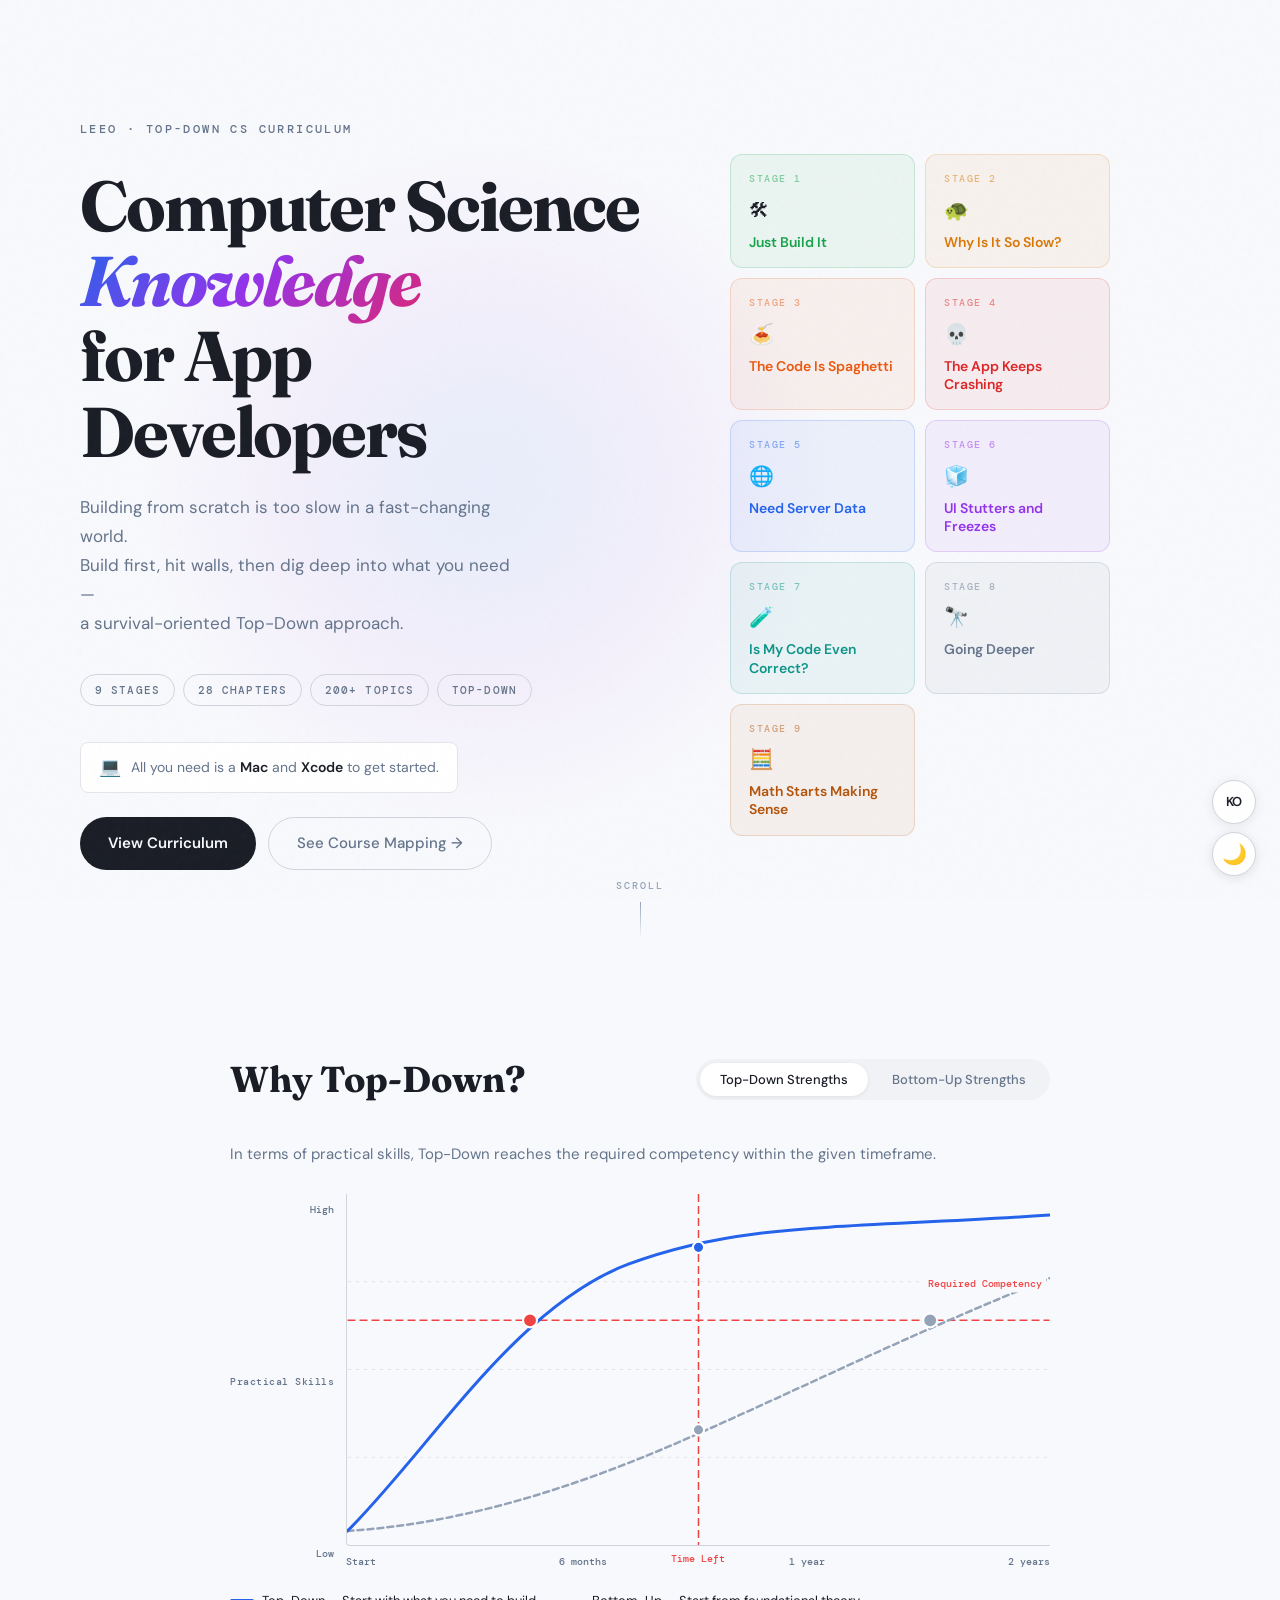
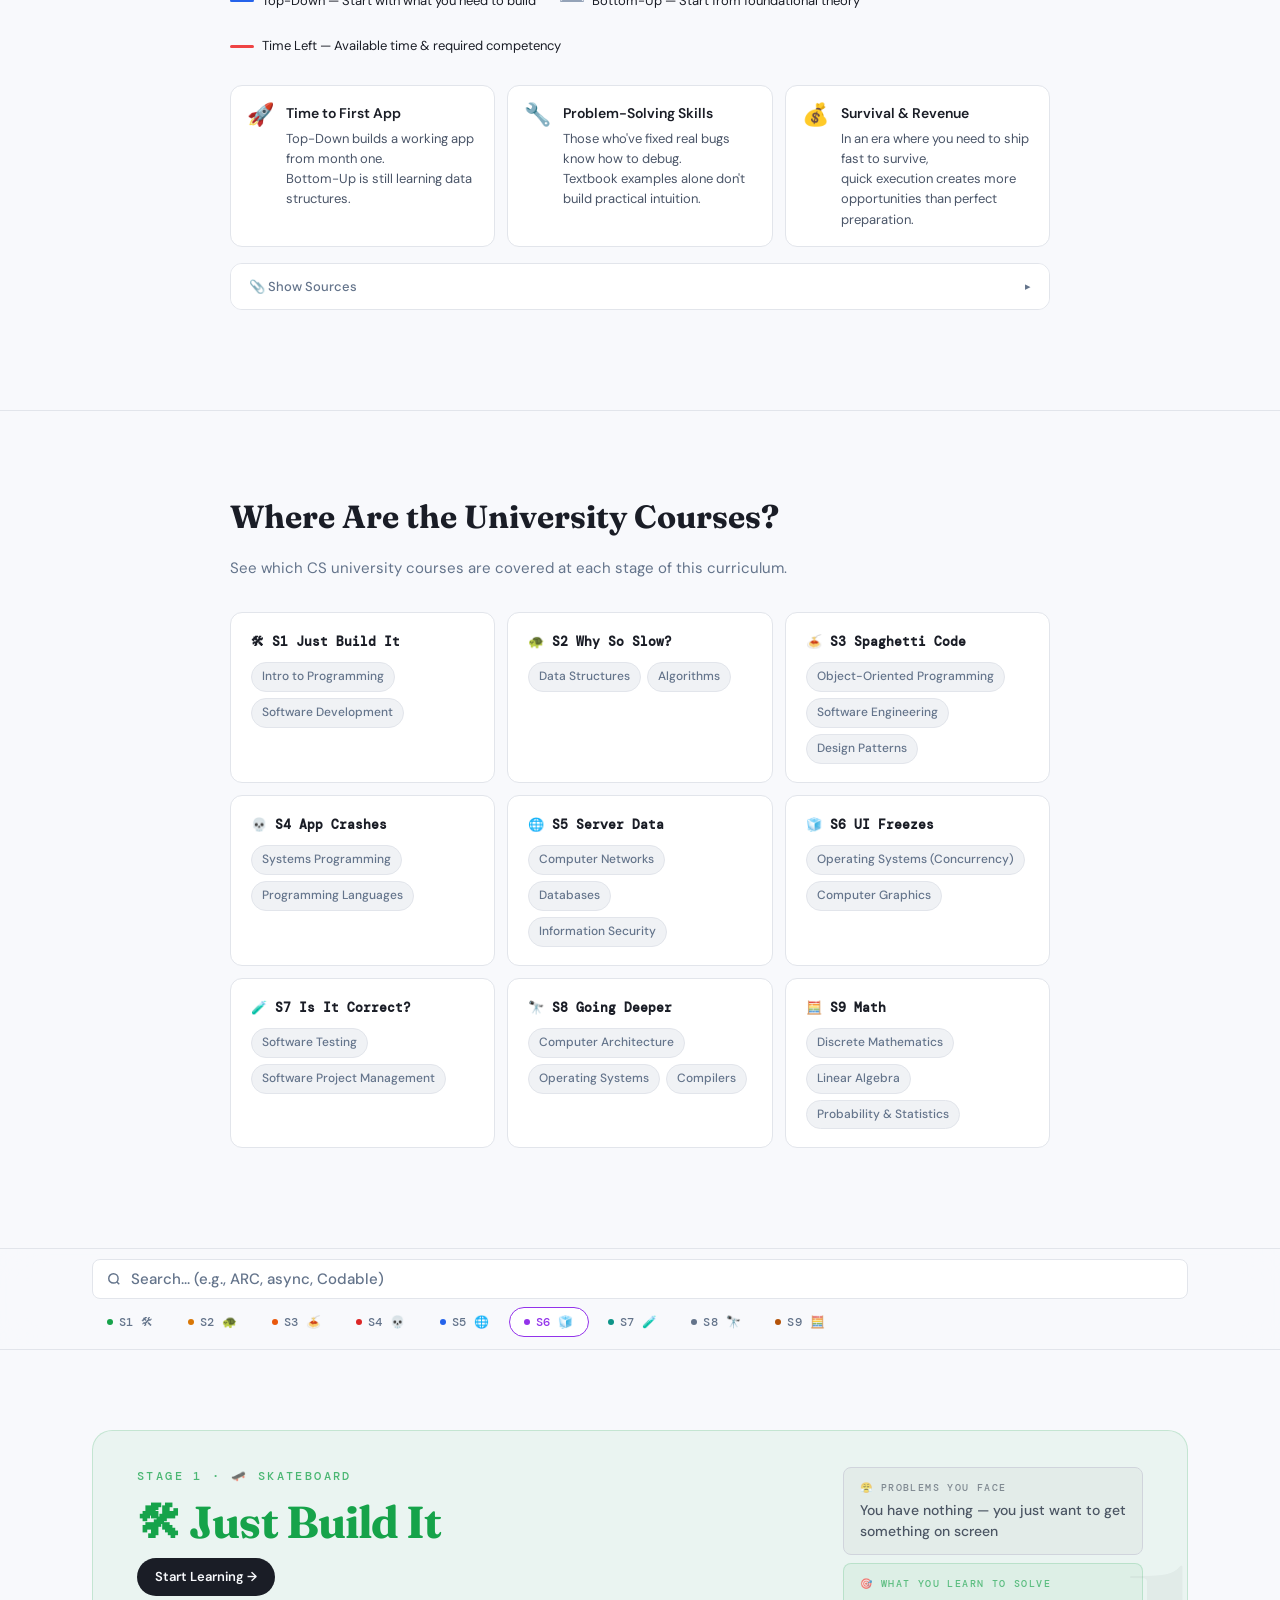
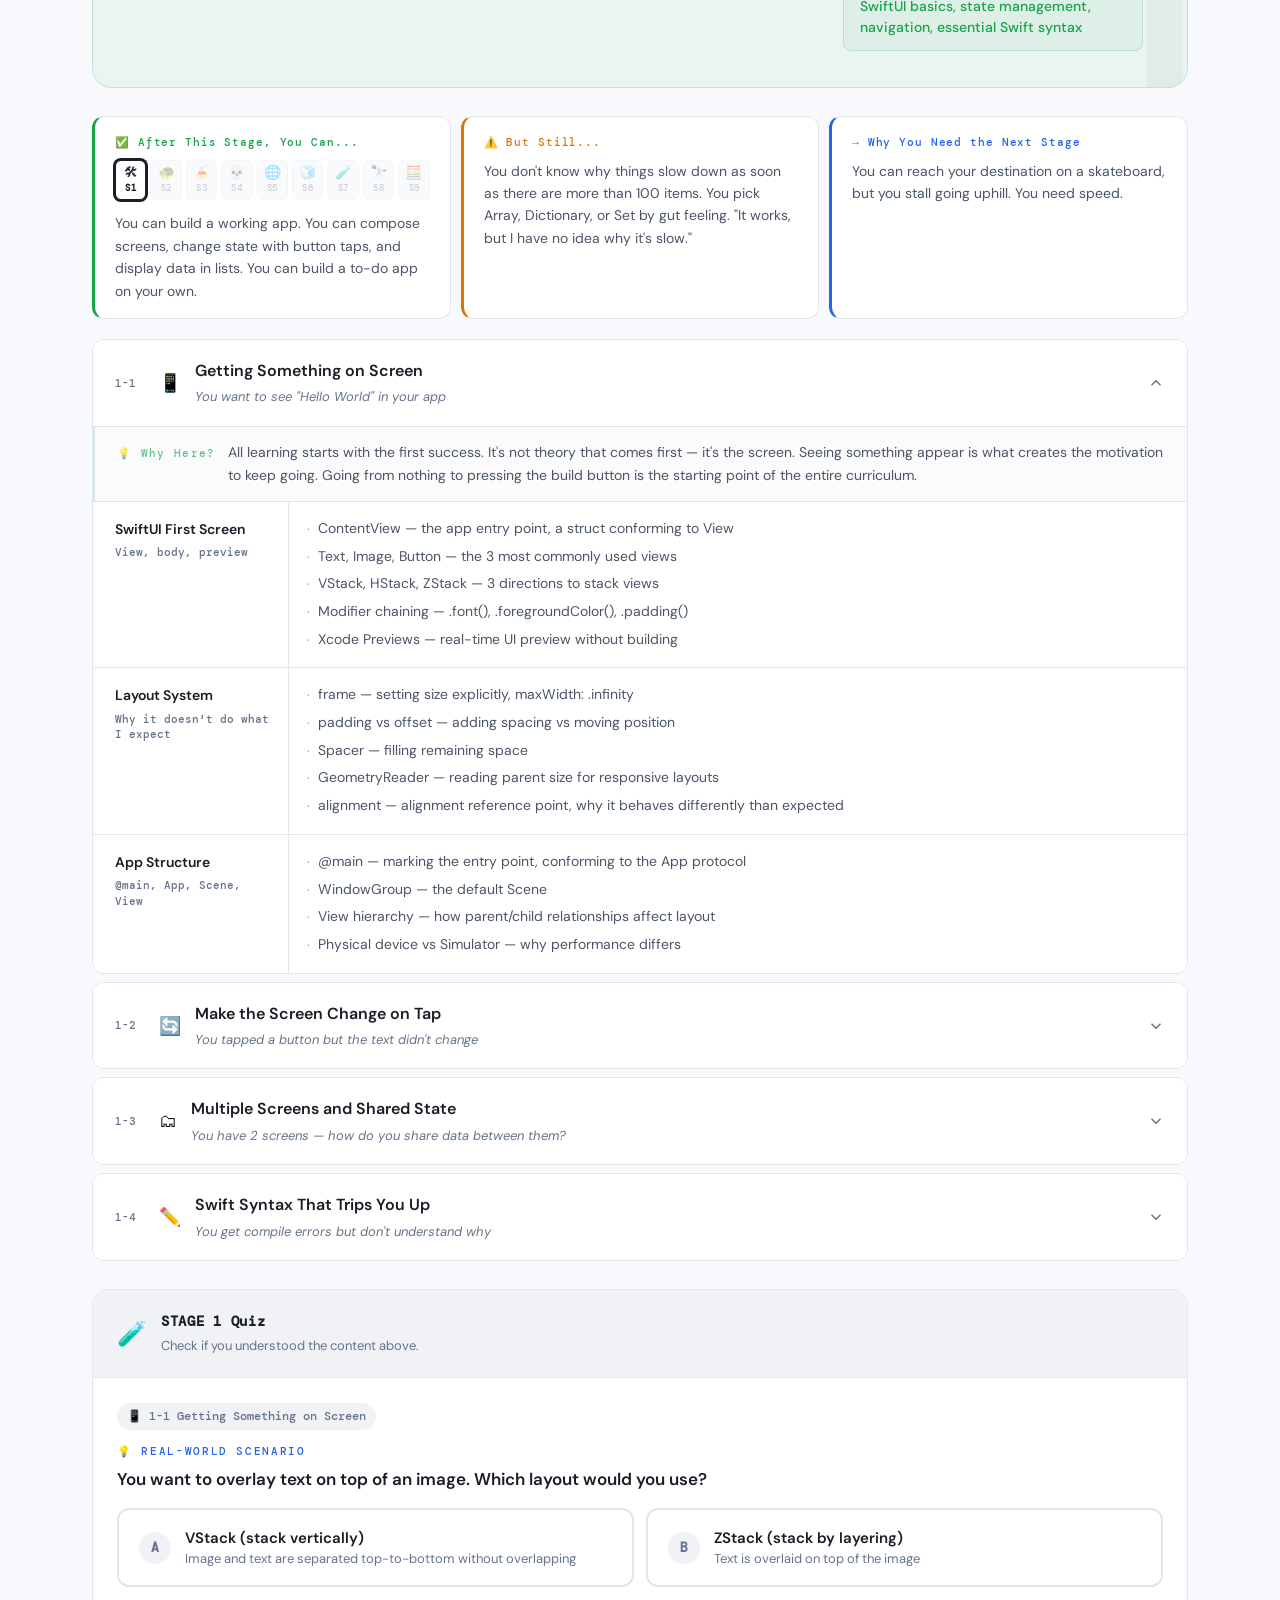
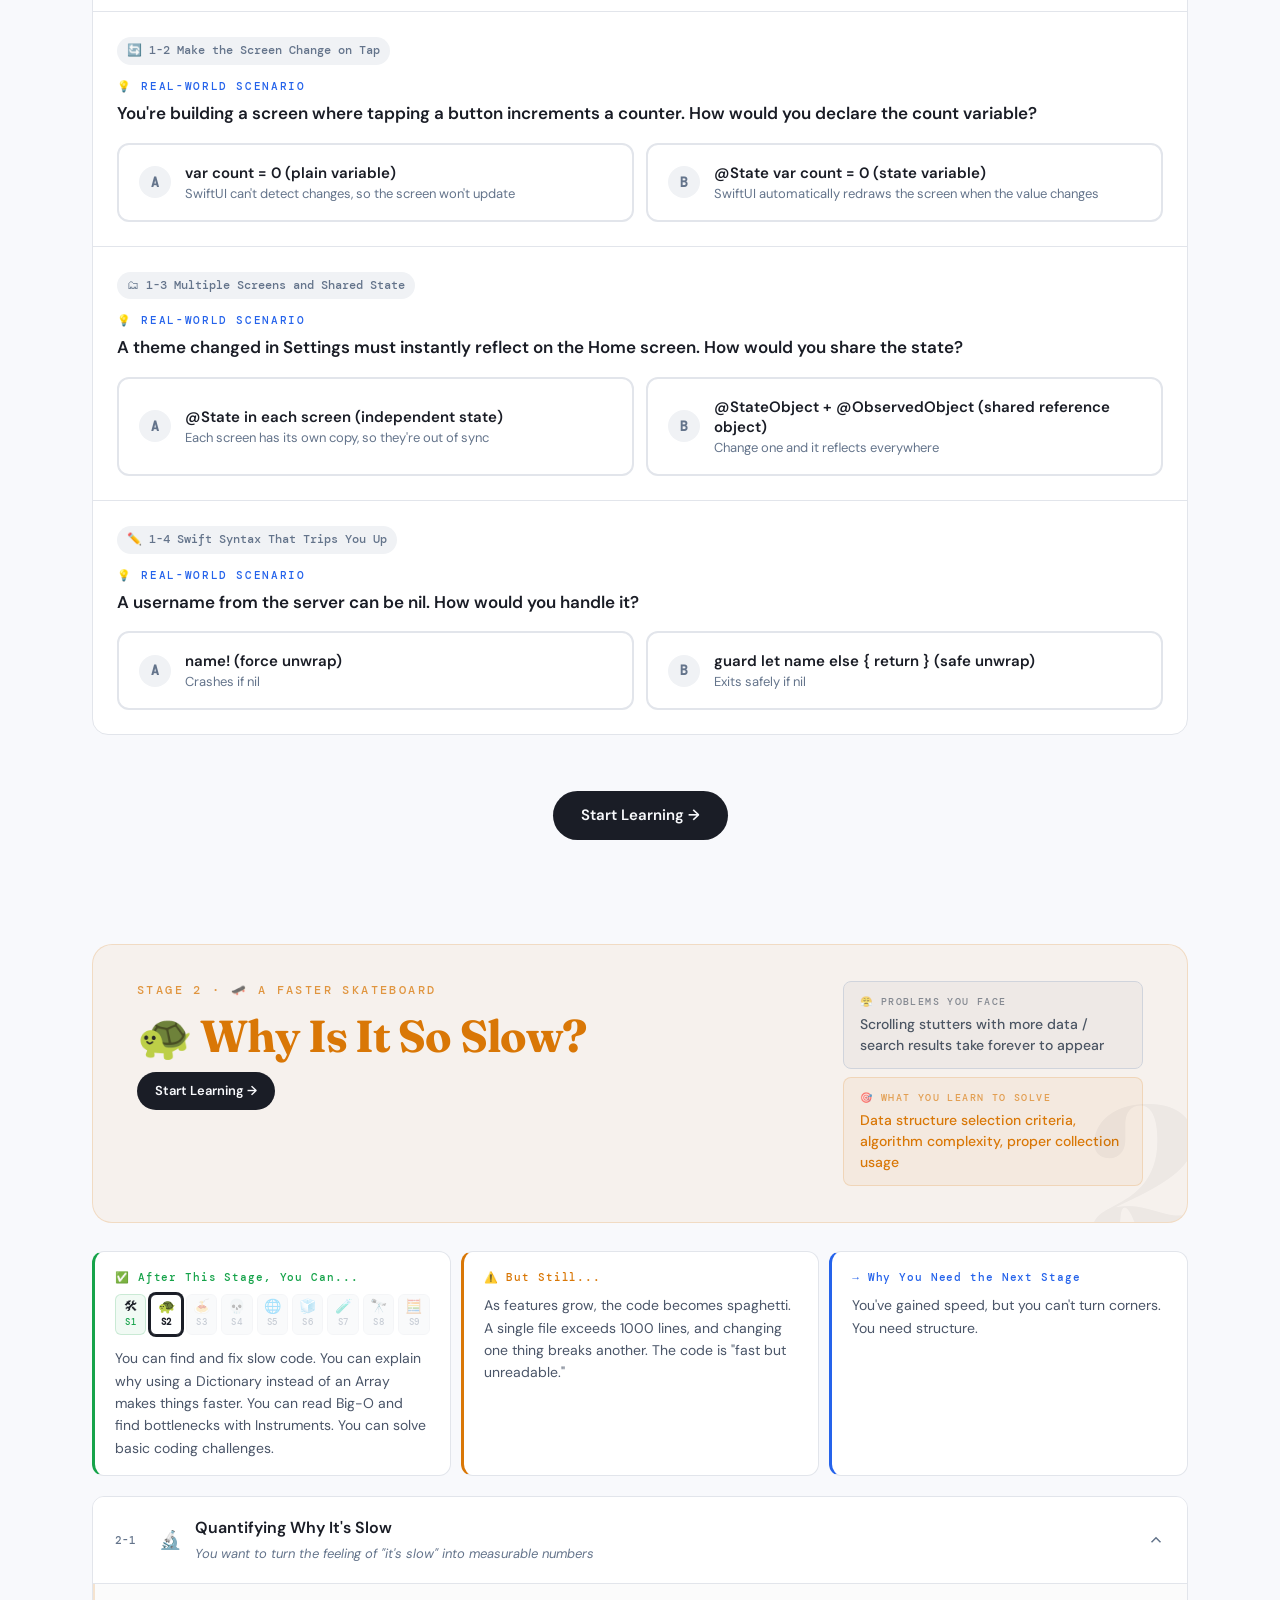
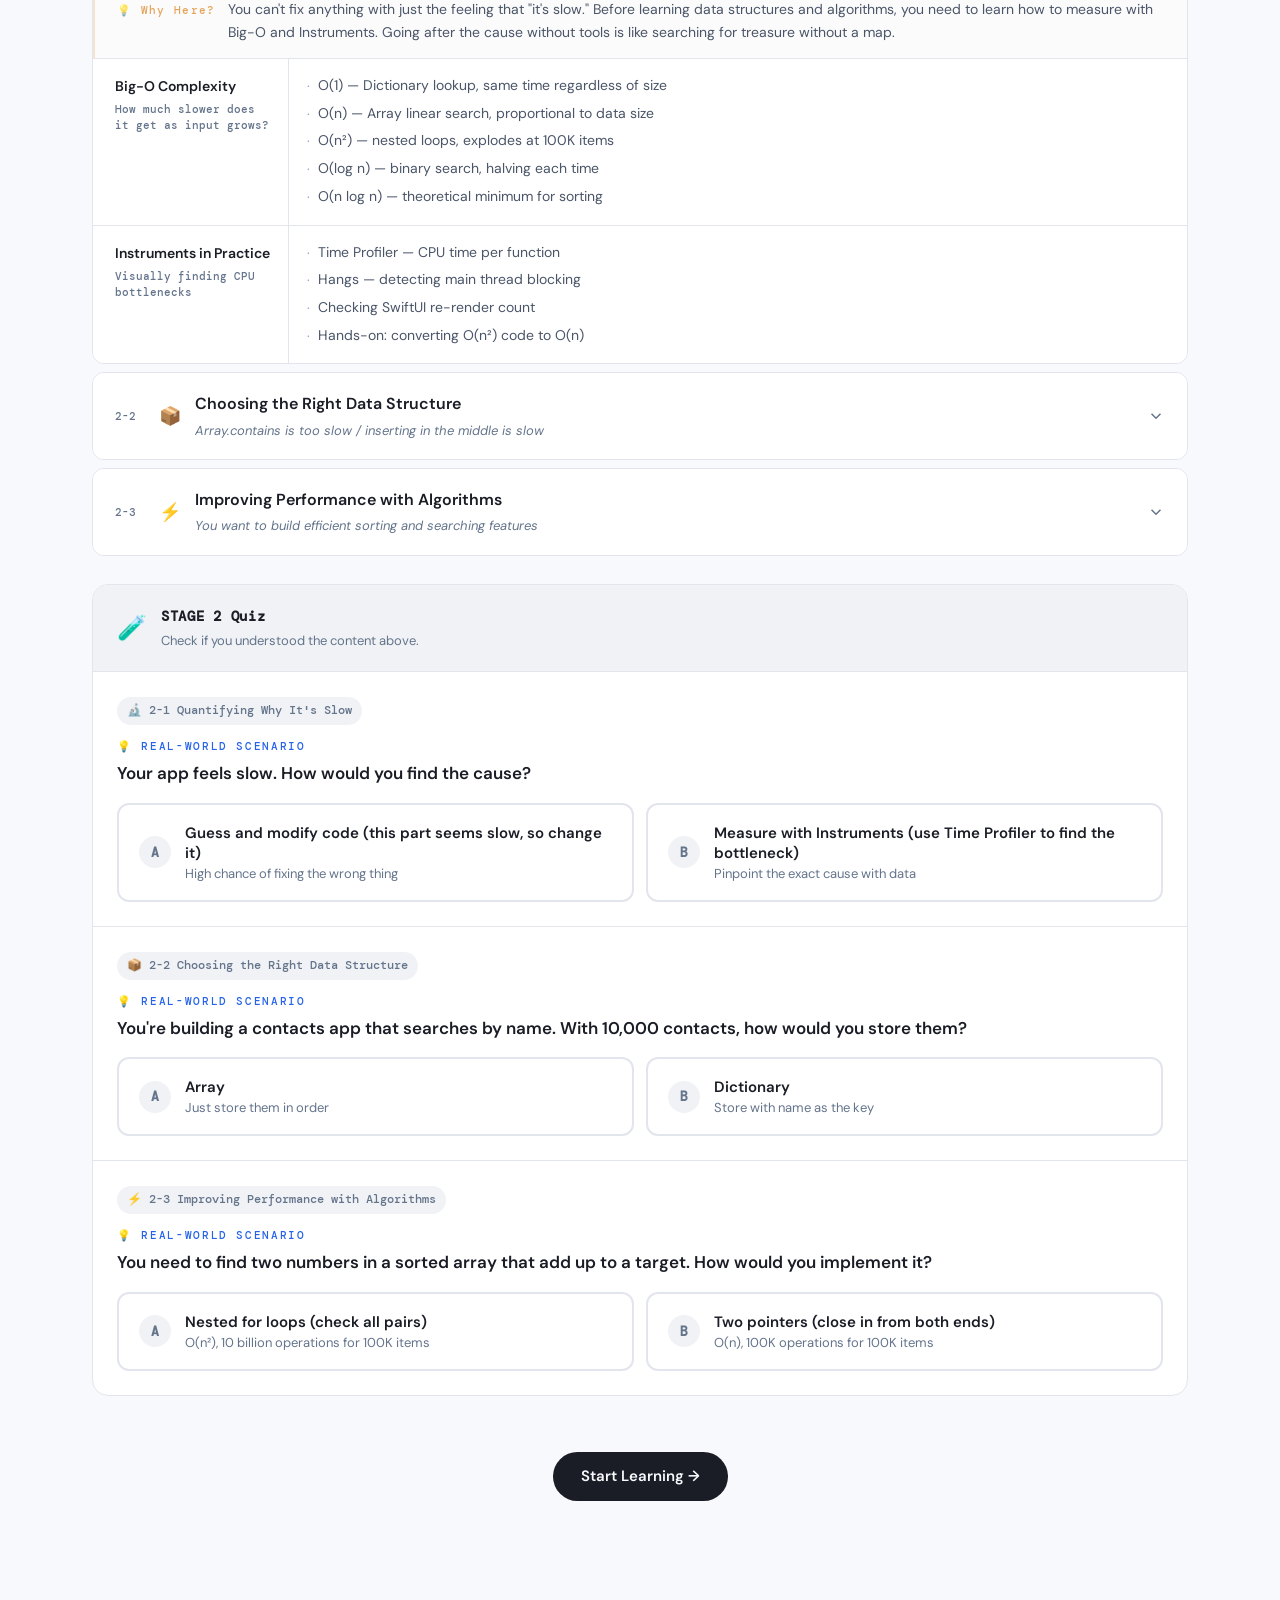
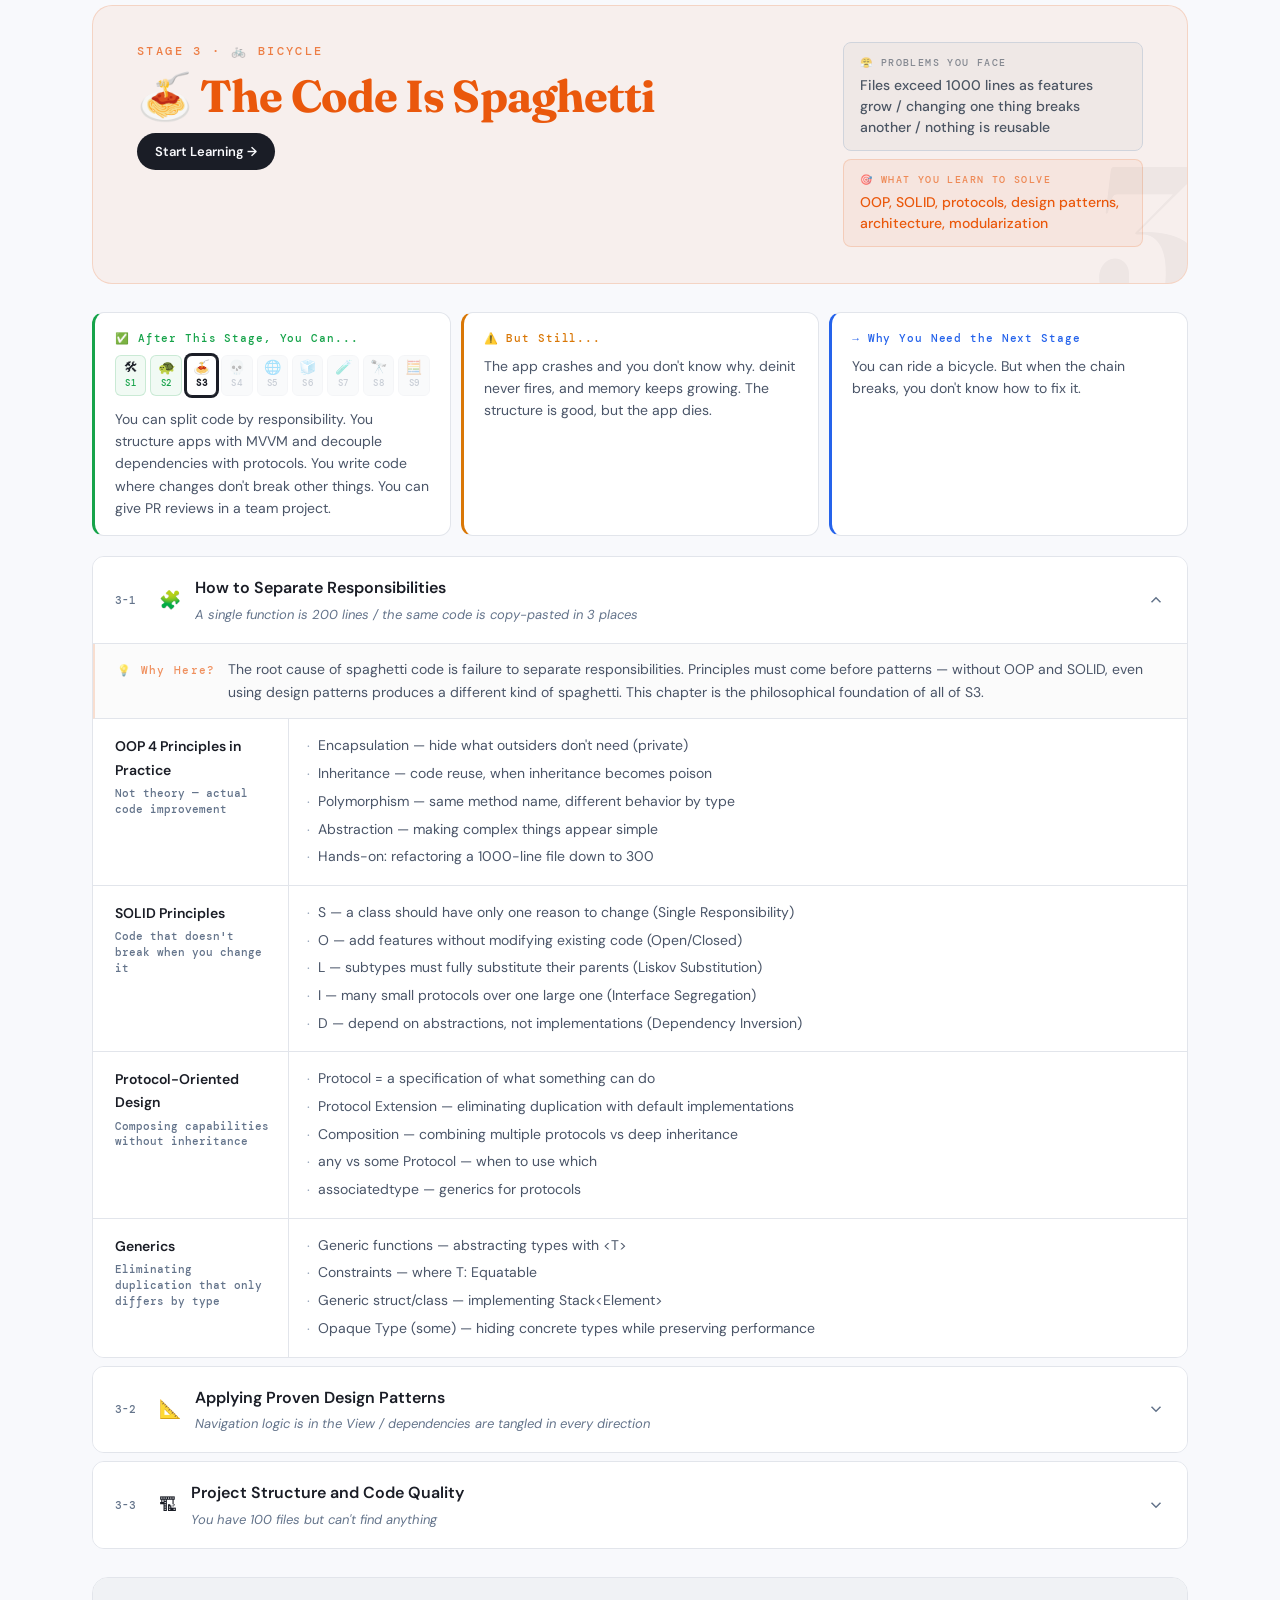
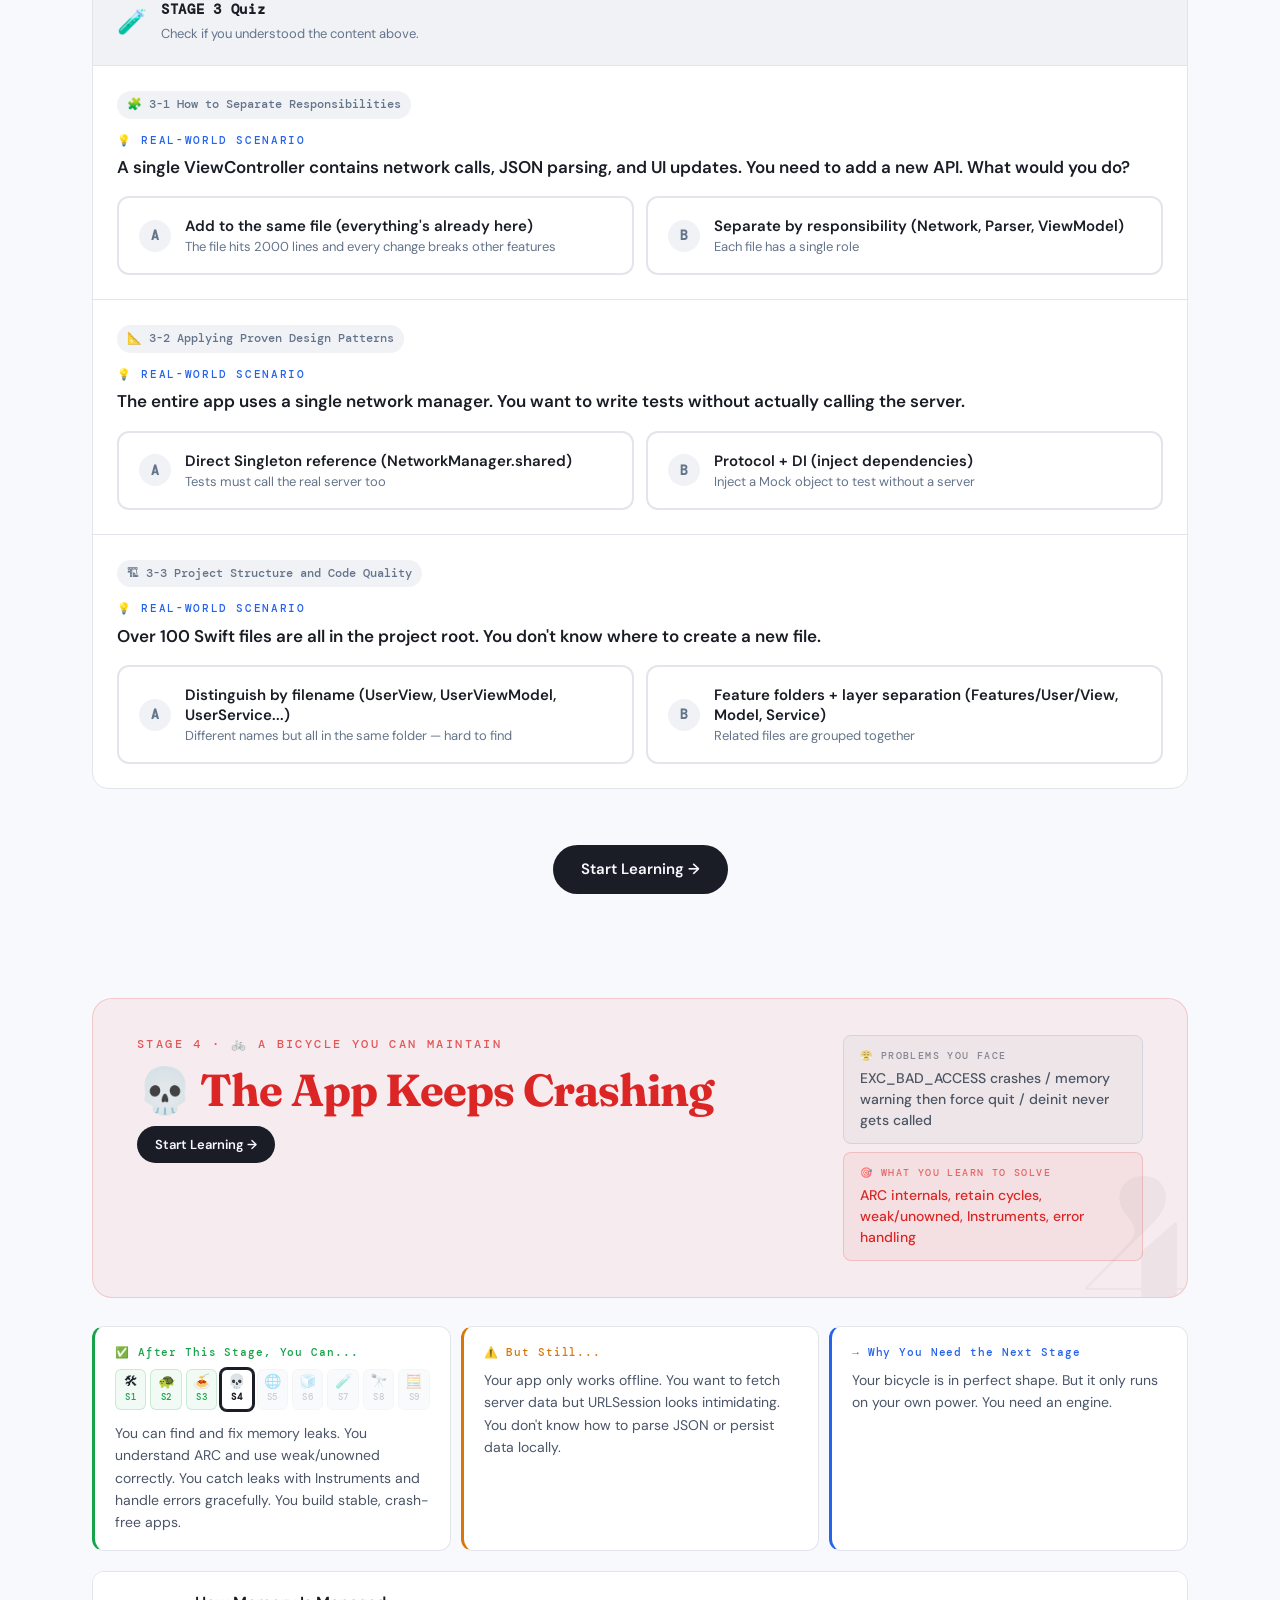
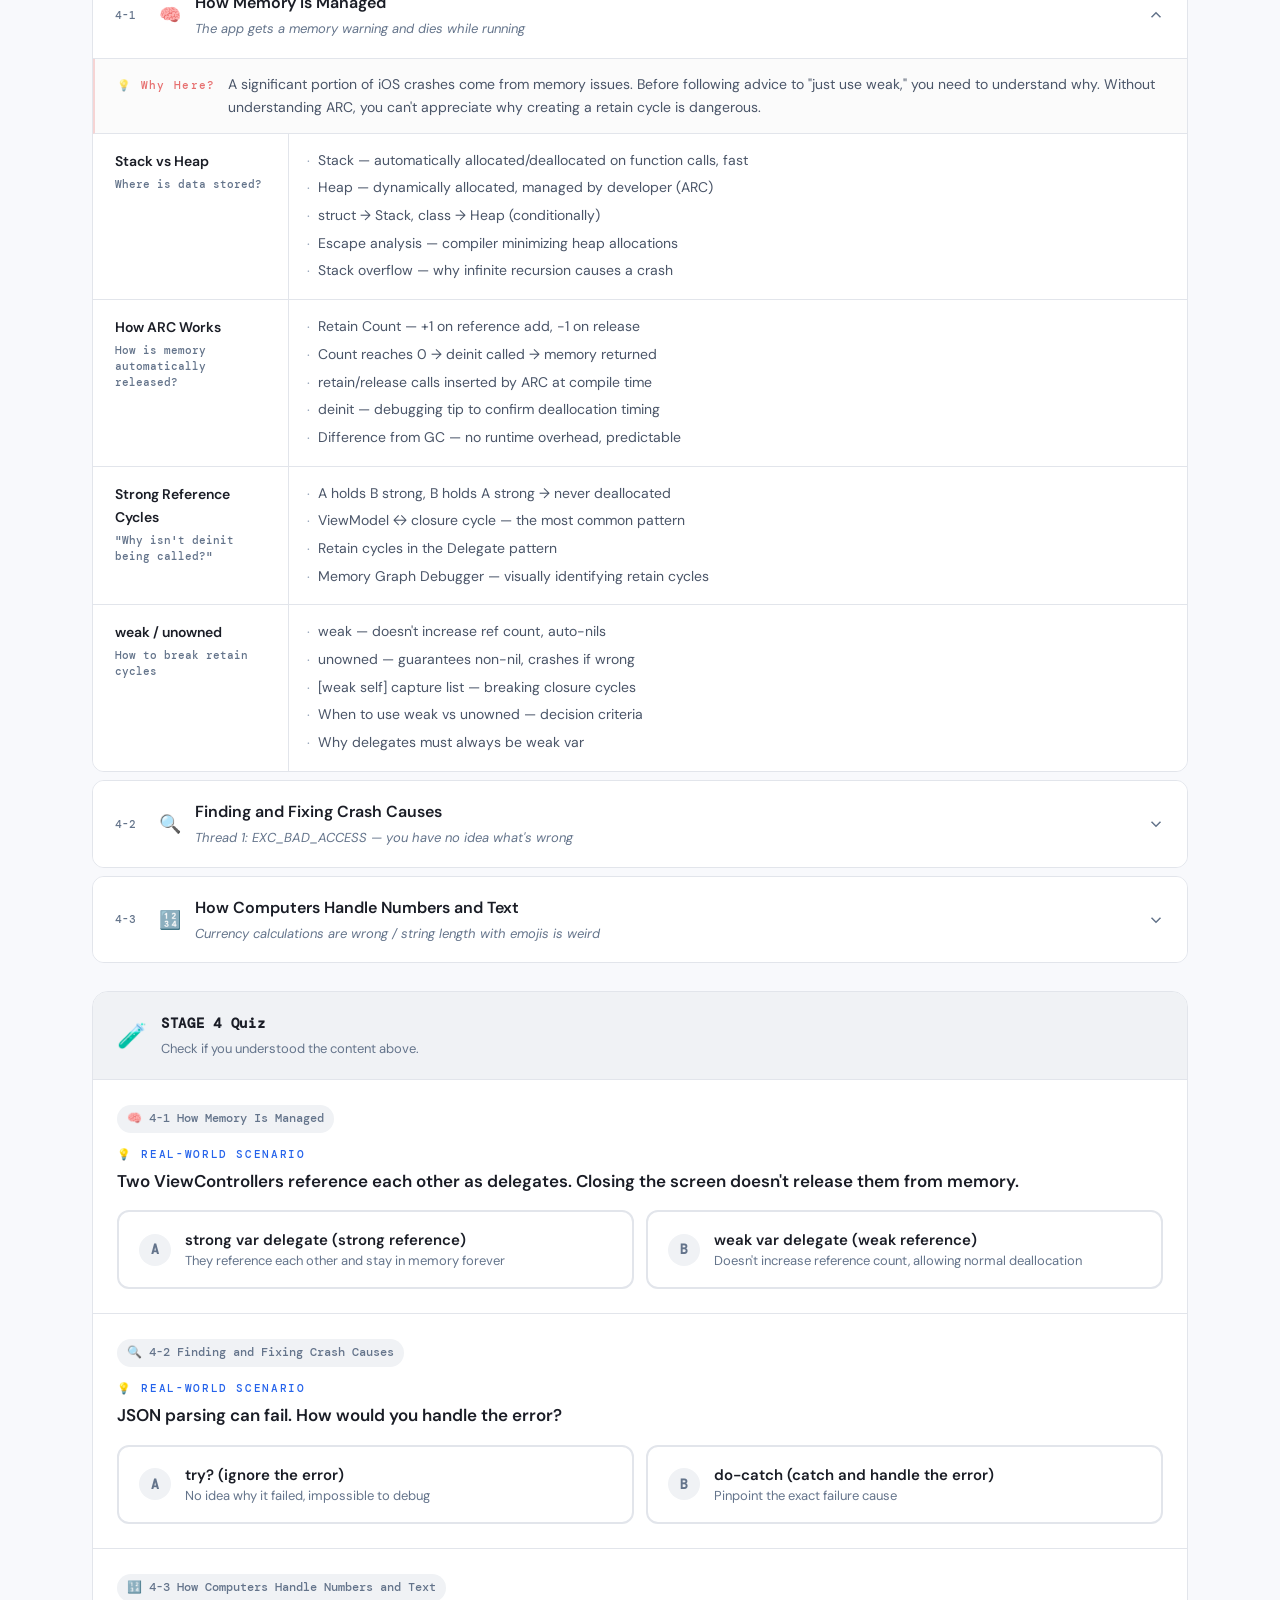
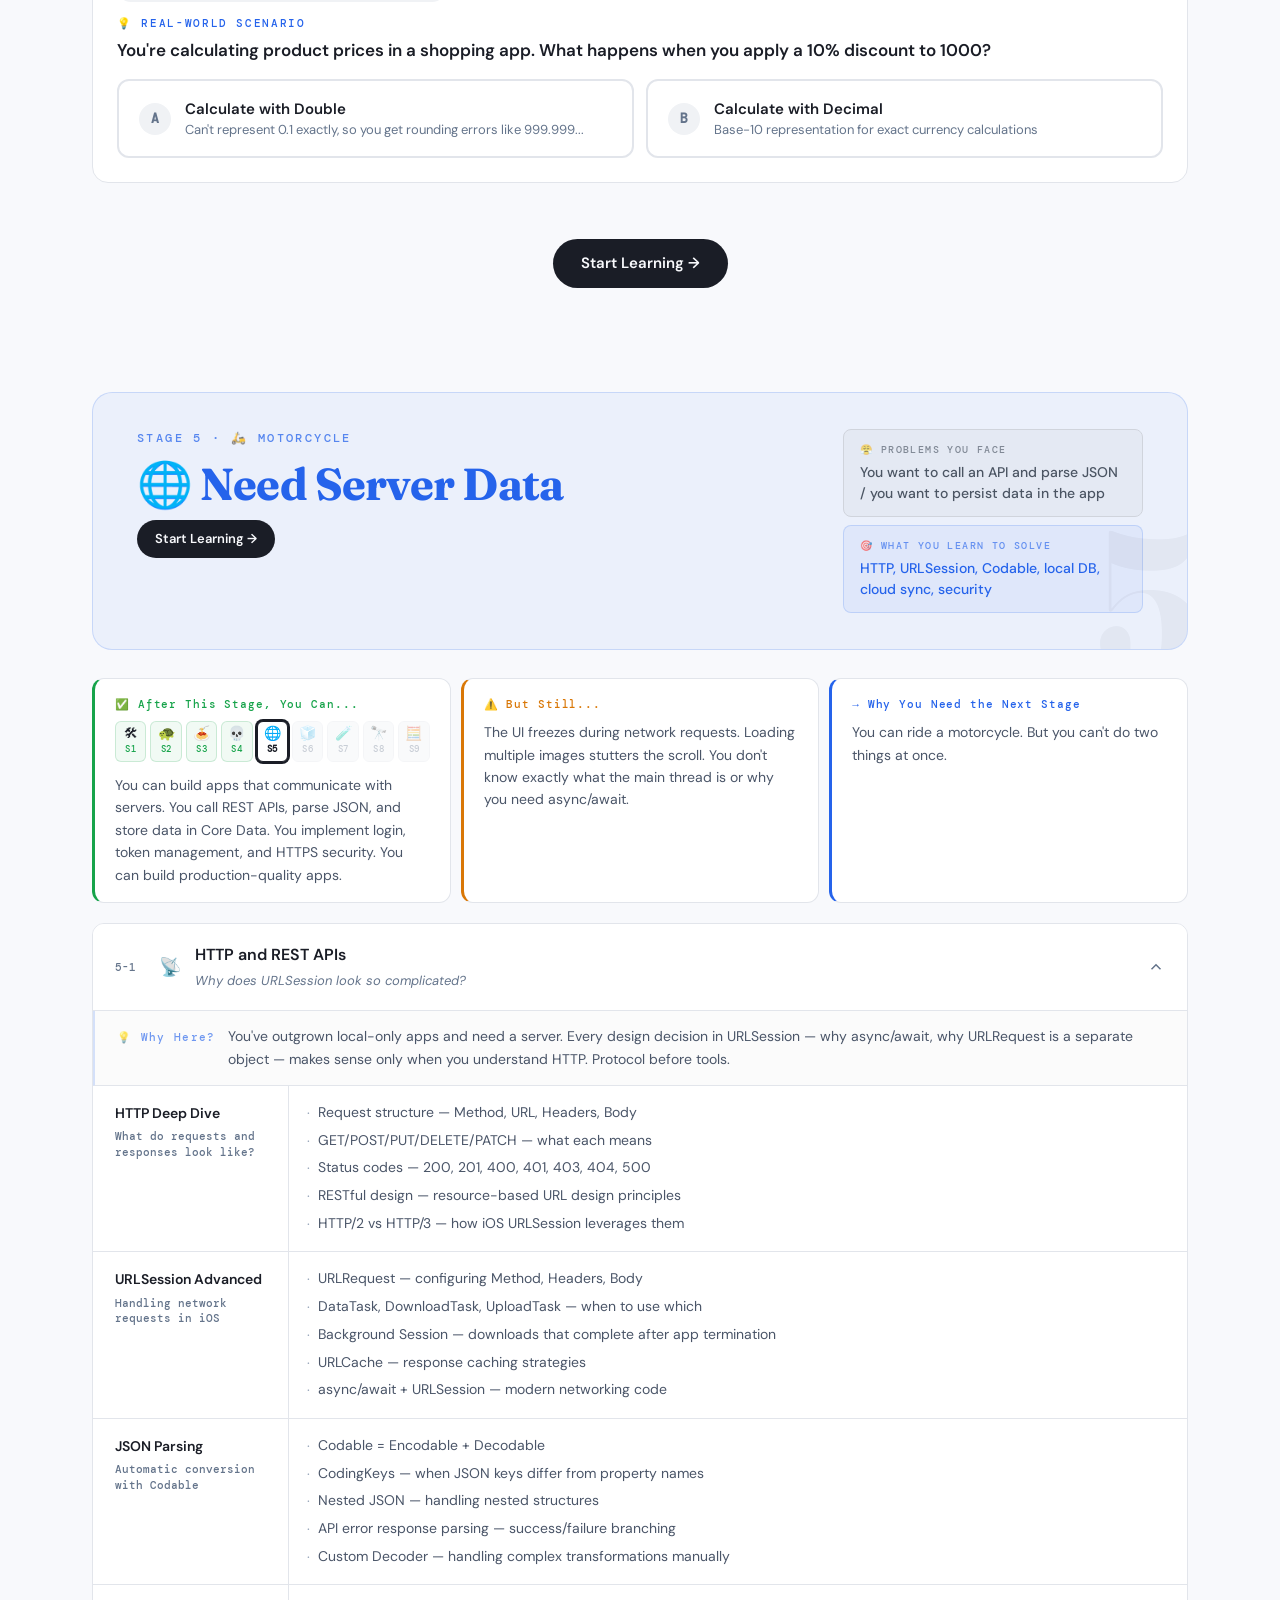
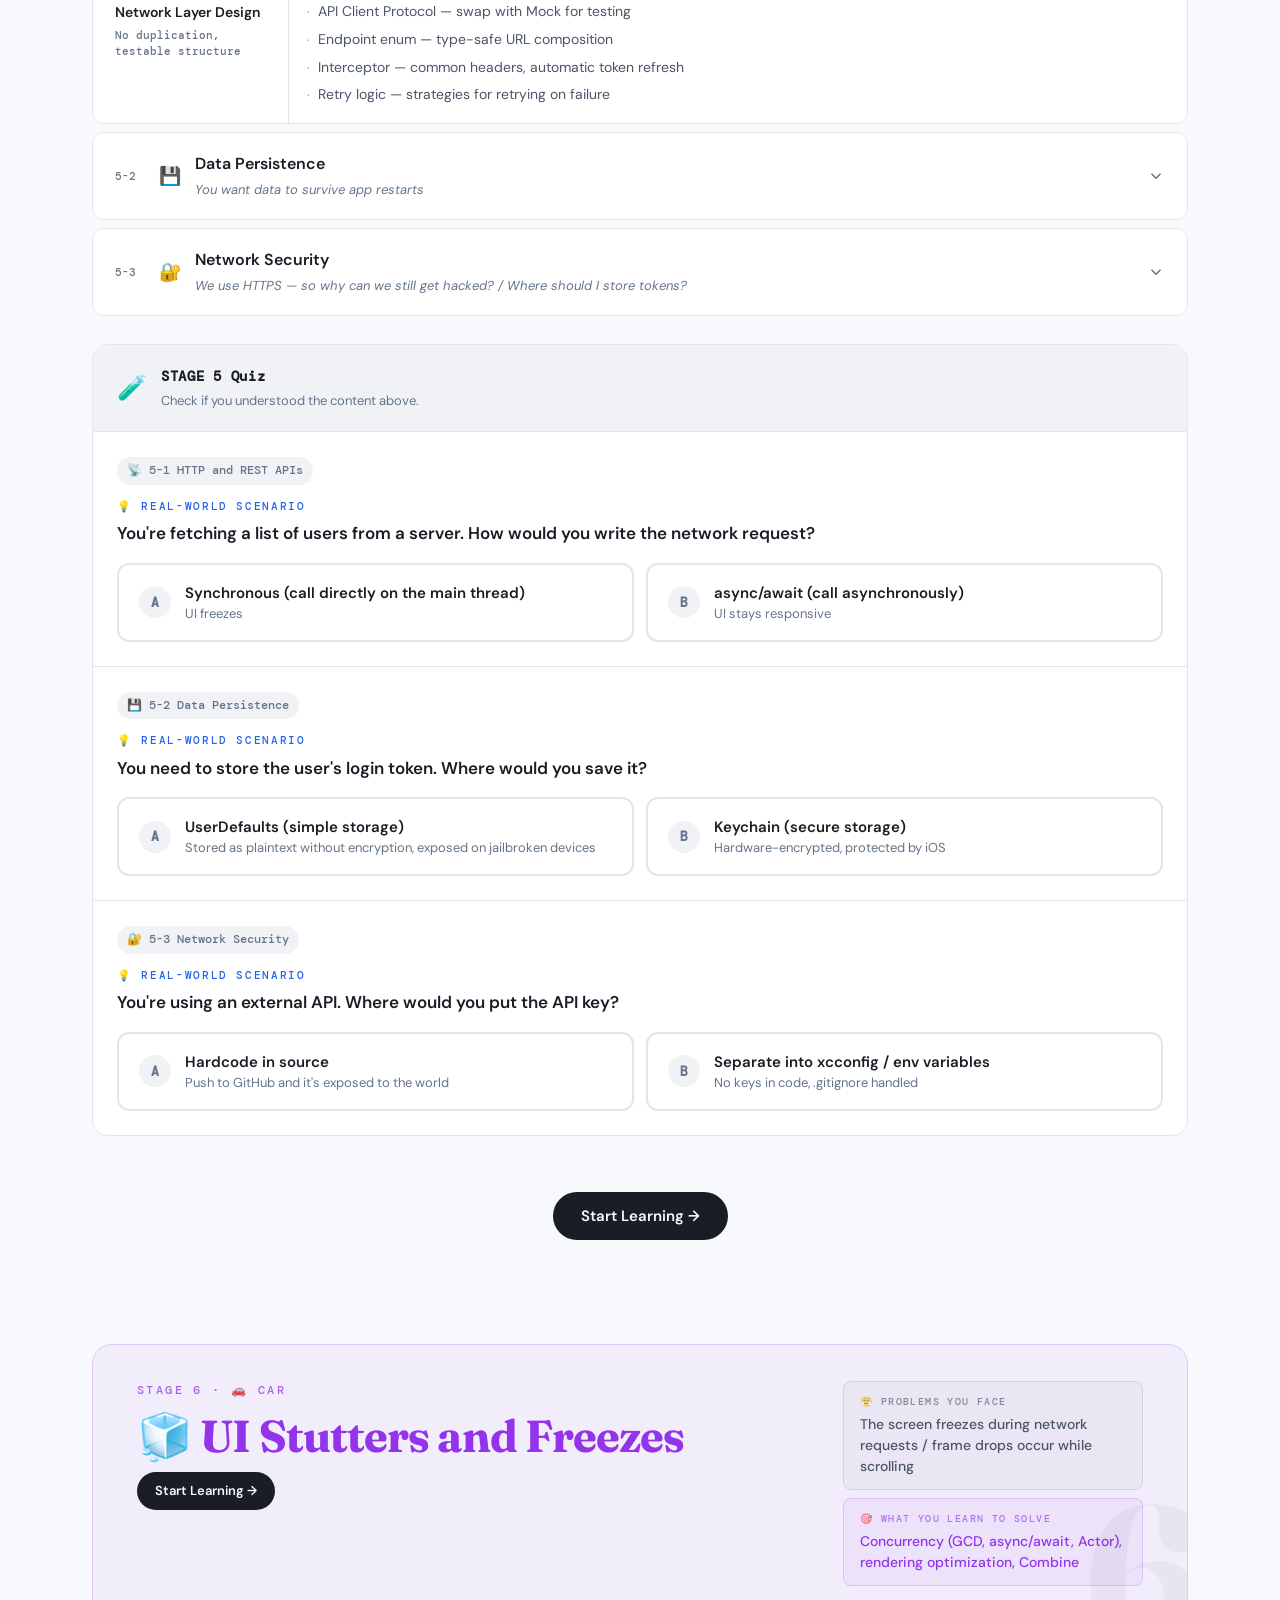
==== en/index.html @ adeea477 "feat: GA4 커스텀 이벤트 + 영어 페이지 트래킹 추가 - stage_view: 스테이지 뷰포트 진입 시 (중복 제거) - chapter_open: 챕터 열기 시 (chapt" ====
<!DOCTYPE html>
<html lang="en">
<head>
<meta charset="UTF-8">
<meta name="viewport" content="width=device-width, initial-scale=1.0">
<meta name="description" data-i18n-attr="content:metaDesc" content="A Top-Down curriculum to learn computer science by solving problems you encounter while building apps. CS roadmap for iOS developers by Leeo.">
<meta property="og:title" data-i18n-attr="content:ogTitle" content="CS Curriculum for App Developers — Leeo">
<meta property="og:description" data-i18n-attr="content:ogDesc" content="In a fast-changing world, building from scratch is too slow. Build first, hit walls, then dig deep into the knowledge you need — a Top-Down approach for survival.">
<meta property="og:type" content="website">
<meta property="og:image" content="https://m1zz.github.io/cs-curriculum-repo/assets/og-image.png">
<meta property="og:image:width" content="1568">
<meta property="og:image:height" content="686">
<title data-i18n="pageTitle">CS Curriculum for App Developers — Leeo</title>
<link rel="preconnect" href="https://fonts.googleapis.com">
<link rel="preconnect" href="https://fonts.gstatic.com" crossorigin>
<link href="https://fonts.googleapis.com/css2?family=DM+Mono:wght@400;500&family=Fraunces:ital,opsz,wght@0,9..144,300;0,9..144,700;1,9..144,300&family=DM+Sans:wght@300;400;500;600&display=swap" rel="stylesheet">
<link rel="stylesheet" href="../assets/style.css">
<!-- Google Analytics -->
<script async src="https://www.googletagmanager.com/gtag/js?id=G-51MZKRMTGL"></script>
<script>
  window.dataLayer = window.dataLayer || [];
  function gtag(){dataLayer.push(arguments);}
  gtag('js', new Date());
  gtag('config', 'G-51MZKRMTGL');
</script>
<script>
  // Prevent flash: apply saved theme before first paint
  (function() {
    var t = localStorage.getItem('theme');
    if (t) document.documentElement.setAttribute('data-theme', t);
  })();
</script>
</head>
<body>

<!-- HERO -->
<section class="hero" id="hero">
  <div class="hero-glow"></div>
  <div class="hero-content">
    <p class="hero-label" data-i18n="heroLabel">Leeo · Top-Down CS Curriculum</p>
    <h1 class="hero-title" data-i18n-html="heroTitle">Computer Science<br>for <em>App Developers</em></h1>
    <p class="hero-sub" data-i18n-html="heroSub">In a fast-changing world, building from scratch is too slow.<br>Build first, hit walls, then dig deep into the knowledge you need —<br>a Top-Down approach for survival.</p>
    <div class="hero-meta">
      <span class="meta-pill">9 STAGES</span>
      <span class="meta-pill">28 CHAPTERS</span>
      <span class="meta-pill">200+ TOPICS</span>
      <span class="meta-pill">TOP-DOWN</span>
    </div>
    <div class="hero-req">
      <span class="req-icon">💻</span>
      <span class="req-text" data-i18n-html="heroReq">All you need to start is a <strong>Mac</strong> and <strong>Xcode</strong>.</span>
    </div>
    <div class="hero-actions">
      <a href="#s1" class="btn-primary" data-i18n="btnCurriculum">View Curriculum</a>
      <a href="#cs-map" class="btn-ghost" data-i18n="btnCsMap">View CS Course Mapping →</a>
    </div>
  </div>
  <div class="hero-flow">
    <div class="flow-cards" id="heroFlow"></div>
  </div>
  <div class="hero-scroll">
    <span class="scroll-text">SCROLL</span>
    <div class="scroll-line"></div>
  </div>
</section>

<!-- GRAPH COMPARISON -->
<section class="compare" id="compare">
  <div class="compare-inner">
    <div class="compare-header">
      <h2 class="compare-title" data-i18n="graphTitle">Why Top-Down?</h2>
      <div class="compare-tabs">
        <button class="compare-tab active" data-graph="topdown" data-i18n="tabTopDown">Strengths of Top-Down</button>
        <button class="compare-tab" data-graph="bottomup" data-i18n="tabBottomUp">Strengths of Bottom-Up</button>
      </div>
    </div>

    <!-- Graph 1: Top-Down 강점 -->
    <div class="graph-panel active" id="graph-topdown">
      <p class="graph-desc" data-i18n="graphDescTD">In terms of practical applicability, Top-Down reaches the required competency within the given time.</p>
      <div class="graph-container">
        <div class="graph-y-axis">
          <span data-i18n="yHigh">High</span>
          <span class="graph-y-label" data-i18n="yLabel">Practical Applicability</span>
          <span data-i18n="yLow">Low</span>
        </div>
        <div class="graph-area">
          <div class="graph-wrap">
            <svg class="graph-svg" viewBox="0 0 500 250">
              <!-- Grid lines -->
              <line x1="0" y1="62.5" x2="500" y2="62.5" stroke="var(--border)" stroke-dasharray="4" vector-effect="non-scaling-stroke"/>
              <line x1="0" y1="125" x2="500" y2="125" stroke="var(--border)" stroke-dasharray="4" vector-effect="non-scaling-stroke"/>
              <line x1="0" y1="187.5" x2="500" y2="187.5" stroke="var(--border)" stroke-dasharray="4" vector-effect="non-scaling-stroke"/>
              <!-- Deadline lines -->
              <line x1="0" y1="90" x2="500" y2="90" stroke="#ef4444" stroke-width="1.5" stroke-dasharray="8,4" vector-effect="non-scaling-stroke"/>
              <line x1="250" y1="0" x2="250" y2="250" stroke="#ef4444" stroke-width="1.5" stroke-dasharray="8,4" vector-effect="non-scaling-stroke"/>
              <!-- Bottom-Up: slow linear rise -->
              <path d="M0,240 C80,235 160,210 240,175 S400,100 500,60" fill="none" stroke="var(--dim)" stroke-width="2.5" stroke-dasharray="6,4" vector-effect="non-scaling-stroke" class="graph-line"/>
              <!-- Top-Down: fast early rise -->
              <path d="M0,240 C60,180 120,80 200,50 S350,25 500,15" fill="none" stroke="var(--s5)" stroke-width="3" vector-effect="non-scaling-stroke" class="graph-line"/>
              <!-- Intersection: Top-Down ✕ horizontal deadline -->
              <circle cx="130" cy="90" r="5" fill="#ef4444" stroke="#fff" stroke-width="1.5"/>
              <!-- Intersection: Bottom-Up ✕ horizontal deadline -->
              <circle cx="415" cy="90" r="5" fill="var(--dim)" stroke="#fff" stroke-width="1.5"/>
              <!-- Intersection: Top-Down ✕ vertical deadline -->
              <circle cx="250" cy="38" r="4" fill="var(--s5)" stroke="#fff" stroke-width="1.5"/>
              <!-- Intersection: Bottom-Up ✕ vertical deadline -->
              <circle cx="250" cy="168" r="4" fill="var(--dim)" stroke="#fff" stroke-width="1.5"/>
            </svg>
            <span class="deadline-label deadline-h" style="top:28%;right:4px;" data-i18n="deadlineH">Required Competency Level</span>
            <span class="deadline-label deadline-v" style="left:50%;bottom:-22px;" data-i18n="deadlineV">Time Left</span>
          </div>
          <div class="graph-x-axis">
            <span data-i18n="xStart">Start</span>
            <span data-i18n="x6mo">6 months</span>
            <span data-i18n="x1yr">1 year</span>
            <span data-i18n="x2yr">2 years</span>
          </div>
        </div>
      </div>
      <div class="graph-legend">
        <div class="legend-item">
          <span class="legend-line" style="background:var(--s5)"></span>
          <span data-i18n-html="legendTD"><strong>Top-Down</strong> — Learn what you need by building apps</span>
        </div>
        <div class="legend-item">
          <span class="legend-line dashed" style="background:var(--dim)"></span>
          <span data-i18n-html="legendBU_td"><strong>Bottom-Up</strong> — Study theory fundamentals first</span>
        </div>
        <div class="legend-item">
          <span class="legend-line" style="background:#ef4444"></span>
          <span data-i18n-html="legendDeadline"><strong>Time Left</strong> — Your available time and required competency</span>
        </div>
      </div>
      <div class="graph-insights">
        <div class="insight-card">
          <span class="insight-ico">🚀</span>
          <div>
            <div class="insight-title" data-i18n="insightAppTitle">When you can build an app</div>
            <div class="insight-body" data-i18n-html="insightAppBody">Top-Down builds a working app from the first month.<br>Bottom-Up is still studying data structures.</div>
          </div>
        </div>
        <div class="insight-card">
          <span class="insight-ico">🔧</span>
          <div>
            <div class="insight-title" data-i18n="insightDebugTitle">Problem-solving ability</div>
            <div class="insight-body" data-i18n-html="insightDebugBody">Those who've fixed real bugs know debugging.<br>Textbook examples alone don't build practical intuition.</div>
          </div>
        </div>
        <div class="insight-card">
          <span class="insight-ico">💰</span>
          <div>
            <div class="insight-title" data-i18n="insightSurvivalTitle">Survival and revenue</div>
            <div class="insight-body" data-i18n-html="insightSurvivalBody">In an era where you must ship fast to survive,<br>quick execution creates opportunities over perfect preparation.</div>
          </div>
        </div>
      </div>
      <details class="graph-sources">
        <summary class="sources-toggle" data-i18n="sourcesToggle">📎 Show references</summary>
        <div class="sources-body">
          <ul>
            <li data-i18n-html="sourcePBL"><strong>PBL Meta-analysis</strong> — 66 studies, 190 effect sizes. PBL significantly higher in motivation, satisfaction, and collaboration <em>(Frontiers in Psychology, 2023)</em></li>
            <li data-i18n-html="sourceFastAI"><strong>fast.ai Case</strong> — Run state-of-the-art models from lesson 1, then peel back the principles. The most popular deep learning course <em>(Jeremy Howard)</em></li>
            <li data-i18n-html="sourcePBLDuration"><strong>Optimal PBL Duration</strong> — 9–18 weeks is the optimal period for measurable learning outcomes <em>(ScienceDirect, 2025 meta-analysis)</em></li>
          </ul>
        </div>
      </details>
    </div>

    <!-- Graph 2: Bottom-Up 강점 -->
    <div class="graph-panel" id="graph-bottomup">
      <p class="graph-desc" data-i18n="graphDescBU">But the university curriculum order clearly has its advantages too.</p>
      <div class="graph-container">
        <div class="graph-y-axis">
          <span data-i18n="yHigh">High</span>
          <span class="graph-y-label" data-i18n="yLabel">Practical Applicability</span>
          <span data-i18n="yLow">Low</span>
        </div>
        <div class="graph-area">
          <div class="graph-wrap">
            <svg class="graph-svg" viewBox="0 0 500 250">
              <!-- Grid lines -->
              <line x1="0" y1="62.5" x2="500" y2="62.5" stroke="var(--border)" stroke-dasharray="4" vector-effect="non-scaling-stroke"/>
              <line x1="0" y1="125" x2="500" y2="125" stroke="var(--border)" stroke-dasharray="4" vector-effect="non-scaling-stroke"/>
              <line x1="0" y1="187.5" x2="500" y2="187.5" stroke="var(--border)" stroke-dasharray="4" vector-effect="non-scaling-stroke"/>
              <!-- Deadline lines -->
              <line x1="0" y1="90" x2="500" y2="90" stroke="#ef4444" stroke-width="1.5" stroke-dasharray="8,4" vector-effect="non-scaling-stroke"/>
              <line x1="125" y1="0" x2="125" y2="250" stroke="#ef4444" stroke-width="1.5" stroke-dasharray="8,4" vector-effect="non-scaling-stroke"/>
              <!-- Top-Down: fast rise, plateau -->
              <path d="M0,240 C60,180 120,90 200,65 S300,55 400,50 L500,45" fill="none" stroke="var(--s5)" stroke-width="2.5" stroke-dasharray="6,4" vector-effect="non-scaling-stroke" class="graph-line"/>
              <!-- Bottom-Up: slow but deep -->
              <path d="M0,240 C100,230 180,200 250,150 S380,50 500,15" fill="none" stroke="var(--s1)" stroke-width="3" vector-effect="non-scaling-stroke" class="graph-line"/>
              <!-- Intersection: Top-Down ✕ horizontal deadline -->
              <circle cx="122" cy="90" r="5" fill="var(--s5)" stroke="#fff" stroke-width="1.5"/>
              <!-- Intersection: Bottom-Up ✕ horizontal deadline -->
              <circle cx="330" cy="90" r="5" fill="var(--s1)" stroke="#fff" stroke-width="1.5"/>
              <!-- Intersection: Top-Down ✕ vertical deadline -->
              <circle cx="125" cy="88" r="4" fill="#ef4444" stroke="#fff" stroke-width="1.5"/>
              <!-- Intersection: Bottom-Up ✕ vertical deadline -->
              <circle cx="125" cy="225" r="4" fill="var(--dim)" stroke="#fff" stroke-width="1.5"/>
            </svg>
            <span class="deadline-label deadline-h" style="top:28%;right:4px;" data-i18n="deadlineH">Required Competency Level</span>
            <span class="deadline-label deadline-v" style="left:25%;bottom:-22px;" data-i18n="deadlineV">Time Left</span>
          </div>
          <div class="graph-x-axis">
            <span data-i18n="xStart">Start</span>
            <span data-i18n="x1yr">1 year</span>
            <span data-i18n="x2yr">2 years</span>
            <span data-i18n="x4yr">4 years+</span>
          </div>
        </div>
      </div>
      <div class="graph-legend">
        <div class="legend-item">
          <span class="legend-line" style="background:var(--s1)"></span>
          <span data-i18n-html="legendBU"><strong>Bottom-Up</strong> — University curriculum order</span>
        </div>
        <div class="legend-item">
          <span class="legend-line dashed" style="background:var(--s5)"></span>
          <span data-i18n-html="legendTD_bu"><strong>Top-Down</strong> — Practice-oriented learning</span>
        </div>
        <div class="legend-item">
          <span class="legend-line" style="background:#ef4444"></span>
          <span data-i18n-html="legendDeadline"><strong>Time Left</strong> — Your available time and required competency</span>
        </div>
      </div>
      <div class="graph-insights">
        <div class="insight-card">
          <span class="insight-ico">🧱</span>
          <div>
            <div class="insight-title" data-i18n="insightFoundationTitle">Solid Foundations</div>
            <div class="insight-body" data-i18n-html="insightFoundationBody">Systematically building OS, architecture, and algorithms<br>lets you see through the essence of any technology.</div>
          </div>
        </div>
        <div class="insight-card">
          <span class="insight-ico">🔬</span>
          <div>
            <div class="insight-title" data-i18n="insightDeepTitle">Deep Understanding</div>
            <div class="insight-body" data-i18n-html="insightDeepBody">Top-Down fills in the "why" later,<br>but Bottom-Up understands principles from the start.</div>
          </div>
        </div>
        <div class="insight-card">
          <span class="insight-ico">🎯</span>
          <div>
            <div class="insight-title" data-i18n="insightHybridTitle">So this curriculum</div>
            <div class="insight-body" data-i18n-html="insightHybridBody">Starts fast with Top-Down,<br>but covers necessary fundamentals <strong>in depth</strong> at each stage.</div>
          </div>
        </div>
      </div>
      <details class="graph-sources">
        <summary class="sources-toggle" data-i18n="sourcesToggle">📎 Show references</summary>
        <div class="sources-body">
          <ul>
            <li data-i18n-html="sourceCogLoad"><strong>Cognitive Load Theory</strong> — For beginners, guided examples are more effective than free exploration. Unstructured problem-solving overloads working memory <em>(Sweller, 1988)</em></li>
            <li data-i18n-html="sourceExpertise"><strong>Expertise Reversal Effect</strong> — Teaching methods good for beginners can hinder experts. Optimal approach varies by learner level <em>(Kalyuga et al., 2007)</em></li>
            <li data-i18n-html="sourceDiscovery"><strong>Pure Discovery Learning Failure</strong> — 50 years of empirical data don't support unguided discovery learning. Top-Down needs scaffolding to work <em>(Mayer, 2004)</em></li>
            <li data-i18n-html="sourceSpiral"><strong>Spiral Curriculum</strong> — A hybrid approach of revisiting topics with increasing depth is most effective <em>(Bruner, 1960)</em></li>
          </ul>
        </div>
      </details>
    </div>

  </div>
</section>

<!-- CS COURSE MAPPING -->
<section class="cs-map" id="cs-map">
  <div class="cs-map-inner">
    <h2 class="cs-map-title" data-i18n="csMapTitle">Where are the CS courses?</h2>
    <p class="cs-map-desc" data-i18n="csMapDesc">See at a glance which stage of this curriculum covers each CS major course.</p>
    <div class="cs-map-grid">

      <a href="#s1" class="cs-map-card">
        <div class="cs-map-stage" data-i18n="csS1">🛠 S1 Just Build It</div>
        <div class="cs-map-courses">
          <span class="cs-course" data-i18n="course_progBasic">Intro to Programming</span>
          <span class="cs-course" data-i18n="course_swDev">Software Development Basics</span>
        </div>
      </a>

      <a href="#s2" class="cs-map-card">
        <div class="cs-map-stage" data-i18n="csS2">🐢 S2 Why So Slow?</div>
        <div class="cs-map-courses">
          <span class="cs-course" data-i18n="course_ds">Data Structures</span>
          <span class="cs-course" data-i18n="course_algo">Algorithms</span>
        </div>
      </a>

      <a href="#s3" class="cs-map-card">
        <div class="cs-map-stage" data-i18n="csS3">🍝 S3 Spaghetti Code</div>
        <div class="cs-map-courses">
          <span class="cs-course" data-i18n="course_oop">Object-Oriented Programming</span>
          <span class="cs-course" data-i18n="course_swEng">Software Engineering</span>
          <span class="cs-course" data-i18n="course_design">Design Patterns</span>
        </div>
      </a>

      <a href="#s4" class="cs-map-card">
        <div class="cs-map-stage" data-i18n="csS4">💀 S4 App Crashes</div>
        <div class="cs-map-courses">
          <span class="cs-course" data-i18n="course_sysProg">Systems Programming</span>
          <span class="cs-course" data-i18n="course_progLang">Programming Languages</span>
        </div>
      </a>

      <a href="#s5" class="cs-map-card">
        <div class="cs-map-stage" data-i18n="csS5">🌐 S5 Server Data</div>
        <div class="cs-map-courses">
          <span class="cs-course" data-i18n="course_network">Computer Networks</span>
          <span class="cs-course" data-i18n="course_db">Databases</span>
          <span class="cs-course" data-i18n="course_security">Information Security</span>
        </div>
      </a>

      <a href="#s6" class="cs-map-card">
        <div class="cs-map-stage" data-i18n="csS6">🧊 S6 UI Freezes</div>
        <div class="cs-map-courses">
          <span class="cs-course" data-i18n="course_osConcurrency">OS (Concurrency)</span>
          <span class="cs-course" data-i18n="course_graphics">Computer Graphics</span>
        </div>
      </a>

      <a href="#s7" class="cs-map-card">
        <div class="cs-map-stage" data-i18n="csS7">🧪 S7 Is the Code Right?</div>
        <div class="cs-map-courses">
          <span class="cs-course" data-i18n="course_testing">Software Testing</span>
          <span class="cs-course" data-i18n="course_projMgmt">Software Project Management</span>
        </div>
      </a>

      <a href="#s8" class="cs-map-card">
        <div class="cs-map-stage" data-i18n="csS8">🔭 S8 Going Deeper</div>
        <div class="cs-map-courses">
          <span class="cs-course" data-i18n="course_compArch">Computer Architecture</span>
          <span class="cs-course" data-i18n="course_os">Operating Systems</span>
          <span class="cs-course" data-i18n="course_compiler">Compilers</span>
        </div>
      </a>

      <a href="#s9" class="cs-map-card">
        <div class="cs-map-stage" data-i18n="csS9">🧮 S9 Mathematics</div>
        <div class="cs-map-courses">
          <span class="cs-course" data-i18n="course_discreteMath">Discrete Mathematics</span>
          <span class="cs-course" data-i18n="course_linearAlg">Linear Algebra</span>
          <span class="cs-course" data-i18n="course_probStat">Probability & Statistics</span>
        </div>
      </a>

    </div>
  </div>
</section>

<!-- SEARCH + NAV -->
<div class="sticky-bar" id="stickyBar">
  <div class="sticky-inner">
    <div class="search-box">
      <svg width="14" height="14" viewBox="0 0 24 24" fill="none" stroke="currentColor" stroke-width="2.5"><circle cx="11" cy="11" r="8"/><path d="M21 21l-4.35-4.35"/></svg>
      <input id="searchInput" type="text" data-i18n-attr="placeholder:searchPlaceholder" placeholder="Search... (e.g., ARC, async, Codable)" autocomplete="off" spellcheck="false">
      <span id="searchCount" class="search-count"></span>
    </div>
    <nav class="stage-nav" id="stageNav"></nav>
  </div>
</div>

<!-- MAIN CONTENT -->
<main class="main" id="main"></main>

<!-- FOOTER -->
<footer class="footer">
  <div class="footer-inner">
    <div class="footer-brand">
      <span class="footer-logo" data-i18n="footerBrand">Leeo</span>
      <span class="footer-dot">·</span>
      <span data-i18n="footerTagline">Top-Down CS Curriculum</span>
    </div>
    <div class="footer-links">
      <a href="https://www.youtube.com/@개발자리" target="_blank" rel="noopener">YouTube</a>
      <a href="https://www.inflearn.com" target="_blank" rel="noopener">Inflearn</a>
      <a href="https://m1zz.github.io/LeeoNote" target="_blank" rel="noopener">Blog</a>
    </div>
    <p class="footer-copy" data-i18n="footerCopy">© 2026 Leeo. All rights reserved.</p>
  </div>
</footer>

<!-- THEME TOGGLE -->
<a class="lang-toggle" href="../" aria-label="한국어">
  <span class="lang-label">KO</span>
</a>
<button class="theme-toggle" id="themeToggle" aria-label="Toggle theme">
  <span class="icon-moon">🌙</span>
  <span class="icon-sun">☀️</span>
</button>

<script src="../assets/data.js"></script>
<script src="../assets/data-en.js"></script>
<script src="../assets/i18n.js"></script>
<script src="../assets/app.js"></script>
</body>
</html>
---- assets/style.css ----
/* ── RESET & TOKENS ───────────────────────────────────────── */
*, *::before, *::after { box-sizing: border-box; margin: 0; padding: 0; }
html { scroll-behavior: smooth; font-size: 16px; }
a { text-decoration: none; color: inherit; }

:root {
  /* Light mode (default) */
  --bg:       #f8f9fc;
  --surface:  #ffffff;
  --surface2: #f0f2f5;
  --border:   #e2e5eb;
  --border2:  #d0d4dc;
  --text:     #1a1d26;
  --muted:    #64748b;
  --dim:      #94a3b8;

  /* Stage accent palette */
  --s1: #16a34a;  --s1bg: rgba(22,163,74,.06);   --s1bd: rgba(22,163,74,.18);
  --s2: #d97706;  --s2bg: rgba(217,119,6,.06);   --s2bd: rgba(217,119,6,.18);
  --s3: #ea580c;  --s3bg: rgba(234,88,12,.06);   --s3bd: rgba(234,88,12,.18);
  --s4: #dc2626;  --s4bg: rgba(220,38,38,.06);   --s4bd: rgba(220,38,38,.18);
  --s5: #2563eb;  --s5bg: rgba(37,99,235,.06);   --s5bd: rgba(37,99,235,.18);
  --s6: #9333ea;  --s6bg: rgba(147,51,234,.06);  --s6bd: rgba(147,51,234,.18);
  --s7: #0d9488;  --s7bg: rgba(13,148,136,.06);  --s7bd: rgba(13,148,136,.18);
  --s8: #64748b;  --s8bg: rgba(100,116,139,.06); --s8bd: rgba(100,116,139,.18);
  --s9: #b45309;  --s9bg: rgba(180,83,9,.06);   --s9bd: rgba(180,83,9,.18);

  --radius-sm: 8px;
  --radius-md: 12px;
  --radius-lg: 16px;
  --radius-xl: 20px;
}

/* Dark mode */
[data-theme="dark"] {
  --bg:       #0b0d10;
  --surface:  #12151a;
  --surface2: #181c24;
  --border:   #222632;
  --border2:  #2e3545;
  --text:     #e2e6f0;
  --muted:    #64748b;
  --dim:      #334155;

  --s1: #22c55e;  --s1bg: rgba(34,197,94,.07);   --s1bd: rgba(34,197,94,.22);
  --s2: #f59e0b;  --s2bg: rgba(245,158,11,.07);  --s2bd: rgba(245,158,11,.22);
  --s3: #f97316;  --s3bg: rgba(249,115,22,.07);  --s3bd: rgba(249,115,22,.22);
  --s4: #ef4444;  --s4bg: rgba(239,68,68,.07);   --s4bd: rgba(239,68,68,.22);
  --s5: #3b82f6;  --s5bg: rgba(59,130,246,.07);  --s5bd: rgba(59,130,246,.22);
  --s6: #a855f7;  --s6bg: rgba(168,85,247,.07);  --s6bd: rgba(168,85,247,.22);
  --s7: #14b8a6;  --s7bg: rgba(20,184,166,.07);  --s7bd: rgba(20,184,166,.22);
  --s8: #94a3b8;  --s8bg: rgba(148,163,184,.07); --s8bd: rgba(148,163,184,.22);
  --s9: #d97706;  --s9bg: rgba(217,119,6,.07);  --s9bd: rgba(217,119,6,.22);
}

body {
  background: var(--bg);
  color: var(--text);
  font-family: 'DM Sans', -apple-system, sans-serif;
  font-weight: 400;
  line-height: 1.65;
  overflow-x: hidden;
}

/* Subtle grain overlay */
body::after {
  content: '';
  position: fixed;
  inset: 0;
  background-image: url("data:image/svg+xml,%3Csvg viewBox='0 0 200 200' xmlns='http://www.w3.org/2000/svg'%3E%3Cfilter id='n'%3E%3CfeTurbulence type='fractalNoise' baseFrequency='.85' numOctaves='4' stitchTiles='stitch'/%3E%3C/filter%3E%3Crect width='100%25' height='100%25' filter='url(%23n)' opacity='.02'/%3E%3C/svg%3E");
  pointer-events: none;
  z-index: 999;
}
[data-theme="dark"] body::after {
  background-image: url("data:image/svg+xml,%3Csvg viewBox='0 0 200 200' xmlns='http://www.w3.org/2000/svg'%3E%3Cfilter id='n'%3E%3CfeTurbulence type='fractalNoise' baseFrequency='.85' numOctaves='4' stitchTiles='stitch'/%3E%3C/filter%3E%3Crect width='100%25' height='100%25' filter='url(%23n)' opacity='.035'/%3E%3C/svg%3E");
}

/* ── HERO ─────────────────────────────────────────────────── */
.hero {
  position: relative;
  min-height: 100vh;
  display: grid;
  grid-template-columns: 1fr 1fr;
  gap: 0;
  align-items: center;
  padding: 120px 80px 100px;
  overflow: hidden;
}

.hero-glow {
  position: absolute;
  width: 700px; height: 700px;
  border-radius: 50%;
  background: radial-gradient(circle, rgba(37,99,235,.08) 0%, rgba(147,51,234,.05) 40%, transparent 70%);
  top: 50%; left: 38%;
  transform: translate(-50%,-50%);
  pointer-events: none;
}
[data-theme="dark"] .hero-glow {
  background: radial-gradient(circle, rgba(59,130,246,.1) 0%, rgba(168,85,247,.06) 40%, transparent 70%);
}

.hero-content { position: relative; z-index: 2; }

.hero-label {
  font-family: 'DM Mono', monospace;
  font-size: 12px;
  font-weight: 500;
  letter-spacing: .2em;
  text-transform: uppercase;
  color: var(--muted);
  margin-bottom: 28px;
  opacity: 0;
  animation: fadeUp .5s ease .1s forwards;
}

.hero-title {
  font-family: 'Fraunces', serif;
  font-size: clamp(40px, 5.5vw, 80px);
  font-weight: 700;
  line-height: 1.07;
  letter-spacing: -.03em;
  margin-bottom: 24px;
  opacity: 0;
  animation: fadeUp .6s ease .25s forwards;
}

.hero-title em {
  font-style: italic;
  background: linear-gradient(135deg, #2563eb 0%, #9333ea 50%, #db2777 100%);
  -webkit-background-clip: text;
  -webkit-text-fill-color: transparent;
  background-clip: text;
}
[data-theme="dark"] .hero-title em {
  background: linear-gradient(135deg, #3b82f6 0%, #a855f7 50%, #ec4899 100%);
  -webkit-background-clip: text;
  background-clip: text;
}

.hero-sub {
  font-size: 17px;
  font-weight: 400;
  color: var(--muted);
  line-height: 1.7;
  max-width: 440px;
  margin-bottom: 36px;
  opacity: 0;
  animation: fadeUp .6s ease .4s forwards;
}

.hero-meta {
  display: flex;
  flex-wrap: wrap;
  gap: 8px;
  margin-bottom: 36px;
  opacity: 0;
  animation: fadeUp .6s ease .55s forwards;
}

.meta-pill {
  font-family: 'DM Mono', monospace;
  font-size: 11px;
  font-weight: 500;
  letter-spacing: .1em;
  color: var(--muted);
  padding: 6px 14px;
  border: 1px solid var(--border2);
  border-radius: 100px;
}

.hero-req {
  display: flex;
  align-items: center;
  gap: 10px;
  margin-bottom: 24px;
  padding: 10px 18px;
  background: var(--surface);
  border: 1px solid var(--border);
  border-radius: var(--radius-sm);
  width: fit-content;
  opacity: 0;
  animation: fadeUp .6s ease .62s forwards;
}

.req-icon { font-size: 18px; flex-shrink: 0; }

.req-text {
  font-size: 14px;
  font-weight: 400;
  color: var(--muted);
}
.req-text strong {
  font-weight: 600;
  color: var(--text);
}

.hero-actions {
  display: flex;
  gap: 12px;
  opacity: 0;
  animation: fadeUp .6s ease .7s forwards;
}

.btn-primary {
  display: inline-flex;
  align-items: center;
  padding: 13px 28px;
  background: var(--text);
  color: var(--bg);
  border-radius: 100px;
  font-size: 15px;
  font-weight: 600;
  text-decoration: none;
  transition: opacity .15s;
}
.btn-primary:hover { opacity: .88; }

.btn-ghost {
  display: inline-flex;
  align-items: center;
  padding: 13px 28px;
  border: 1px solid var(--border2);
  color: var(--muted);
  border-radius: 100px;
  font-size: 15px;
  font-weight: 500;
  text-decoration: none;
  transition: color .15s, border-color .15s;
}
.btn-ghost:hover { color: var(--text); border-color: var(--dim); }

/* Hero flow cards (right column) */
.hero-flow {
  position: relative;
  z-index: 2;
  display: flex;
  align-items: center;
  justify-content: center;
  opacity: 0;
  animation: fadeIn .8s ease .8s forwards;
}

.flow-cards {
  display: grid;
  grid-template-columns: 1fr 1fr;
  gap: 10px;
  width: 100%;
  max-width: 380px;
}

.flow-card {
  padding: 16px 18px;
  border-radius: var(--radius-md);
  border: 1px solid;
  cursor: pointer;
  transition: transform .2s, opacity .2s;
}
.flow-card:hover { transform: translateY(-2px); opacity: .85; }

.flow-card-num {
  font-family: 'DM Mono', monospace;
  font-size: 10px;
  font-weight: 500;
  letter-spacing: .15em;
  opacity: .5;
  margin-bottom: 6px;
}

.flow-card-ico { font-size: 20px; margin-bottom: 6px; display: block; }

.flow-card-title {
  font-size: 14px;
  font-weight: 600;
  line-height: 1.3;
}

/* Hero scroll hint */
.hero-scroll {
  position: absolute;
  bottom: 32px;
  left: 50%;
  transform: translateX(-50%);
  display: flex;
  flex-direction: column;
  align-items: center;
  gap: 8px;
  opacity: 0;
  animation: fadeIn .6s ease 1.2s forwards;
}

.scroll-text {
  font-family: 'DM Mono', monospace;
  font-size: 10px;
  font-weight: 500;
  letter-spacing: .2em;
  color: var(--dim);
}

.scroll-line {
  width: 1px;
  height: 36px;
  background: linear-gradient(to bottom, var(--dim), transparent);
  animation: scrollBob 2s ease-in-out infinite;
}

/* ── STICKY BAR SEARCH (light mode) ─────────────────────── */
.search-box { background: var(--surface); }
#searchInput { color: var(--text); }

/* ── STICKY BAR ───────────────────────────────────────────── */
.sticky-bar {
  position: sticky;
  top: 0;
  z-index: 100;
  background: rgba(248,249,252,.88);
  backdrop-filter: blur(20px) saturate(1.4);
  -webkit-backdrop-filter: blur(20px) saturate(1.4);
  border-bottom: 1px solid var(--border);
}
[data-theme="dark"] .sticky-bar { background: rgba(11,13,16,.88); }

.sticky-inner {
  max-width: 1160px;
  margin: 0 auto;
  padding: 10px 32px;
  display: flex;
  flex-direction: column;
  gap: 0;
}

/* Search */
.search-box {
  display: flex;
  align-items: center;
  gap: 10px;
  padding: 9px 14px;
  background: var(--surface);
  border: 1px solid var(--border);
  border-radius: var(--radius-sm);
  transition: border-color .2s;
  margin-bottom: 8px;
}
.search-box:focus-within { border-color: var(--border2); }
.search-box svg { color: var(--muted); flex-shrink: 0; }

#searchInput {
  flex: 1;
  background: none;
  border: none;
  outline: none;
  color: var(--text);
  font-size: 15px;
  font-weight: 500;
  font-family: 'DM Sans', sans-serif;
}
#searchInput::placeholder { color: var(--muted); }

.search-count {
  font-family: 'DM Mono', monospace;
  font-size: 12px;
  font-weight: 500;
  color: var(--muted);
  flex-shrink: 0;
  min-width: 28px;
  text-align: right;
}

/* Stage nav pills */
.stage-nav {
  display: flex;
  gap: 4px;
  overflow-x: auto;
  scrollbar-width: none;
  padding-bottom: 2px;
}
.stage-nav::-webkit-scrollbar { display: none; }

.nav-btn {
  flex: 0 0 auto;
  display: flex;
  align-items: center;
  gap: 6px;
  padding: 6px 14px;
  border: 1px solid transparent;
  border-radius: 100px;
  background: none;
  cursor: pointer;
  font-family: 'DM Mono', monospace;
  font-size: 12px;
  font-weight: 500;
  color: var(--muted);
  letter-spacing: .04em;
  white-space: nowrap;
  transition: all .15s;
}
.nav-btn:hover { color: var(--text); background: var(--surface); border-color: var(--border); }
.nav-btn.active { color: var(--text); background: var(--surface); border-color: var(--border2); }

.nav-dot {
  width: 6px; height: 6px;
  border-radius: 50%;
  flex-shrink: 0;
}

/* ── MAIN ─────────────────────────────────────────────────── */
.main {
  max-width: 1160px;
  margin: 0 auto;
  padding: 0 32px 160px;
}

/* ── STAGE ────────────────────────────────────────────────── */
.stage {
  padding-top: 80px;
  scroll-margin-top: 120px;
  opacity: 0;
  transform: translateY(20px);
  transition: opacity .55s ease, transform .55s ease;
}
.stage.visible { opacity: 1; transform: translateY(0); }

/* Stage header */
.stage-header {
  display: grid;
  grid-template-columns: 1fr auto;
  gap: 24px;
  align-items: start;
  padding: 36px 44px;
  border-radius: var(--radius-xl);
  border: 1px solid;
  margin-bottom: 28px;
  position: relative;
  overflow: hidden;
}

.stage-header::after {
  content: attr(data-n);
  position: absolute;
  right: -16px;
  bottom: -52px;
  font-family: 'Fraunces', serif;
  font-size: 200px;
  font-weight: 700;
  line-height: 1;
  opacity: .04;
  pointer-events: none;
  user-select: none;
}

.stage-tag {
  font-family: 'DM Mono', monospace;
  font-size: 12px;
  font-weight: 500;
  letter-spacing: .2em;
  text-transform: uppercase;
  margin-bottom: 10px;
  opacity: .75;
}

.stage-title {
  font-family: 'Fraunces', serif;
  font-size: clamp(28px, 3.5vw, 48px);
  font-weight: 700;
  line-height: 1.1;
  letter-spacing: -.02em;
}

/* Problem / Solve boxes */
.stage-meta {
  display: flex;
  flex-direction: column;
  gap: 8px;
  min-width: 260px;
  max-width: 300px;
}

.meta-box {
  padding: 12px 16px;
  border-radius: var(--radius-sm);
  font-size: 14px;
  font-weight: 500;
  line-height: 1.5;
}

.meta-label {
  font-family: 'DM Mono', monospace;
  font-size: 10px;
  font-weight: 500;
  letter-spacing: .14em;
  text-transform: uppercase;
  opacity: .65;
  margin-bottom: 5px;
}

/* ── STAGE LINK ──────────────────────────────────────────── */
.stage-link {
  display: inline-flex;
  align-items: center;
  margin-top: 12px;
  padding: 8px 18px;
  font-size: 13px;
  font-weight: 600;
  border-radius: 100px;
  background: var(--text);
  color: var(--bg);
  transition: opacity .15s;
}
.stage-link:hover { opacity: .85; }

/* ── GROWTH SECTION ──────────────────────────────────────── */
.growth-section {
  display: grid;
  grid-template-columns: repeat(auto-fit, minmax(260px, 1fr));
  gap: 10px;
  margin-bottom: 20px;
}

.growth-card {
  padding: 16px 20px;
  border-radius: var(--radius-md);
  border: 1px solid var(--border);
  background: var(--surface);
}

.growth-label {
  font-family: 'DM Mono', monospace;
  font-size: 11px;
  font-weight: 500;
  letter-spacing: .08em;
  margin-bottom: 8px;
}

.growth-text {
  font-size: 14px;
  font-weight: 400;
  line-height: 1.6;
  color: #4a5568;
}
[data-theme="dark"] .growth-text { color: #8b95a8; }

.status-card { border-left: 3px solid var(--s1); }
.status-card .growth-label { color: var(--s1); }

.gap-card { border-left: 3px solid var(--s2); }
.gap-card .growth-label { color: var(--s2); }

.next-card { border-left: 3px solid var(--s5); }
.next-card .growth-label { color: var(--s5); }

/* ── STAGE PROGRESS INDICATOR ──────────────────────────────── */
.stage-progress {
  display: flex;
  gap: 4px;
  margin-bottom: 12px;
}

.progress-step {
  display: flex;
  flex-direction: column;
  align-items: center;
  gap: 2px;
  padding: 4px 6px;
  border-radius: 6px;
  background: var(--surface2);
  border: 1.5px solid var(--border);
  opacity: .35;
  transition: all .2s;
  flex: 1;
  min-width: 0;
}

.progress-step.done {
  opacity: 1;
  background: var(--s1bg);
  border-color: var(--s1bd);
}

.progress-step.current {
  opacity: 1;
  border-color: var(--text);
  background: var(--surface);
  box-shadow: 0 0 0 2px var(--text);
}

.progress-ico {
  font-size: 14px;
  line-height: 1;
}

.progress-n {
  font-family: 'DM Mono', monospace;
  font-size: 9px;
  font-weight: 500;
  color: var(--muted);
  letter-spacing: .05em;
}

.progress-step.done .progress-n { color: var(--s1); }
.progress-step.current .progress-n { color: var(--text); font-weight: 700; }

/* ── STAGE QUIZ SECTION ─────────────────────────────────────── */
.stage-quiz-section {
  margin-top: 28px;
  border: 1px solid var(--border);
  border-radius: var(--radius-lg);
  overflow: hidden;
  background: var(--surface);
}

.stage-quiz-header {
  display: flex;
  align-items: center;
  gap: 14px;
  padding: 20px 24px;
  border-bottom: 1px solid var(--border);
  background: var(--surface2);
}

.stage-quiz-ico {
  font-size: 24px;
  flex-shrink: 0;
}

.stage-quiz-title {
  font-family: 'DM Mono', monospace;
  font-size: 14px;
  font-weight: 600;
  color: var(--text);
  letter-spacing: .05em;
}

.stage-quiz-desc {
  font-size: 13px;
  color: var(--muted);
  margin-top: 2px;
}

.stage-quiz-item {
  padding: 24px;
  border-bottom: 1px solid var(--border);
}
.stage-quiz-item:last-child { border-bottom: none; }

.quiz-chapter-ref {
  font-family: 'DM Mono', monospace;
  font-size: 12px;
  font-weight: 500;
  color: var(--muted);
  margin-bottom: 12px;
  padding: 4px 10px;
  background: var(--surface2);
  border-radius: 100px;
  display: inline-block;
}

.quiz-chapter-link {
  display: inline-block;
  margin-top: 10px;
  padding: 8px 16px;
  font-size: 13px;
  font-weight: 600;
  color: #ef4444;
  background: rgba(239, 68, 68, .08);
  border: 1px solid rgba(239, 68, 68, .2);
  border-radius: 100px;
  transition: all .15s;
}
.quiz-chapter-link:hover {
  background: rgba(239, 68, 68, .15);
  border-color: rgba(239, 68, 68, .35);
}
[data-theme="dark"] .quiz-chapter-link {
  color: #f87171;
  background: rgba(239, 68, 68, .12);
  border-color: rgba(239, 68, 68, .25);
}

/* ── STAGE BOTTOM LINK ─────────────────────────────────────── */
.stage-bottom-link {
  display: flex;
  justify-content: center;
  margin-top: 20px;
  padding: 24px 0;
}

.stage-bottom-link .stage-link {
  font-size: 15px;
  padding: 12px 28px;
}

/* ── CHAPTERS ─────────────────────────────────────────────── */
.chapters { display: flex; flex-direction: column; gap: 8px; }

.chapter {
  border: 1px solid var(--border);
  border-radius: var(--radius-md);
  overflow: hidden;
  transition: border-color .18s;
}
.chapter:hover { border-color: var(--border2); }

/* Chapter header */
.chapter-header {
  display: flex;
  align-items: center;
  gap: 14px;
  padding: 18px 22px;
  cursor: pointer;
  background: var(--surface);
  user-select: none;
  transition: background .15s;
}
.chapter-header:hover { background: var(--surface2); }

.ch-id {
  font-family: 'DM Mono', monospace;
  font-size: 11px;
  font-weight: 500;
  color: var(--muted);
  width: 30px;
  flex-shrink: 0;
}

.ch-ico { font-size: 18px; line-height: 1; flex-shrink: 0; }

.ch-info { flex: 1; min-width: 0; }

.ch-title {
  font-size: 16px;
  font-weight: 600;
  margin-bottom: 2px;
  white-space: nowrap;
  overflow: hidden;
  text-overflow: ellipsis;
}

.ch-trigger {
  font-size: 13px;
  font-weight: 400;
  color: var(--muted);
  font-style: italic;
  white-space: nowrap;
  overflow: hidden;
  text-overflow: ellipsis;
}

.ch-chevron {
  flex-shrink: 0;
  width: 18px; height: 18px;
  display: flex;
  align-items: center;
  justify-content: center;
  color: var(--muted);
  transition: transform .22s ease;
}
.chapter.open .ch-chevron { transform: rotate(180deg); }

/* Chapter body accordion */
.chapter-body {
  max-height: 0;
  overflow: hidden;
  transition: max-height .32s cubic-bezier(0,1,.3,1);
}
.chapter.open .chapter-body {
  max-height: 4000px;
  transition: max-height .55s ease;
}

.chapter-inner {
  background: var(--surface);
  border-top: 1px solid var(--border);
}

/* ── WHY BOX ──────────────────────────────────────────────── */
.why-box {
  display: flex;
  align-items: baseline;
  gap: 12px;
  padding: 14px 22px;
  border-bottom: 1px solid var(--border);
  background: rgba(0,0,0,.015);
}
[data-theme="dark"] .why-box { background: rgba(255,255,255,.02); }

.why-label {
  font-family: 'DM Mono', monospace;
  font-size: 11px;
  font-weight: 500;
  letter-spacing: .12em;
  white-space: nowrap;
  flex-shrink: 0;
  opacity: .65;
}

.why-text {
  font-size: 14px;
  font-weight: 400;
  line-height: 1.65;
  color: #4a5568;
}
[data-theme="dark"] .why-text { color: #8b95a8; }

.s1-theme .why-box { border-left: 2px solid var(--s1bd); }
.s2-theme .why-box { border-left: 2px solid var(--s2bd); }
.s3-theme .why-box { border-left: 2px solid var(--s3bd); }
.s4-theme .why-box { border-left: 2px solid var(--s4bd); }
.s5-theme .why-box { border-left: 2px solid var(--s5bd); }
.s6-theme .why-box { border-left: 2px solid var(--s6bd); }
.s7-theme .why-box { border-left: 2px solid var(--s7bd); }
.s8-theme .why-box { border-left: 2px solid var(--s8bd); }
.s9-theme .why-box { border-left: 2px solid var(--s9bd); }

.s1-theme .why-label { color: var(--s1); }
.s2-theme .why-label { color: var(--s2); }
.s3-theme .why-label { color: var(--s3); }
.s4-theme .why-label { color: var(--s4); }
.s5-theme .why-label { color: var(--s5); }
.s6-theme .why-label { color: var(--s6); }
.s7-theme .why-label { color: var(--s7); }
.s8-theme .why-label { color: var(--s8); }
.s9-theme .why-label { color: var(--s9); }

/* ── TOPICS TABLE ─────────────────────────────────────────── */
.topics { display: flex; flex-direction: column; }

.topic {
  display: grid;
  grid-template-columns: 196px 1fr;
  border-bottom: 1px solid var(--border);
}
.topic:last-child { border-bottom: none; }
.topic.hidden { display: none; }

.topic-left {
  padding: 16px 16px 16px 22px;
  border-right: 1px solid var(--border);
}

.topic-name {
  font-size: 14px;
  font-weight: 600;
  margin-bottom: 4px;
  color: var(--text);
}

.topic-sub {
  font-family: 'DM Mono', monospace;
  font-size: 11px;
  font-weight: 500;
  color: var(--muted);
  line-height: 1.45;
}

.topic-right { padding: 16px 20px 16px 18px; }

.detail-list {
  list-style: none;
  display: flex;
  flex-direction: column;
  gap: 5px;
}

.detail-list li {
  font-size: 14px;
  font-weight: 400;
  color: #4a5568;
  display: flex;
  gap: 8px;
  line-height: 1.55;
}
[data-theme="dark"] .detail-list li { color: #8b95a8; }

.detail-list li::before {
  content: '·';
  color: var(--dim);
  flex-shrink: 0;
  margin-top: 1px;
}

/* ── STAGE COLOR CLASSES ──────────────────────────────────── */
.s1-theme .stage-header { background: var(--s1bg); border-color: var(--s1bd); }
.s1-theme .stage-tag, .s1-theme .stage-title { color: var(--s1); }

.s2-theme .stage-header { background: var(--s2bg); border-color: var(--s2bd); }
.s2-theme .stage-tag, .s2-theme .stage-title { color: var(--s2); }

.s3-theme .stage-header { background: var(--s3bg); border-color: var(--s3bd); }
.s3-theme .stage-tag, .s3-theme .stage-title { color: var(--s3); }

.s4-theme .stage-header { background: var(--s4bg); border-color: var(--s4bd); }
.s4-theme .stage-tag, .s4-theme .stage-title { color: var(--s4); }

.s5-theme .stage-header { background: var(--s5bg); border-color: var(--s5bd); }
.s5-theme .stage-tag, .s5-theme .stage-title { color: var(--s5); }

.s6-theme .stage-header { background: var(--s6bg); border-color: var(--s6bd); }
.s6-theme .stage-tag, .s6-theme .stage-title { color: var(--s6); }

.s7-theme .stage-header { background: var(--s7bg); border-color: var(--s7bd); }
.s7-theme .stage-tag, .s7-theme .stage-title { color: var(--s7); }

.s8-theme .stage-header { background: var(--s8bg); border-color: var(--s8bd); }
.s8-theme .stage-tag, .s8-theme .stage-title { color: var(--s8); }

.s9-theme .stage-header { background: var(--s9bg); border-color: var(--s9bd); }
.s9-theme .stage-tag, .s9-theme .stage-title { color: var(--s9); }

/* Meta boxes per theme */
.s1-theme .meta-box.solve { background: var(--s1bg); border: 1px solid var(--s1bd); color: var(--s1); }
.s2-theme .meta-box.solve { background: var(--s2bg); border: 1px solid var(--s2bd); color: var(--s2); }
.s3-theme .meta-box.solve { background: var(--s3bg); border: 1px solid var(--s3bd); color: var(--s3); }
.s4-theme .meta-box.solve { background: var(--s4bg); border: 1px solid var(--s4bd); color: var(--s4); }
.s5-theme .meta-box.solve { background: var(--s5bg); border: 1px solid var(--s5bd); color: var(--s5); }
.s6-theme .meta-box.solve { background: var(--s6bg); border: 1px solid var(--s6bd); color: var(--s6); }
.s7-theme .meta-box.solve { background: var(--s7bg); border: 1px solid var(--s7bd); color: var(--s7); }
.s8-theme .meta-box.solve { background: var(--s8bg); border: 1px solid var(--s8bd); color: var(--s8); }
.s9-theme .meta-box.solve { background: var(--s9bg); border: 1px solid var(--s9bd); color: var(--s9); }

.meta-box.problem { background: rgba(0,0,0,.03); border: 1px solid var(--border2); color: #4b5563; }
[data-theme="dark"] .meta-box.problem { background: rgba(255,255,255,.04); color: #9ca3af; }

/* Nav active color per stage */
.s1-theme ~ * .nav-btn[data-id="s1"].active,
.nav-btn[data-id="s1"].active { border-color: var(--s1); color: var(--s1); }
.nav-btn[data-id="s2"].active { border-color: var(--s2); color: var(--s2); }
.nav-btn[data-id="s3"].active { border-color: var(--s3); color: var(--s3); }
.nav-btn[data-id="s4"].active { border-color: var(--s4); color: var(--s4); }
.nav-btn[data-id="s5"].active { border-color: var(--s5); color: var(--s5); }
.nav-btn[data-id="s6"].active { border-color: var(--s6); color: var(--s6); }
.nav-btn[data-id="s7"].active { border-color: var(--s7); color: var(--s7); }
.nav-btn[data-id="s8"].active { border-color: var(--s8); color: var(--s8); }

/* ── COMPARE SECTION ─────────────────────────────────────── */
.compare {
  padding: 80px 32px 100px;
  border-bottom: 1px solid var(--border);
}

.compare-inner {
  max-width: 820px;
  margin: 0 auto;
}

.compare-header {
  display: flex;
  align-items: center;
  justify-content: space-between;
  margin-bottom: 32px;
  flex-wrap: wrap;
  gap: 16px;
}

.compare-title {
  font-family: 'Fraunces', serif;
  font-size: clamp(24px, 3vw, 36px);
  font-weight: 700;
  color: var(--text);
}

.compare-tabs {
  display: flex;
  gap: 4px;
  background: var(--surface2);
  border-radius: 100px;
  padding: 4px;
}

.compare-tab {
  padding: 8px 20px;
  border: none;
  border-radius: 100px;
  background: none;
  cursor: pointer;
  font-family: 'DM Sans', sans-serif;
  font-size: 13px;
  font-weight: 500;
  color: var(--muted);
  transition: all .2s;
}
.compare-tab.active {
  background: var(--surface);
  color: var(--text);
  box-shadow: 0 1px 4px rgba(0,0,0,.08);
}
[data-theme="dark"] .compare-tab.active {
  box-shadow: 0 1px 4px rgba(0,0,0,.3);
}

/* Graph panels */
.graph-panel {
  display: none;
  animation: fadeIn .35s ease;
}
.graph-panel.active { display: block; }

.graph-desc {
  font-size: 15px;
  font-weight: 400;
  color: var(--muted);
  margin-bottom: 28px;
  line-height: 1.6;
}

/* Graph container */
.graph-container {
  display: flex;
  gap: 12px;
  margin-bottom: 20px;
}

.graph-y-axis {
  display: flex;
  flex-direction: column;
  justify-content: space-between;
  padding: 8px 0;
  font-family: 'DM Mono', monospace;
  font-size: 10px;
  font-weight: 500;
  color: var(--muted);
  min-width: 32px;
  text-align: right;
}

.graph-area {
  flex: 1;
  min-width: 0;
}

.graph-wrap {
  position: relative;
}

.graph-svg {
  width: 100%;
  height: auto;
  aspect-ratio: 500 / 250;
  border-left: 1.5px solid var(--border2);
  border-bottom: 1.5px solid var(--border2);
  border-radius: 0 0 0 4px;
  display: block;
}

.graph-line {
  stroke-linecap: round;
  stroke-linejoin: round;
}

.deadline-label {
  position: absolute;
  font-family: 'DM Mono', monospace;
  font-size: 10px;
  font-weight: 500;
  color: #ef4444;
  white-space: nowrap;
  pointer-events: none;
  background: var(--bg);
  padding: 0 4px;
}

.deadline-h {
  transform: translateY(-100%);
}

.deadline-v {
  transform: translateX(-50%);
}

.graph-x-axis {
  display: flex;
  justify-content: space-between;
  padding-top: 8px;
  font-family: 'DM Mono', monospace;
  font-size: 10px;
  font-weight: 500;
  color: var(--muted);
}

/* Legend */
.graph-legend {
  display: flex;
  gap: 24px;
  margin-bottom: 28px;
  flex-wrap: wrap;
}

.legend-item {
  display: flex;
  align-items: center;
  gap: 8px;
  font-size: 13px;
  font-weight: 400;
  color: var(--text);
}

.legend-line {
  width: 24px;
  height: 3px;
  border-radius: 2px;
  flex-shrink: 0;
}
.legend-line.dashed {
  background: none !important;
  border-top: 2.5px dashed var(--dim);
  height: 0;
}

/* Insight cards */
.graph-insights {
  display: grid;
  grid-template-columns: repeat(3, 1fr);
  gap: 12px;
}

.insight-card {
  display: flex;
  gap: 12px;
  padding: 16px;
  background: var(--surface);
  border: 1px solid var(--border);
  border-radius: var(--radius-md);
  transition: border-color .15s;
}
.insight-card:hover { border-color: var(--border2); }

.insight-ico {
  font-size: 22px;
  flex-shrink: 0;
  line-height: 1.2;
}

.insight-title {
  font-size: 14px;
  font-weight: 600;
  color: var(--text);
  margin-bottom: 4px;
}

.insight-body {
  font-size: 13px;
  font-weight: 400;
  line-height: 1.55;
  color: #4a5568;
}
[data-theme="dark"] .insight-body { color: #8b95a8; }

/* ── GRAPH Y-AXIS LABEL ──────────────────────────────────── */
.graph-y-label {
  font-family: 'DM Mono', monospace;
  font-size: 10px;
  font-weight: 500;
  color: var(--muted);
  letter-spacing: .05em;
}

/* ── GRAPH SOURCES (details/summary) ─────────────────────── */
.graph-sources {
  margin-top: 16px;
  border: 1px solid var(--border);
  border-radius: var(--radius-md);
  overflow: hidden;
}

.sources-toggle {
  display: flex;
  align-items: center;
  gap: 6px;
  padding: 12px 18px;
  font-size: 13px;
  font-weight: 500;
  color: var(--muted);
  cursor: pointer;
  background: var(--surface);
  transition: background .15s, color .15s;
  list-style: none;
}
.sources-toggle::-webkit-details-marker { display: none; }
.sources-toggle::after {
  content: '▸';
  margin-left: auto;
  font-size: 11px;
  transition: transform .2s;
}
.graph-sources[open] .sources-toggle::after { transform: rotate(90deg); }
.sources-toggle:hover { background: var(--surface2); color: var(--text); }

.sources-body {
  padding: 14px 20px 16px;
  border-top: 1px solid var(--border);
  background: var(--surface2);
}

.sources-body ul {
  list-style: none;
  display: flex;
  flex-direction: column;
  gap: 10px;
}

.sources-body li {
  font-size: 13px;
  line-height: 1.55;
  color: var(--muted);
  padding-left: 14px;
  position: relative;
}
.sources-body li::before {
  content: '·';
  position: absolute;
  left: 0;
  font-weight: 700;
  color: var(--dim);
}
.sources-body li strong {
  color: var(--text);
  font-weight: 600;
}
.sources-body li em {
  font-style: normal;
  opacity: .7;
  font-size: 12px;
}

/* ── CS COURSE MAPPING ──────────────────────────────────── */
.cs-map {
  padding: 80px 32px 100px;
  border-bottom: 1px solid var(--border);
}

.cs-map-inner {
  max-width: 820px;
  margin: 0 auto;
}

.cs-map-title {
  font-family: 'Fraunces', serif;
  font-size: clamp(22px, 3vw, 32px);
  font-weight: 700;
  color: var(--text);
  margin-bottom: 12px;
}

.cs-map-desc {
  font-size: 15px;
  color: var(--muted);
  line-height: 1.6;
  margin-bottom: 32px;
}

.cs-map-grid {
  display: grid;
  grid-template-columns: repeat(auto-fill, minmax(240px, 1fr));
  gap: 12px;
}

.cs-map-card {
  padding: 18px 20px;
  background: var(--surface);
  border: 1px solid var(--border);
  border-radius: var(--radius-md);
  transition: border-color .15s;
  cursor: default;
}
.cs-map-card:hover { border-color: var(--border2); }

.cs-map-stage {
  font-family: 'DM Mono', monospace;
  font-size: 13px;
  font-weight: 600;
  color: var(--text);
  margin-bottom: 10px;
}

.cs-map-courses {
  display: flex;
  flex-wrap: wrap;
  gap: 6px;
}

.cs-course {
  display: inline-block;
  padding: 4px 10px;
  font-size: 12px;
  font-weight: 500;
  color: var(--muted);
  background: var(--surface2);
  border-radius: 100px;
  border: 1px solid var(--border);
}

/* ── DATA STRUCTURE QUIZ ─────────────────────────────────── */
.quiz {
  padding: 80px 32px 100px;
  border-bottom: 1px solid var(--border);
}

.quiz-inner {
  max-width: 820px;
  margin: 0 auto;
}

.quiz-title {
  font-family: 'Fraunces', serif;
  font-size: clamp(22px, 3vw, 32px);
  font-weight: 700;
  color: var(--text);
  margin-bottom: 12px;
}

.quiz-desc {
  font-size: 15px;
  font-weight: 400;
  color: var(--muted);
  line-height: 1.65;
  margin-bottom: 40px;
}
.quiz-desc strong { color: var(--text); font-weight: 600; }

/* Scenario */
.quiz-scenario {
  margin-bottom: 48px;
}

.scenario-header { margin-bottom: 16px; }

.scenario-num {
  font-family: 'DM Mono', monospace;
  font-size: 11px;
  font-weight: 500;
  letter-spacing: .15em;
  color: var(--s5);
  text-transform: uppercase;
  display: block;
  margin-bottom: 6px;
}

.scenario-q {
  font-size: 17px;
  font-weight: 600;
  color: var(--text);
  line-height: 1.5;
}

/* Option buttons */
.scenario-options {
  display: grid;
  grid-template-columns: 1fr 1fr;
  gap: 12px;
  margin-bottom: 0;
}

.option-btn {
  display: flex;
  align-items: center;
  gap: 14px;
  padding: 18px 20px;
  background: var(--surface);
  border: 2px solid var(--border);
  border-radius: var(--radius-md);
  cursor: pointer;
  text-align: left;
  transition: all .18s;
  font-family: inherit;
}
.option-btn:hover { border-color: var(--border2); background: var(--surface2); }
.option-btn.selected { border-color: var(--s5); background: var(--s5bg); }

.option-label {
  width: 32px;
  height: 32px;
  border-radius: 50%;
  background: var(--surface2);
  display: flex;
  align-items: center;
  justify-content: center;
  font-family: 'DM Mono', monospace;
  font-size: 13px;
  font-weight: 600;
  color: var(--muted);
  flex-shrink: 0;
  transition: all .18s;
}
.option-btn.selected .option-label {
  background: var(--s5);
  color: #fff;
}

.option-title {
  font-size: 15px;
  font-weight: 600;
  color: var(--text);
  margin-bottom: 2px;
}

.option-desc {
  font-size: 13px;
  font-weight: 400;
  color: var(--muted);
}

/* Result panel */
.scenario-result {
  display: none;
  flex-direction: column;
  gap: 12px;
  margin-top: 16px;
  animation: fadeUp .4s ease;
}
.scenario-result.visible {
  display: flex;
}

.result-card {
  padding: 20px 24px;
  border-radius: var(--radius-md);
  border: 1px solid var(--border);
  background: var(--surface);
}
.result-card.wrong { border-left: 3px solid var(--s4); }
.result-card.right { border-left: 3px solid var(--s1); }

.result-tag {
  font-family: 'DM Mono', monospace;
  font-size: 11px;
  font-weight: 500;
  letter-spacing: .08em;
  text-transform: uppercase;
  margin-bottom: 12px;
}
.result-card.wrong .result-tag { color: var(--s4); }
.result-card.right .result-tag { color: var(--s1); }

.result-code {
  padding: 14px 16px;
  background: var(--surface2);
  border-radius: var(--radius-sm);
  margin-bottom: 14px;
  overflow-x: auto;
}
.result-code code {
  font-family: 'DM Mono', monospace;
  font-size: 13px;
  font-weight: 400;
  line-height: 1.7;
  color: var(--text);
}

.result-effect { margin-top: 4px; }

.effect-bar {
  display: flex;
  align-items: center;
  gap: 12px;
  margin-bottom: 10px;
}

.effect-label {
  font-family: 'DM Mono', monospace;
  font-size: 11px;
  font-weight: 500;
  color: var(--muted);
  min-width: 72px;
  flex-shrink: 0;
}

.bar-track {
  flex: 1;
  height: 8px;
  background: var(--surface2);
  border-radius: 100px;
  overflow: hidden;
}

.bar-fill {
  height: 100%;
  border-radius: 100px;
  transition: width .6s cubic-bezier(.4,0,.2,1);
}
.bar-fill.slow { background: var(--s4); }
.bar-fill.fast { background: var(--s1); }

.effect-value {
  font-family: 'DM Mono', monospace;
  font-size: 11px;
  font-weight: 500;
  color: var(--text);
  min-width: 120px;
  flex-shrink: 0;
  text-align: right;
}

.result-body {
  font-size: 14px;
  font-weight: 400;
  line-height: 1.6;
  color: #4a5568;
}
.result-body strong { font-weight: 600; color: var(--text); }
[data-theme="dark"] .result-body { color: #8b95a8; }

/* Conclusion */
.quiz-conclusion {
  padding: 24px 28px;
  background: var(--s5bg);
  border: 1px solid var(--s5bd);
  border-radius: var(--radius-md);
  text-align: center;
}

.quiz-conclusion p {
  font-size: 15px;
  font-weight: 400;
  line-height: 1.7;
  color: var(--text);
}
.quiz-conclusion strong { font-weight: 600; color: var(--s5); }

/* ── SEARCH HIGHLIGHT ─────────────────────────────────────── */
mark {
  background: rgba(245,158,11,.15);
  color: #92400e;
  border-radius: 2px;
  padding: 0 2px;
}
[data-theme="dark"] mark { background: rgba(245,158,11,.22); color: #fbbf24; }

/* ── COMMUNITY SECTION ────────────────────────────────────── */
.community-section {
  padding: 80px 32px 100px;
  border-top: 1px solid var(--border);
}

.community-inner {
  max-width: 820px;
  margin: 0 auto;
}

.community-eyebrow {
  font-family: 'DM Mono', monospace;
  font-size: 10px;
  font-weight: 500;
  letter-spacing: .2em;
  text-transform: uppercase;
  color: var(--muted);
  margin-bottom: 12px;
}

.community-heading {
  font-family: 'Fraunces', serif;
  font-size: clamp(24px, 3vw, 36px);
  font-weight: 700;
  letter-spacing: -.02em;
  color: var(--text);
  margin-bottom: 40px;
}

.community-grid {
  display: grid;
  grid-template-columns: 1fr 1fr;
  gap: 16px;
}

.comm-card {
  background: var(--surface);
  border: 1px solid var(--border);
  border-radius: var(--radius-lg);
  padding: 28px;
  display: flex;
  flex-direction: column;
  gap: 14px;
  transition: border-color .18s;
}
.comm-card:hover { border-color: var(--border2); }

.comm-card-top {
  display: flex;
  align-items: center;
  gap: 14px;
}

.comm-ico { font-size: 26px; line-height: 1; flex-shrink: 0; }

.comm-card-title {
  font-size: 15px;
  font-weight: 600;
  color: var(--text);
  margin-bottom: 2px;
}

.comm-card-sub {
  font-family: 'DM Mono', monospace;
  font-size: 10px;
  font-weight: 500;
  letter-spacing: .08em;
  color: var(--muted);
}

.comm-card-desc {
  font-size: 14px;
  font-weight: 400;
  color: var(--muted);
  line-height: 1.65;
}

.kakao-qr-wrap {
  display: flex;
  justify-content: center;
  padding: 4px 0;
}

.kakao-qr-img {
  width: 112px;
  height: 112px;
  border-radius: var(--radius-sm);
  object-fit: cover;
}

.comm-btn {
  display: inline-flex;
  align-items: center;
  justify-content: center;
  padding: 11px 22px;
  border-radius: 100px;
  font-size: 14px;
  font-weight: 600;
  text-decoration: none;
  transition: all .15s;
  margin-top: auto;
}

.comm-btn-primary { background: var(--text); color: var(--bg); }
.comm-btn-primary:hover { opacity: .88; }

.comm-btn-ghost { border: 1px solid var(--border2); color: var(--muted); }
.comm-btn-ghost:hover { color: var(--text); border-color: var(--dim); }

/* ── FOOTER ───────────────────────────────────────────────── */
.footer {
  border-top: 1px solid var(--border);
  padding: 48px 32px;
}

.footer-inner {
  max-width: 1160px;
  margin: 0 auto;
  display: flex;
  flex-direction: column;
  align-items: center;
  gap: 16px;
  text-align: center;
}

.footer-brand {
  display: flex;
  align-items: center;
  gap: 10px;
  font-size: 16px;
  font-weight: 500;
  color: var(--text);
}

.footer-logo {
  font-family: 'Fraunces', serif;
  font-weight: 700;
  font-size: 18px;
}

.footer-dot { color: var(--dim); }

.footer-links {
  display: flex;
  gap: 24px;
}

.footer-links a {
  font-size: 14px;
  font-weight: 500;
  color: var(--muted);
  text-decoration: none;
  transition: color .15s;
}
.footer-links a:hover { color: var(--text); }

.footer-copy {
  font-size: 13px;
  font-weight: 400;
  color: var(--dim);
}

/* ── THEME TOGGLE ────────────────────────────────────────── */
.theme-toggle {
  position: fixed;
  bottom: 24px;
  right: 24px;
  z-index: 200;
  width: 44px;
  height: 44px;
  border-radius: 50%;
  border: 1px solid var(--border2);
  background: var(--surface);
  color: var(--text);
  cursor: pointer;
  display: flex;
  align-items: center;
  justify-content: center;
  font-size: 20px;
  box-shadow: 0 2px 12px rgba(0,0,0,.1);
  transition: background .2s, border-color .2s, transform .15s;
}
.theme-toggle:hover { transform: scale(1.08); }
[data-theme="dark"] .theme-toggle { box-shadow: 0 2px 12px rgba(0,0,0,.4); }

.theme-toggle .icon-sun,
[data-theme="dark"] .theme-toggle .icon-moon { display: none; }
[data-theme="dark"] .theme-toggle .icon-sun { display: block; }
.theme-toggle .icon-moon { display: block; }

/* ── LANGUAGE TOGGLE ──────────────────────────────────────── */
.lang-toggle {
  position: fixed;
  bottom: 76px;
  right: 24px;
  z-index: 200;
  width: 44px;
  height: 44px;
  border-radius: 50%;
  border: 1px solid var(--border2);
  background: var(--surface);
  color: var(--text);
  cursor: pointer;
  display: flex;
  align-items: center;
  justify-content: center;
  box-shadow: 0 2px 12px rgba(0,0,0,.08);
  transition: transform .2s;
}
.lang-toggle:hover { transform: scale(1.08); }
.lang-label { font-size: 13px; font-weight: 600; letter-spacing: -.02em; }
[data-theme="dark"] .lang-toggle { box-shadow: 0 2px 12px rgba(0,0,0,.4); }

/* ── UTILITY ──────────────────────────────────────────────── */
.hidden { display: none !important; }
.chapter.hidden { display: none !important; }
.stage.hidden { display: none !important; }

/* ── ANIMATIONS ───────────────────────────────────────────── */
@keyframes fadeUp {
  from { opacity: 0; transform: translateY(14px); }
  to   { opacity: 1; transform: translateY(0); }
}

@keyframes fadeIn {
  from { opacity: 0; }
  to   { opacity: 1; }
}

@keyframes scrollBob {
  0%, 100% { transform: scaleY(1); opacity: .4; }
  50%       { transform: scaleY(1.3); opacity: 1; }
}

/* ── RESPONSIVE ───────────────────────────────────────────── */
@media (max-width: 1024px) {
  .hero { padding: 100px 48px 80px; }
  .flow-cards { max-width: 340px; }
}

@media (max-width: 840px) {
  .hero {
    grid-template-columns: 1fr;
    padding: 100px 32px 80px;
    text-align: center;
  }
  .hero-sub { max-width: 100%; }
  .hero-meta { justify-content: center; }
  .hero-actions { justify-content: center; }
  .hero-flow { display: none; }
  .sticky-inner { padding: 10px 20px; }
  .main { padding: 0 20px 100px; }
  .stage-header { grid-template-columns: 1fr; padding: 28px 28px; }
  .stage-meta { max-width: 100%; }
  .topic { grid-template-columns: 1fr; }
  .topic-left { border-right: none; border-bottom: 1px solid var(--border); }
  .footer { padding: 40px 20px; }
  .compare { padding: 60px 20px 80px; }
  .compare-header { flex-direction: column; align-items: flex-start; }
  .graph-insights { grid-template-columns: 1fr; }
  .graph-legend { flex-direction: column; gap: 8px; }
  .quiz { padding: 60px 20px 80px; }
  .scenario-options { grid-template-columns: 1fr; }
  .effect-bar { flex-wrap: wrap; }
  .hero-req { width: auto; }
  .community-section { padding: 60px 20px 80px; }
  .community-grid { grid-template-columns: 1fr; }
}

@media (max-width: 540px) {
  .hero-title { font-size: 36px; }
  .chapter-header { padding: 14px 16px; gap: 10px; }
  .ch-trigger { display: none; }
}
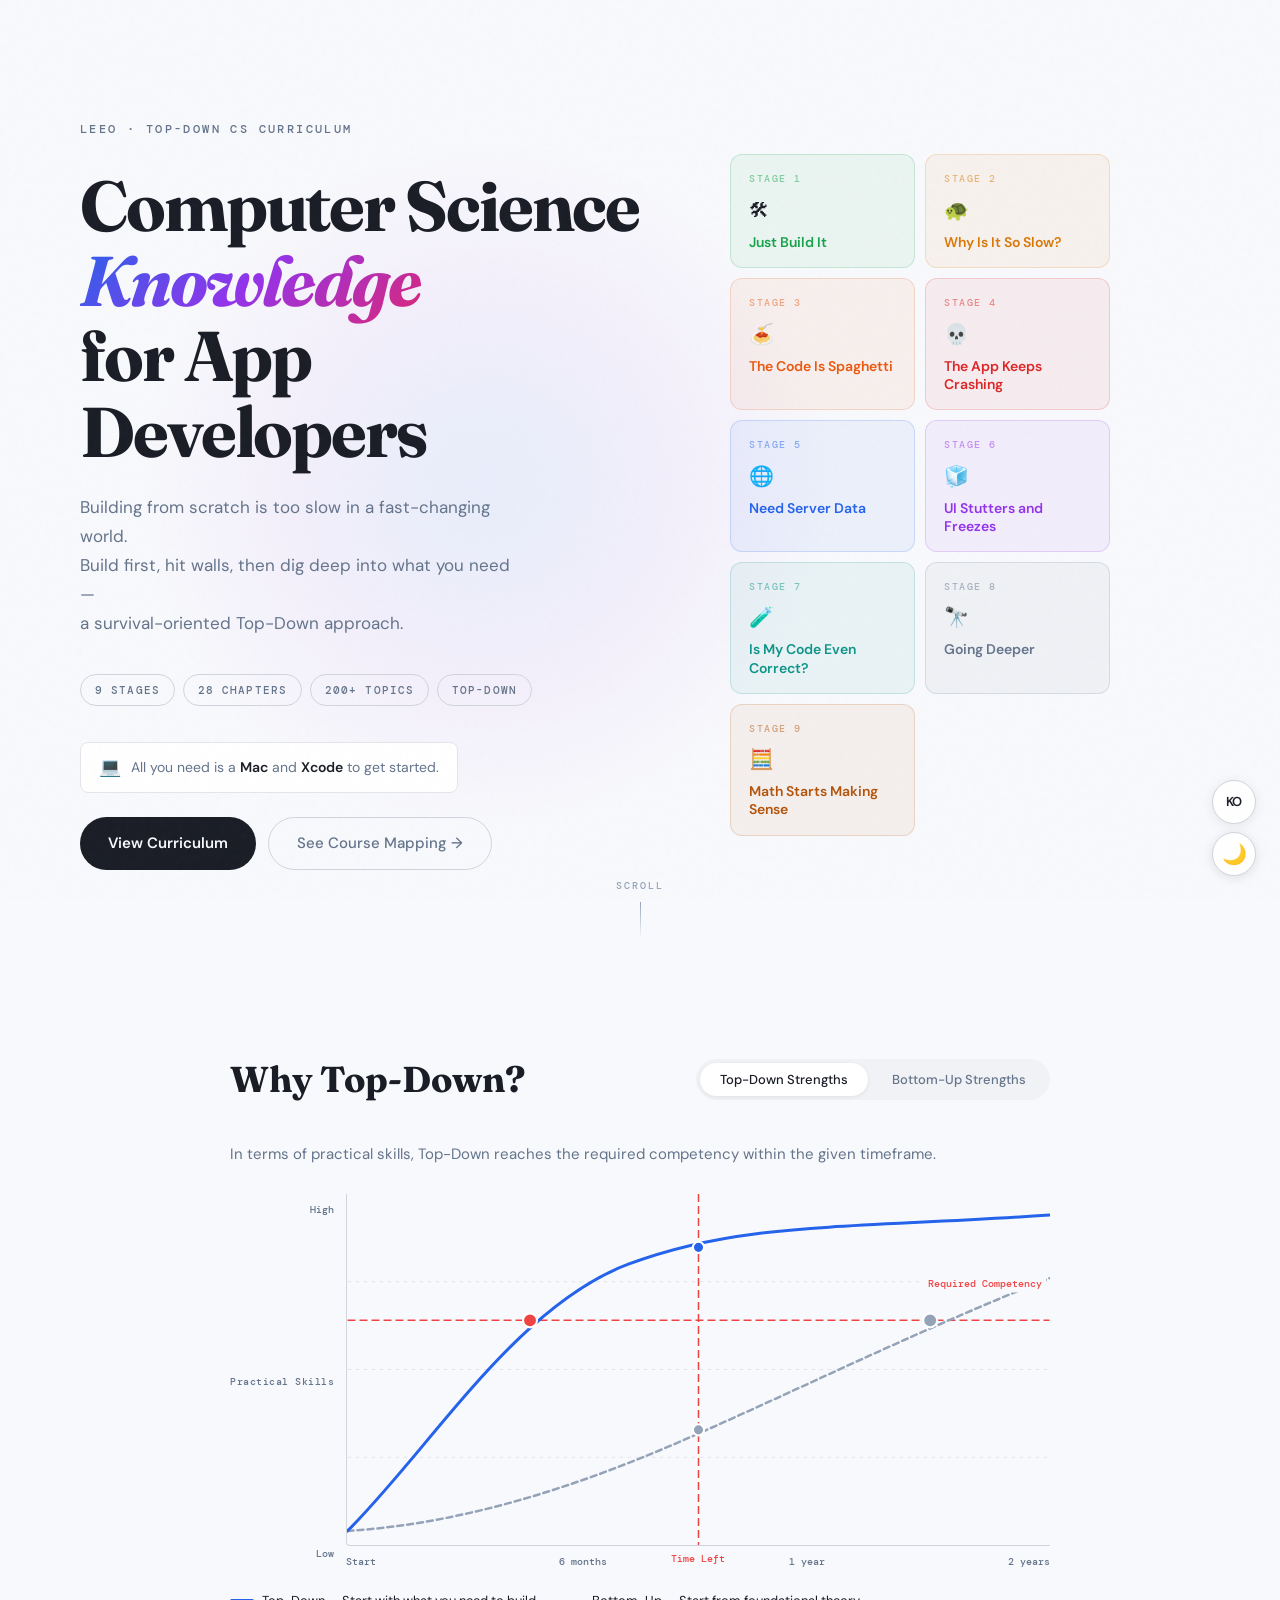
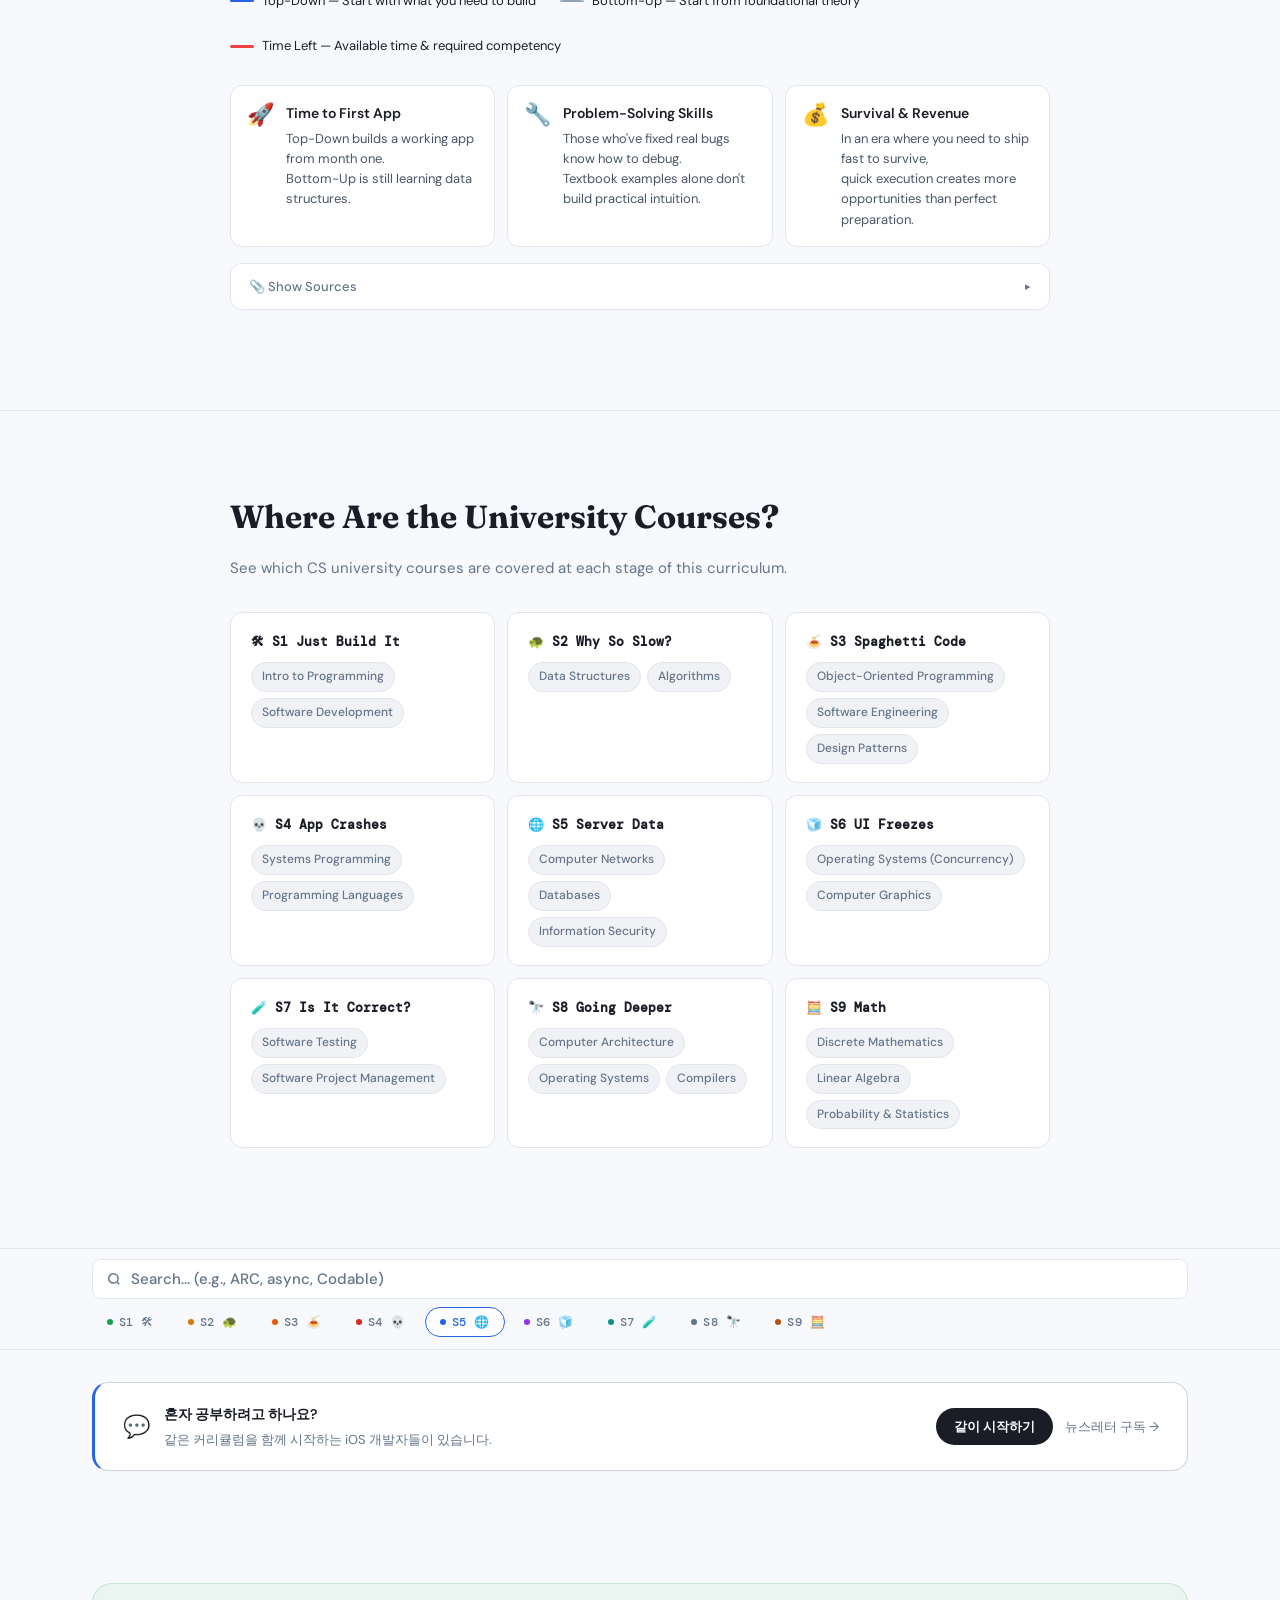
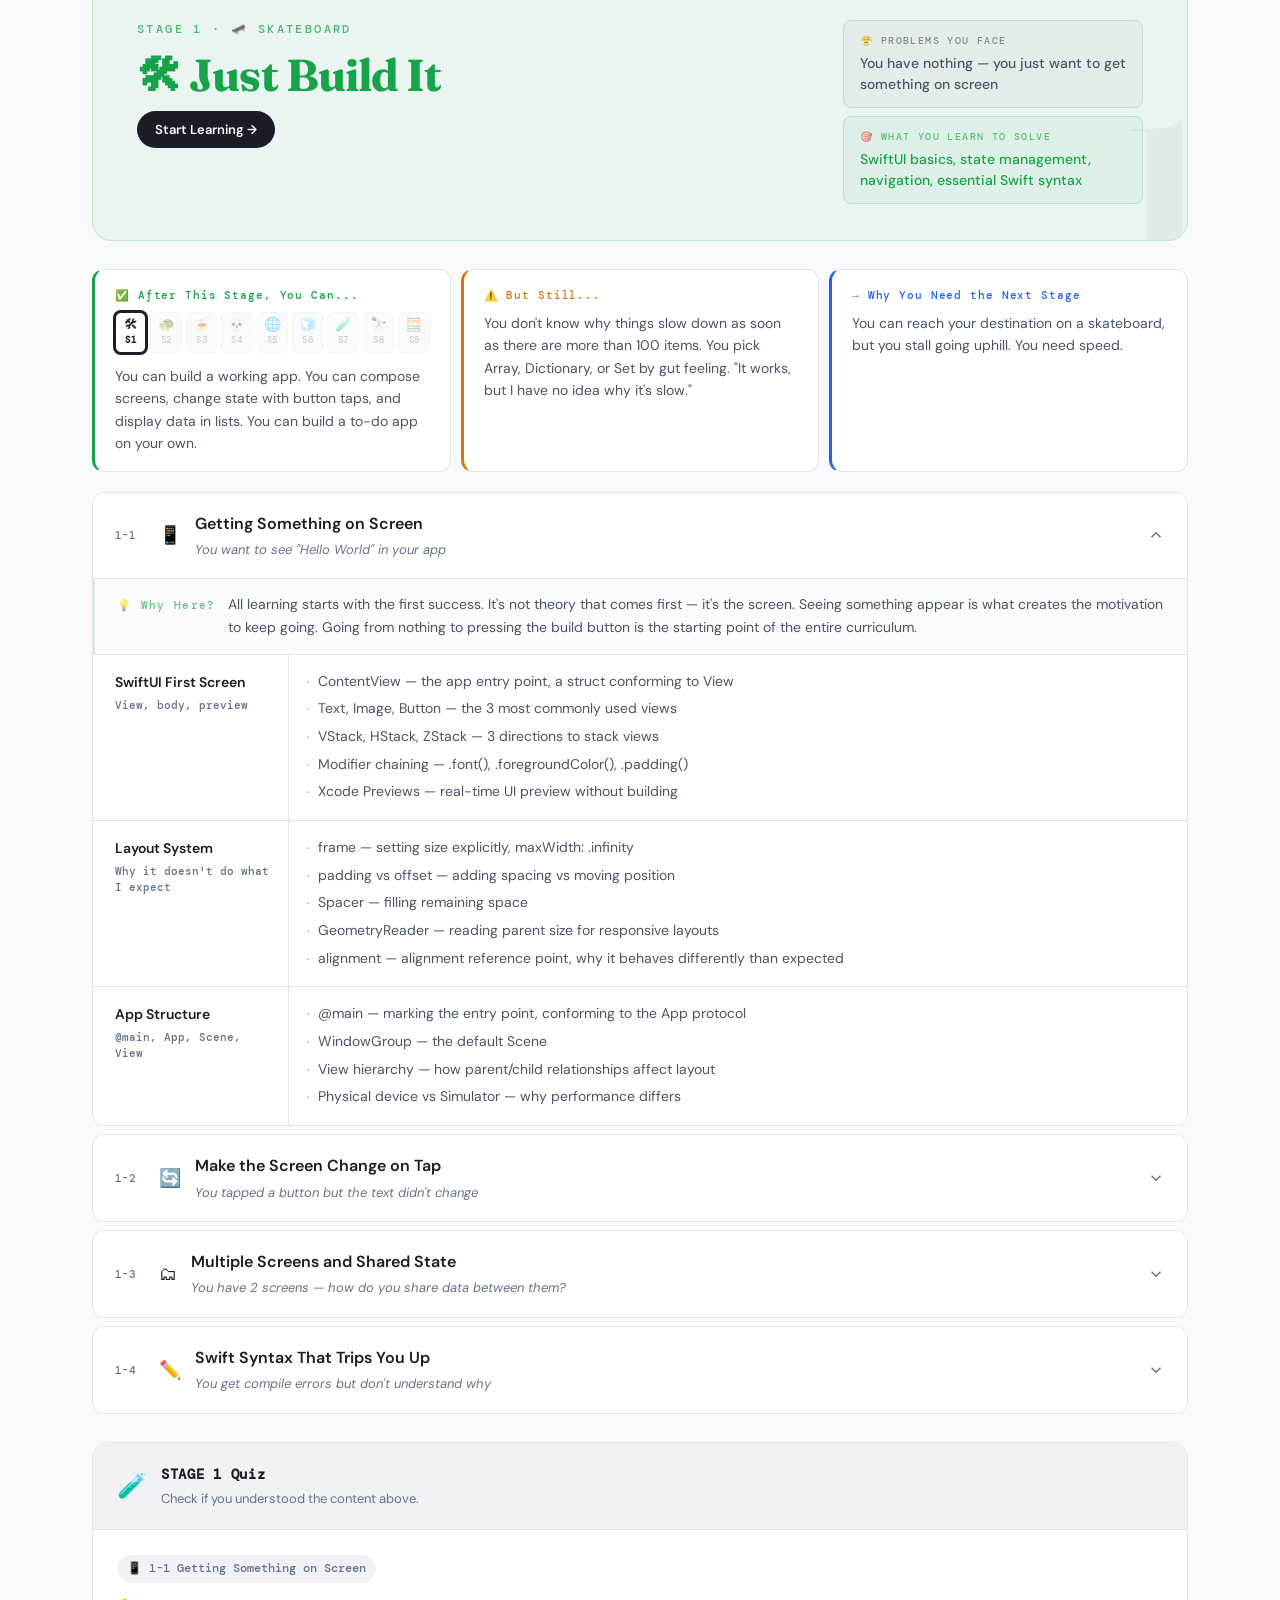
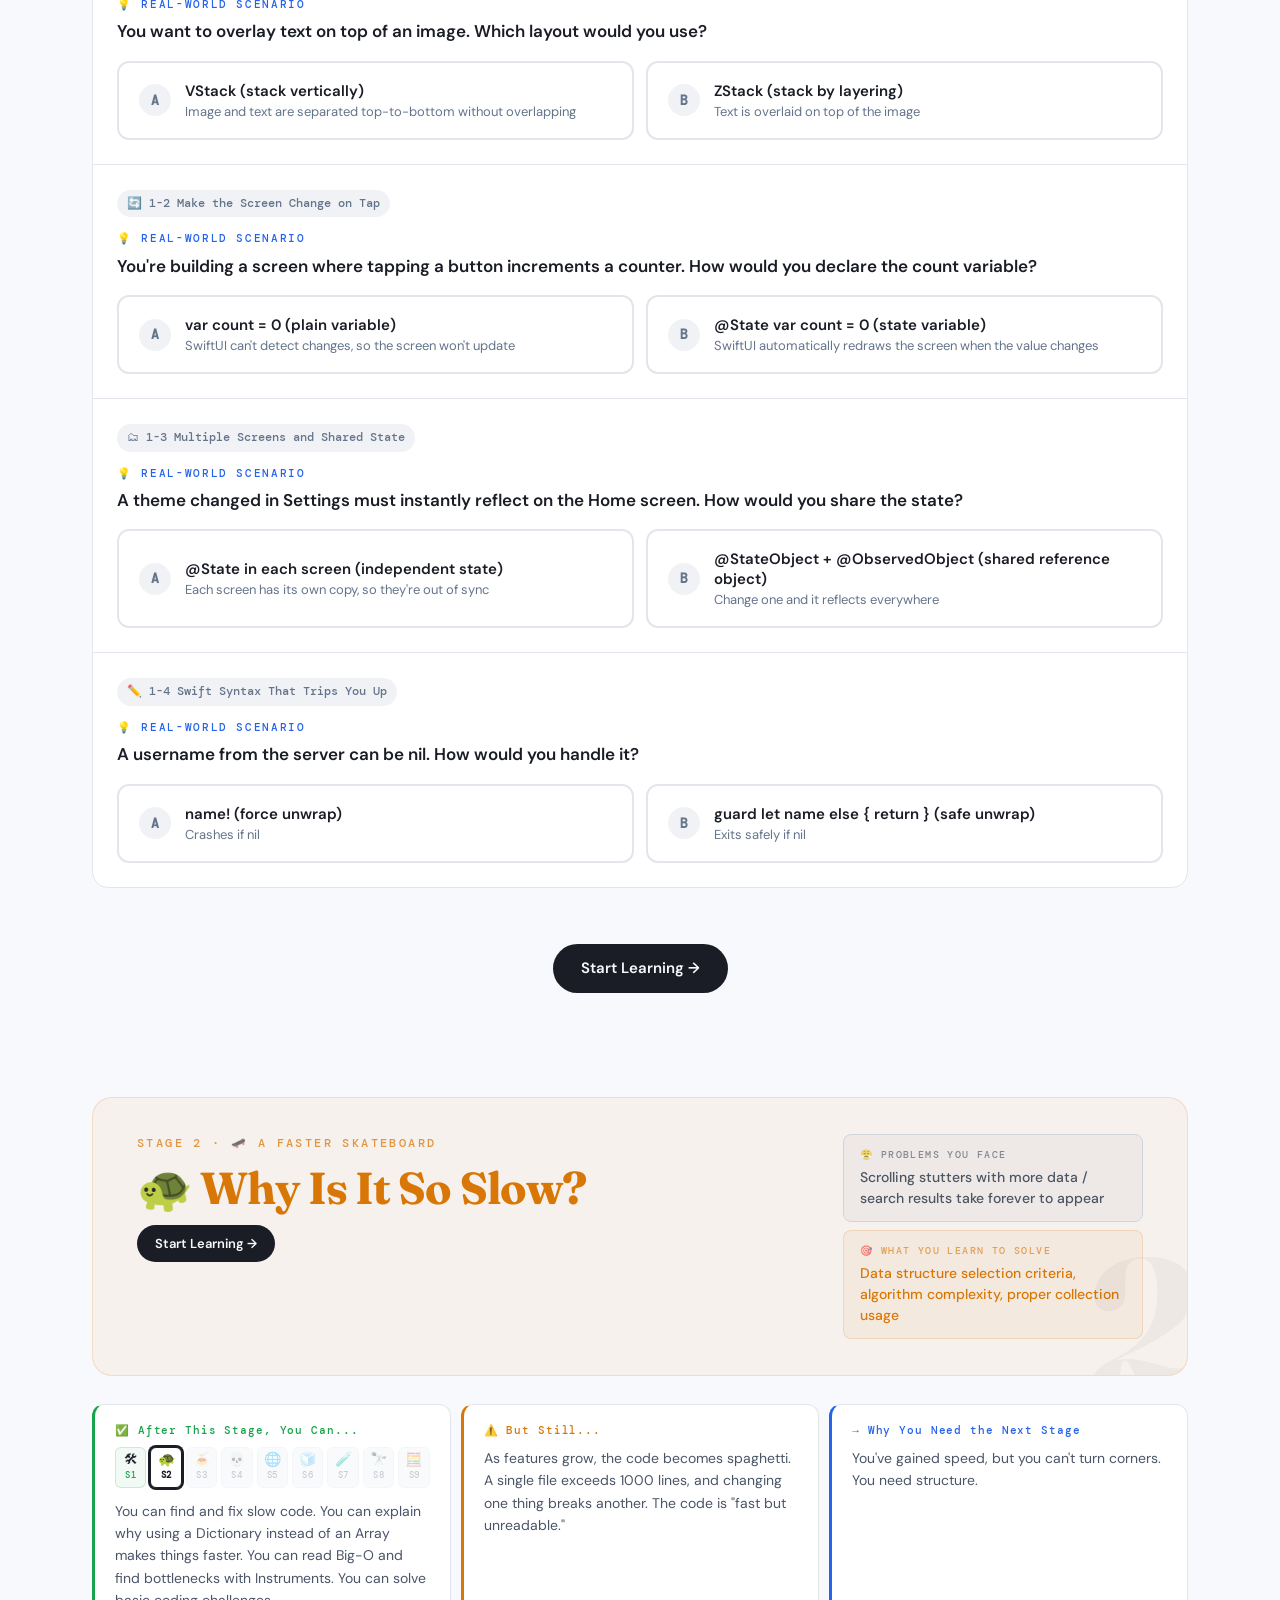
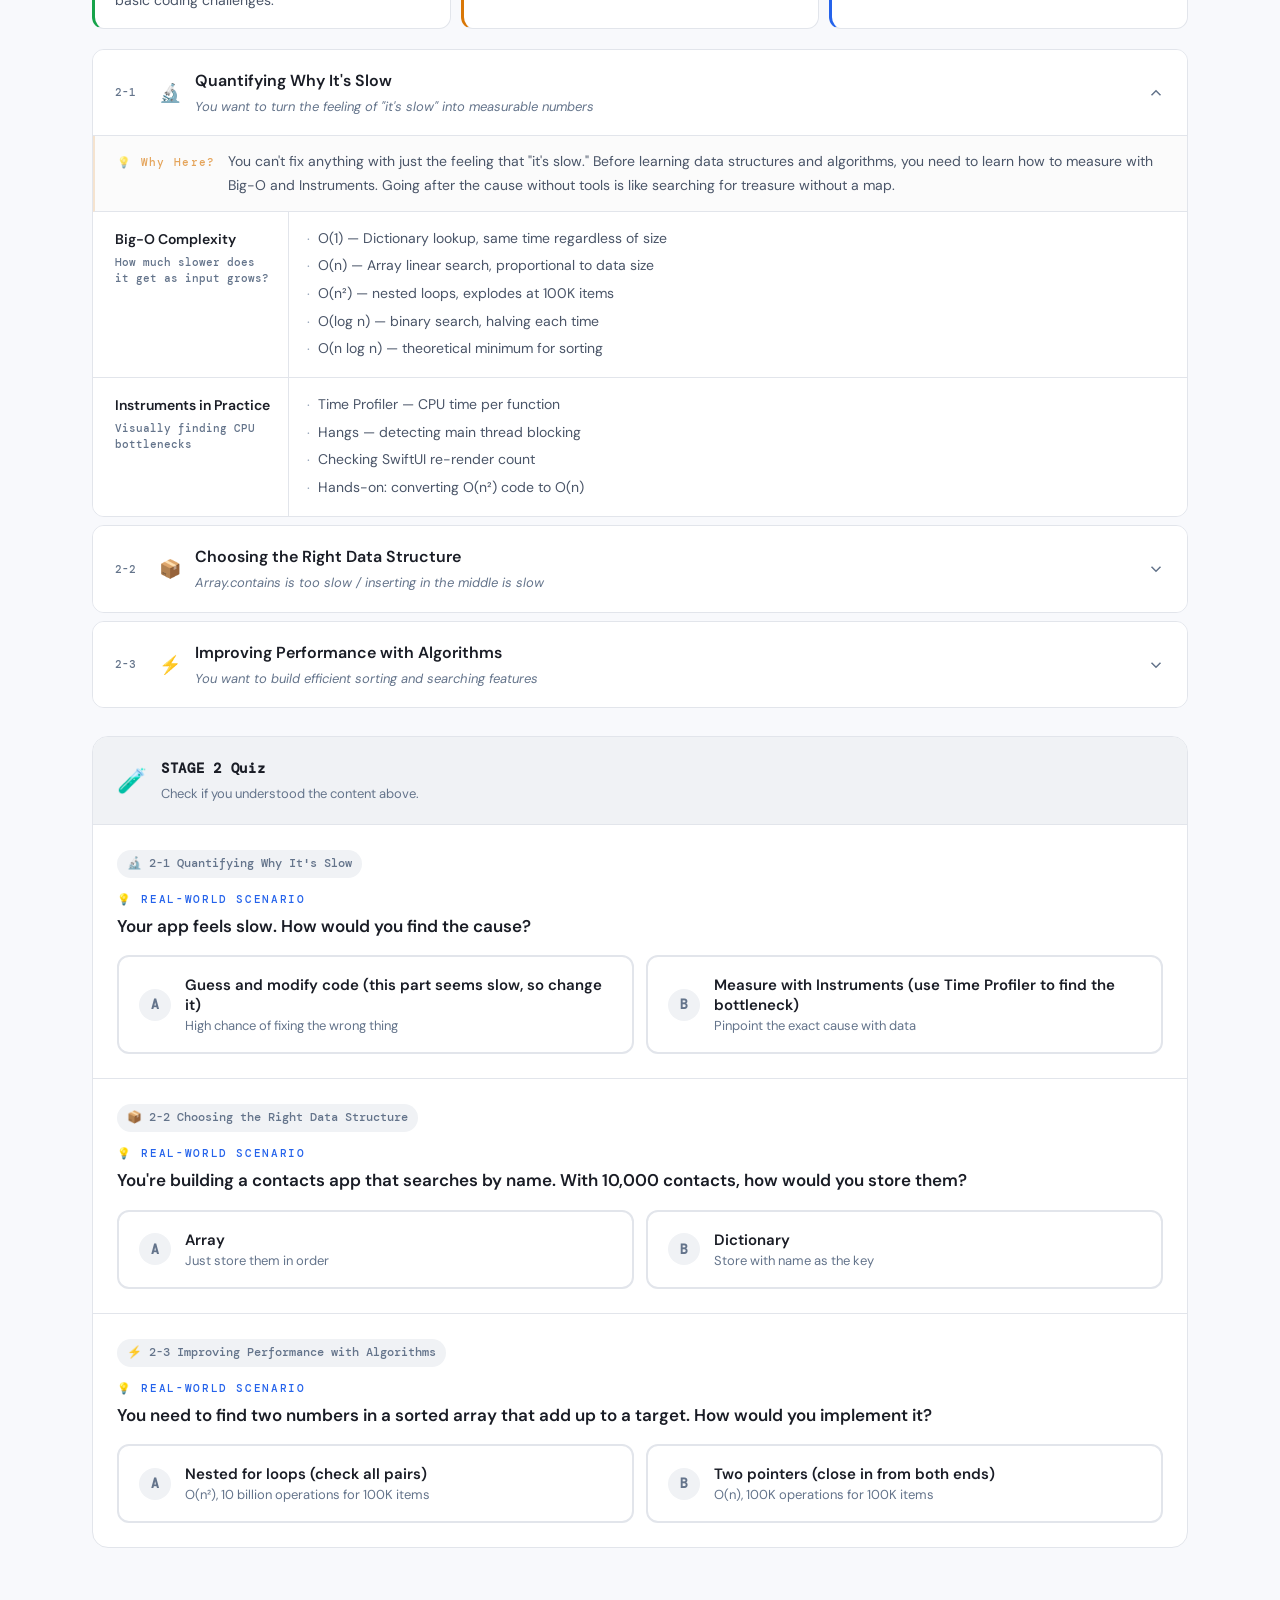
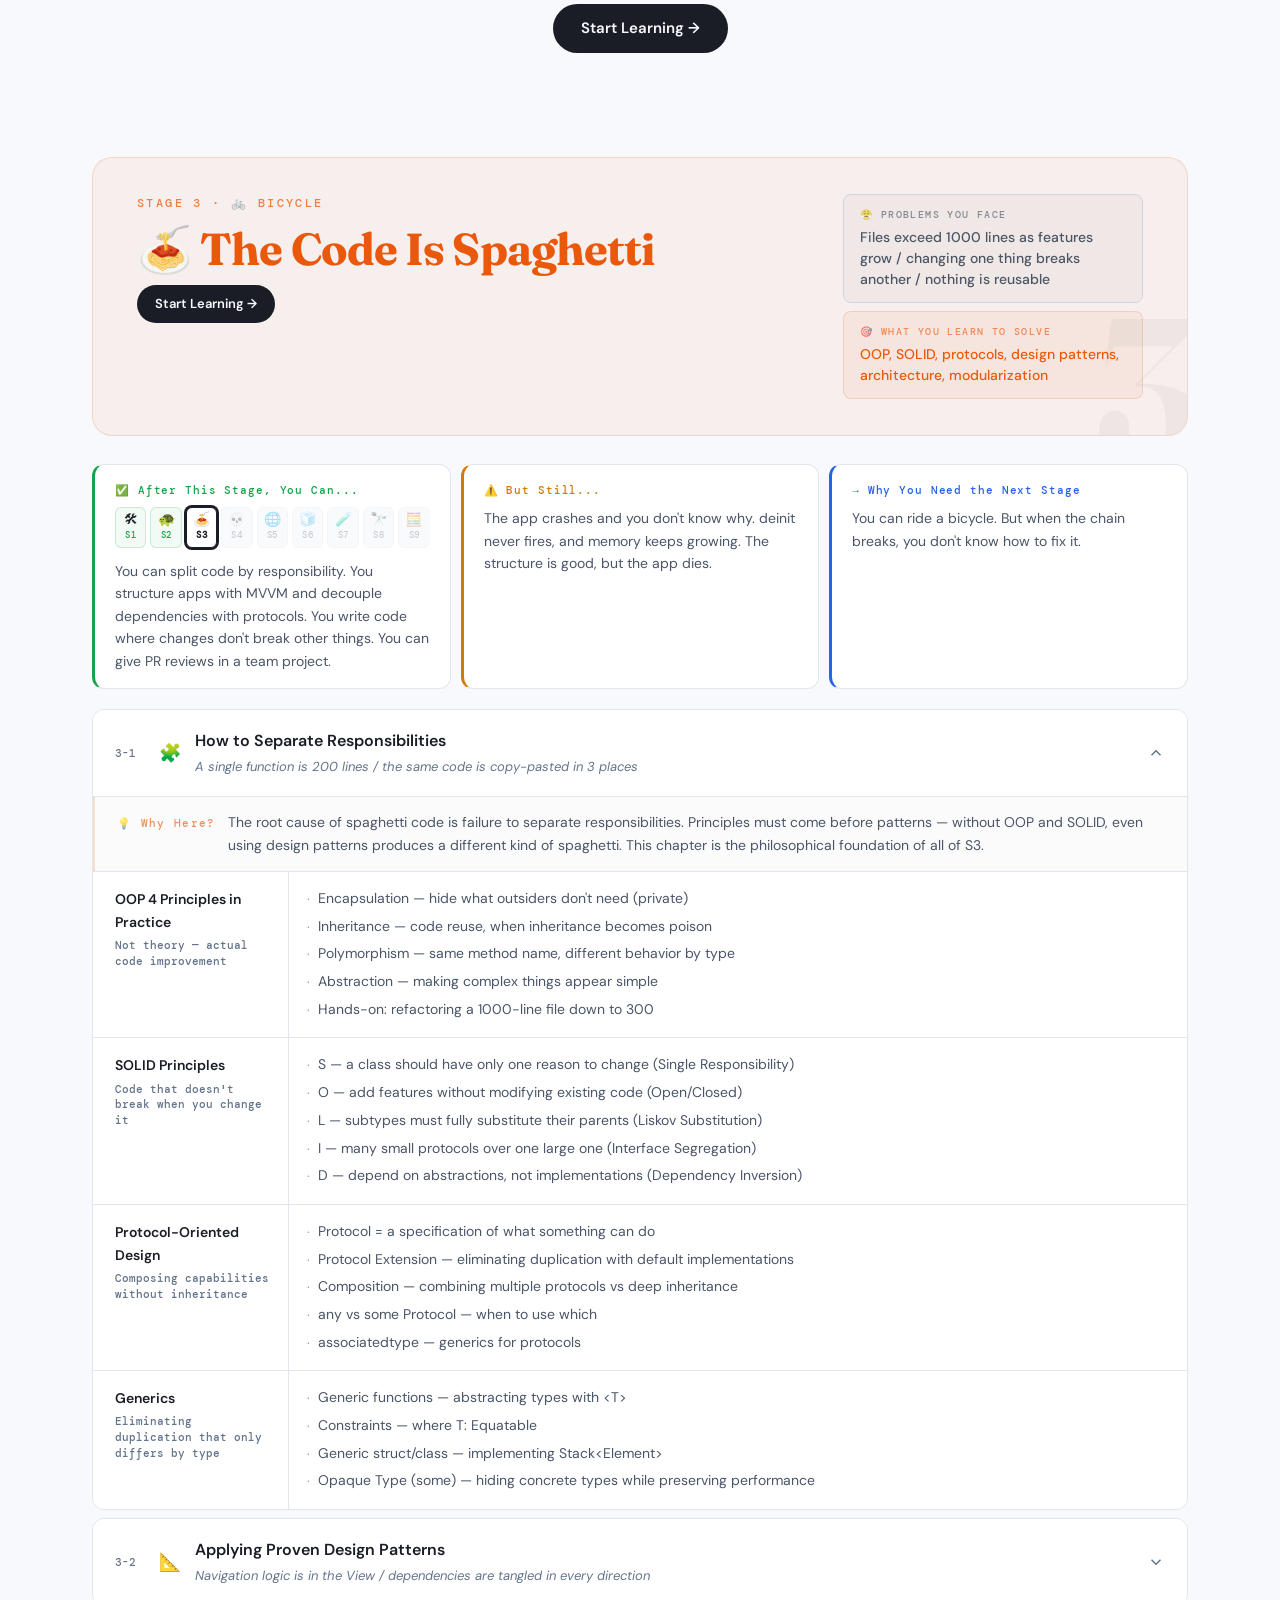
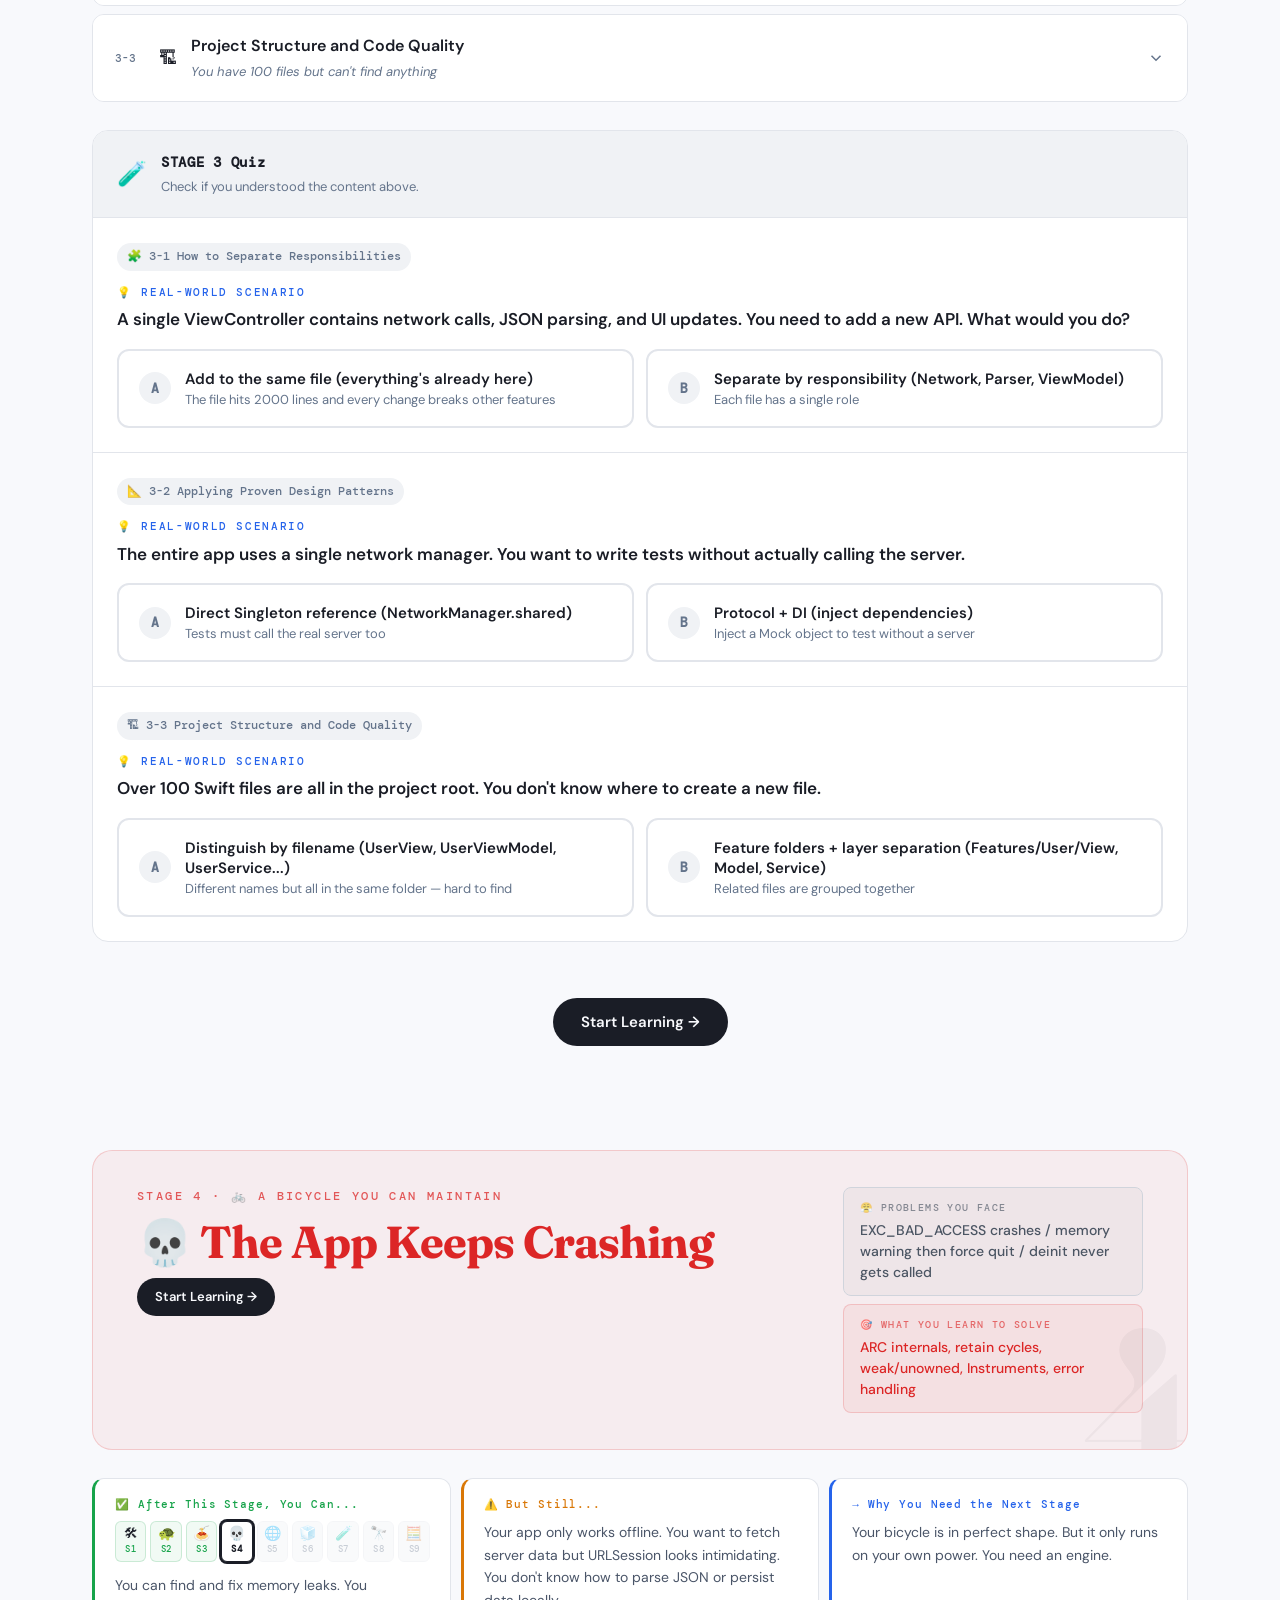
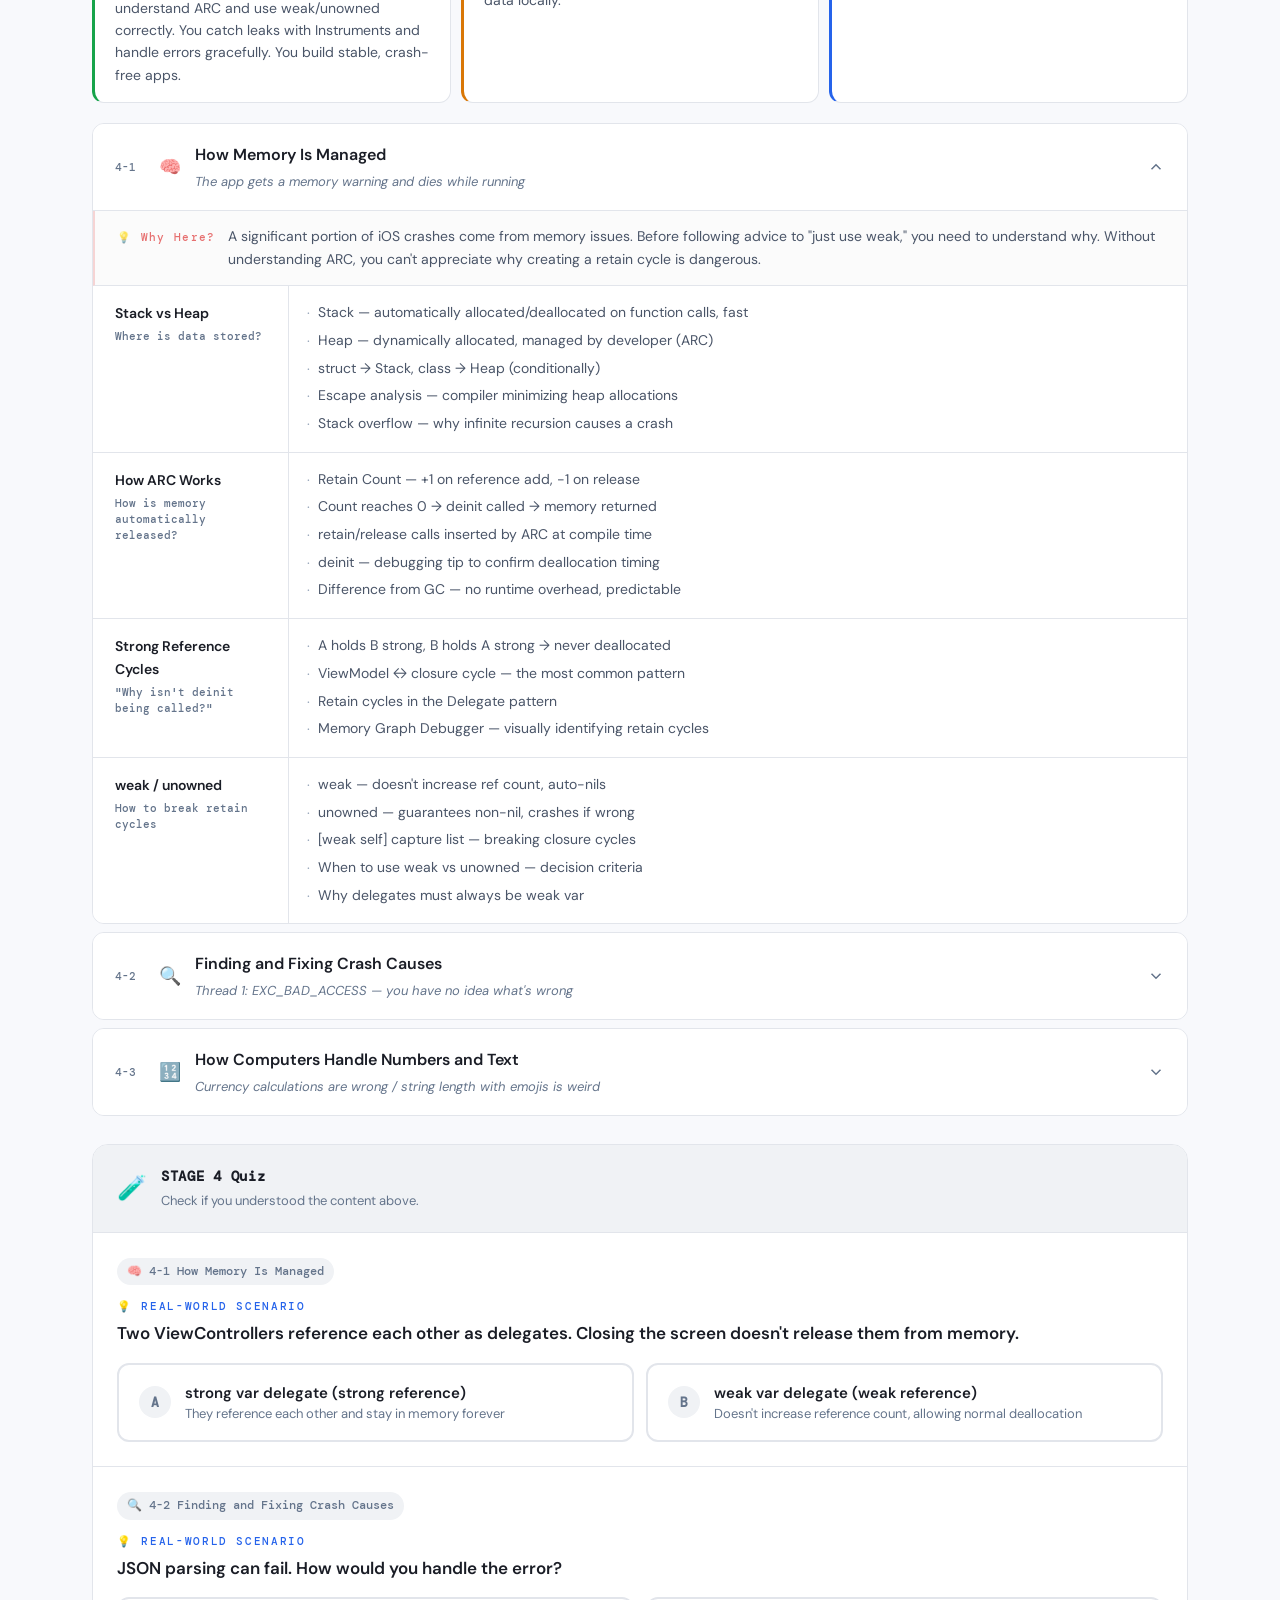
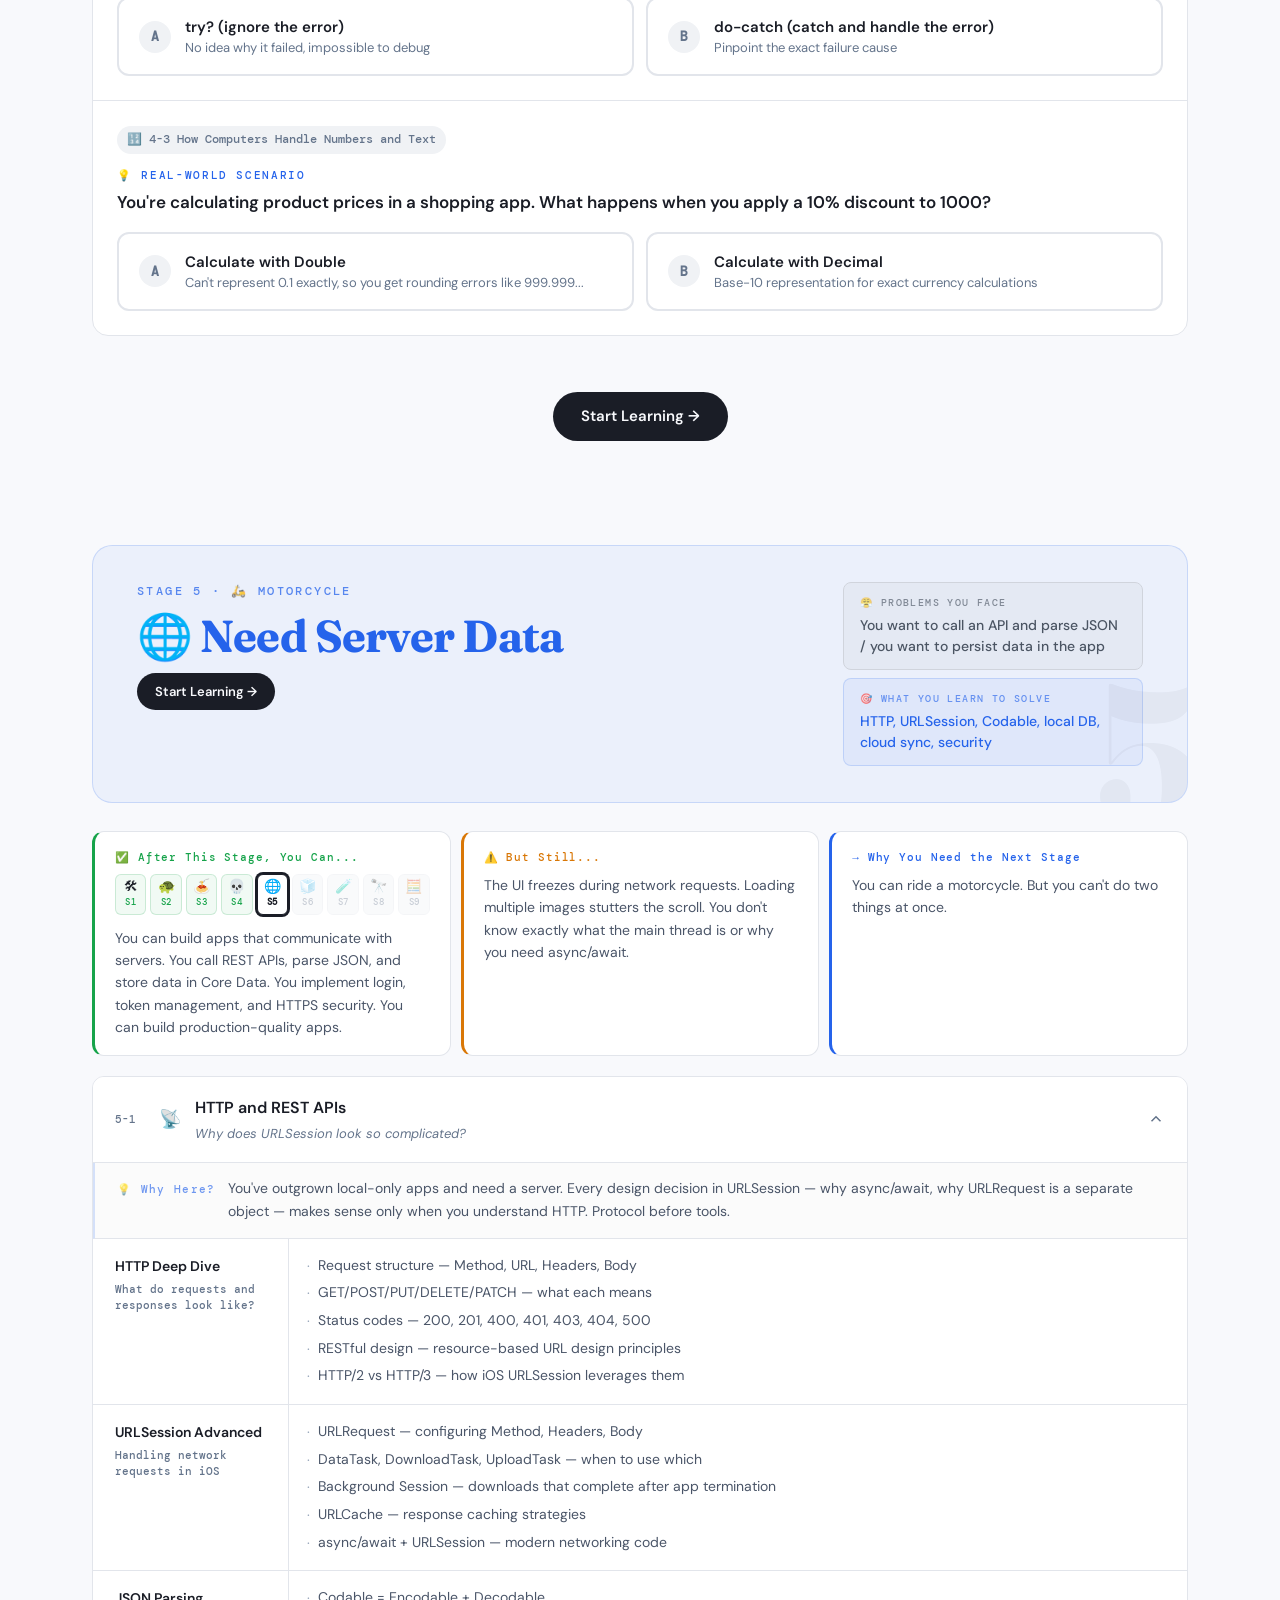
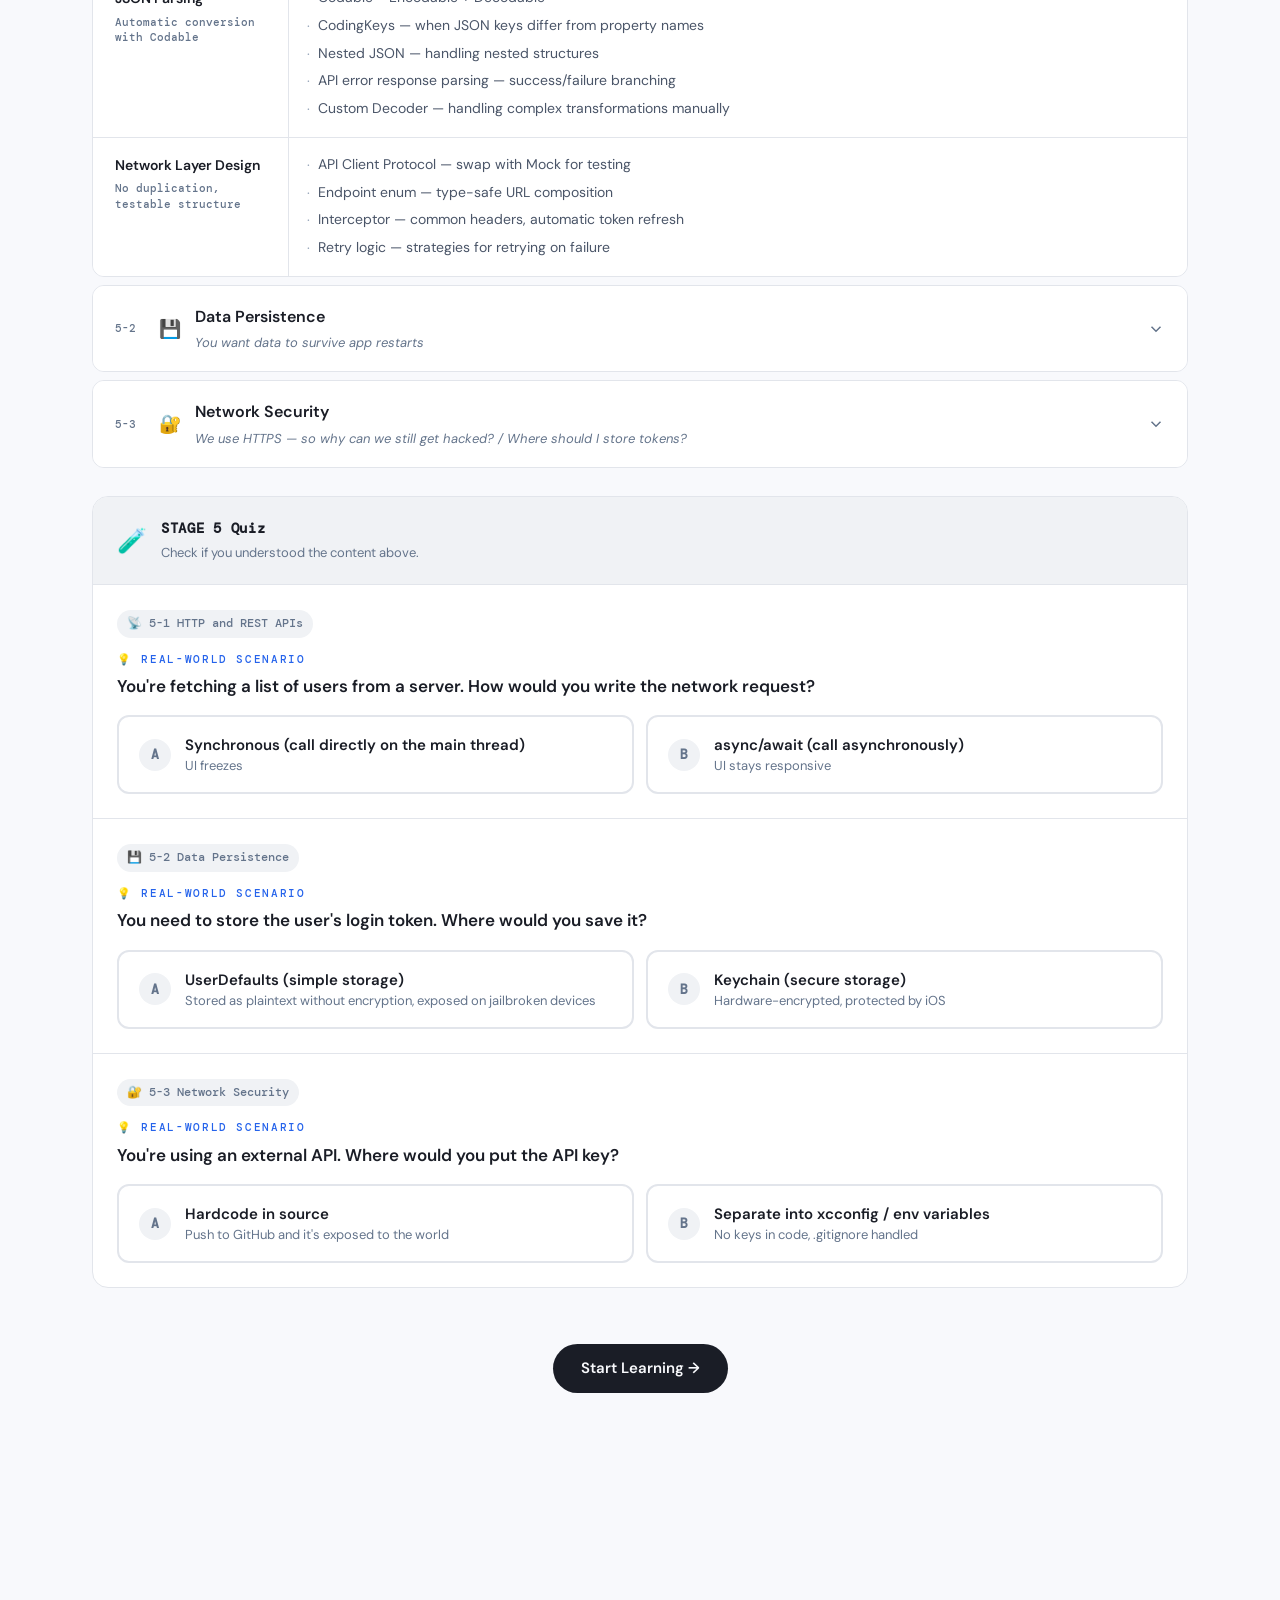
==== commit e382a3a1: "feat: GA4 ID 변경 및 전체 이벤트 추적 촘촘하게 설계 GA4 ID: G-51MZKRMTGL → G-FG0Q3EQFWM  신규 이벤트: - hero_card_click: " ====
--- a/en/index.html
+++ b/en/index.html
@@ -16,12 +16,12 @@
 <link href="https://fonts.googleapis.com/css2?family=DM+Mono:wght@400;500&family=Fraunces:ital,opsz,wght@0,9..144,300;0,9..144,700;1,9..144,300&family=DM+Sans:wght@300;400;500;600&display=swap" rel="stylesheet">
 <link rel="stylesheet" href="../assets/style.css">
 <!-- Google Analytics -->
-<script async src="https://www.googletagmanager.com/gtag/js?id=G-51MZKRMTGL"></script>
+<script async src="https://www.googletagmanager.com/gtag/js?id=G-FG0Q3EQFWM"></script>
 <script>
   window.dataLayer = window.dataLayer || [];
   function gtag(){dataLayer.push(arguments);}
   gtag('js', new Date());
-  gtag('config', 'G-51MZKRMTGL');
+  gtag('config', 'G-FG0Q3EQFWM');
 </script>
 <script>
   // Prevent flash: apply saved theme before first paint
--- a/assets/style.css
+++ b/assets/style.css
@@ -1523,6 +1523,73 @@
   padding: 0 2px;
 }
 [data-theme="dark"] mark { background: rgba(245,158,11,.22); color: #fbbf24; }
+
+/* ── MID-CONTENT COMMUNITY BANNER ────────────────────────── */
+.mid-banner {
+  margin: 32px 0;
+  padding: 0;
+}
+
+.mid-banner-inner {
+  display: flex;
+  align-items: center;
+  justify-content: space-between;
+  gap: 24px;
+  padding: 20px 28px;
+  background: var(--surface);
+  border: 1px solid var(--border2);
+  border-radius: var(--radius-lg);
+  border-left: 3px solid var(--s5);
+}
+
+.mid-banner-text {
+  display: flex;
+  align-items: center;
+  gap: 14px;
+}
+
+.mid-banner-emoji { font-size: 22px; flex-shrink: 0; }
+
+.mid-banner-title {
+  font-size: 14px;
+  font-weight: 600;
+  color: var(--text);
+  margin-bottom: 2px;
+}
+
+.mid-banner-sub {
+  font-size: 13px;
+  color: var(--muted);
+}
+
+.mid-banner-actions {
+  display: flex;
+  align-items: center;
+  gap: 12px;
+  flex-shrink: 0;
+}
+
+.mid-banner-btn {
+  padding: 8px 18px;
+  background: var(--text);
+  color: var(--bg);
+  border-radius: 100px;
+  font-size: 13px;
+  font-weight: 600;
+  text-decoration: none;
+  white-space: nowrap;
+  transition: opacity .15s;
+}
+.mid-banner-btn:hover { opacity: .85; }
+
+.mid-banner-link {
+  font-size: 13px;
+  color: var(--muted);
+  text-decoration: none;
+  white-space: nowrap;
+  transition: color .15s;
+}
+.mid-banner-link:hover { color: var(--text); }
 
 /* ── COMMUNITY SECTION ────────────────────────────────────── */
 .community-section {
@@ -1792,6 +1859,8 @@
   .hero-req { width: auto; }
   .community-section { padding: 60px 20px 80px; }
   .community-grid { grid-template-columns: 1fr; }
+  .mid-banner-inner { flex-direction: column; align-items: flex-start; gap: 16px; }
+  .mid-banner-actions { flex-direction: row; }
 }
 
 @media (max-width: 540px) {
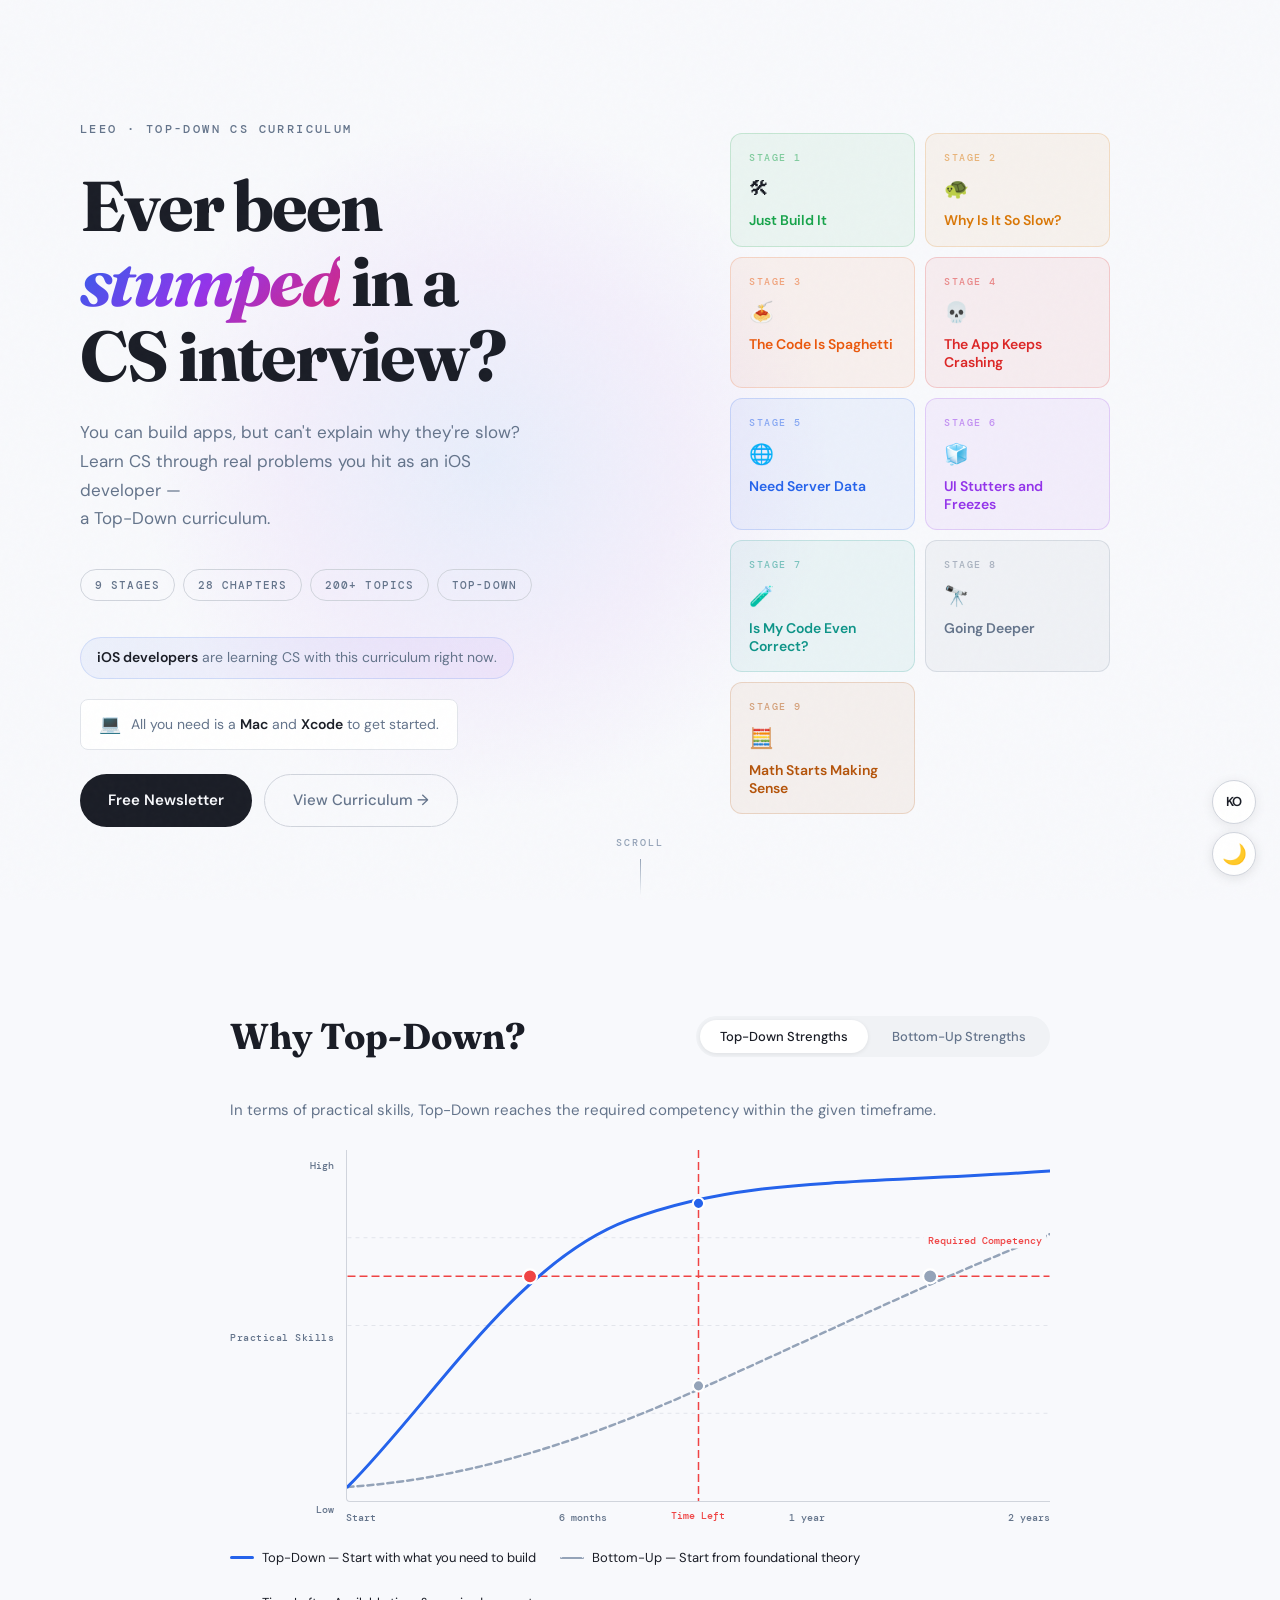
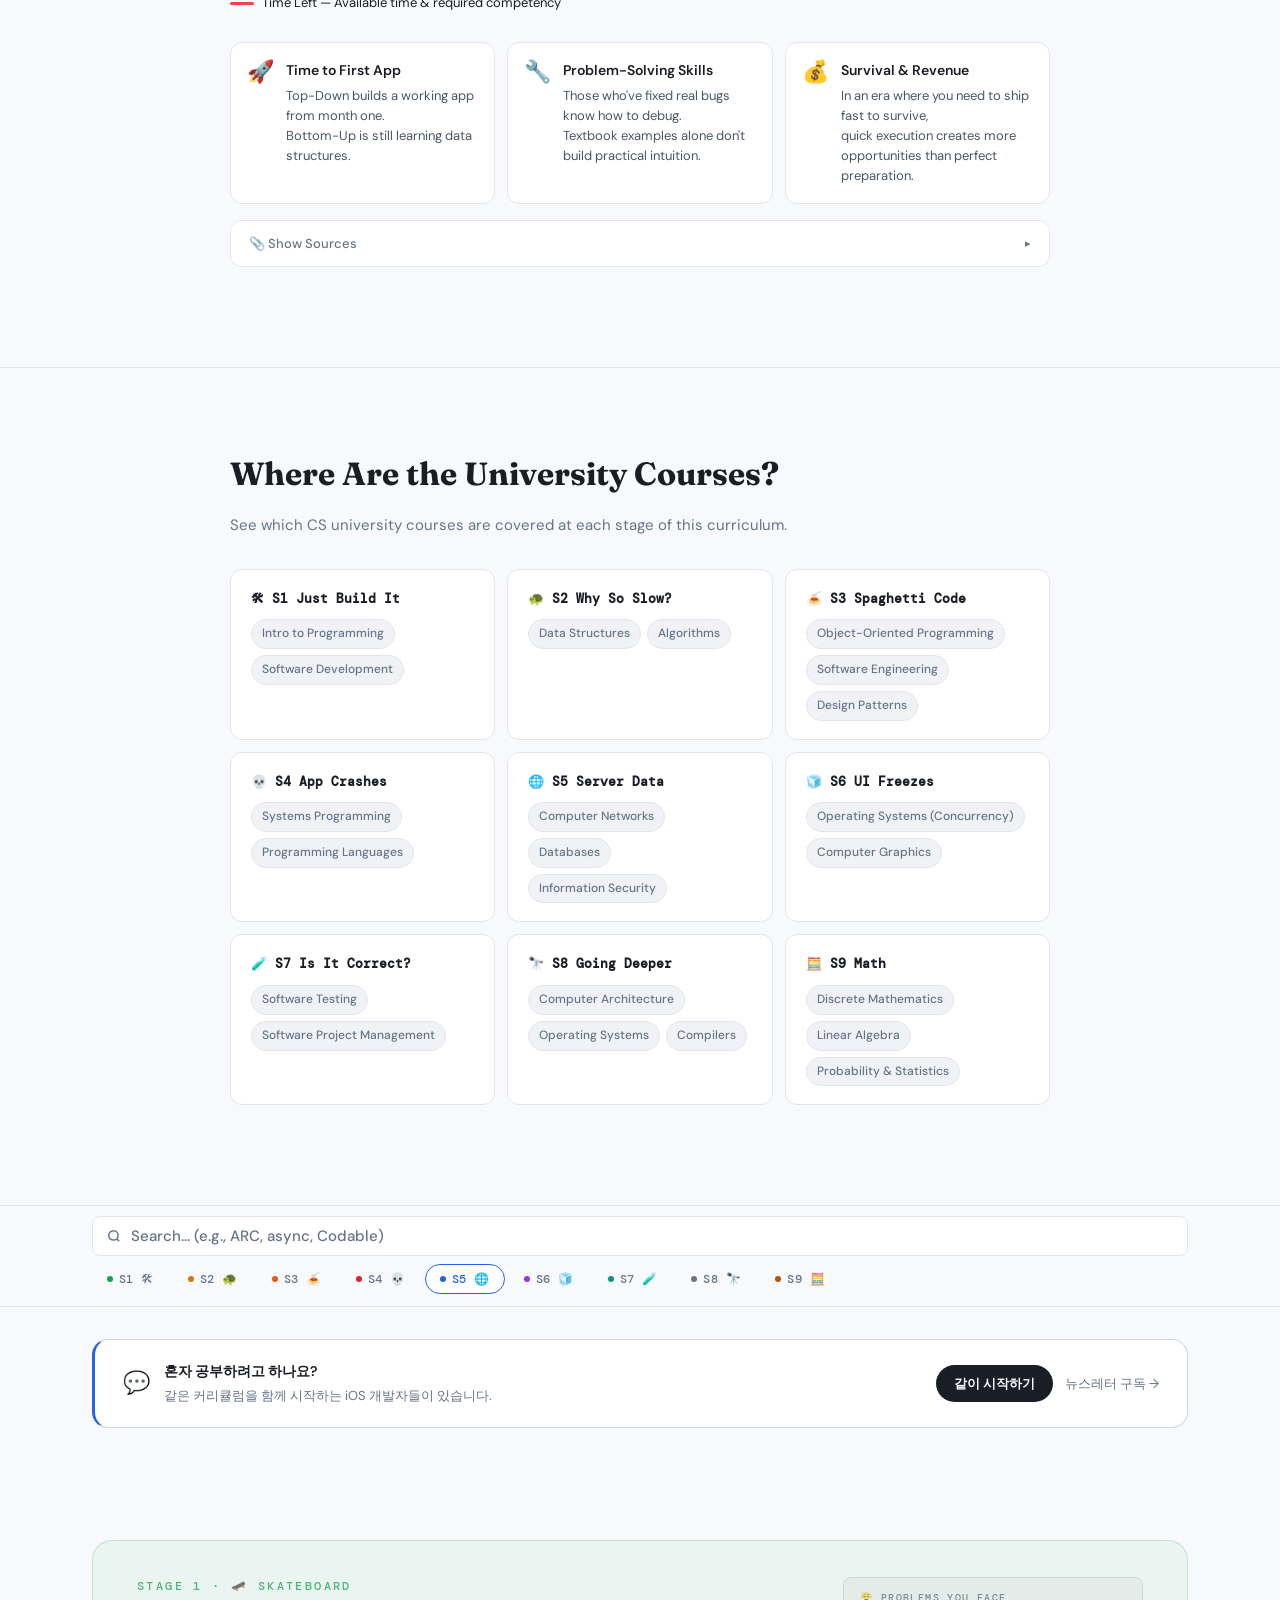
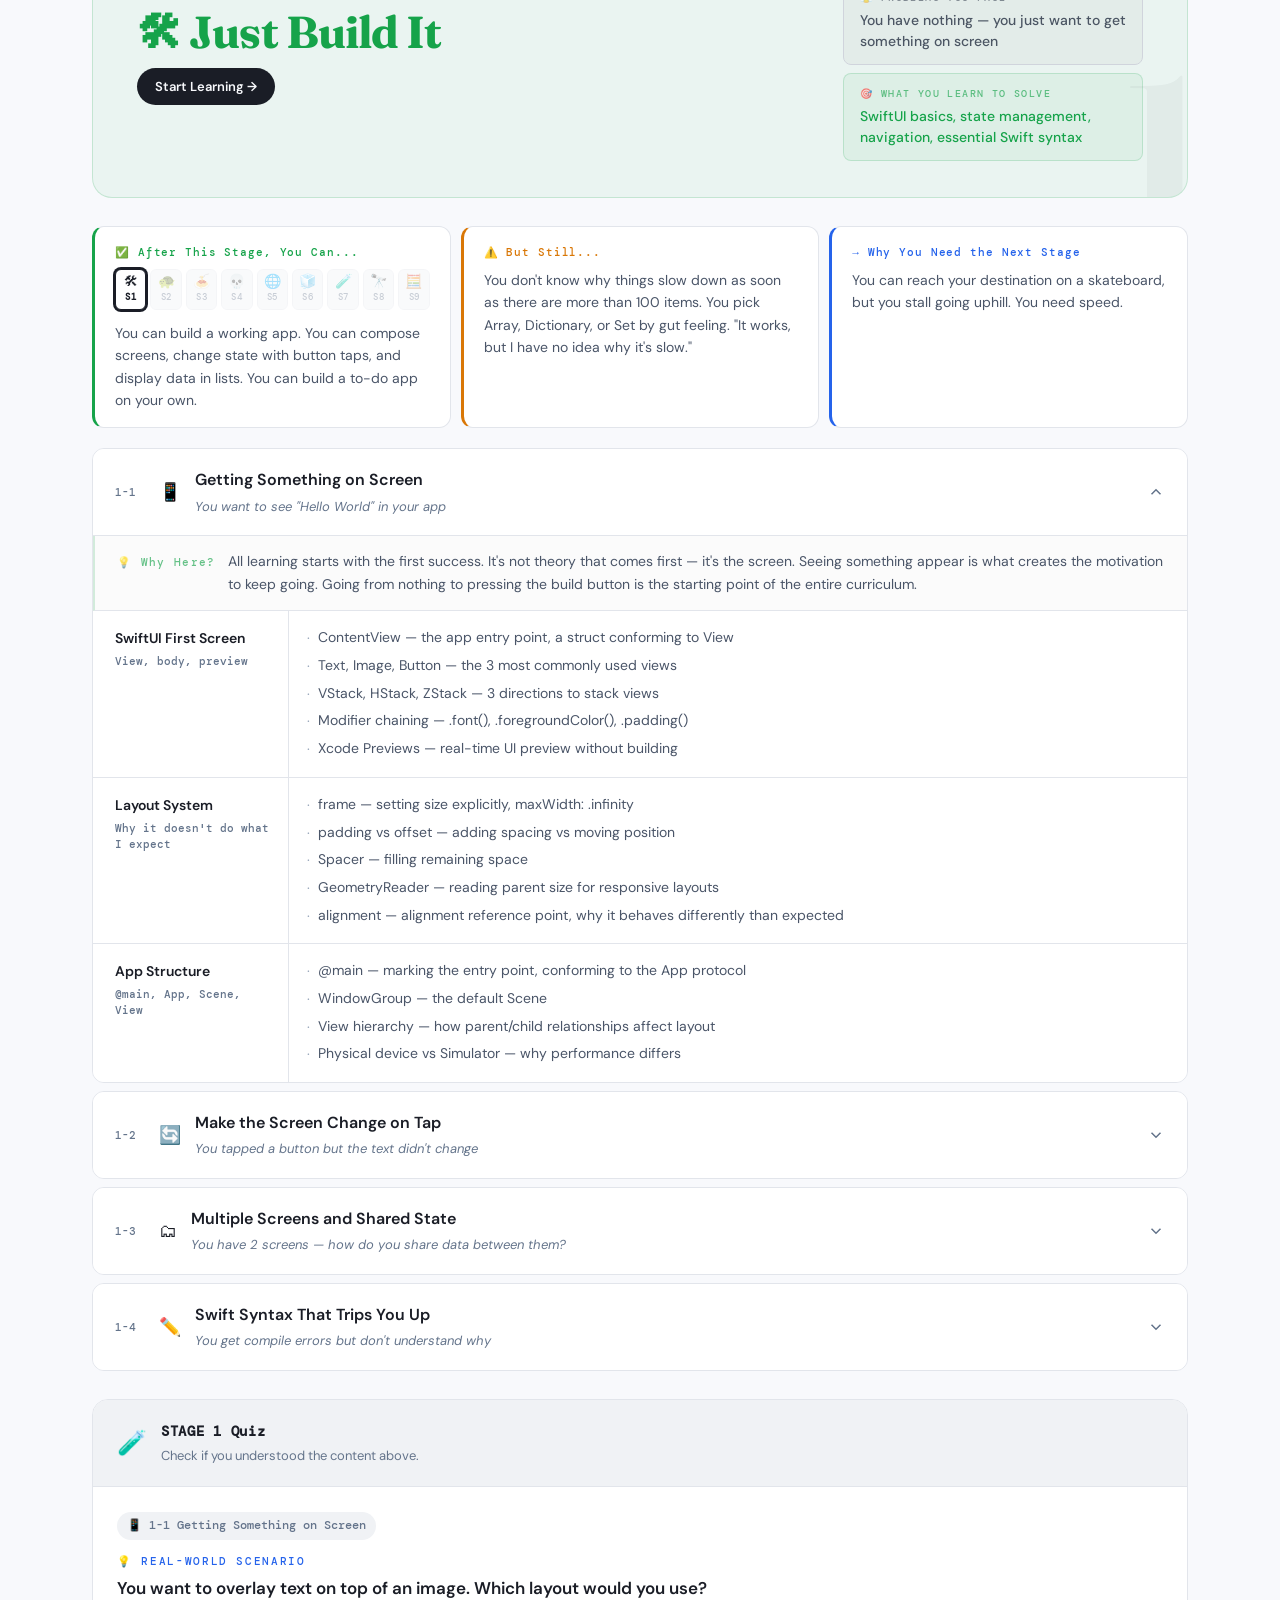
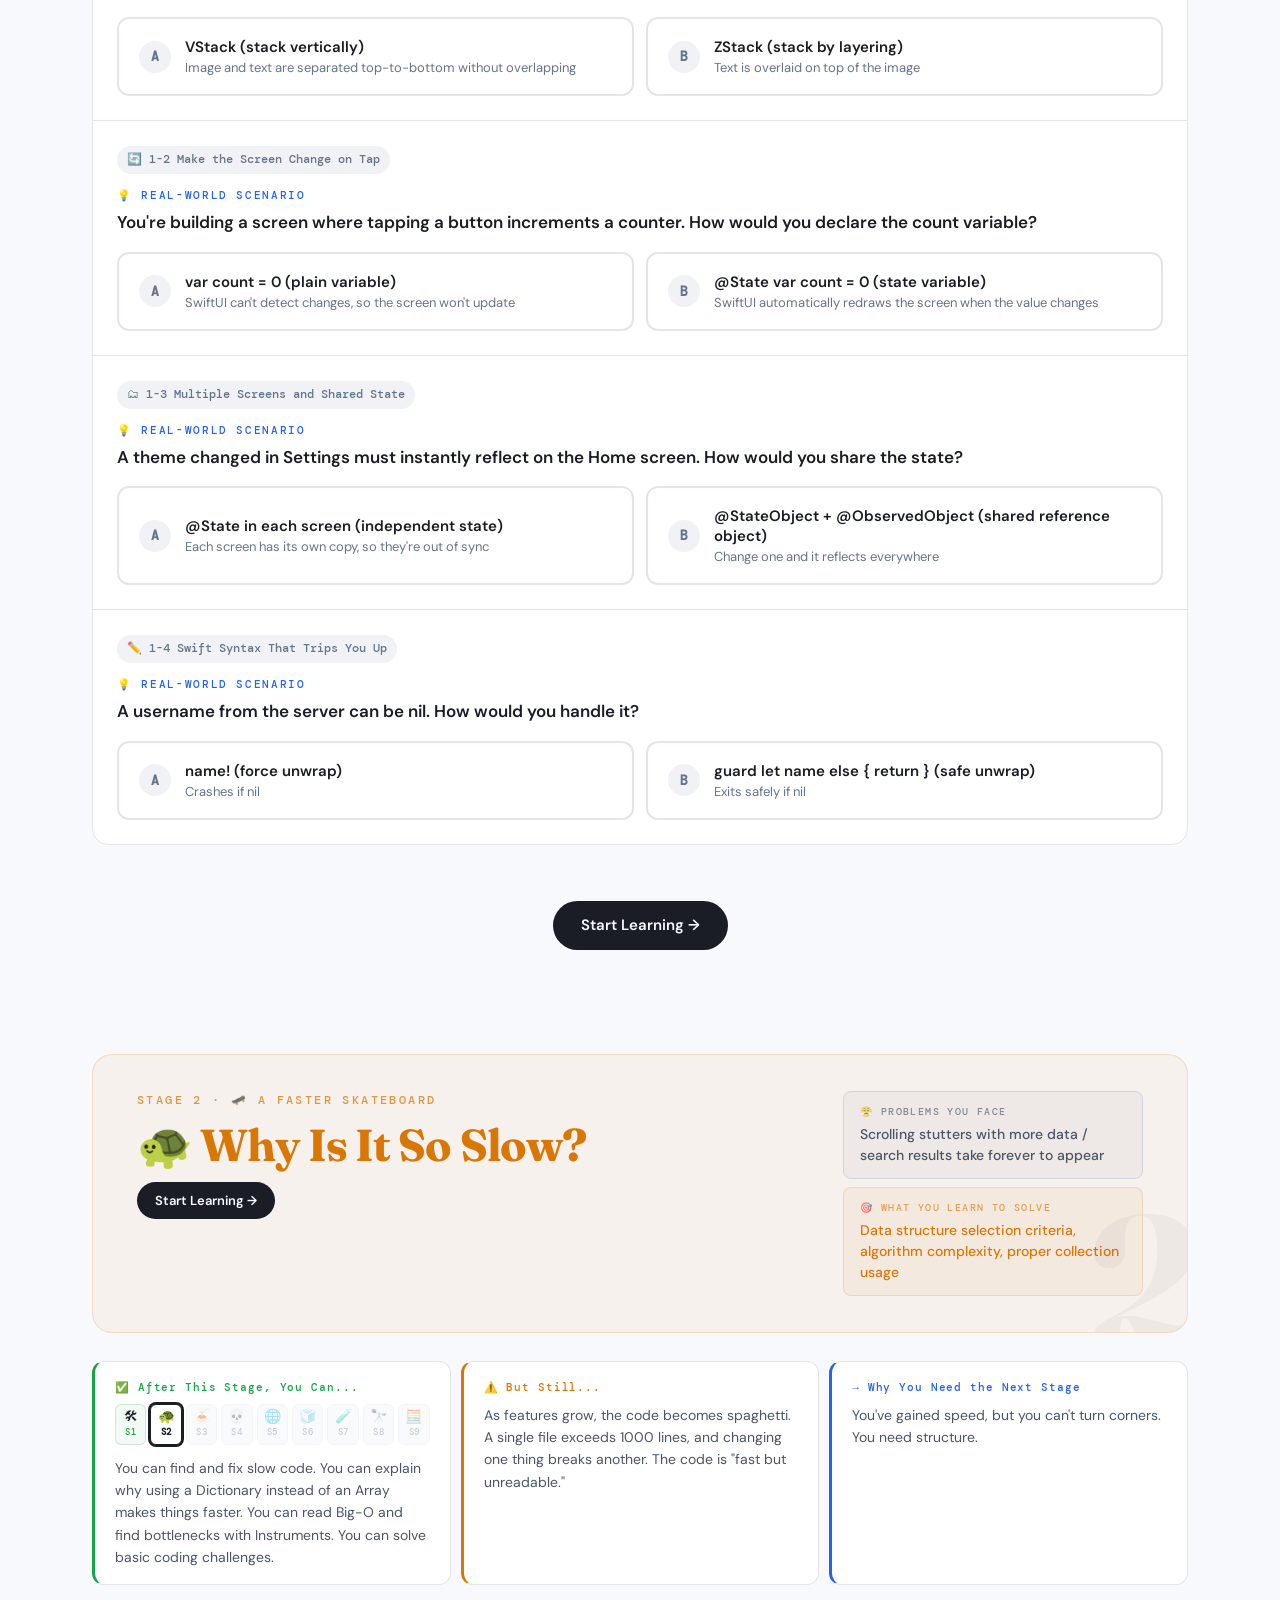
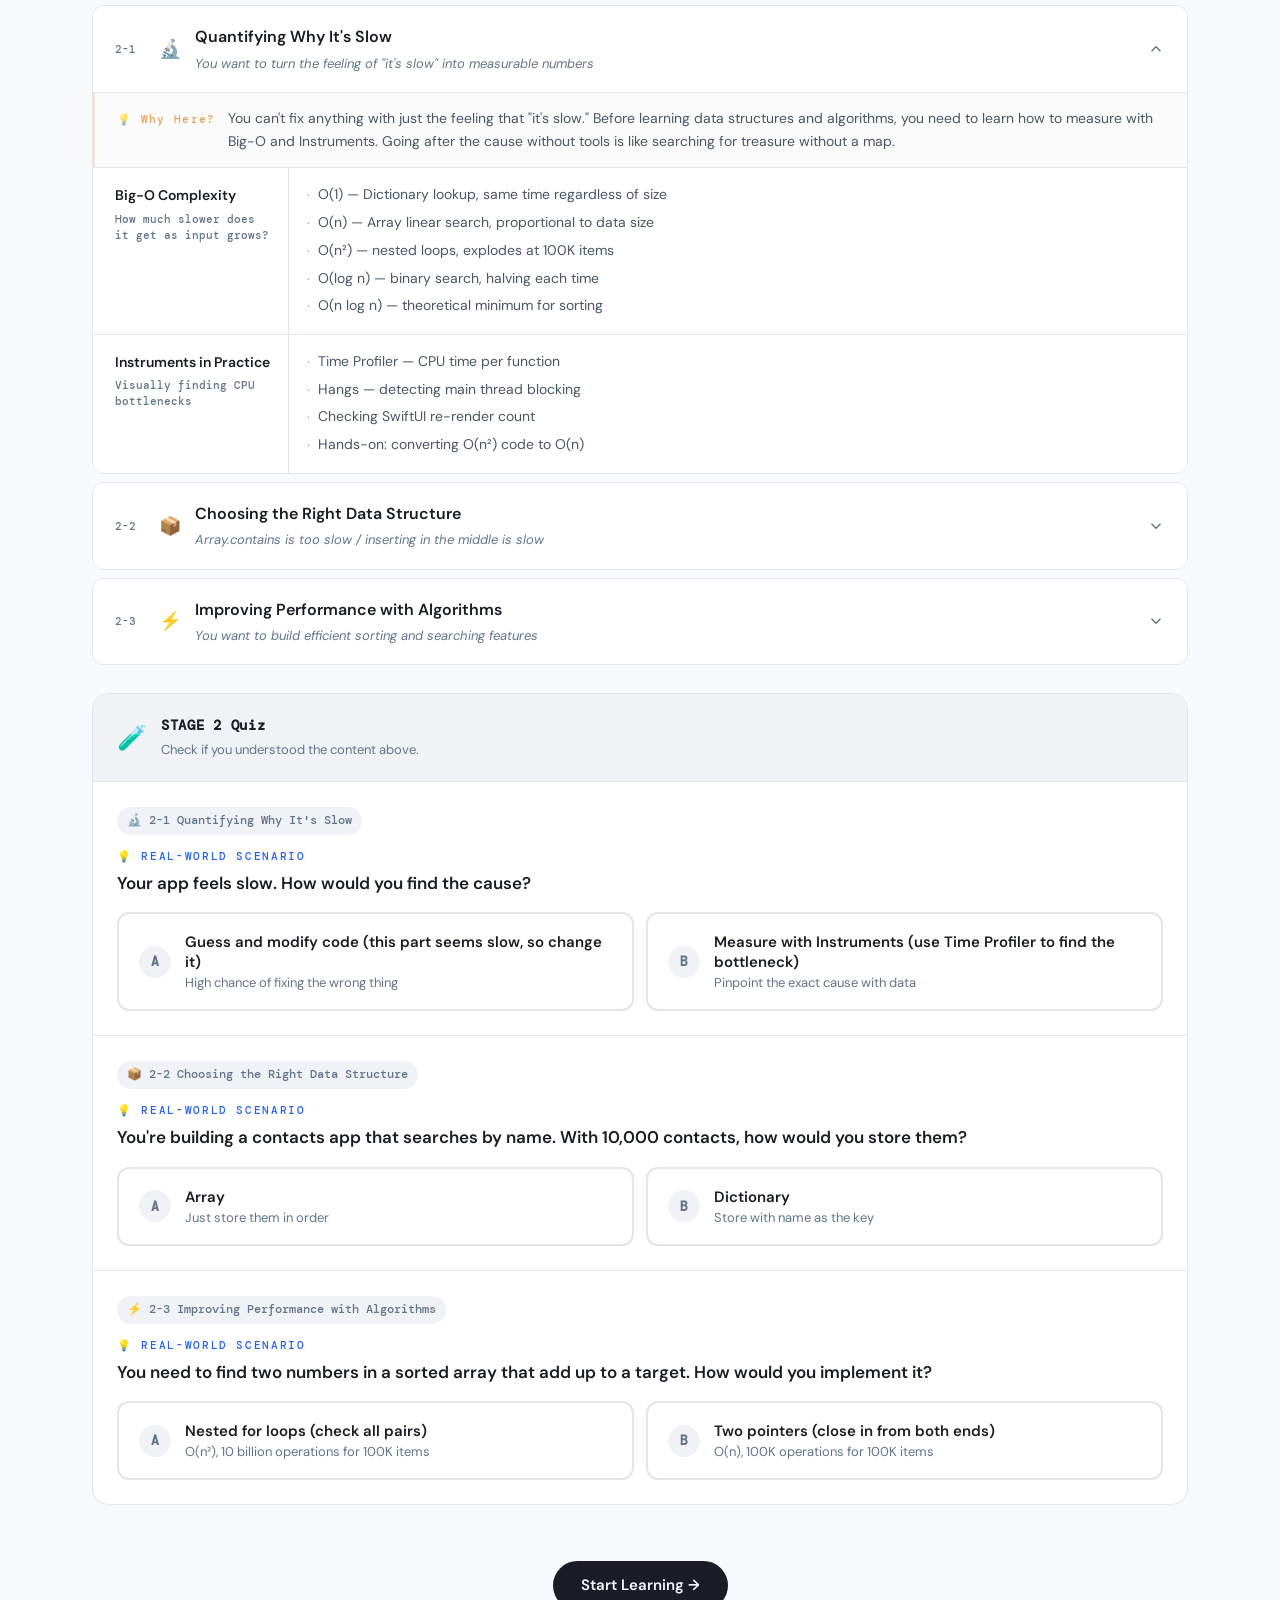
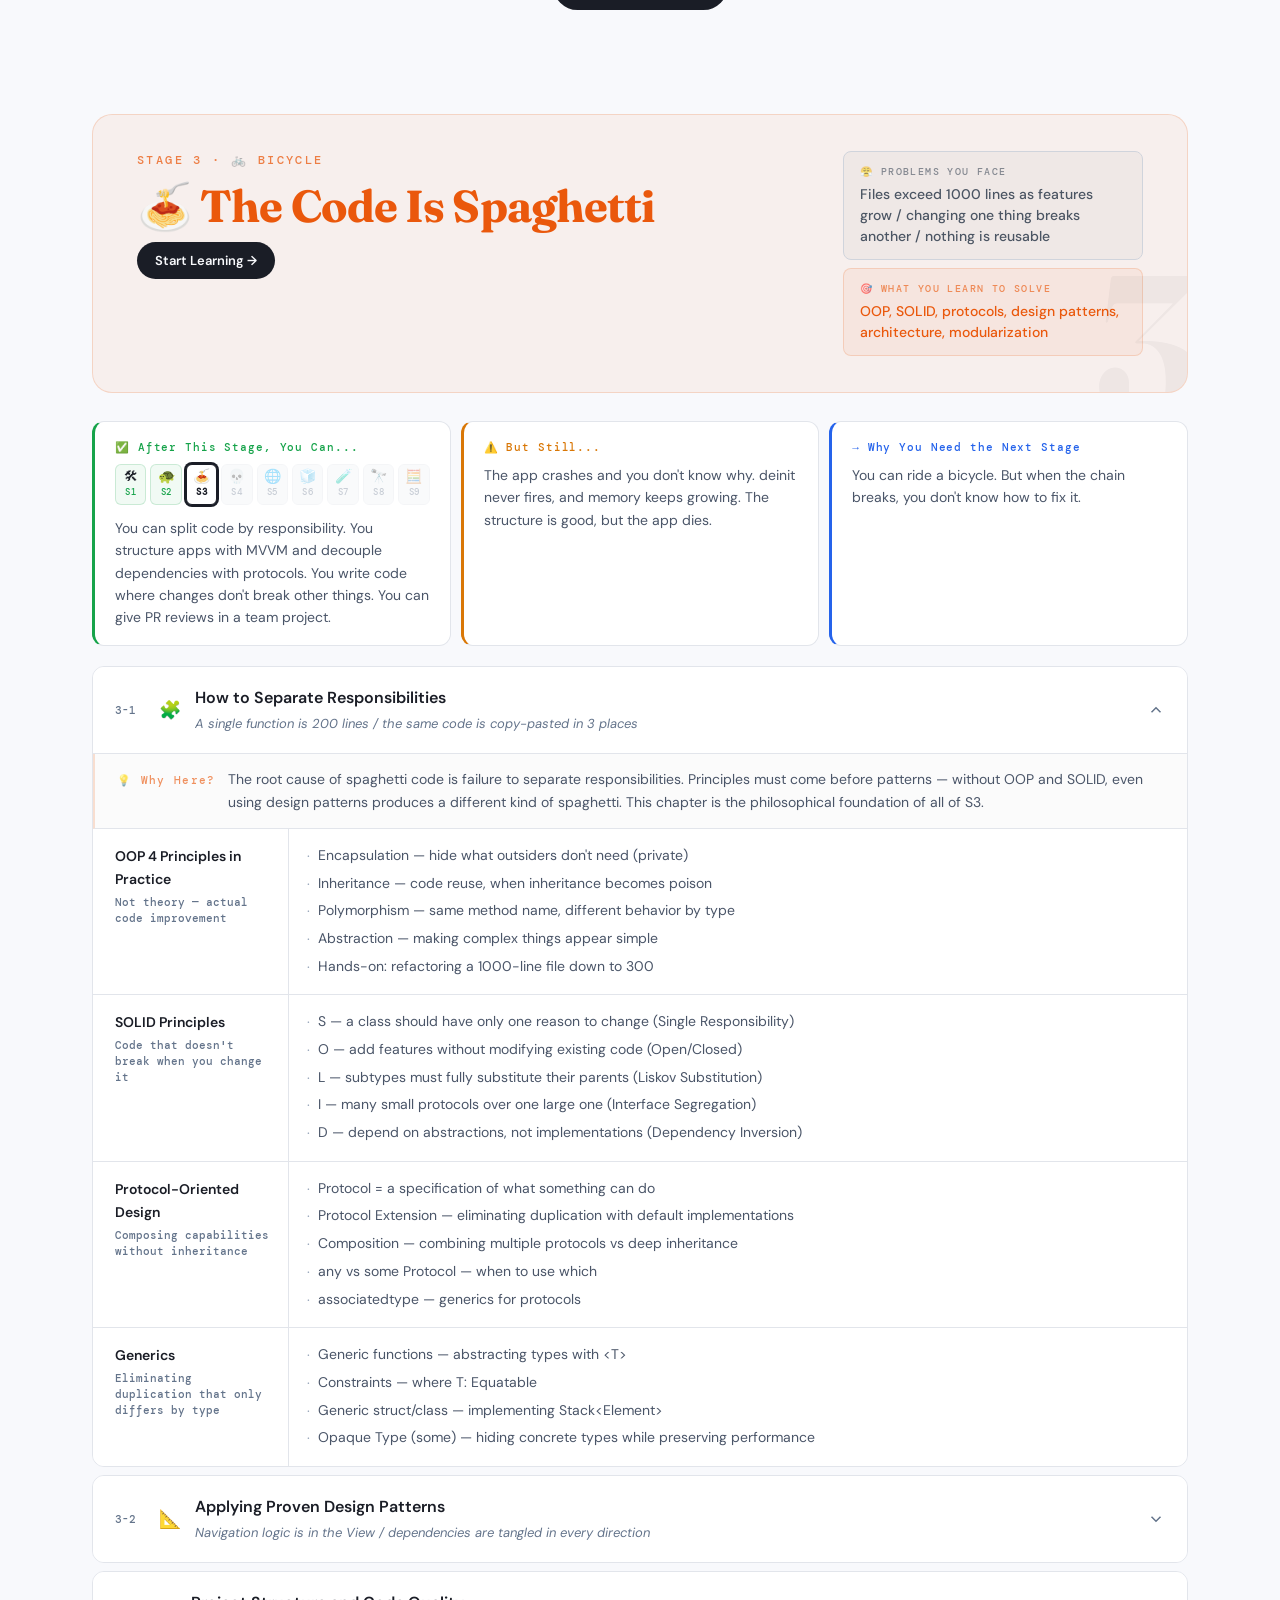
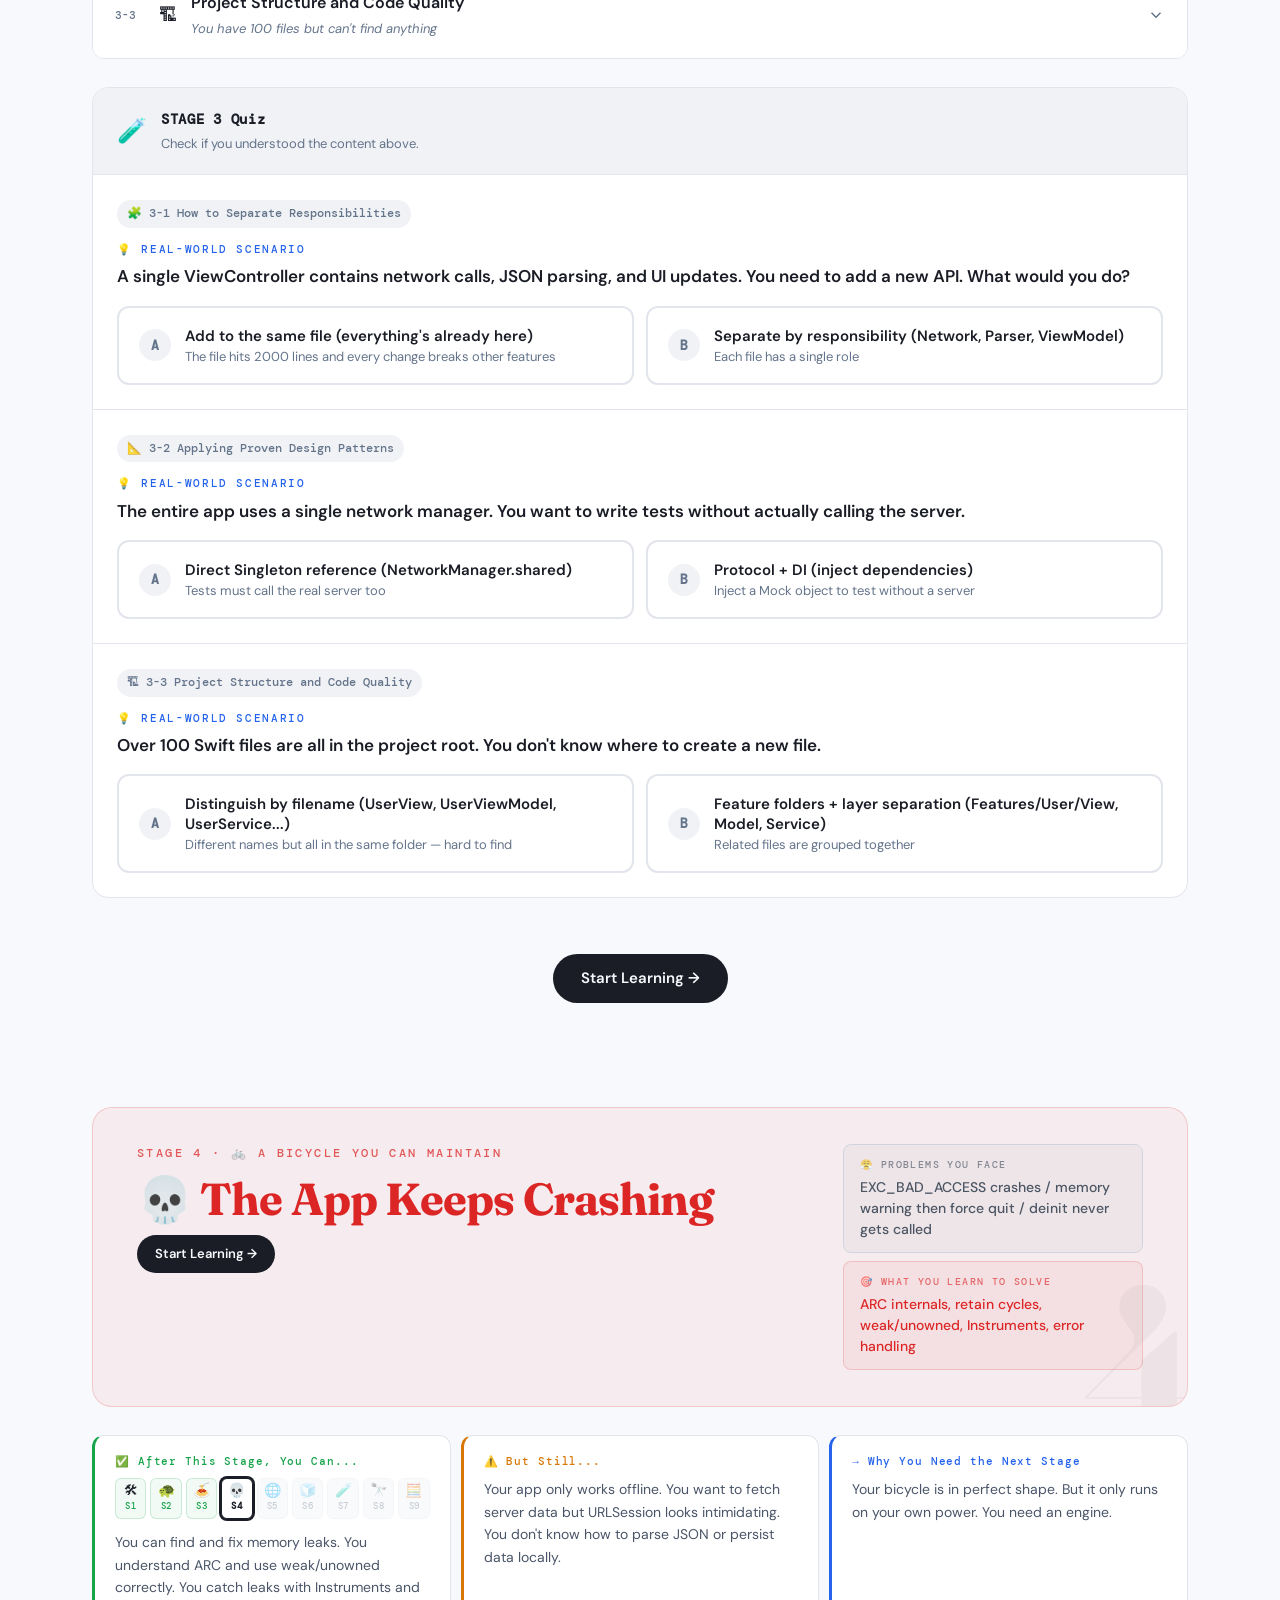
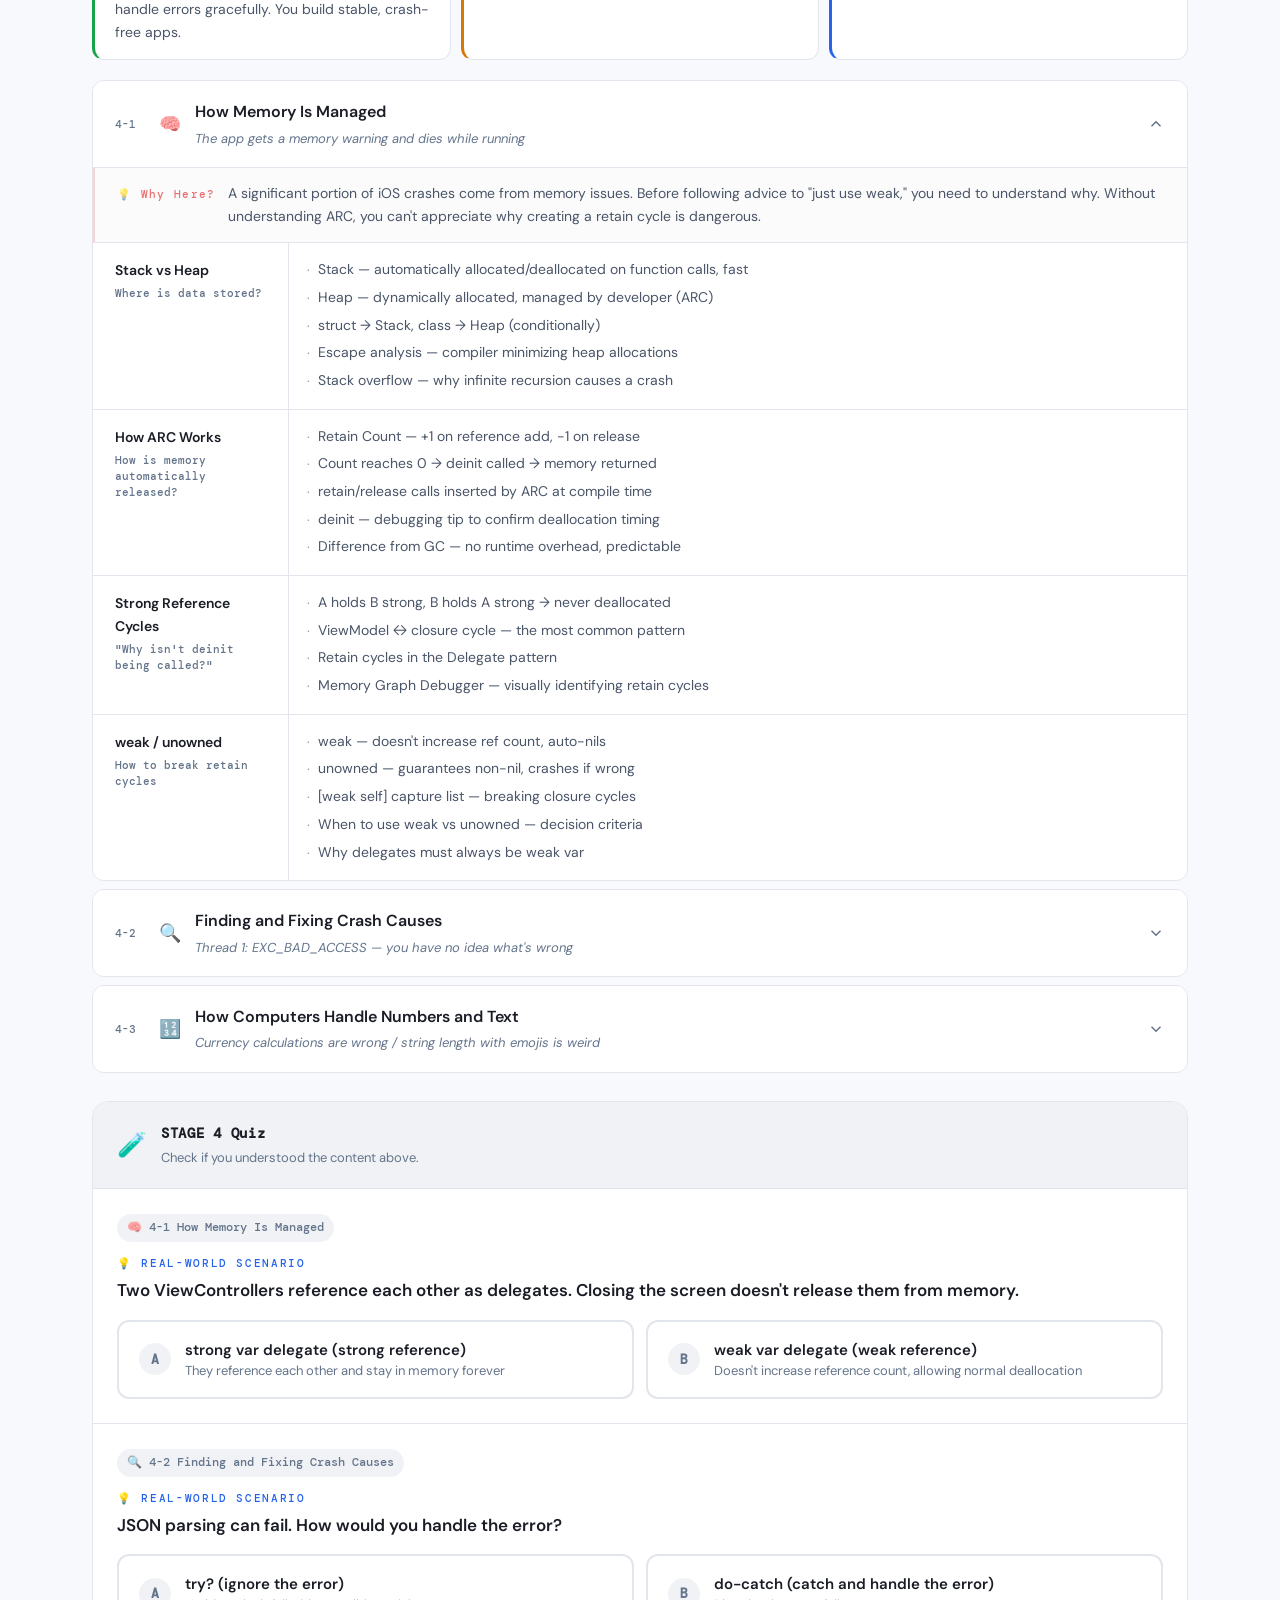
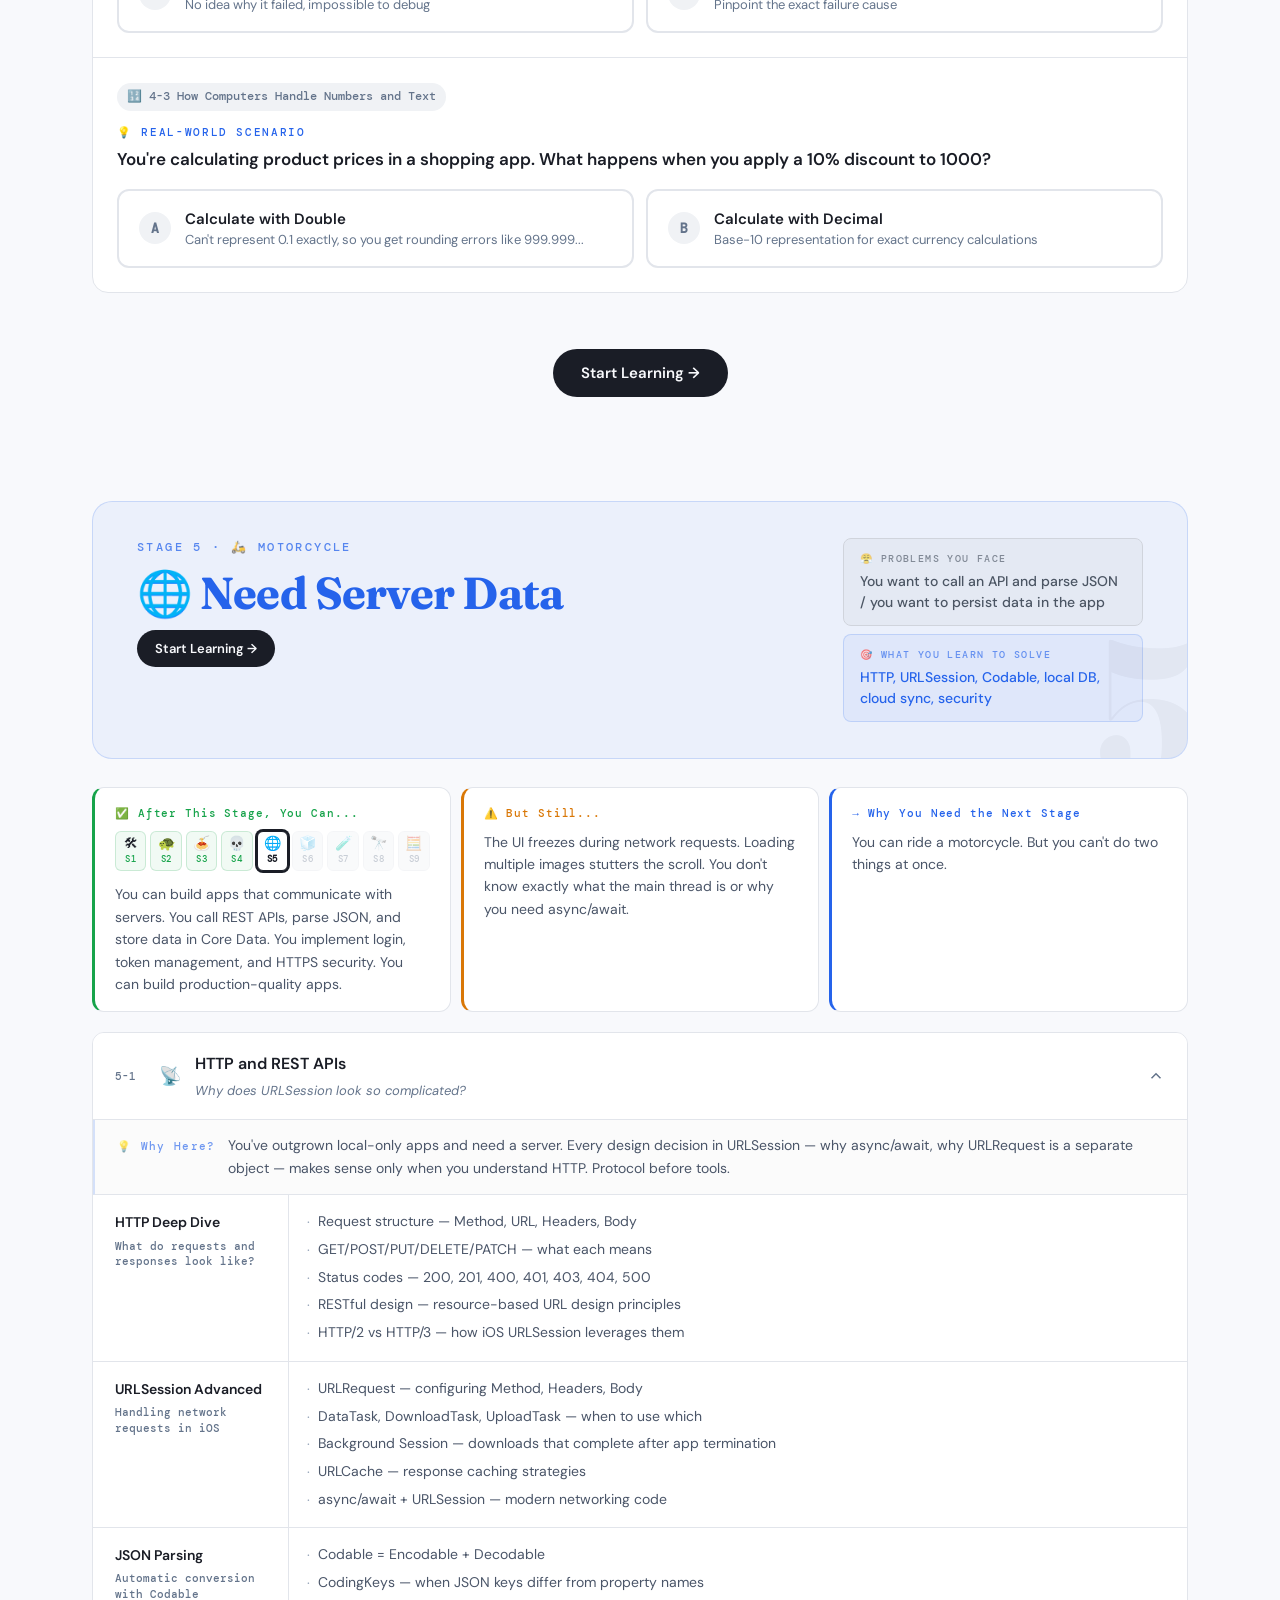
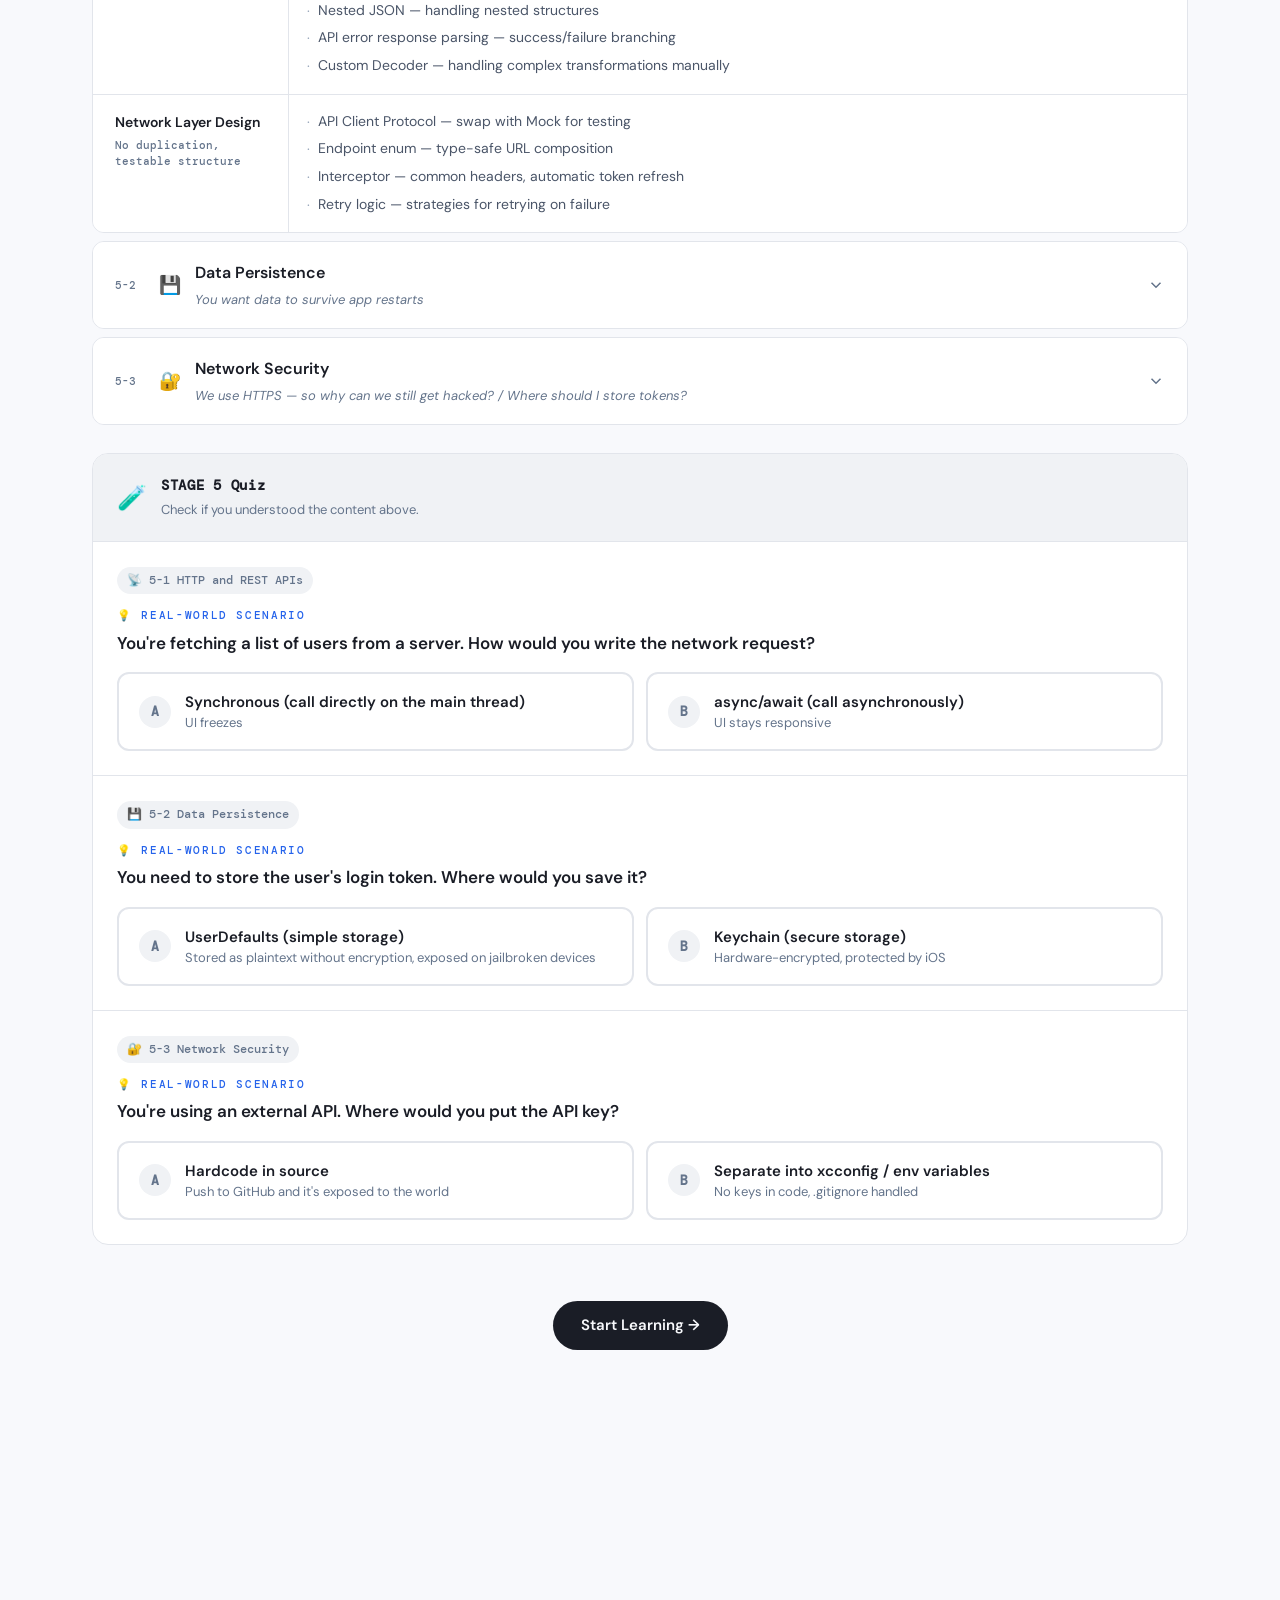
==== commit 2acc031e: "feat: Hero 메시지 고객 중심 전환 + CTA 구조 개선 + Social Proof 추가 - Hero 카피를 철학 중심 → 고객 Pain Point 중심으로 변경 ("CS " ====
--- a/en/index.html
+++ b/en/index.html
@@ -3,13 +3,13 @@
 <head>
 <meta charset="UTF-8">
 <meta name="viewport" content="width=device-width, initial-scale=1.0">
-<meta name="description" data-i18n-attr="content:metaDesc" content="A Top-Down curriculum to learn computer science by solving problems you encounter while building apps. CS roadmap for iOS developers by Leeo.">
+<meta name="description" data-i18n-attr="content:metaDesc" content="Ever been stumped in a CS interview? Learn CS through real problems you hit as an iOS developer — a Top-Down curriculum. 9 stages, 200+ topics.">
 <meta property="og:title" data-i18n-attr="content:ogTitle" content="CS Curriculum for App Developers — Leeo">
-<meta property="og:description" data-i18n-attr="content:ogDesc" content="In a fast-changing world, building from scratch is too slow. Build first, hit walls, then dig deep into the knowledge you need — a Top-Down approach for survival.">
+<meta property="og:description" data-i18n-attr="content:ogDesc" content="You can build apps, but can't explain why they're slow? Learn CS through real problems you hit as an iOS developer — a Top-Down curriculum.">
 <meta property="og:type" content="website">
 <meta property="og:image" content="https://m1zz.github.io/cs-curriculum-repo/assets/og-image.png">
-<meta property="og:image:width" content="1568">
-<meta property="og:image:height" content="686">
+<meta property="og:image:width" content="1200">
+<meta property="og:image:height" content="512">
 <title data-i18n="pageTitle">CS Curriculum for App Developers — Leeo</title>
 <link rel="preconnect" href="https://fonts.googleapis.com">
 <link rel="preconnect" href="https://fonts.gstatic.com" crossorigin>
@@ -38,21 +38,24 @@
   <div class="hero-glow"></div>
   <div class="hero-content">
     <p class="hero-label" data-i18n="heroLabel">Leeo · Top-Down CS Curriculum</p>
-    <h1 class="hero-title" data-i18n-html="heroTitle">Computer Science<br>for <em>App Developers</em></h1>
-    <p class="hero-sub" data-i18n-html="heroSub">In a fast-changing world, building from scratch is too slow.<br>Build first, hit walls, then dig deep into the knowledge you need —<br>a Top-Down approach for survival.</p>
+    <h1 class="hero-title" data-i18n-html="heroTitle">Ever been<br><em>stumped</em> in a<br>CS interview?</h1>
+    <p class="hero-sub" data-i18n-html="heroSub">You can build apps, but can't explain why they're slow?<br>Learn CS through real problems you hit as an iOS developer —<br>a Top-Down curriculum.</p>
     <div class="hero-meta">
       <span class="meta-pill">9 STAGES</span>
       <span class="meta-pill">28 CHAPTERS</span>
       <span class="meta-pill">200+ TOPICS</span>
       <span class="meta-pill">TOP-DOWN</span>
     </div>
+    <div class="hero-social-proof" data-i18n-html="heroSocialProof">
+      <strong>iOS developers</strong> are learning CS with this curriculum right now.
+    </div>
     <div class="hero-req">
       <span class="req-icon">💻</span>
       <span class="req-text" data-i18n-html="heroReq">All you need to start is a <strong>Mac</strong> and <strong>Xcode</strong>.</span>
     </div>
     <div class="hero-actions">
-      <a href="#s1" class="btn-primary" data-i18n="btnCurriculum">View Curriculum</a>
-      <a href="#cs-map" class="btn-ghost" data-i18n="btnCsMap">View CS Course Mapping →</a>
+      <a href="https://leeo25.substack.com/" target="_blank" rel="noopener" class="btn-primary" data-i18n="btnNewsletter">Free Newsletter</a>
+      <a href="#s1" class="btn-ghost" data-i18n="btnCurriculum">View Curriculum →</a>
     </div>
   </div>
   <div class="hero-flow">
--- a/assets/style.css
+++ b/assets/style.css
@@ -194,6 +194,20 @@
   font-weight: 600;
   color: var(--text);
 }
+
+.hero-social-proof {
+  font-size: 14px;
+  color: var(--muted);
+  margin-bottom: 20px;
+  padding: 8px 16px;
+  background: linear-gradient(135deg, rgba(37,99,235,.06), rgba(147,51,234,.06));
+  border: 1px solid rgba(37,99,235,.15);
+  border-radius: 100px;
+  width: fit-content;
+  opacity: 0;
+  animation: fadeUp .6s ease .65s forwards;
+}
+.hero-social-proof strong { color: var(--text); font-weight: 600; }
 
 .hero-actions {
   display: flex;
@@ -1840,6 +1854,7 @@
   }
   .hero-sub { max-width: 100%; }
   .hero-meta { justify-content: center; }
+  .hero-social-proof { margin-left: auto; margin-right: auto; text-align: center; }
   .hero-actions { justify-content: center; }
   .hero-flow { display: none; }
   .sticky-inner { padding: 10px 20px; }
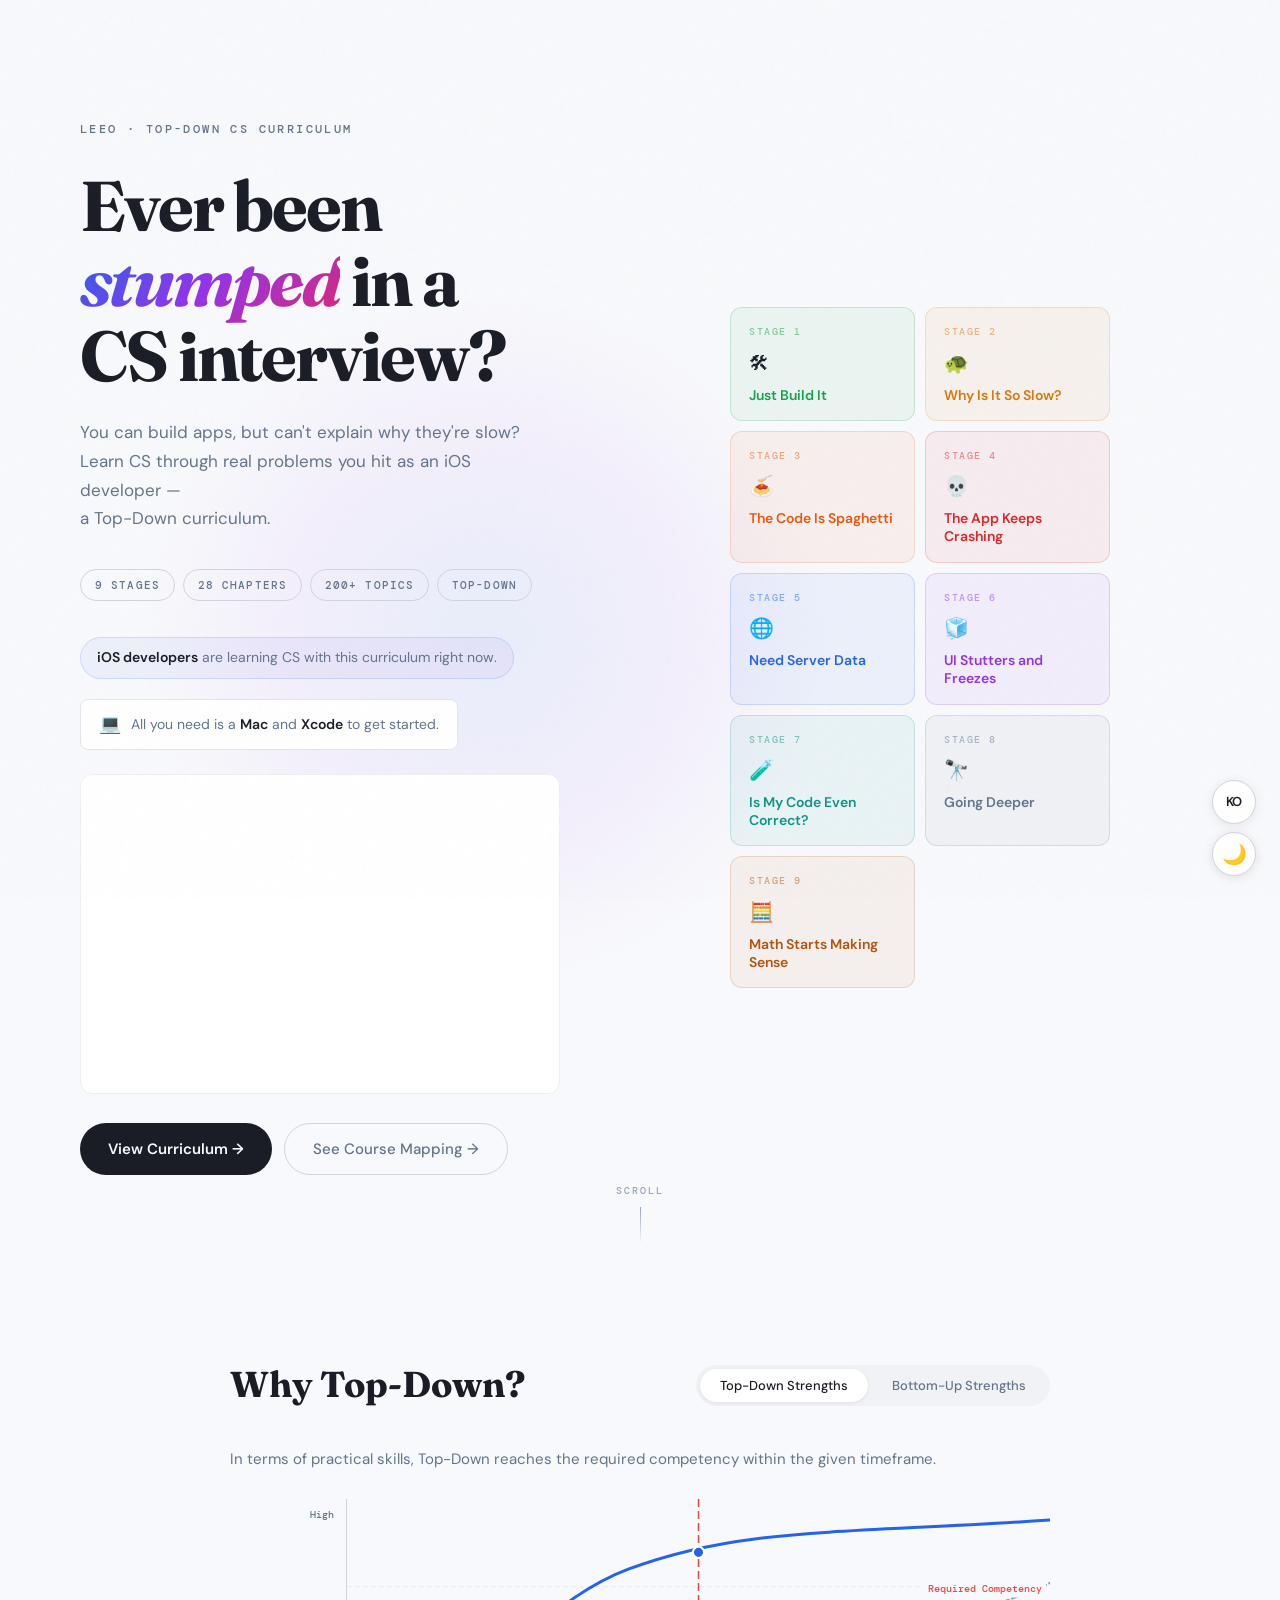
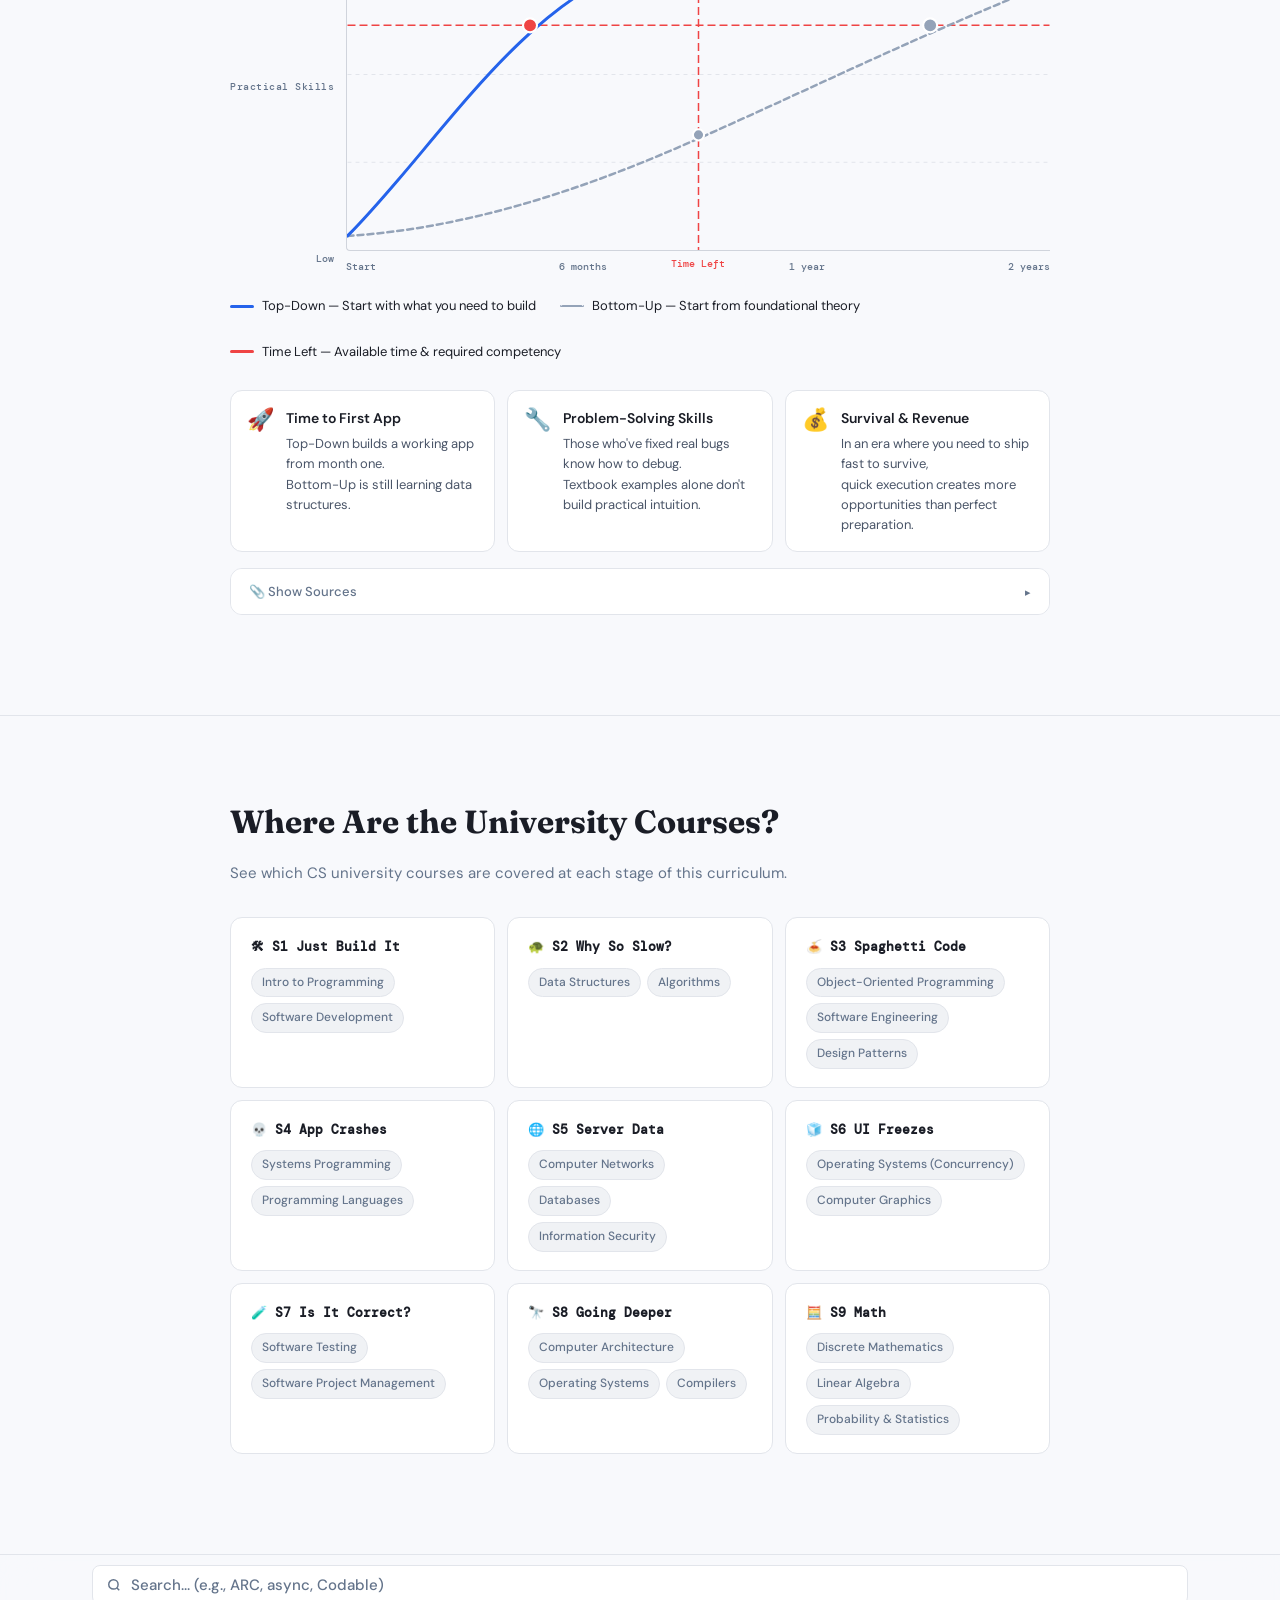
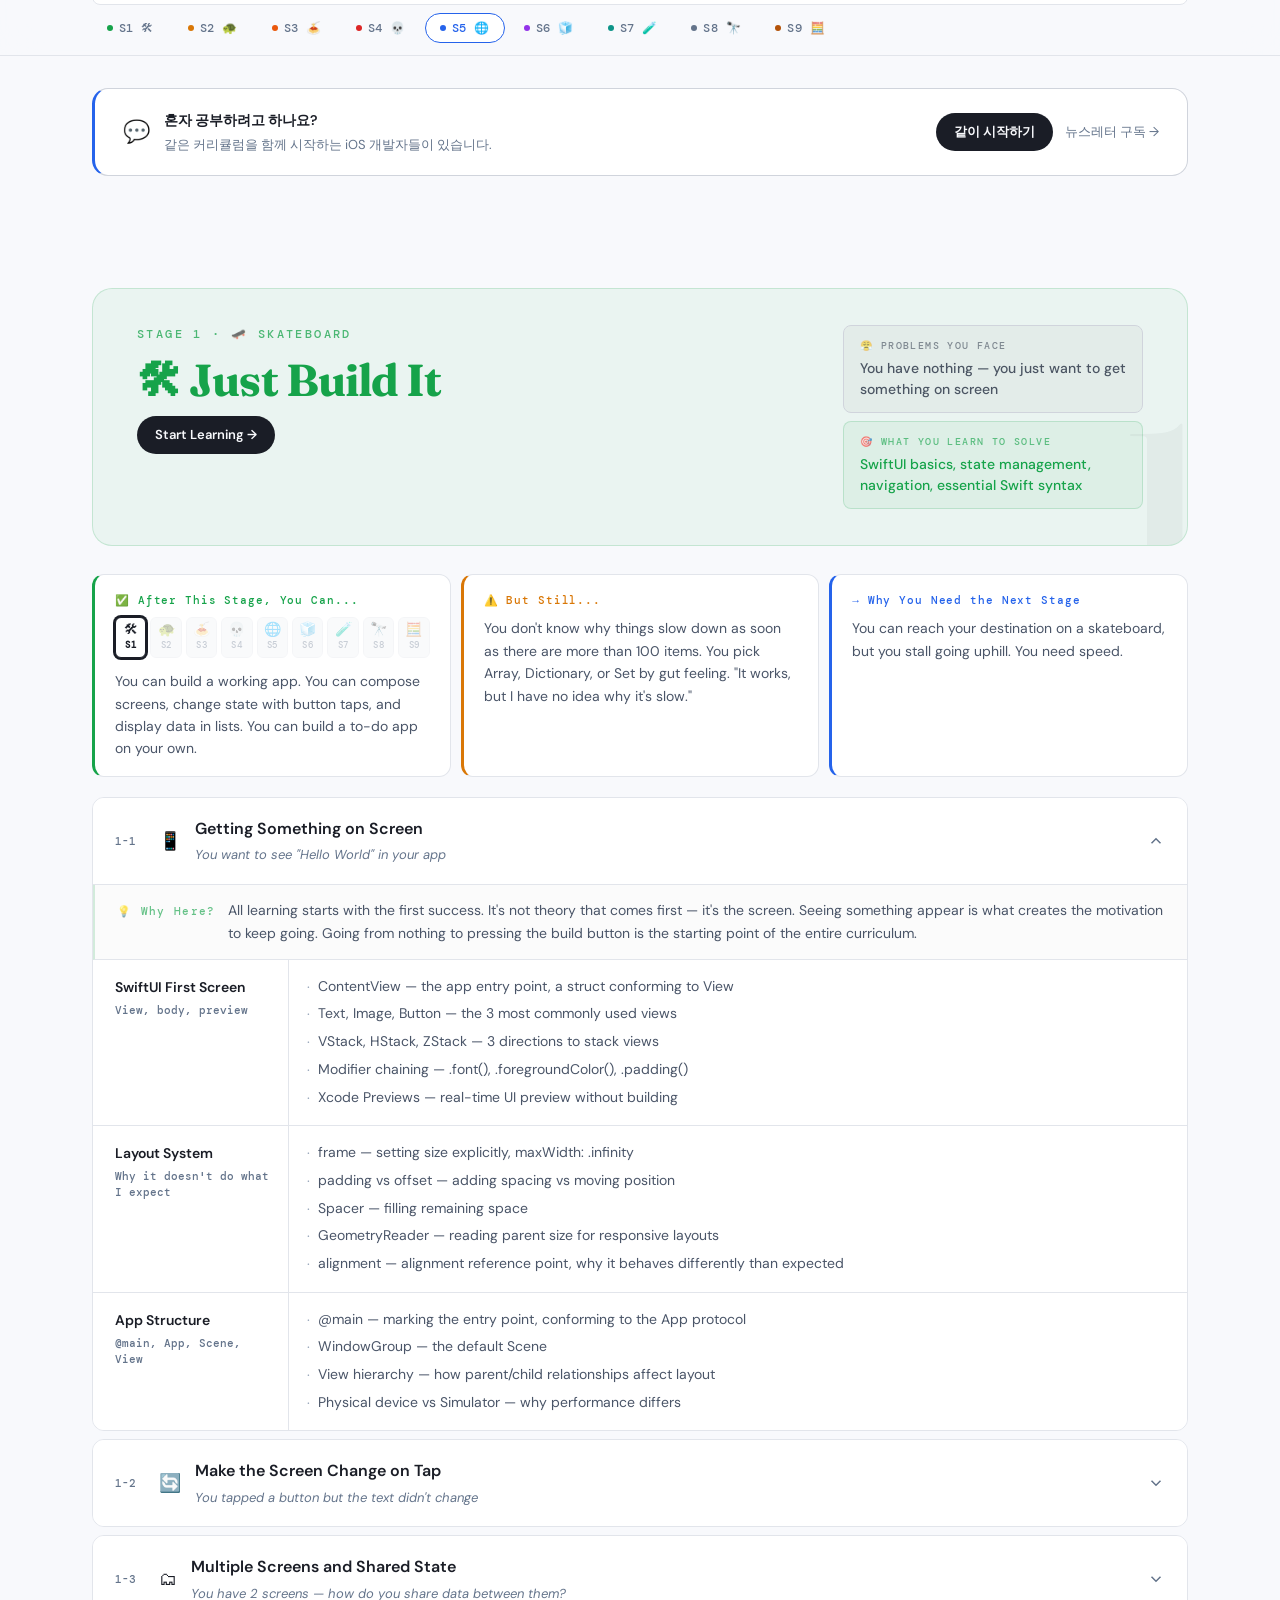
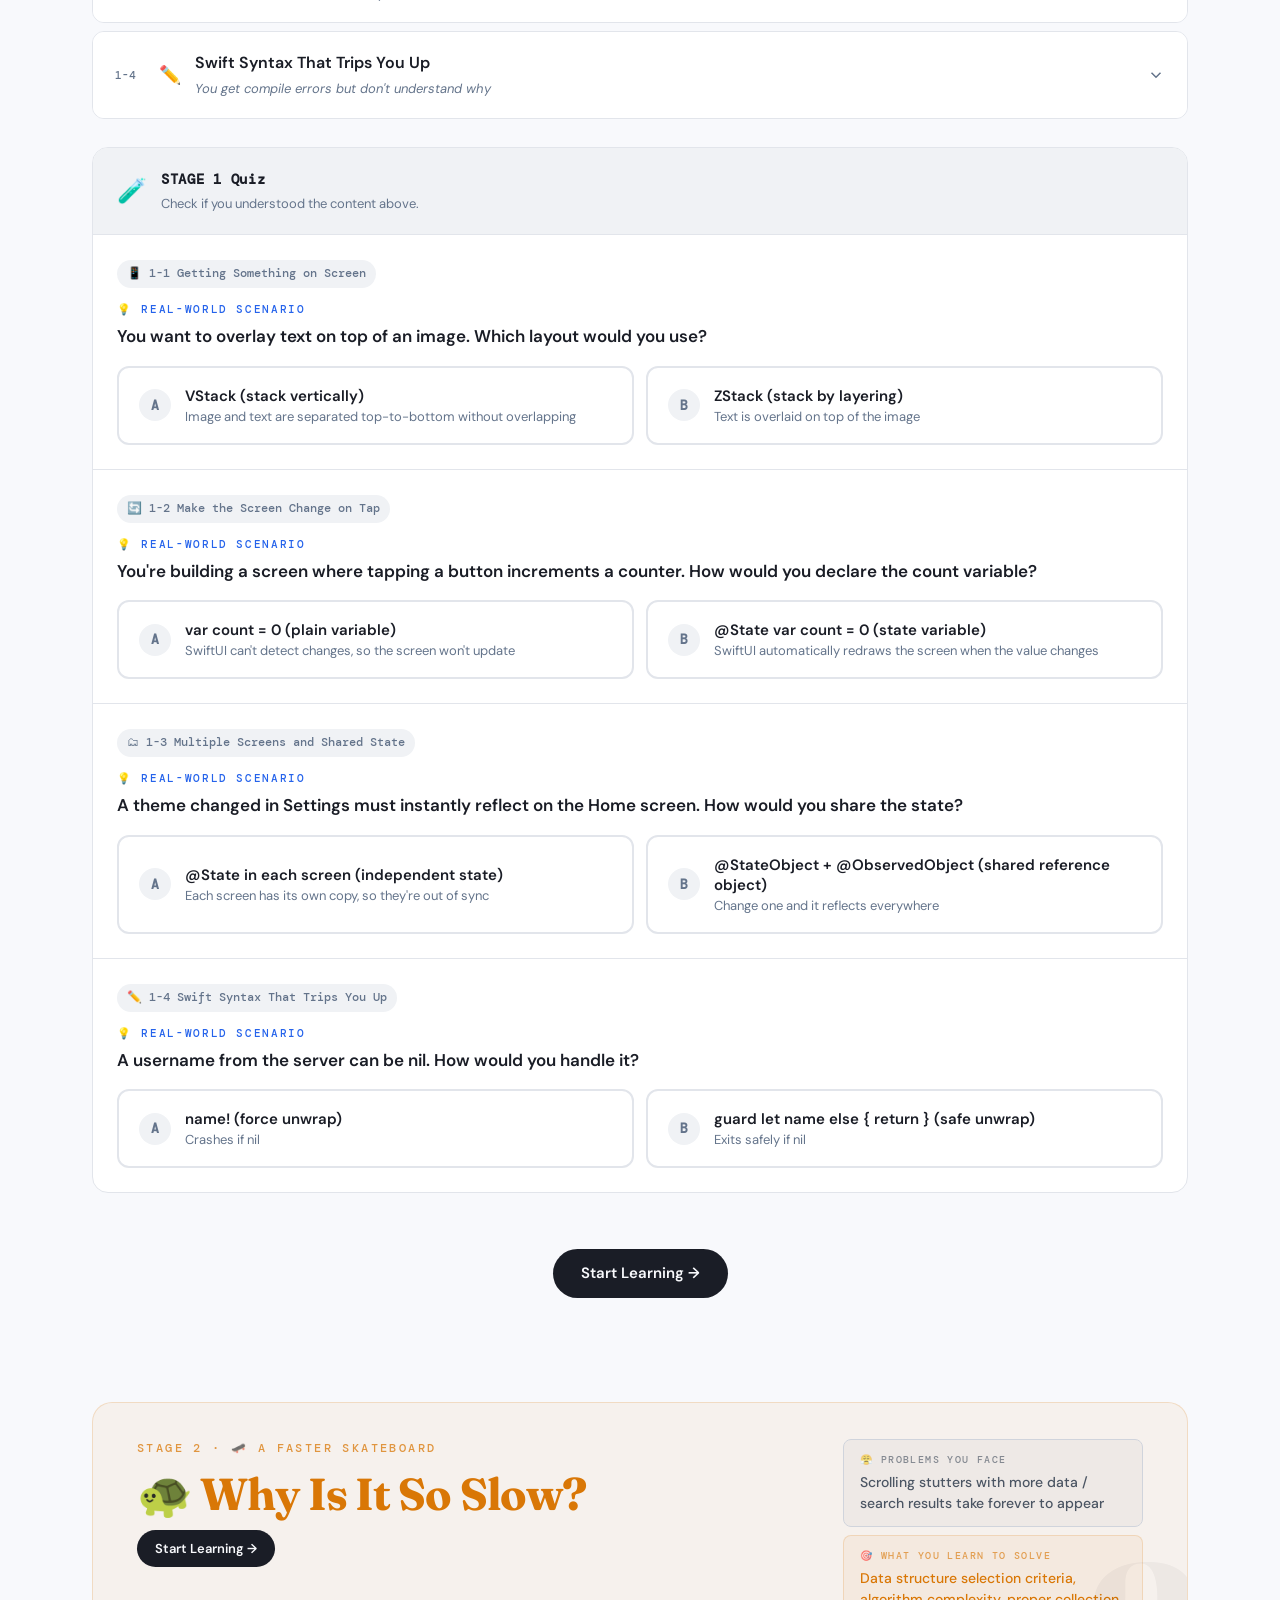
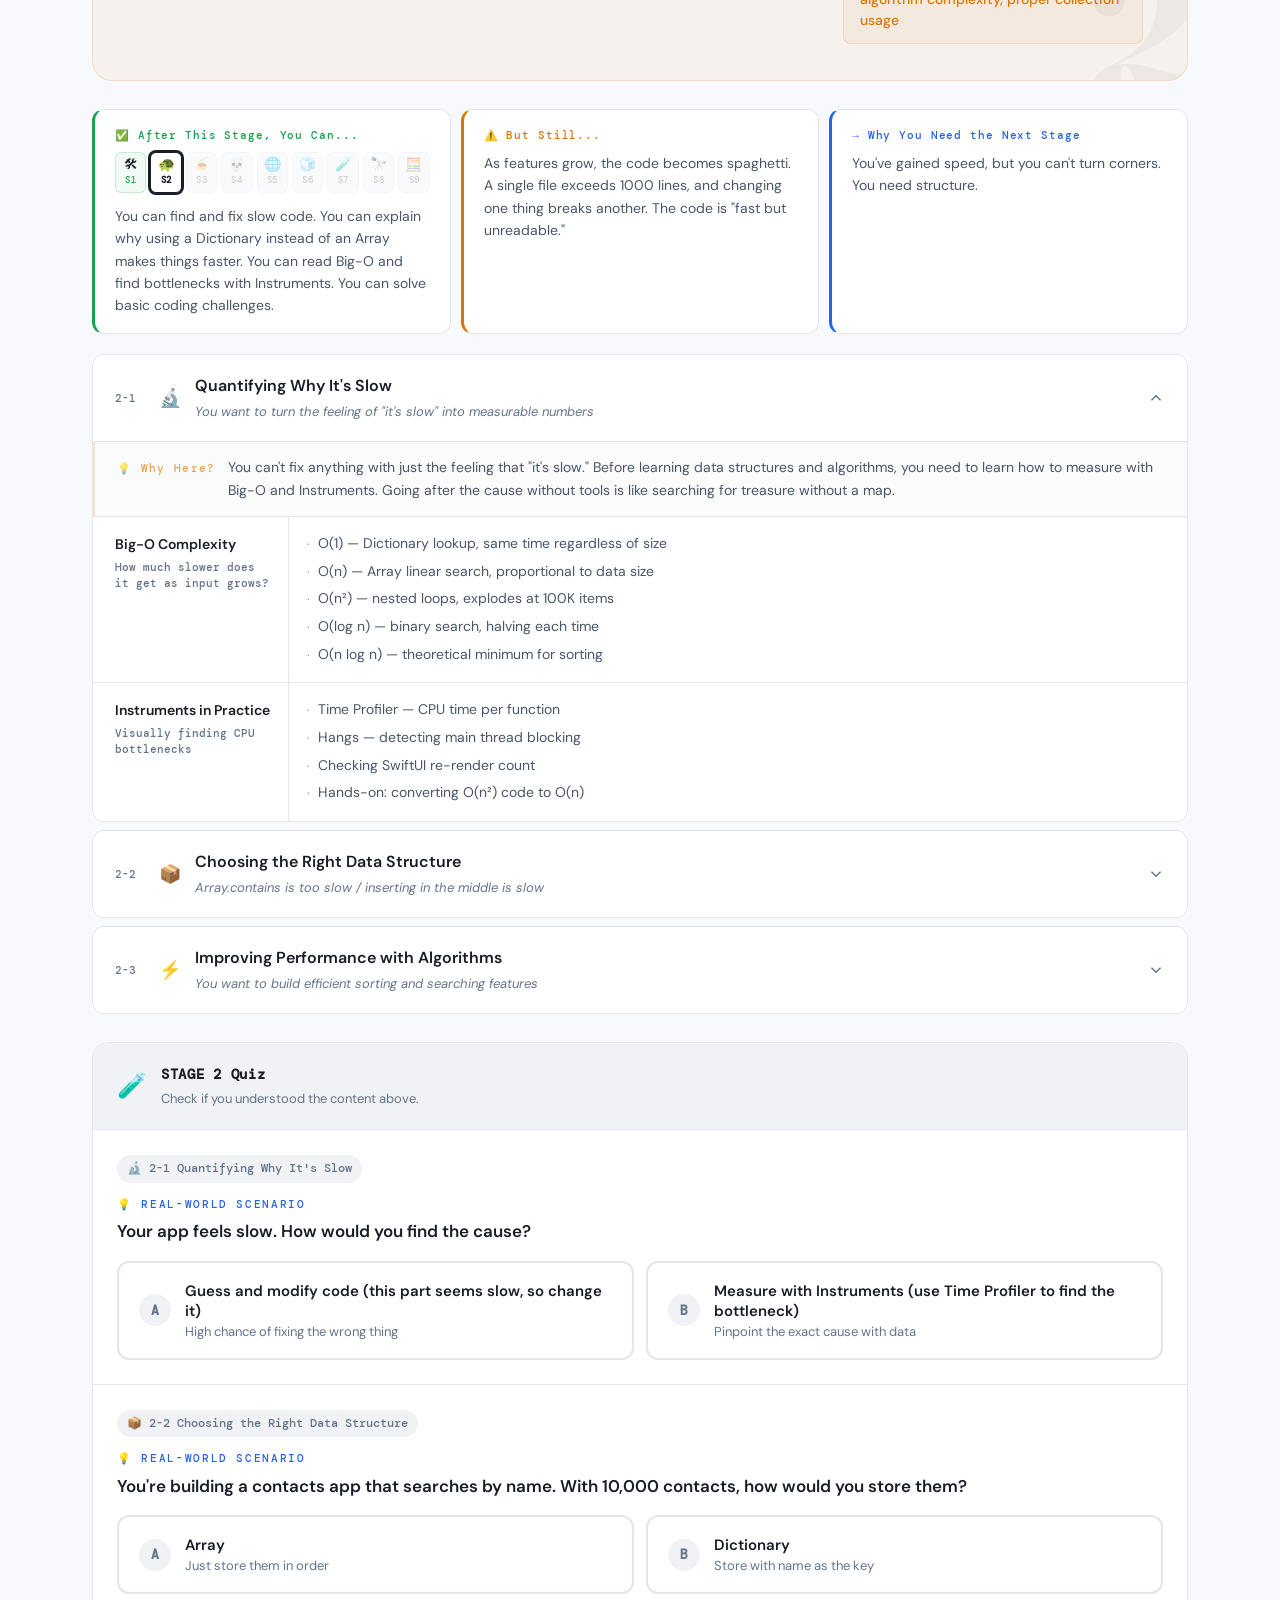
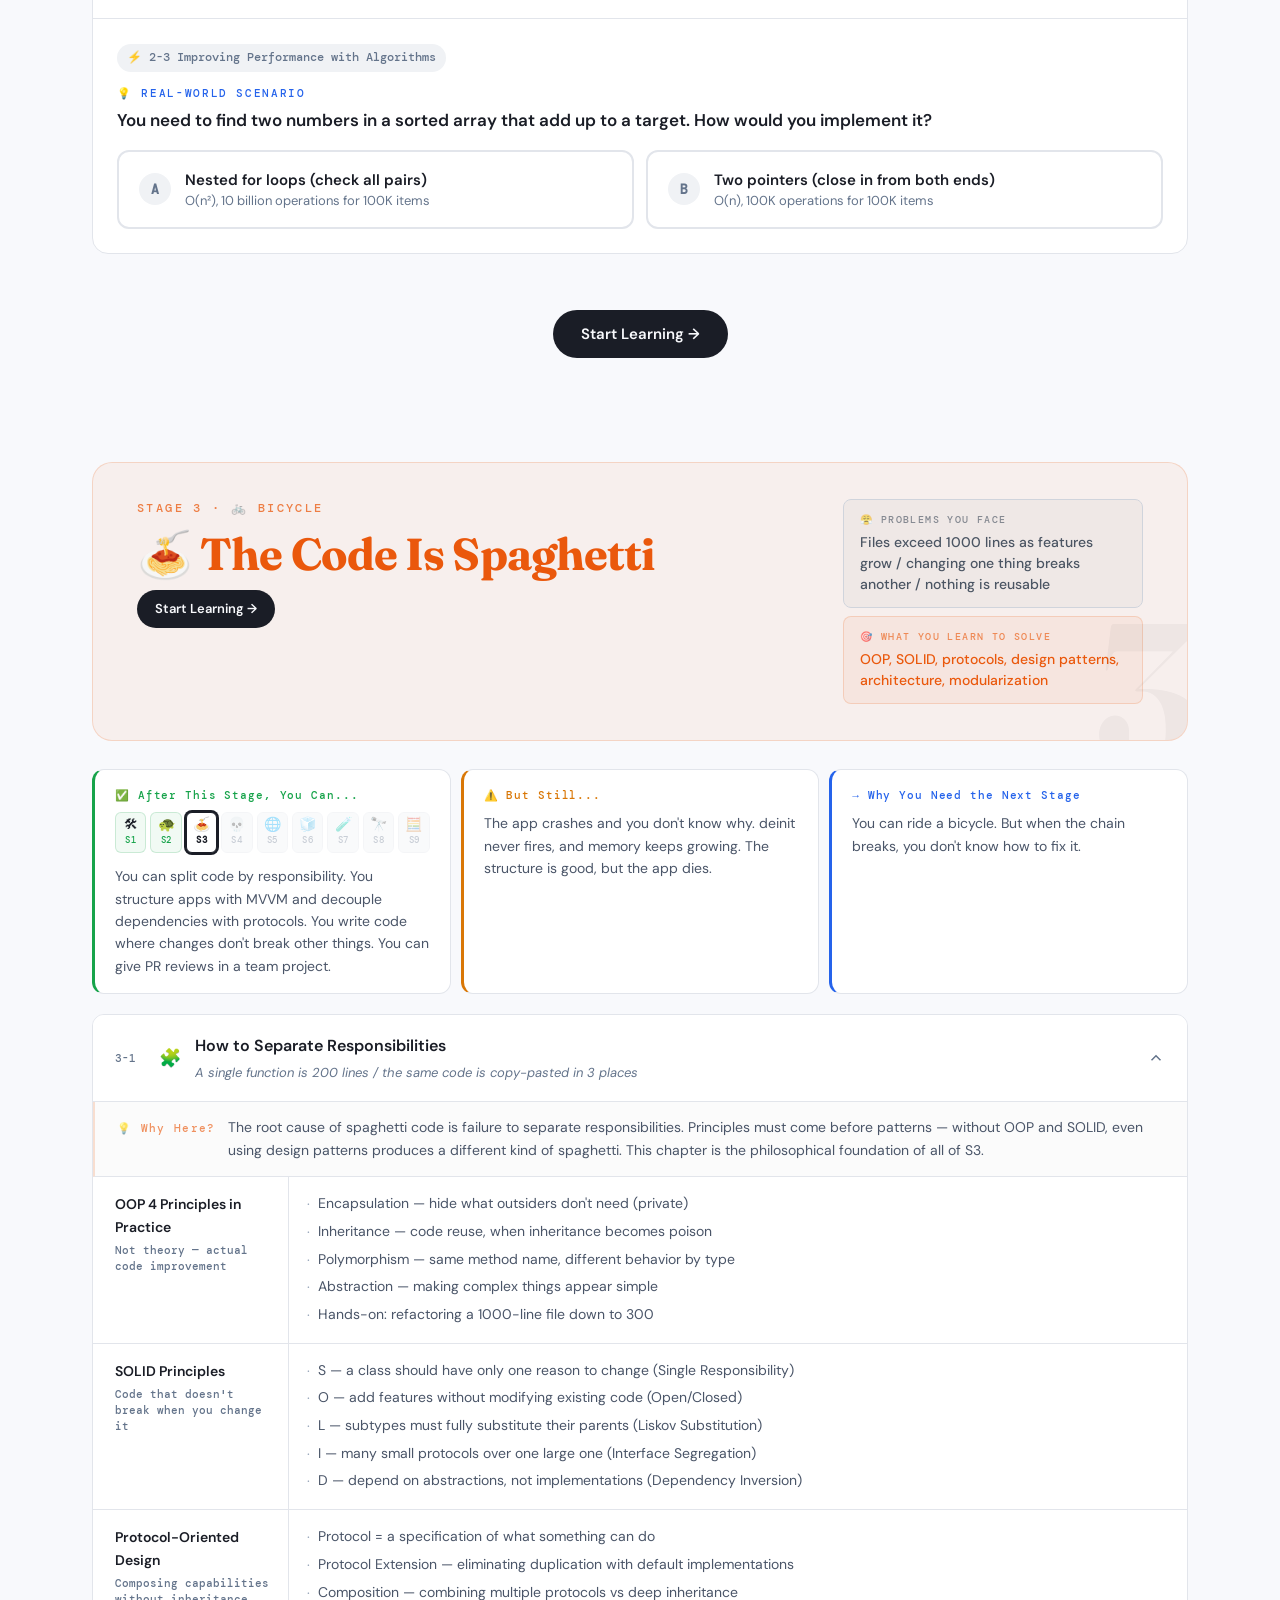
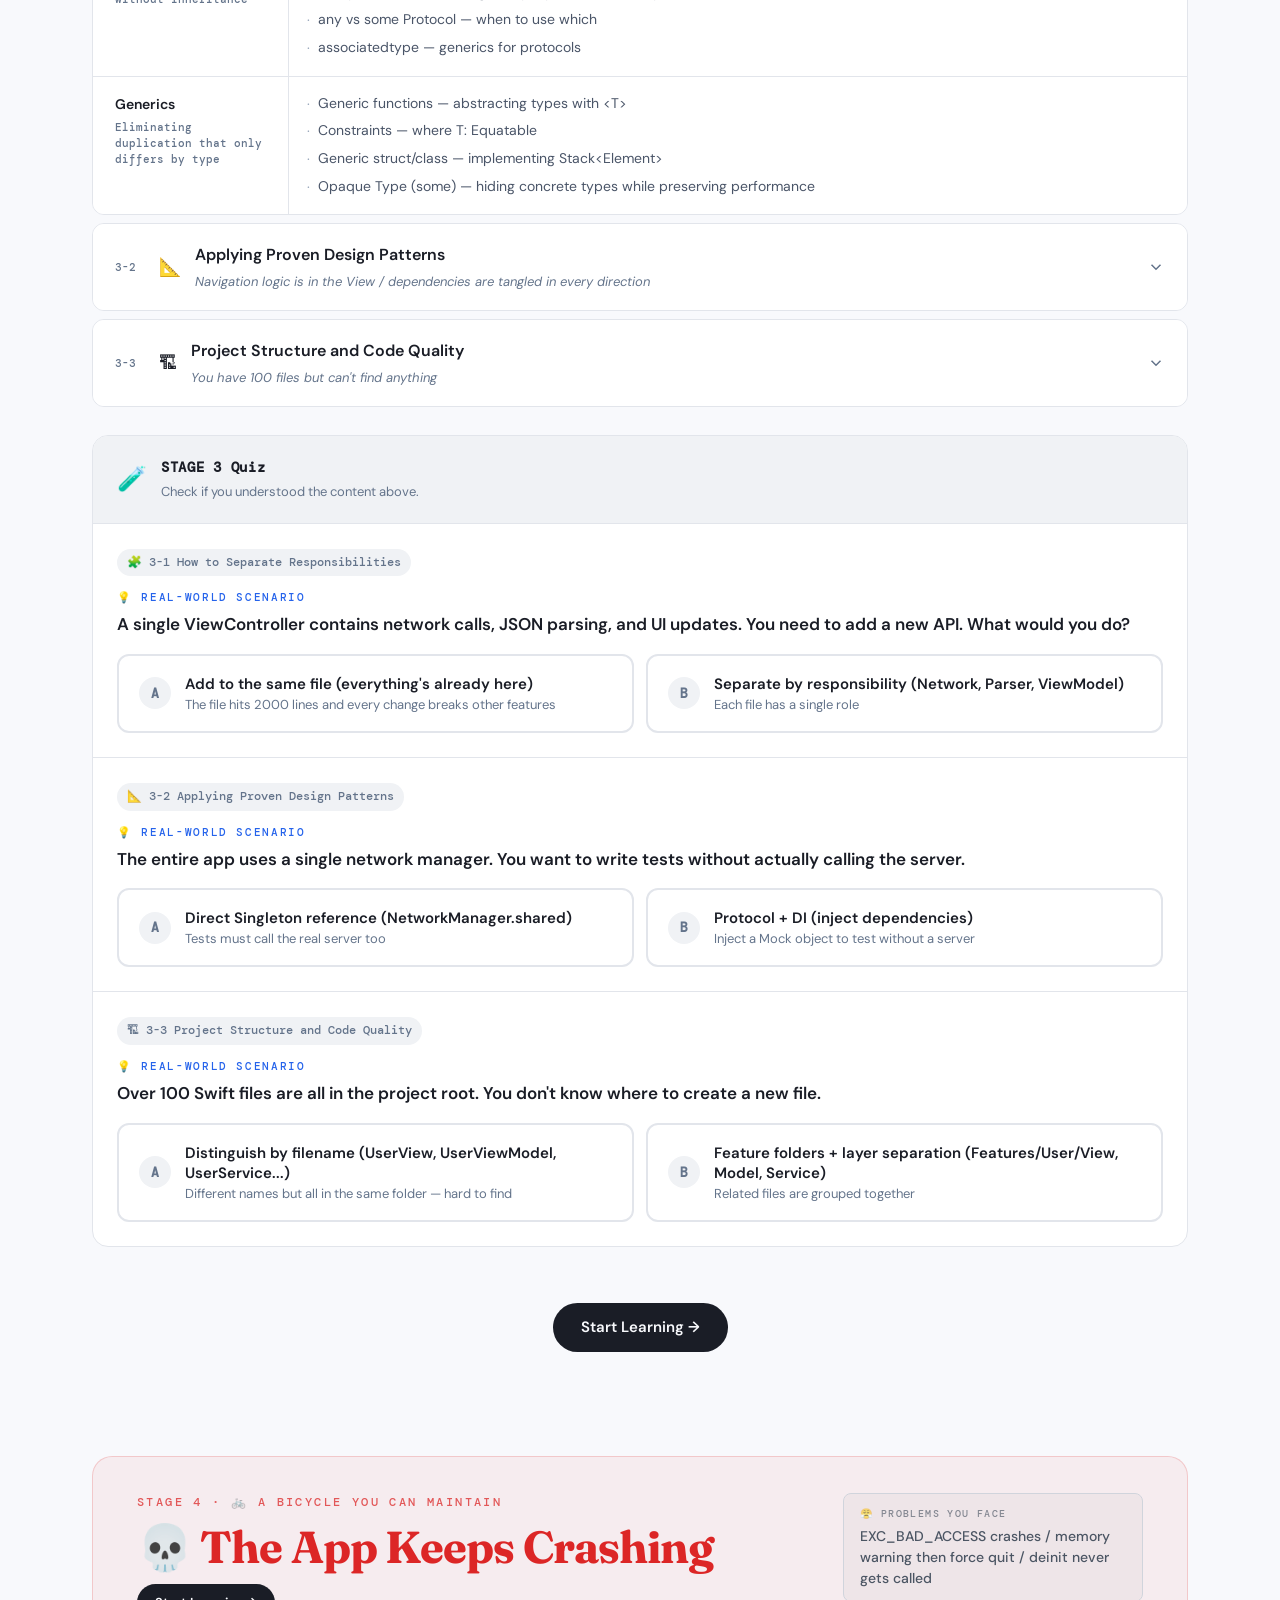
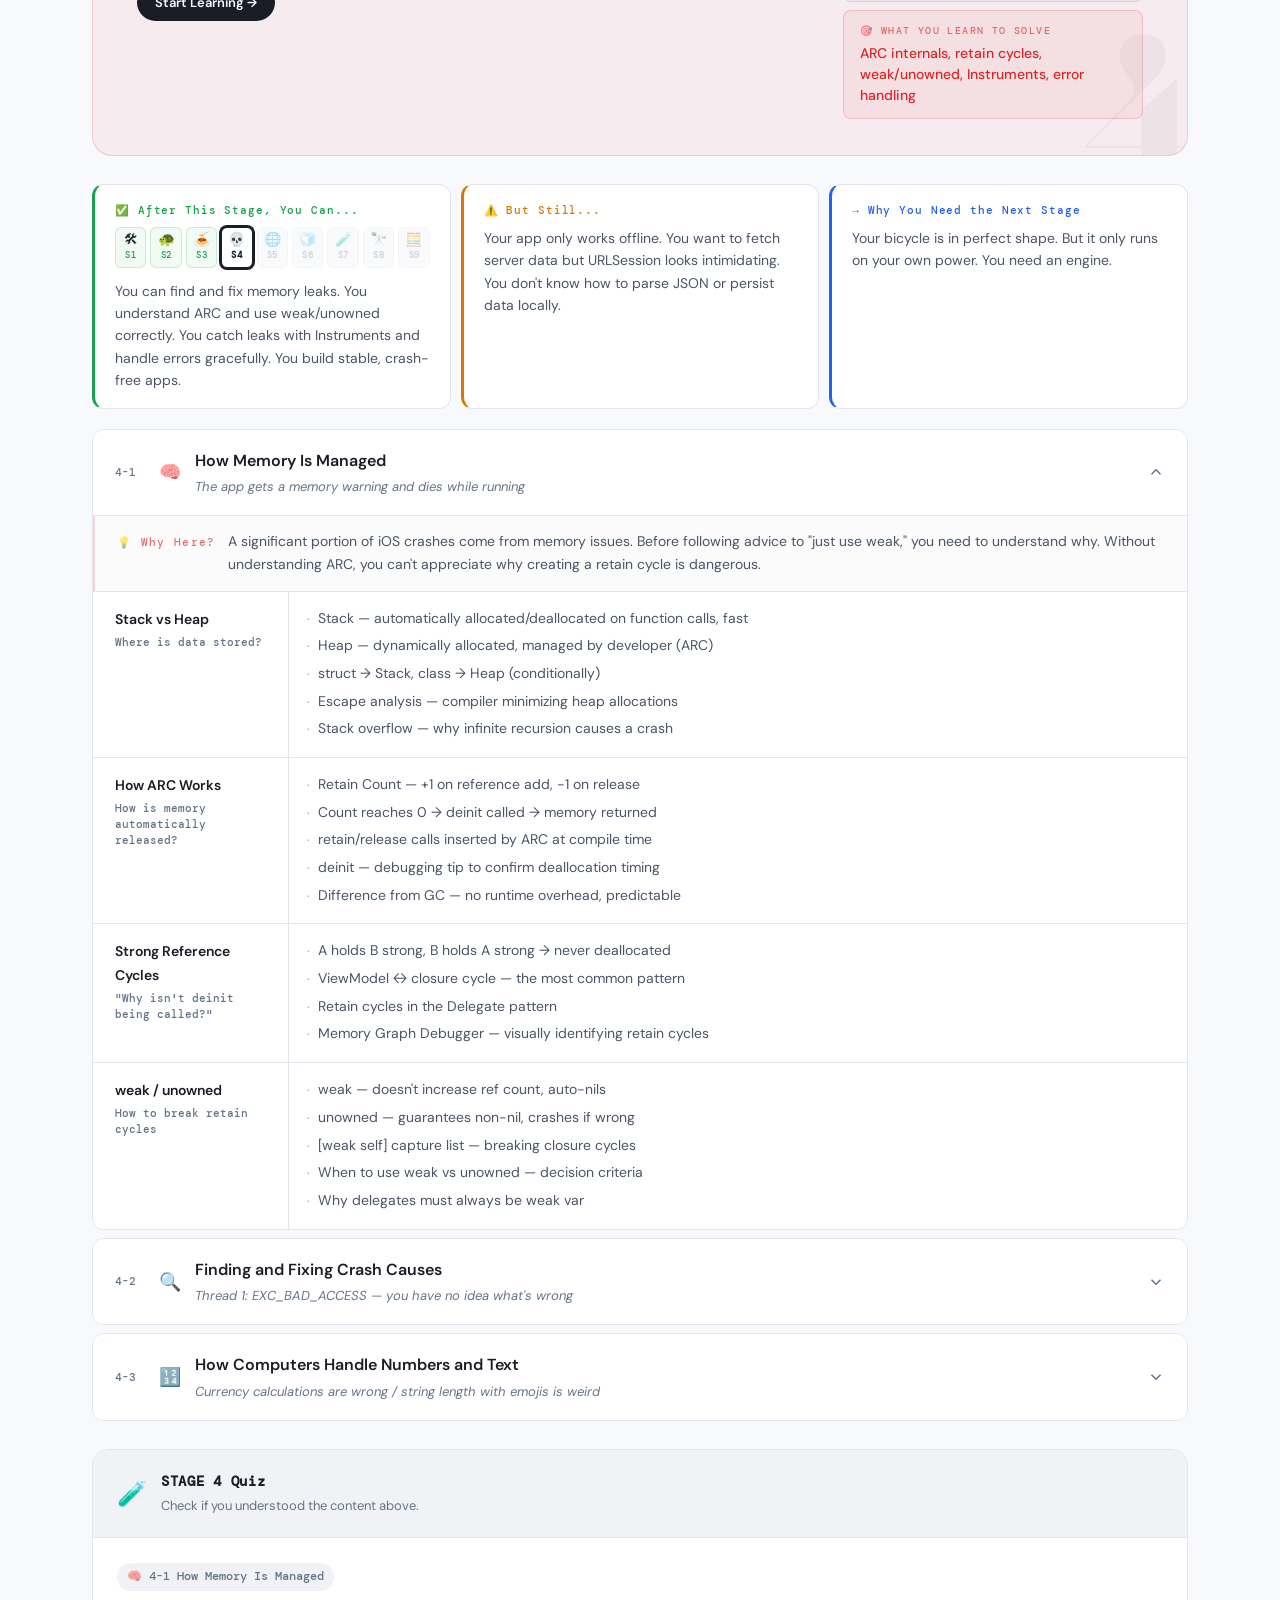
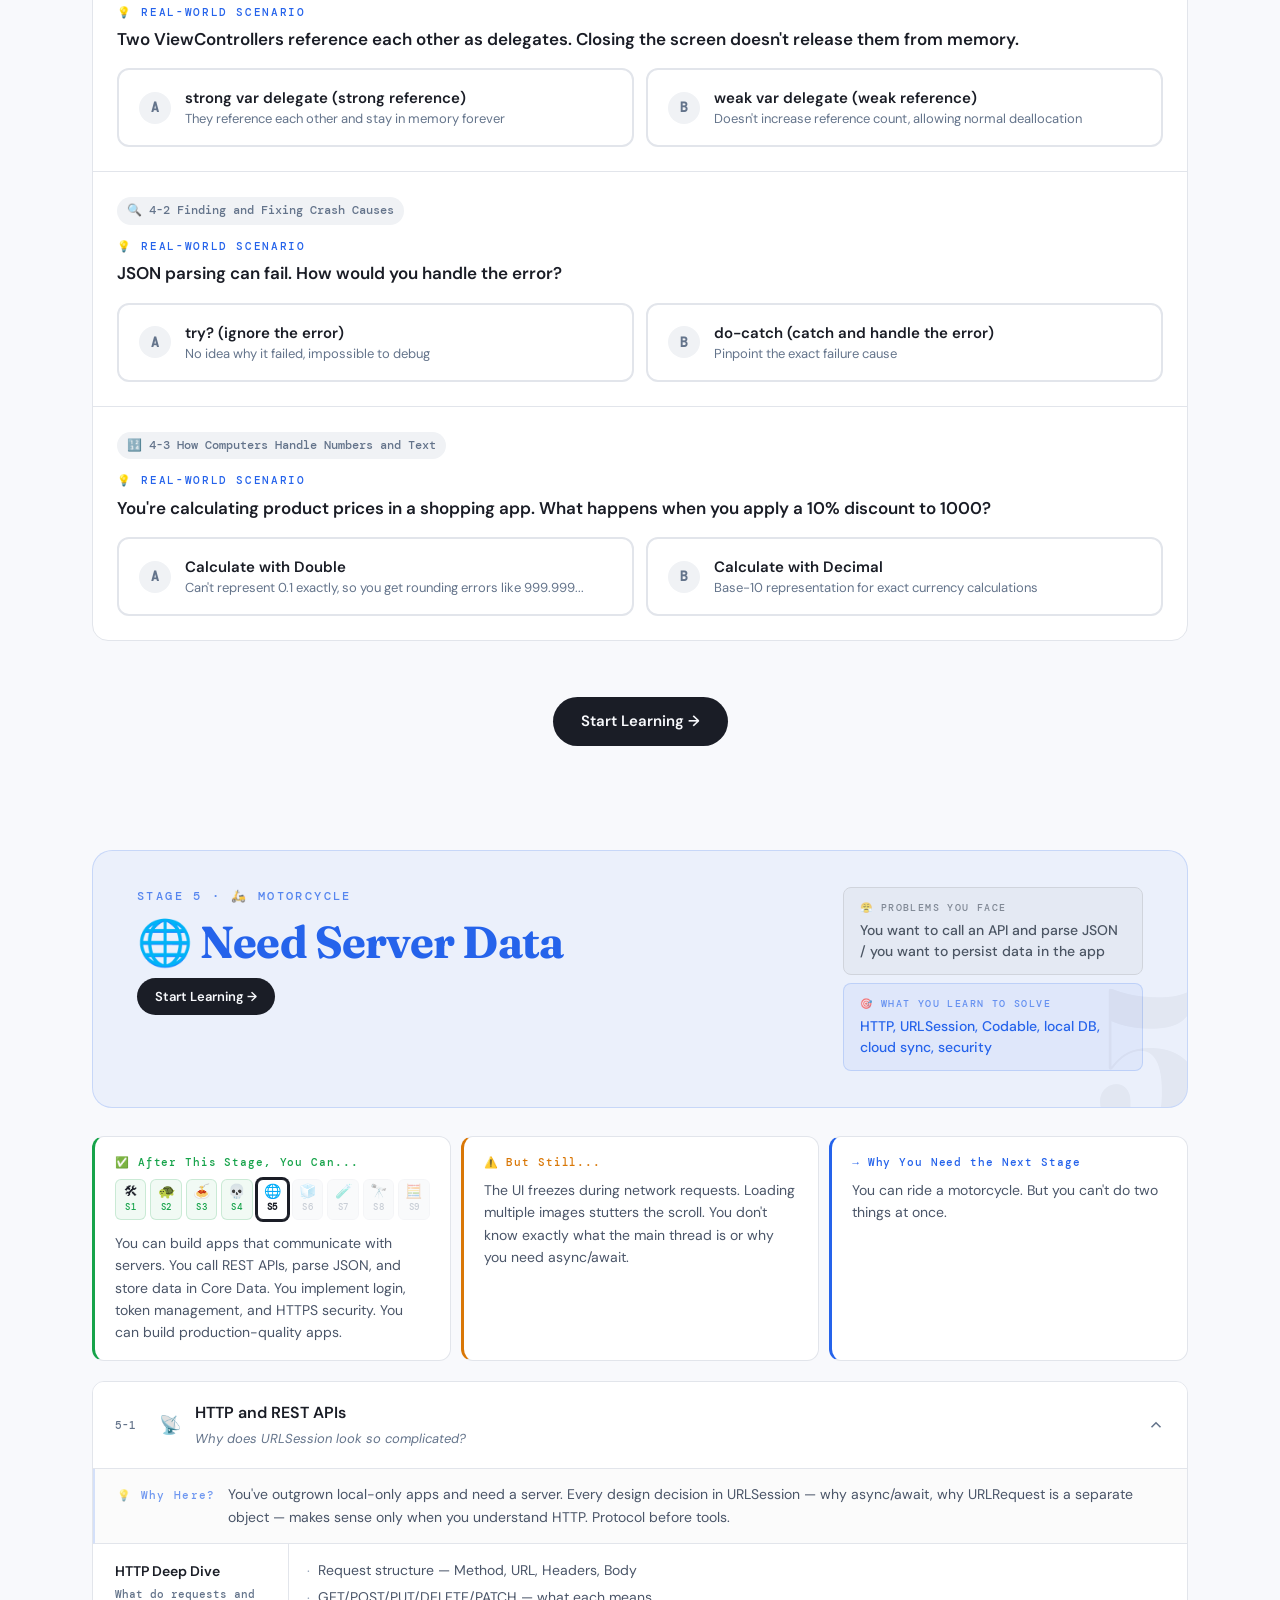
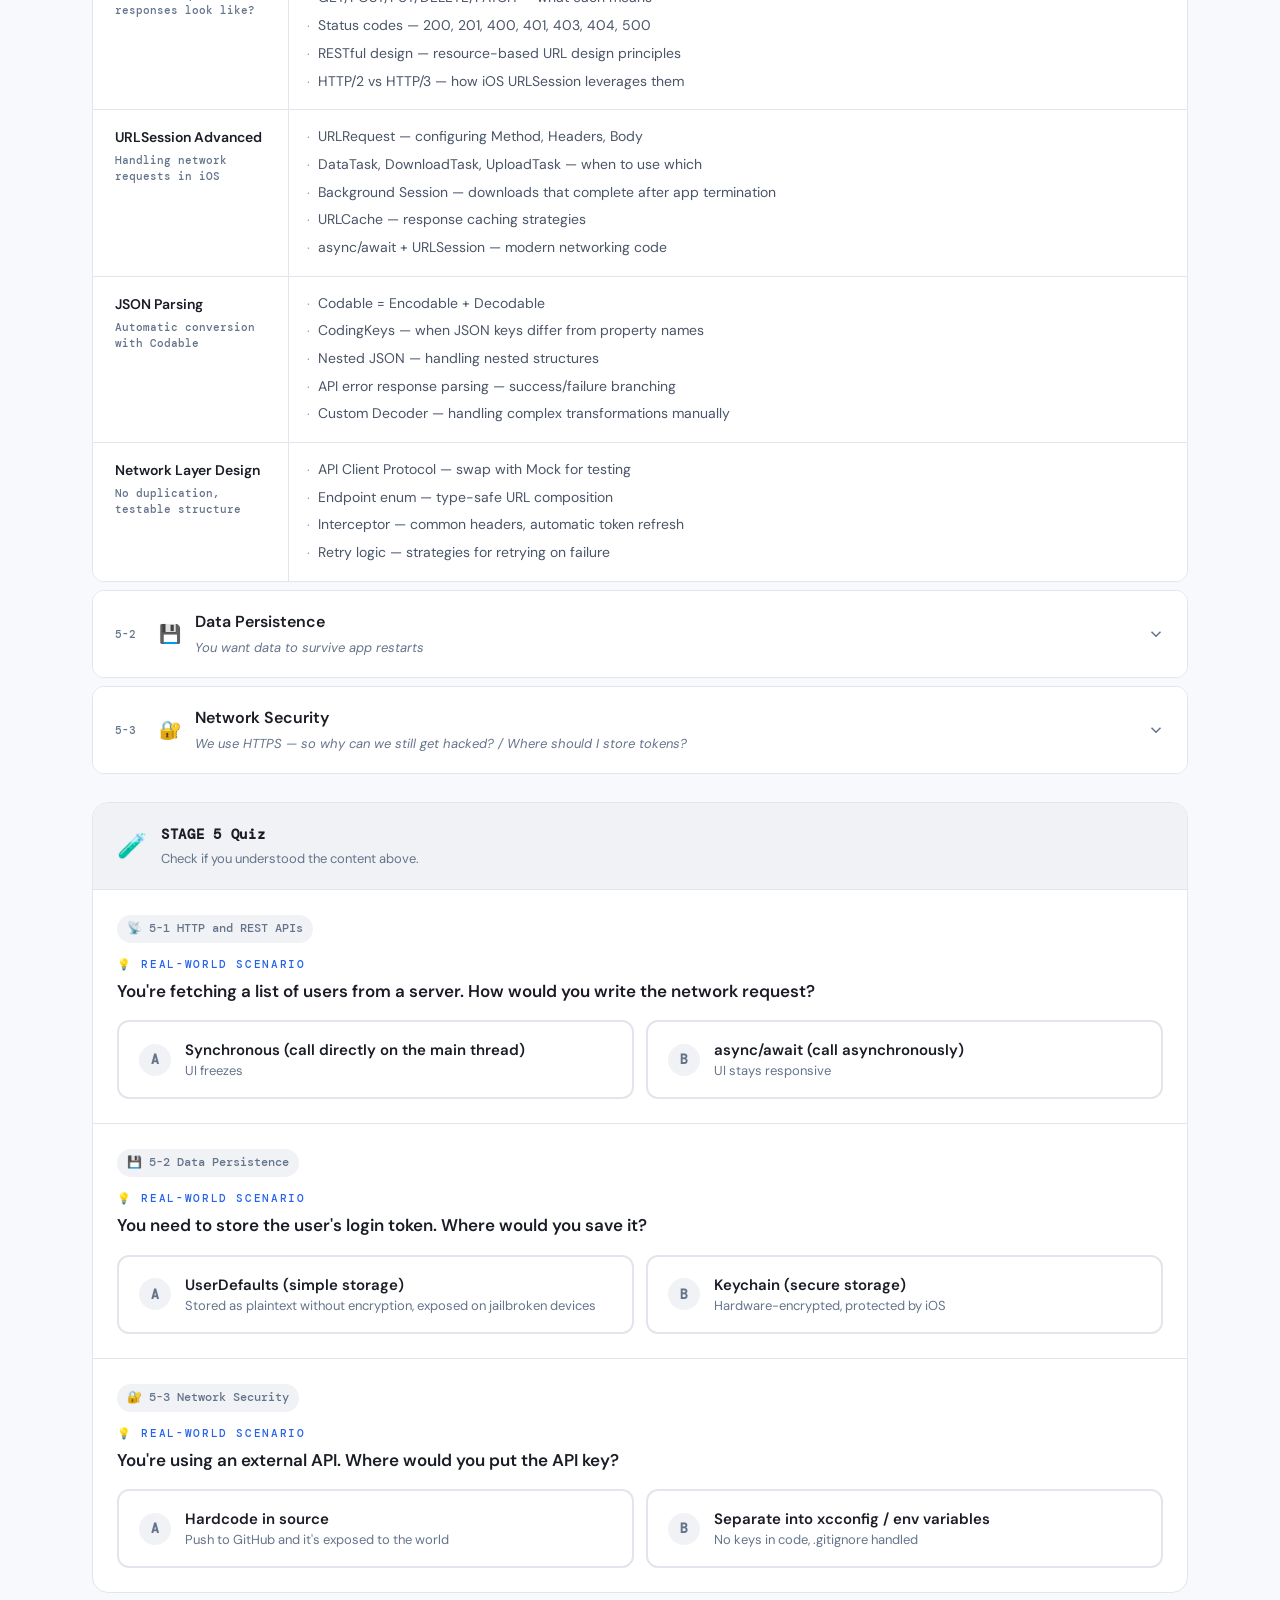
==== commit 3de1f67a: "feat: 뉴스레터 버튼을 Substack embed iframe으로 교체 - Hero의 뉴스레터 링크 버튼 → Substack 임베드 폼으로 변경 - 페이지 이탈 없이 바로 구독" ====
--- a/en/index.html
+++ b/en/index.html
@@ -53,9 +53,12 @@
       <span class="req-icon">💻</span>
       <span class="req-text" data-i18n-html="heroReq">All you need to start is a <strong>Mac</strong> and <strong>Xcode</strong>.</span>
     </div>
+    <div class="hero-subscribe">
+      <iframe src="https://leeo25.substack.com/embed" width="480" height="320" style="border: 1px solid #EEE; background: white;" frameborder="0" scrolling="no"></iframe>
+    </div>
     <div class="hero-actions">
-      <a href="https://leeo25.substack.com/" target="_blank" rel="noopener" class="btn-primary" data-i18n="btnNewsletter">Free Newsletter</a>
-      <a href="#s1" class="btn-ghost" data-i18n="btnCurriculum">View Curriculum →</a>
+      <a href="#s1" class="btn-primary" data-i18n="btnCurriculum">View Curriculum</a>
+      <a href="#cs-map" class="btn-ghost" data-i18n="btnCsMap">See Course Mapping →</a>
     </div>
   </div>
   <div class="hero-flow">
--- a/assets/style.css
+++ b/assets/style.css
@@ -208,6 +208,19 @@
   animation: fadeUp .6s ease .65s forwards;
 }
 .hero-social-proof strong { color: var(--text); font-weight: 600; }
+
+.hero-subscribe {
+  margin-bottom: 20px;
+  border-radius: var(--radius-md);
+  overflow: hidden;
+  width: fit-content;
+  opacity: 0;
+  animation: fadeUp .6s ease .68s forwards;
+}
+.hero-subscribe iframe {
+  border-radius: var(--radius-md);
+  max-width: 100%;
+}
 
 .hero-actions {
   display: flex;
@@ -1855,6 +1868,8 @@
   .hero-sub { max-width: 100%; }
   .hero-meta { justify-content: center; }
   .hero-social-proof { margin-left: auto; margin-right: auto; text-align: center; }
+  .hero-subscribe { margin-left: auto; margin-right: auto; }
+  .hero-subscribe iframe { width: 100%; max-width: 480px; }
   .hero-actions { justify-content: center; }
   .hero-flow { display: none; }
   .sticky-inner { padding: 10px 20px; }
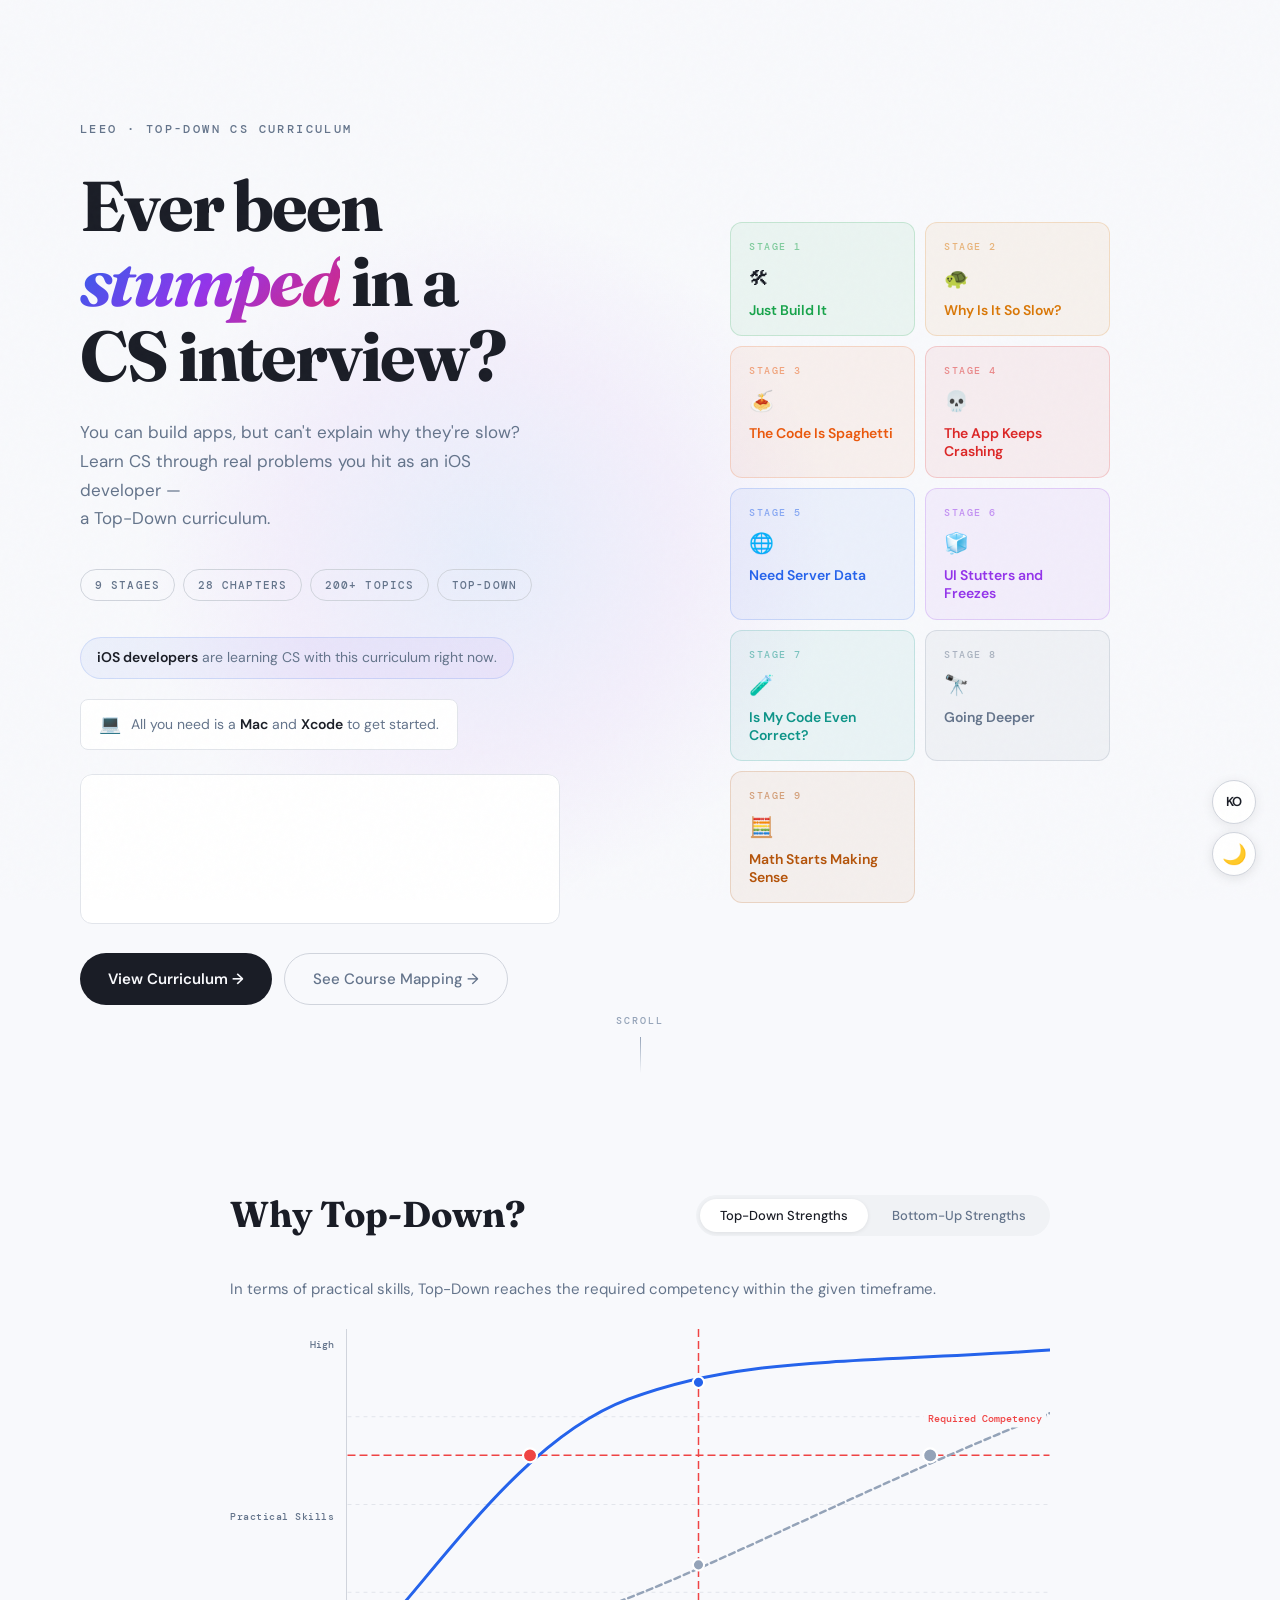
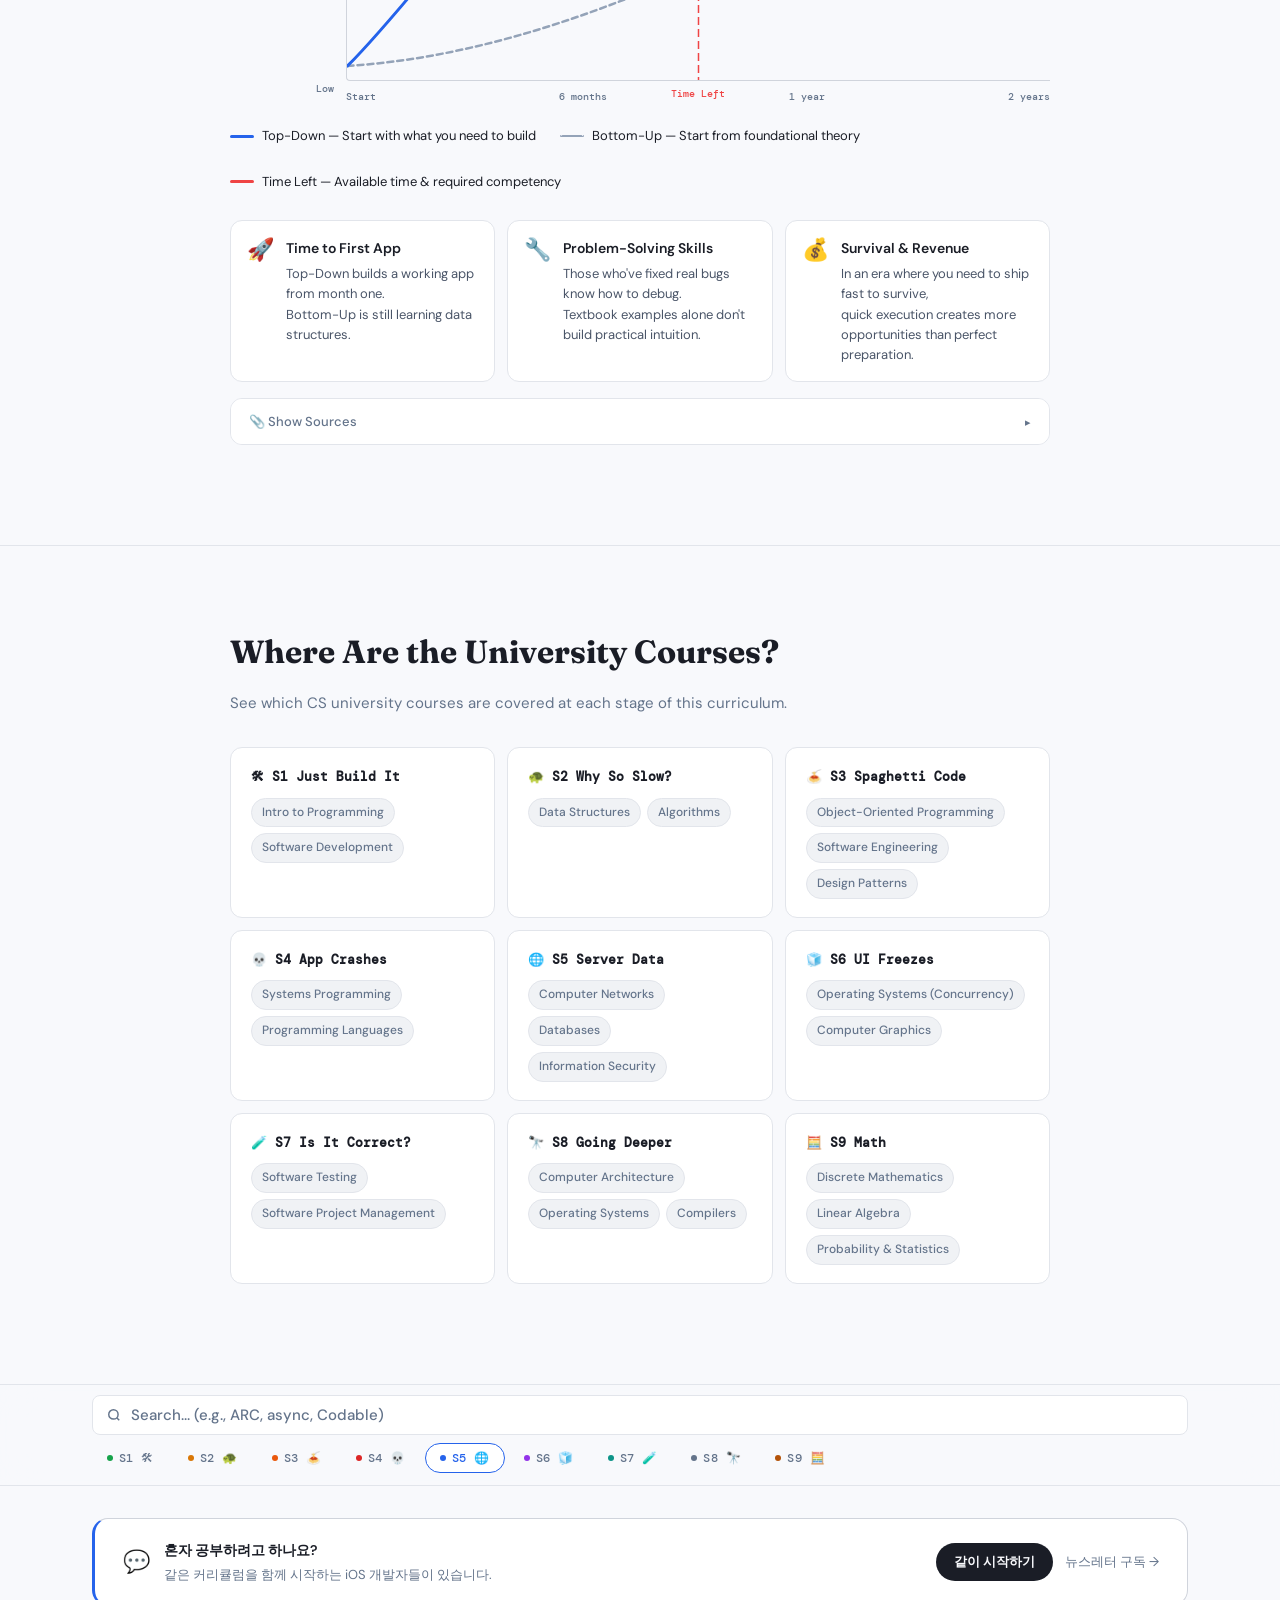
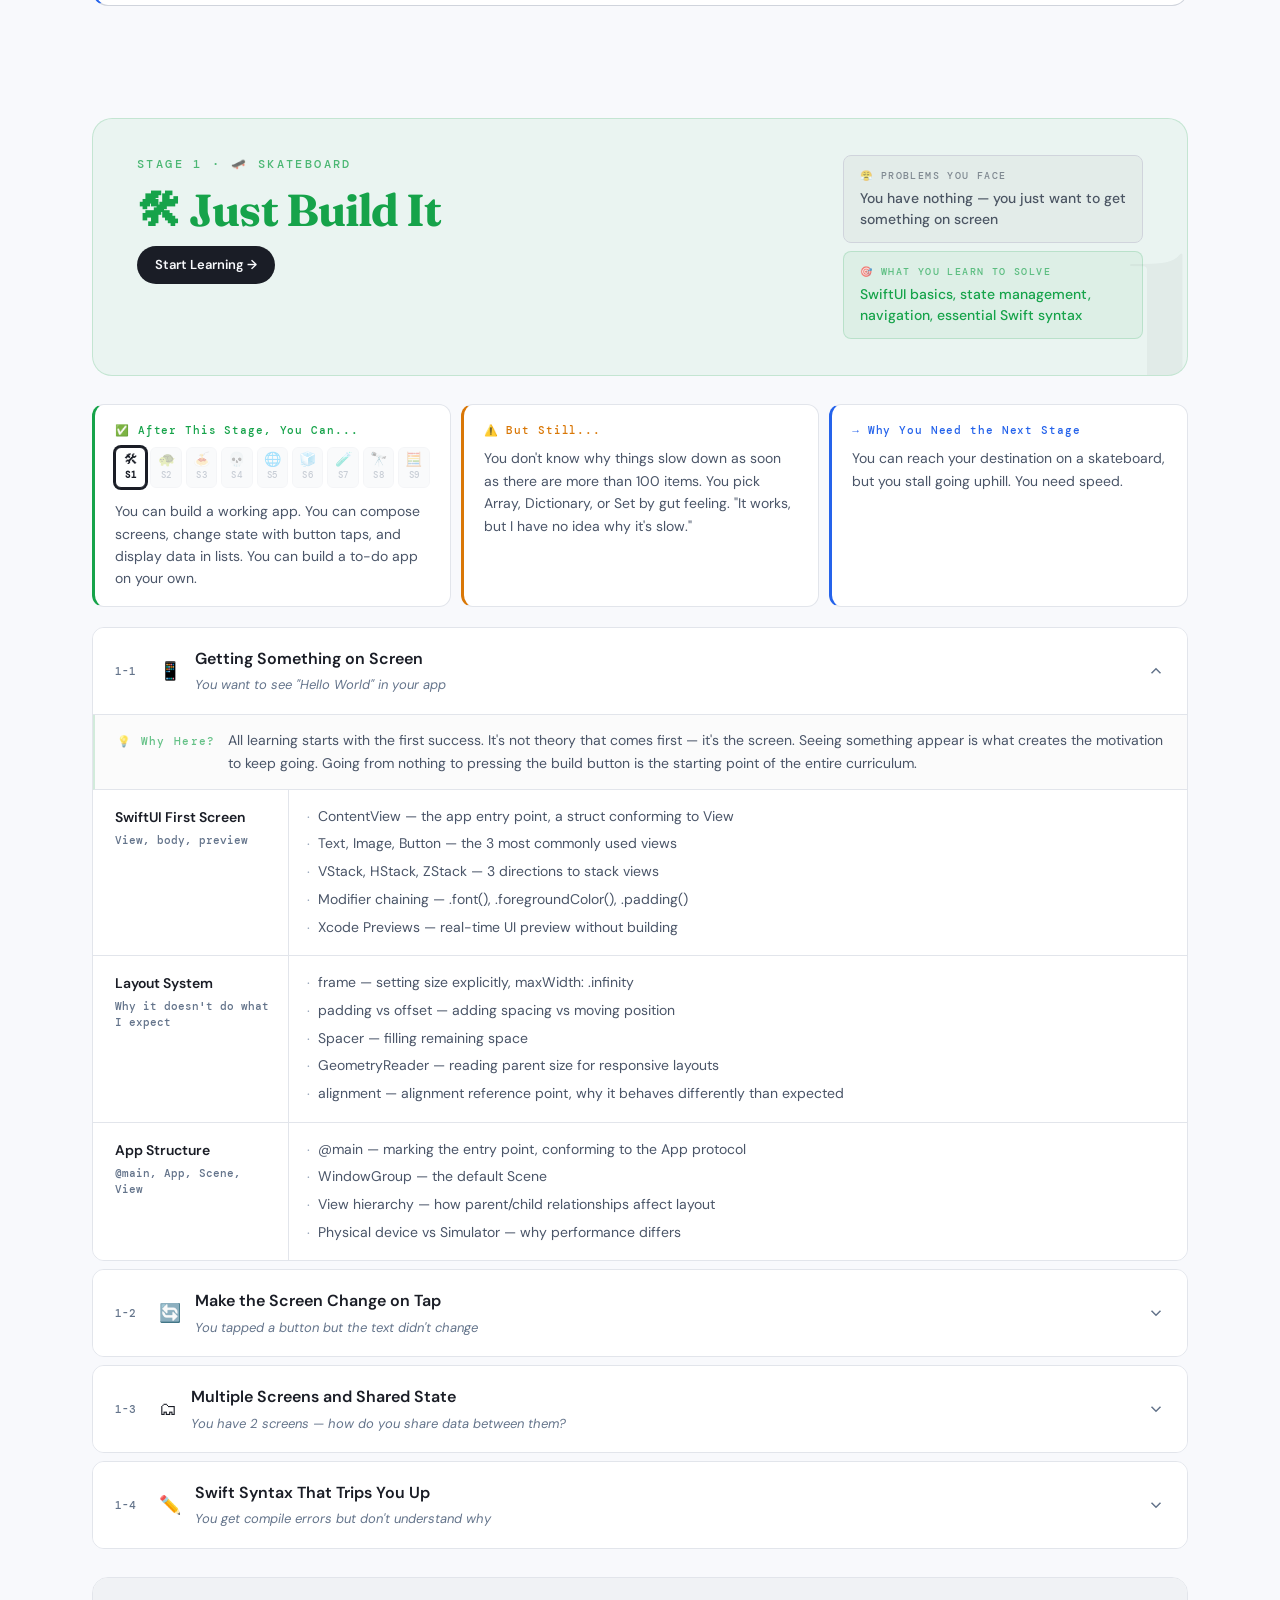
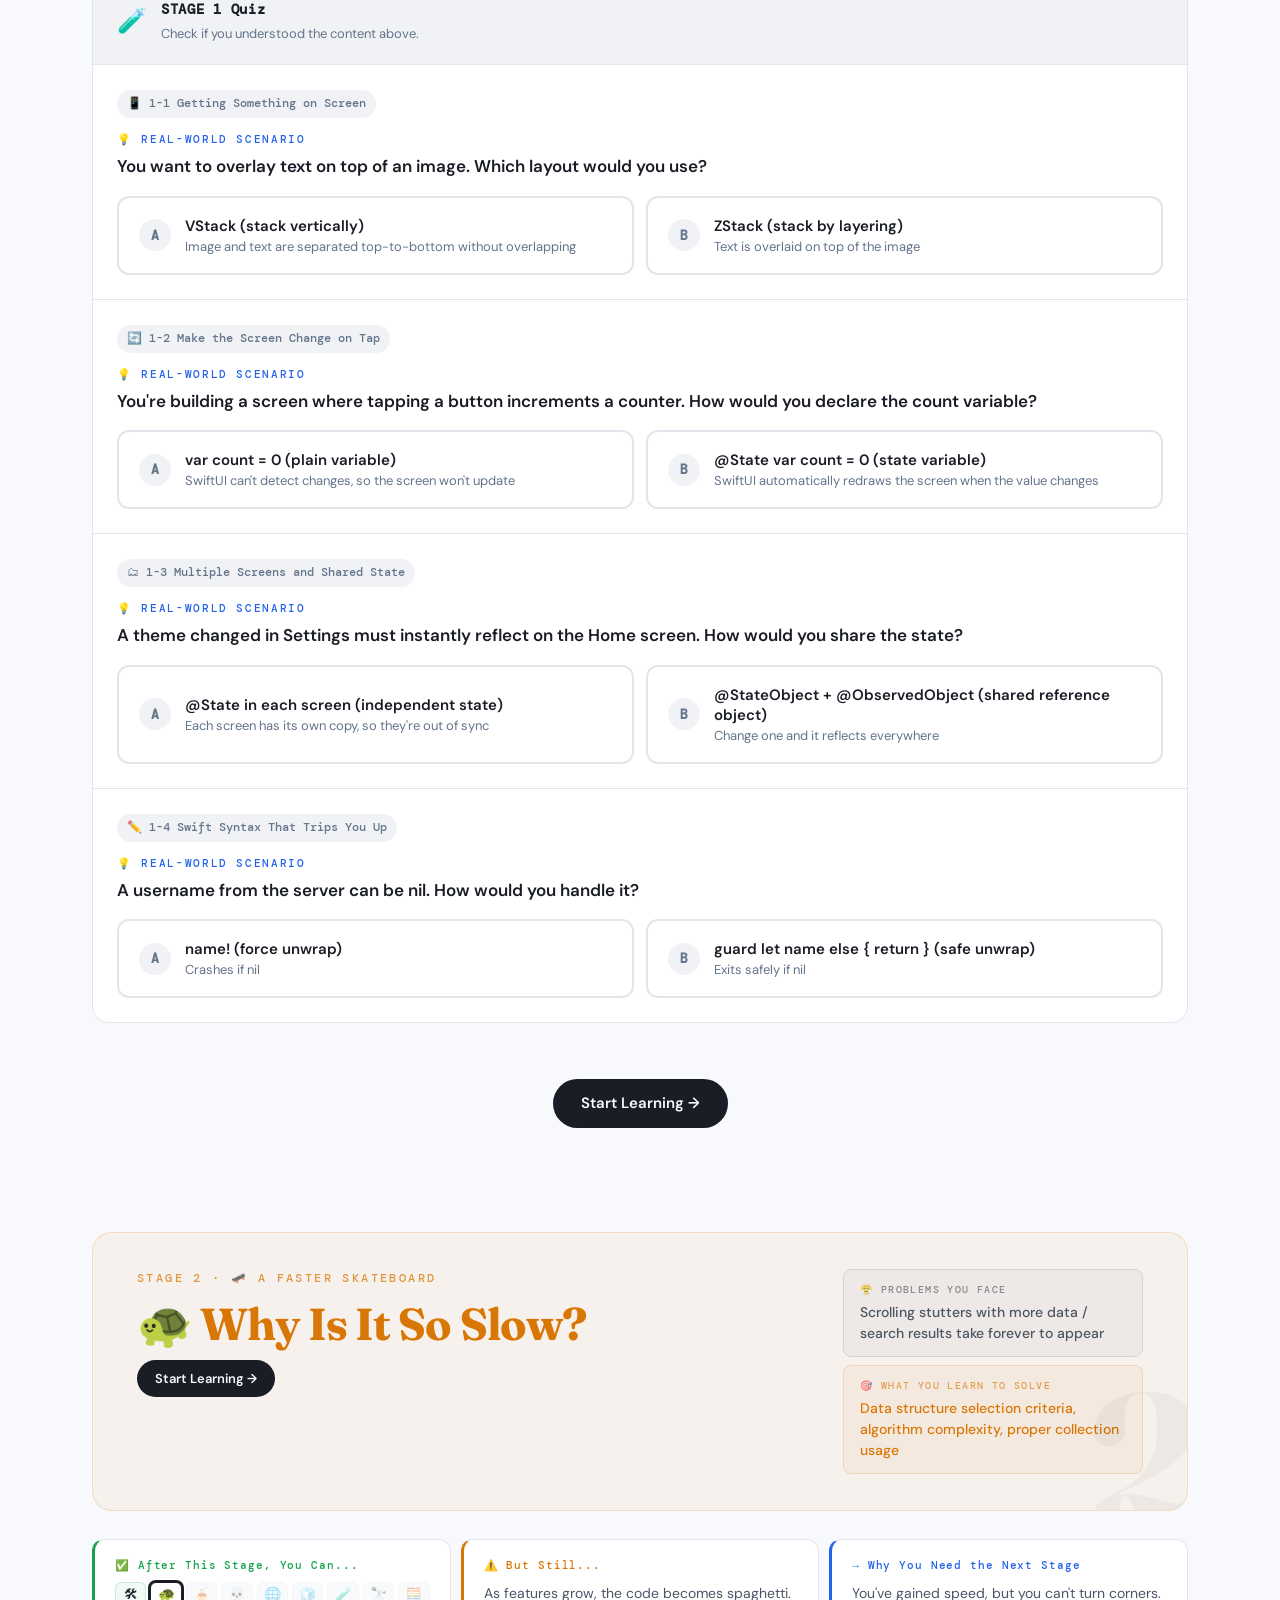
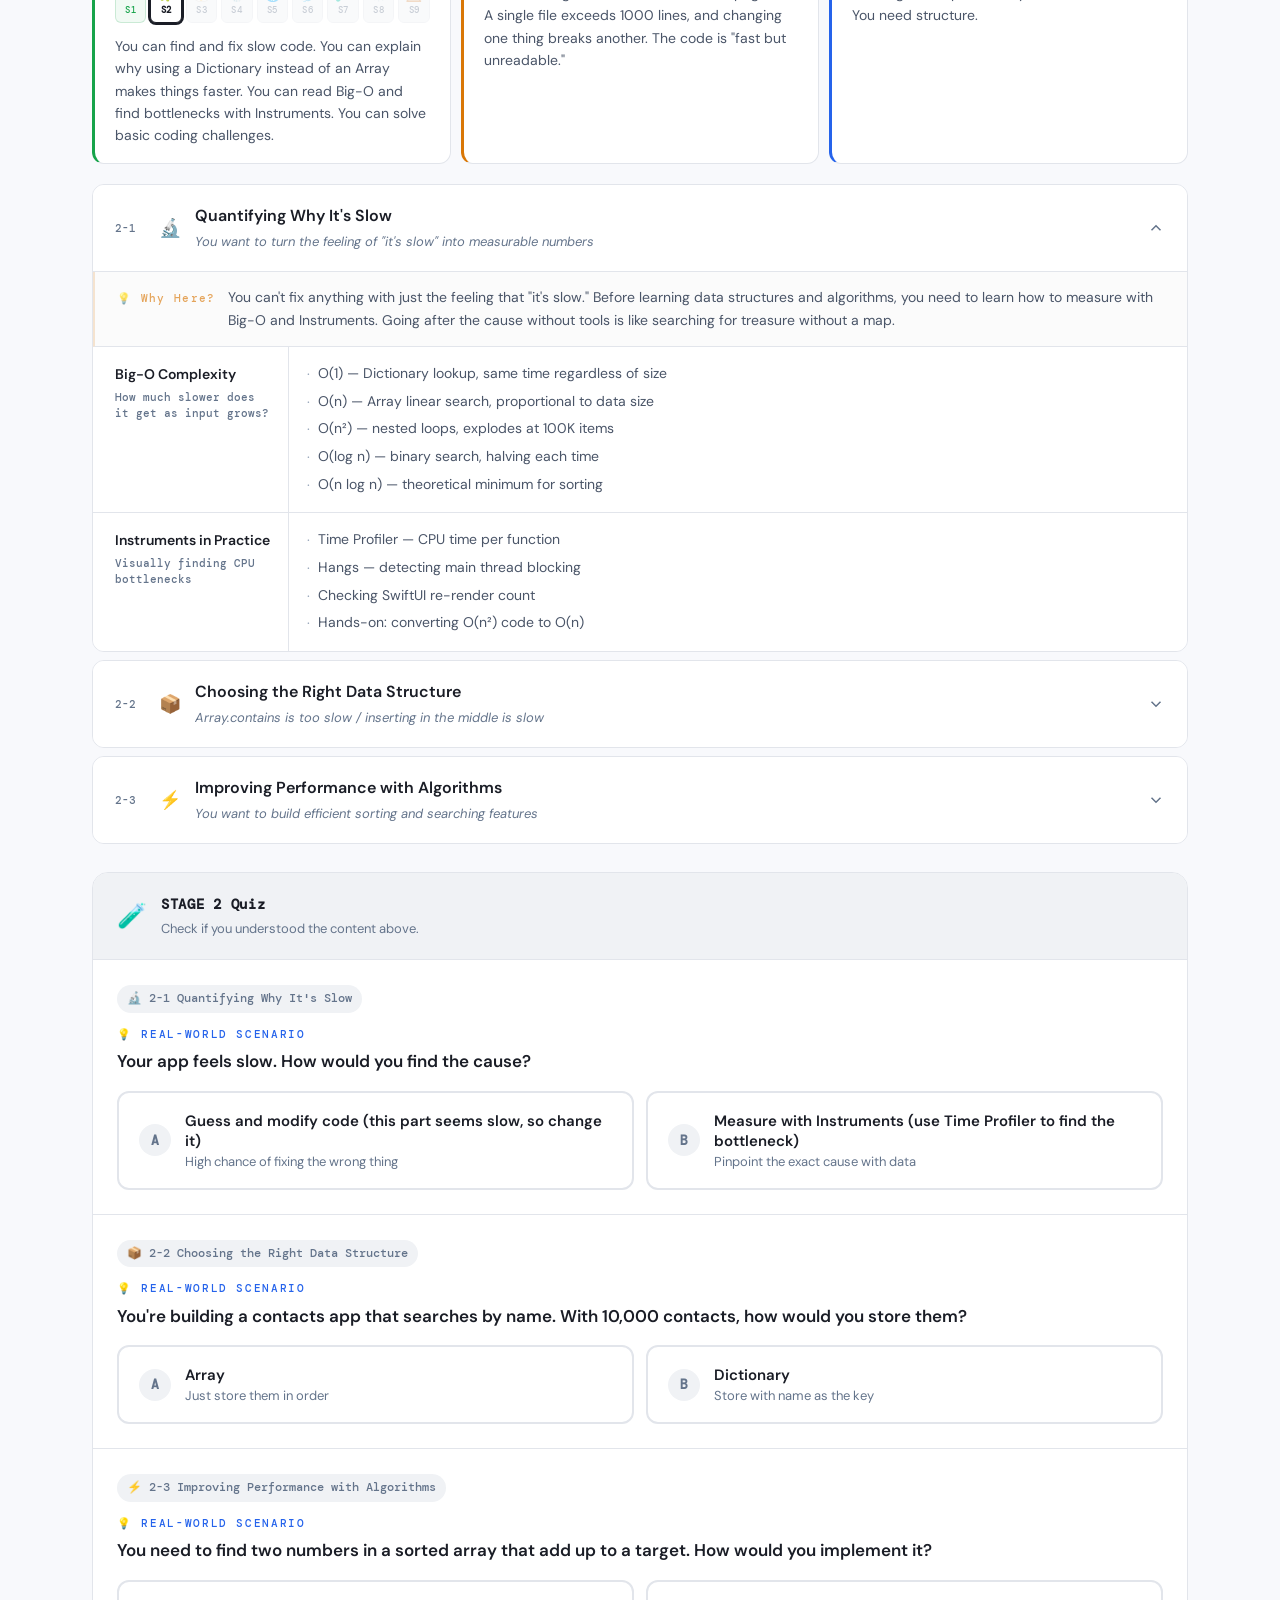
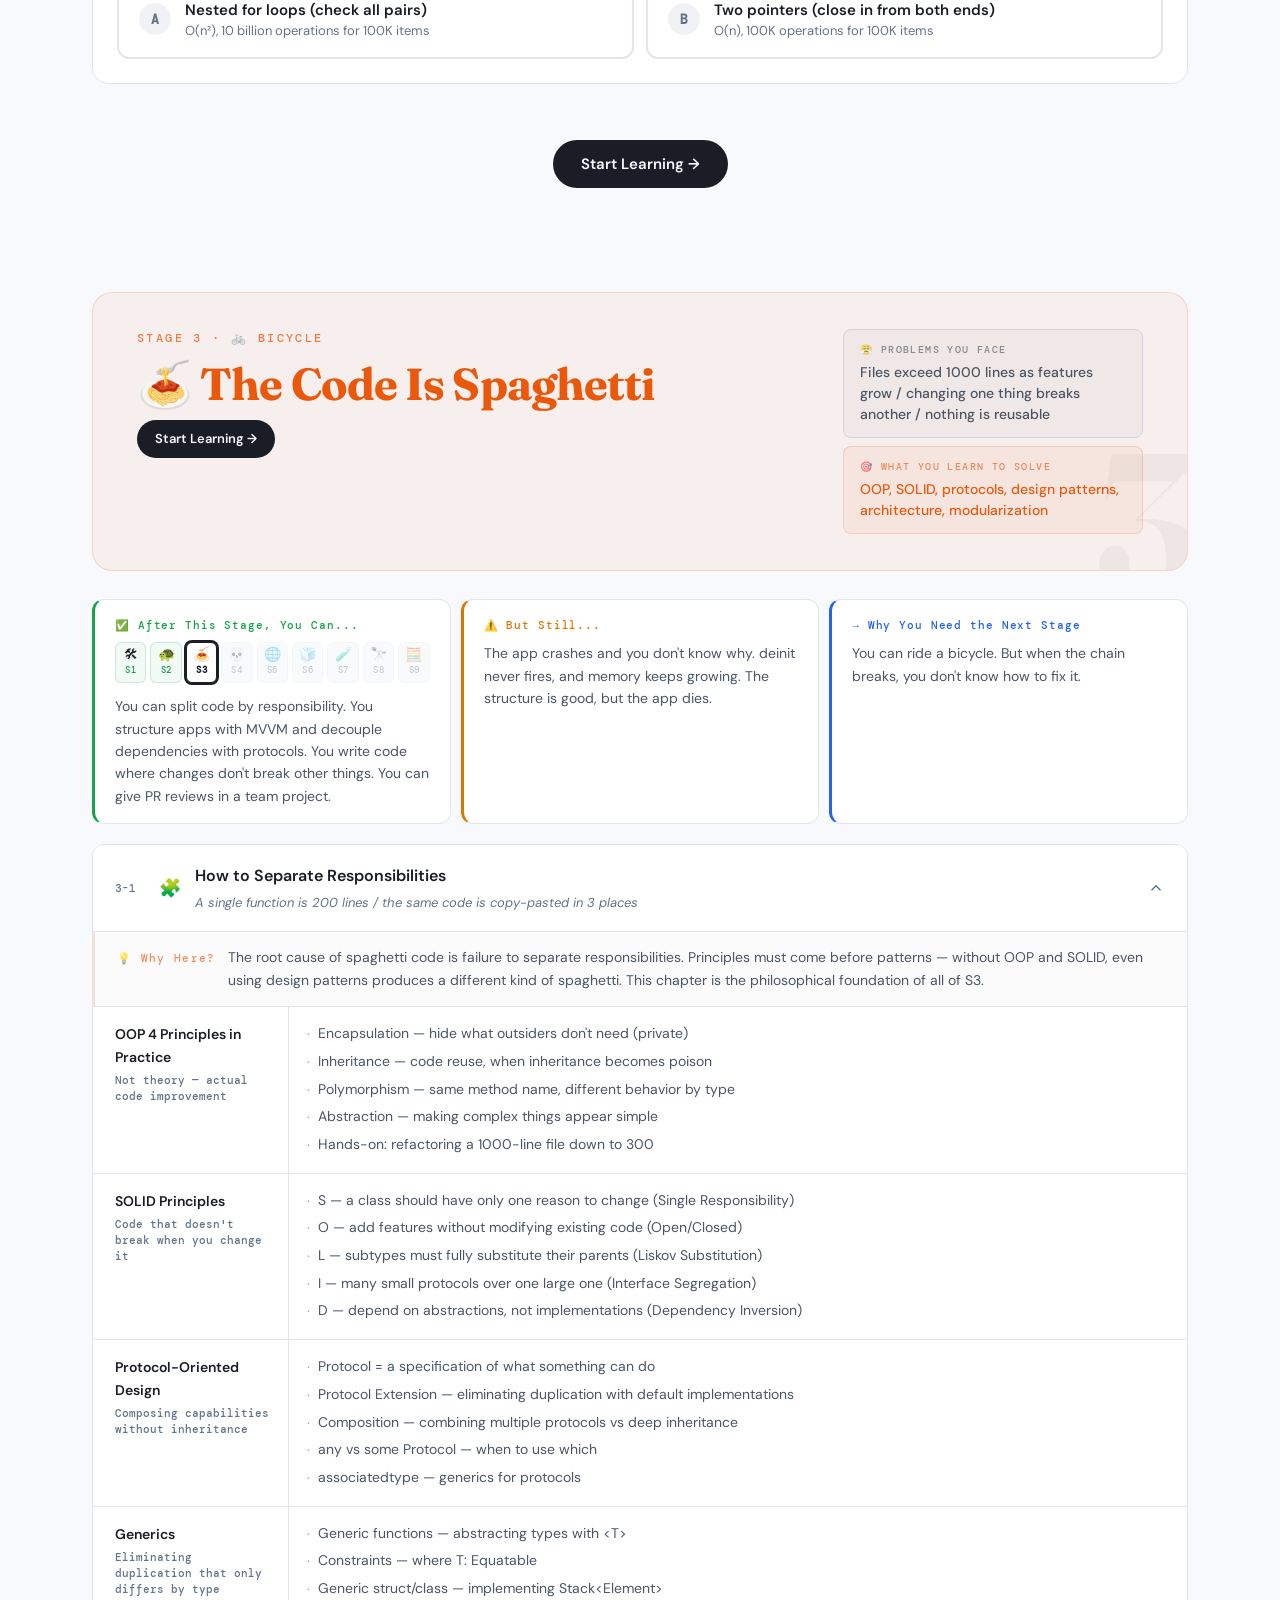
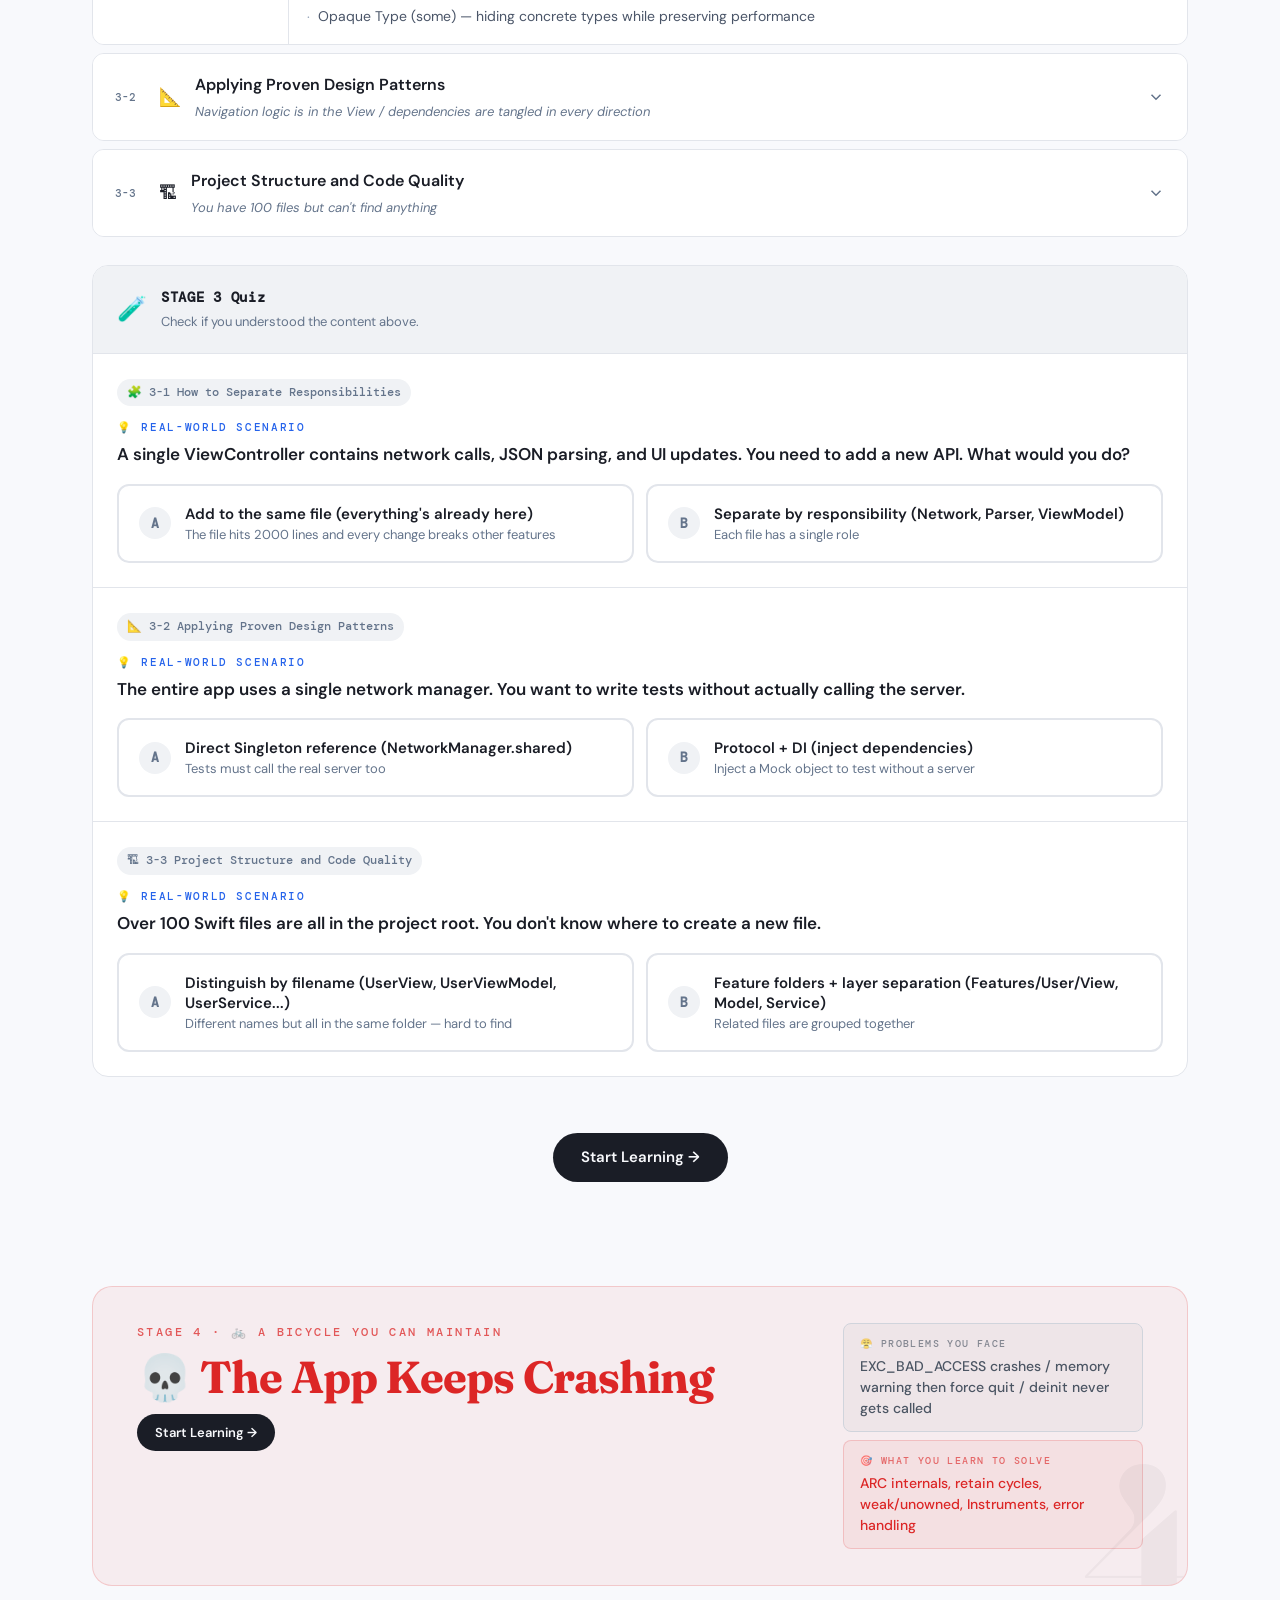
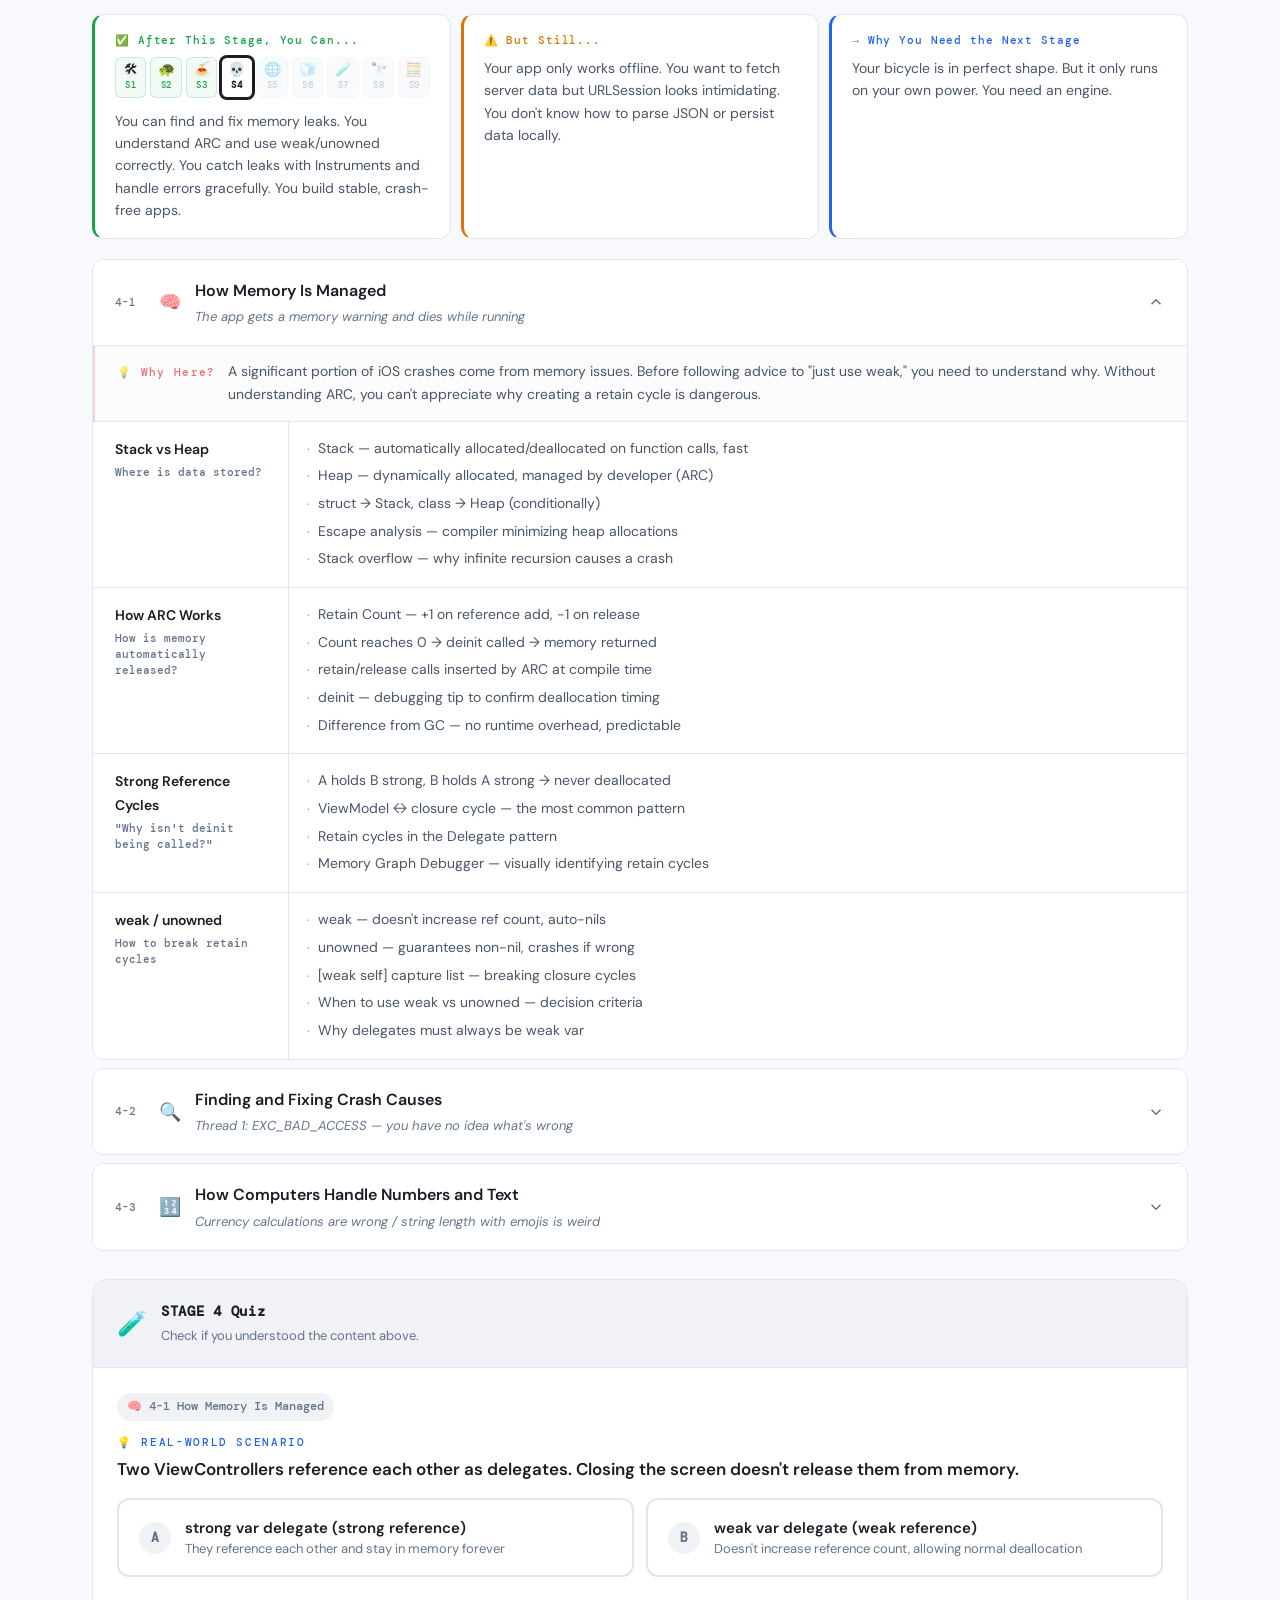
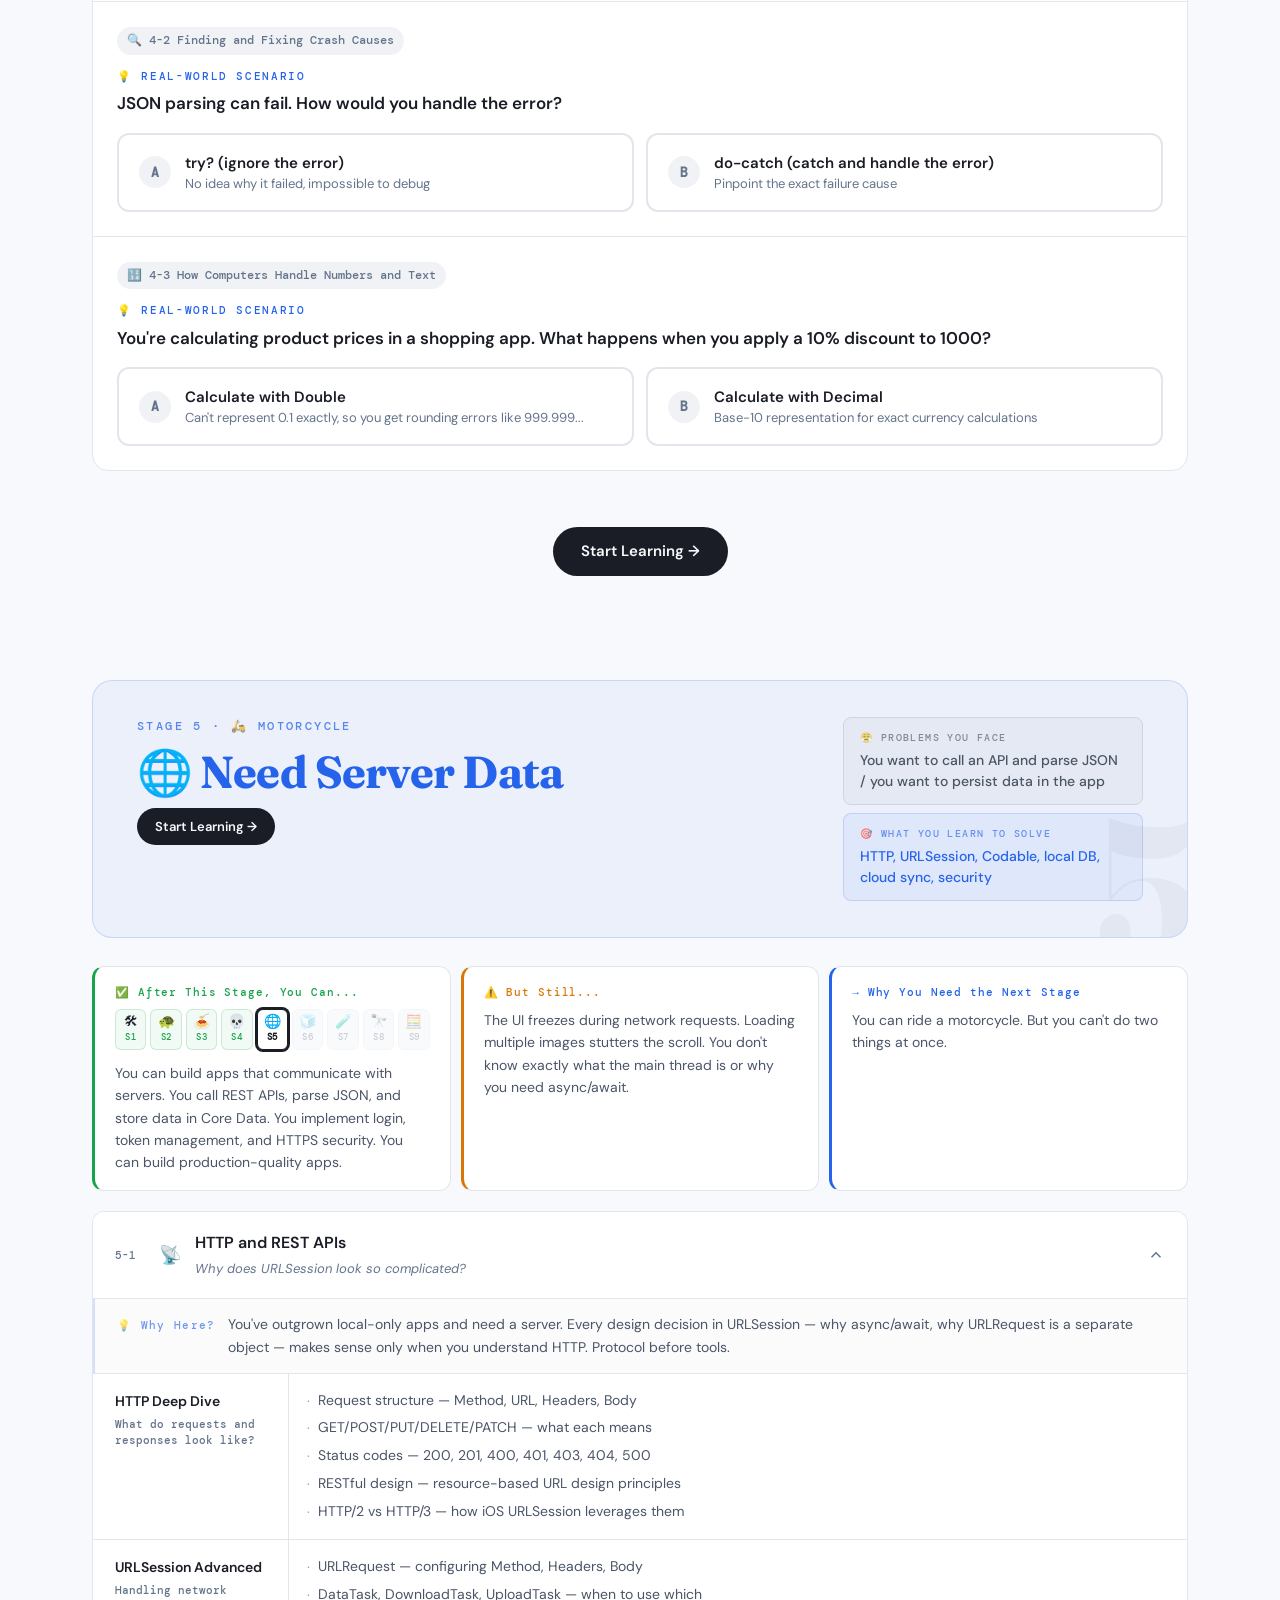
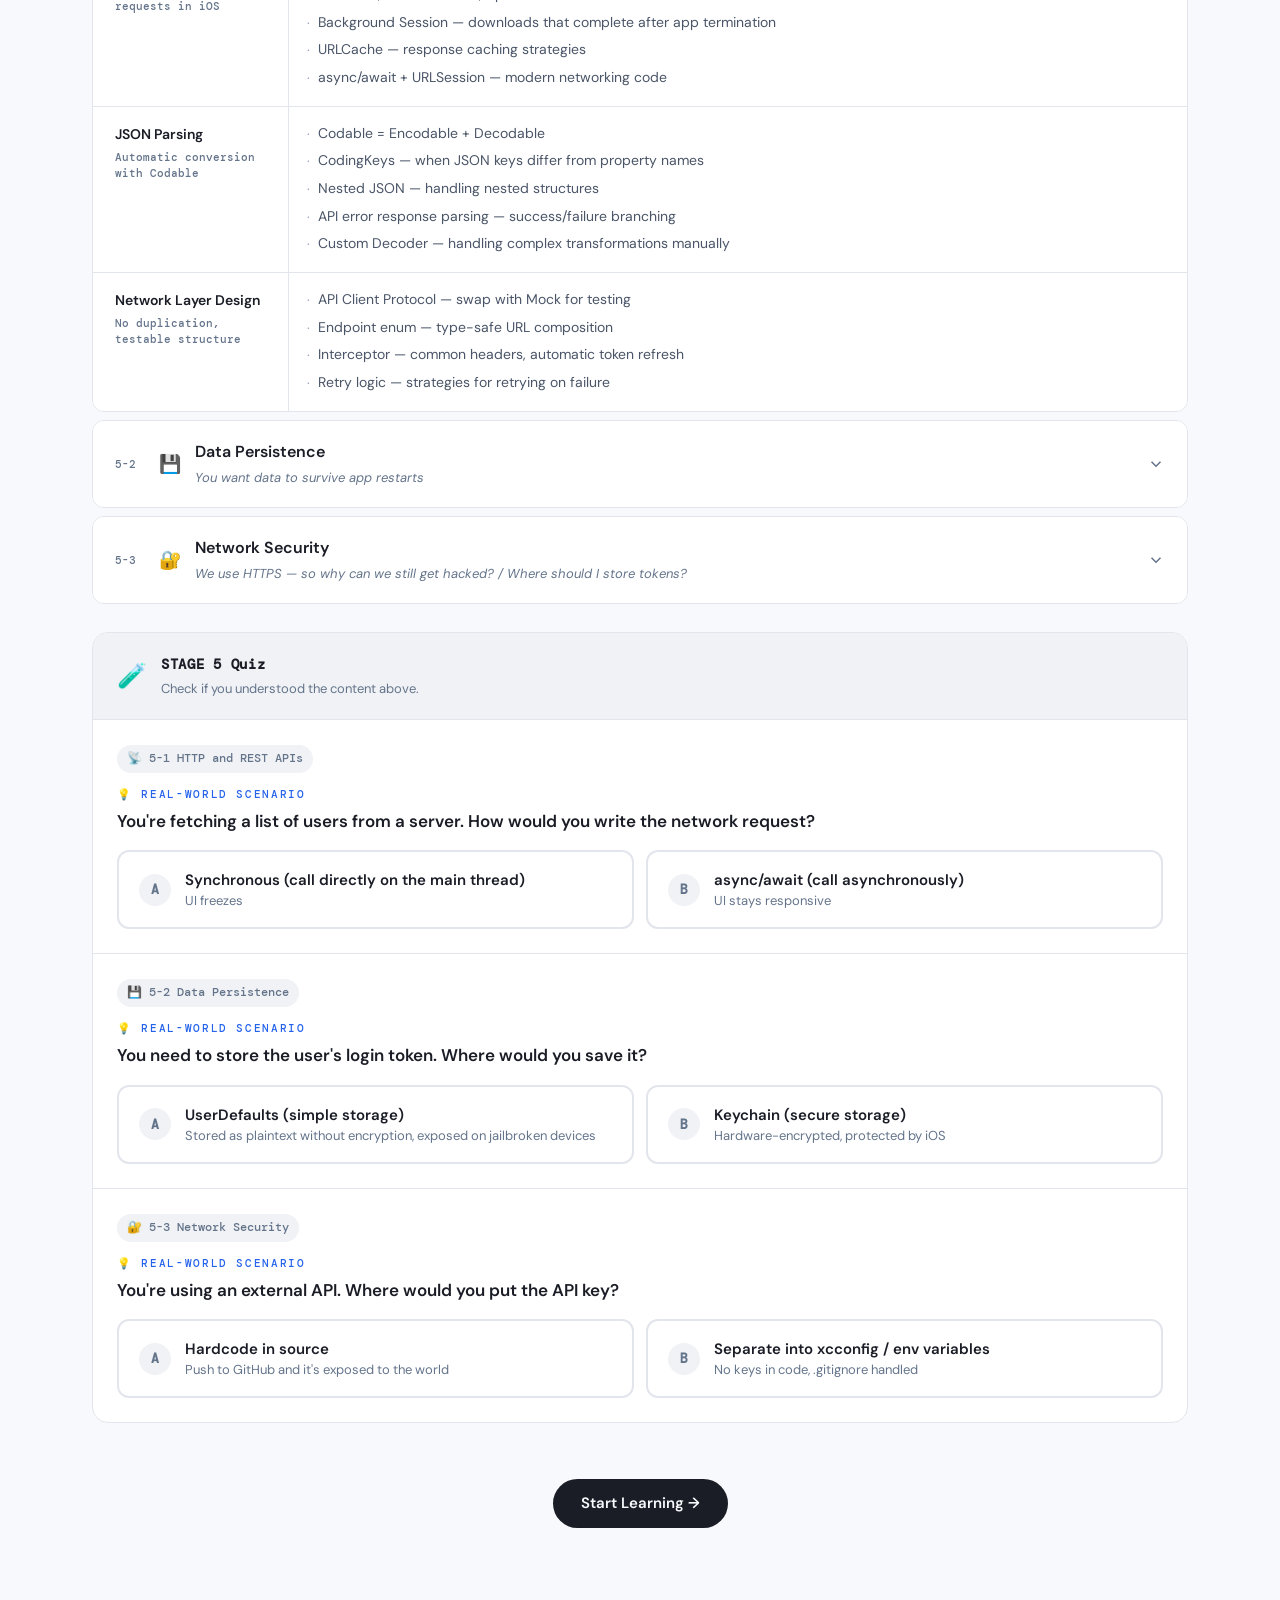
==== commit 57c2d27c: "feat: iframe 축소 + 다크모드 대응, 페이지 흐름 개선, GA4 전환 퍼널 추가 - Substack iframe 320px → 150px, 다크모드 invert 필터 적" ====
--- a/en/index.html
+++ b/en/index.html
@@ -54,7 +54,7 @@
       <span class="req-text" data-i18n-html="heroReq">All you need to start is a <strong>Mac</strong> and <strong>Xcode</strong>.</span>
     </div>
     <div class="hero-subscribe">
-      <iframe src="https://leeo25.substack.com/embed" width="480" height="320" style="border: 1px solid #EEE; background: white;" frameborder="0" scrolling="no"></iframe>
+      <iframe src="https://leeo25.substack.com/embed" width="480" height="150" frameborder="0" scrolling="no"></iframe>
     </div>
     <div class="hero-actions">
       <a href="#s1" class="btn-primary" data-i18n="btnCurriculum">View Curriculum</a>
--- a/assets/style.css
+++ b/assets/style.css
@@ -219,7 +219,12 @@
 }
 .hero-subscribe iframe {
   border-radius: var(--radius-md);
+  border: 1px solid var(--border);
+  background: var(--surface);
   max-width: 100%;
+}
+[data-theme="dark"] .hero-subscribe iframe {
+  filter: invert(1) hue-rotate(180deg);
 }
 
 .hero-actions {
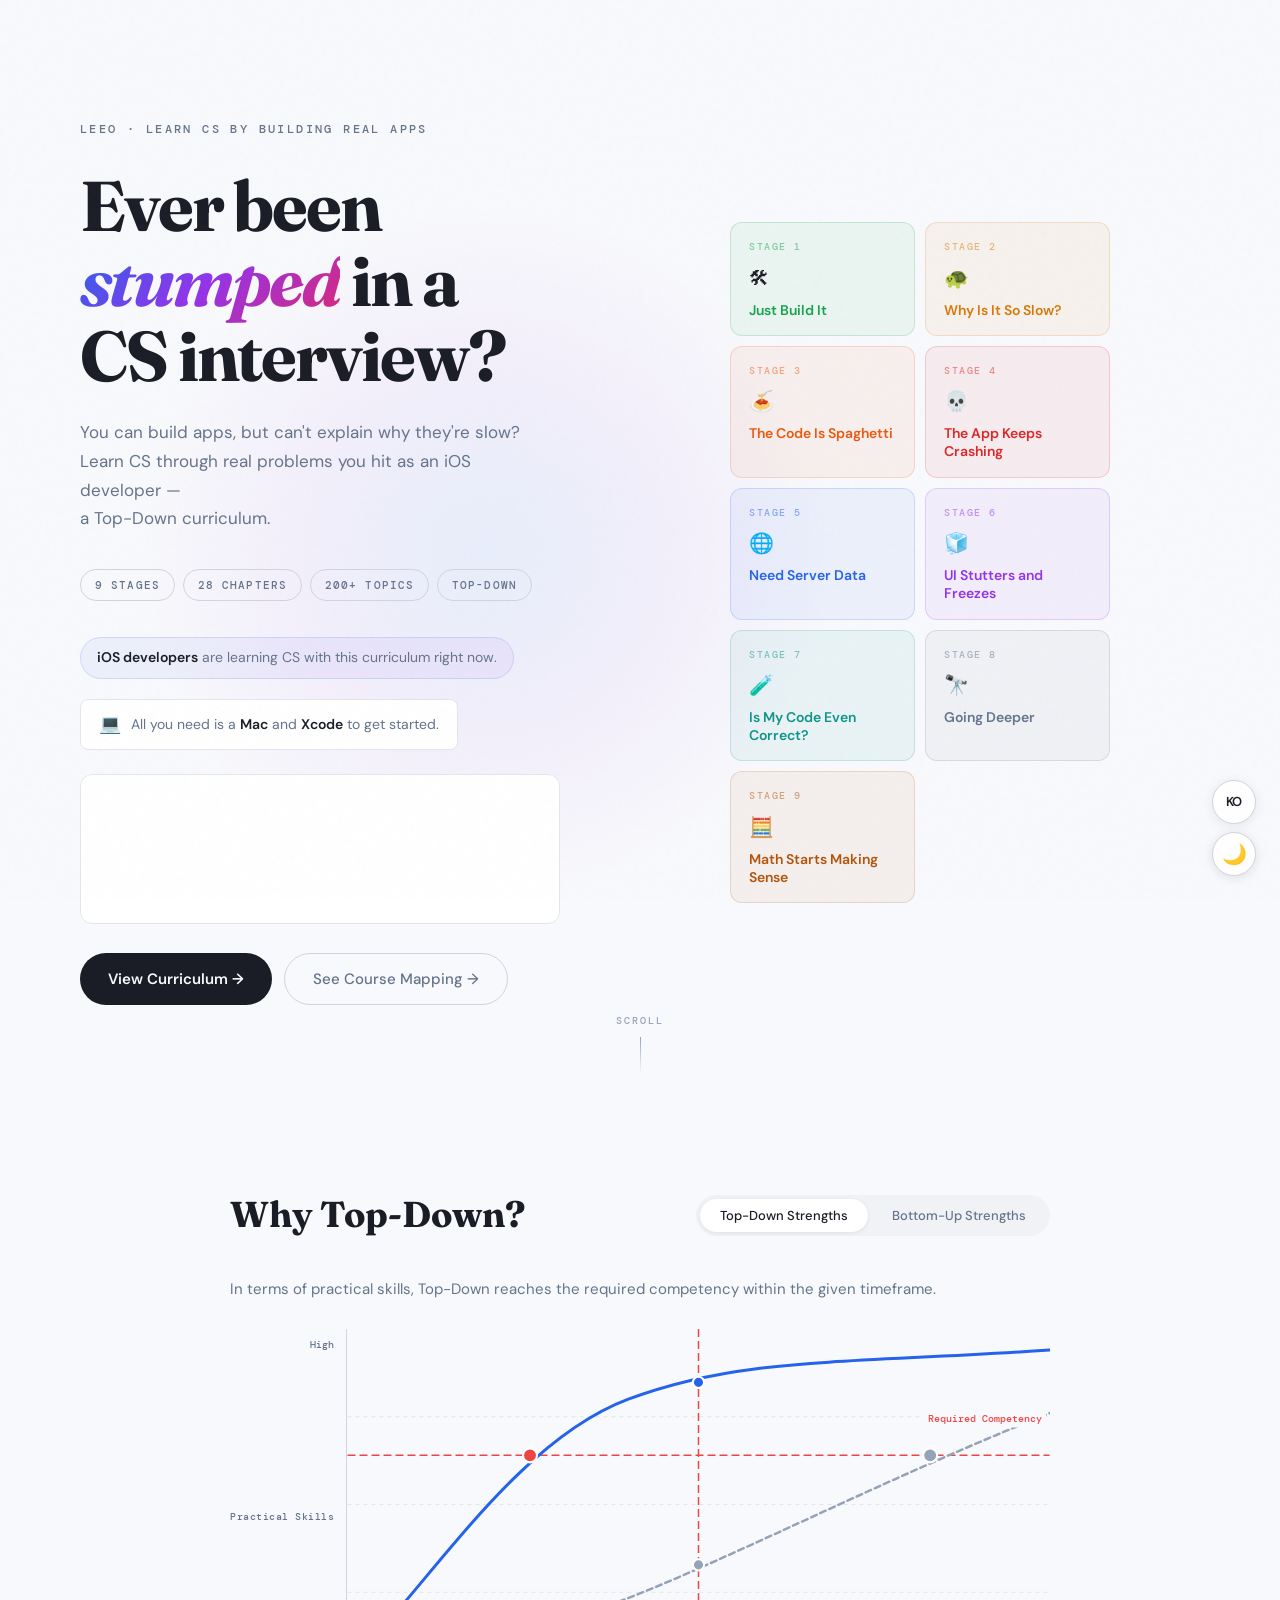
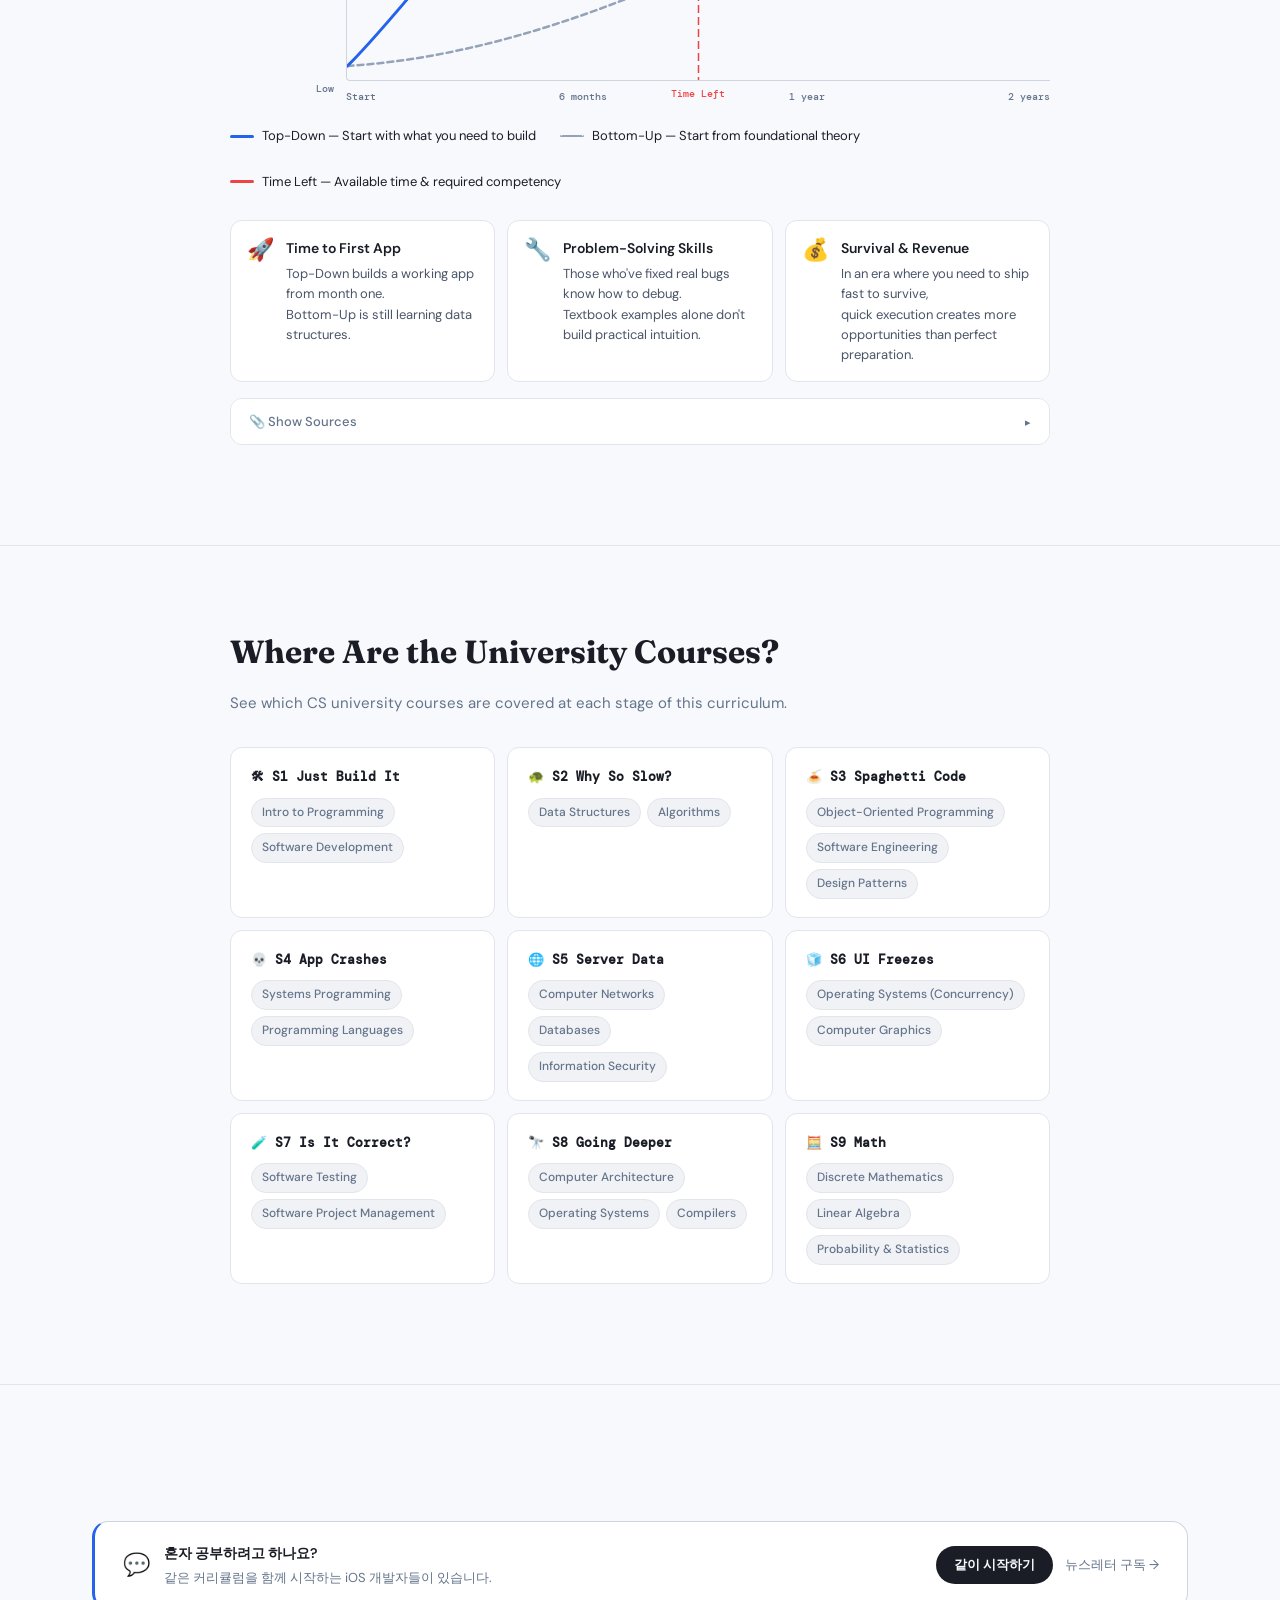
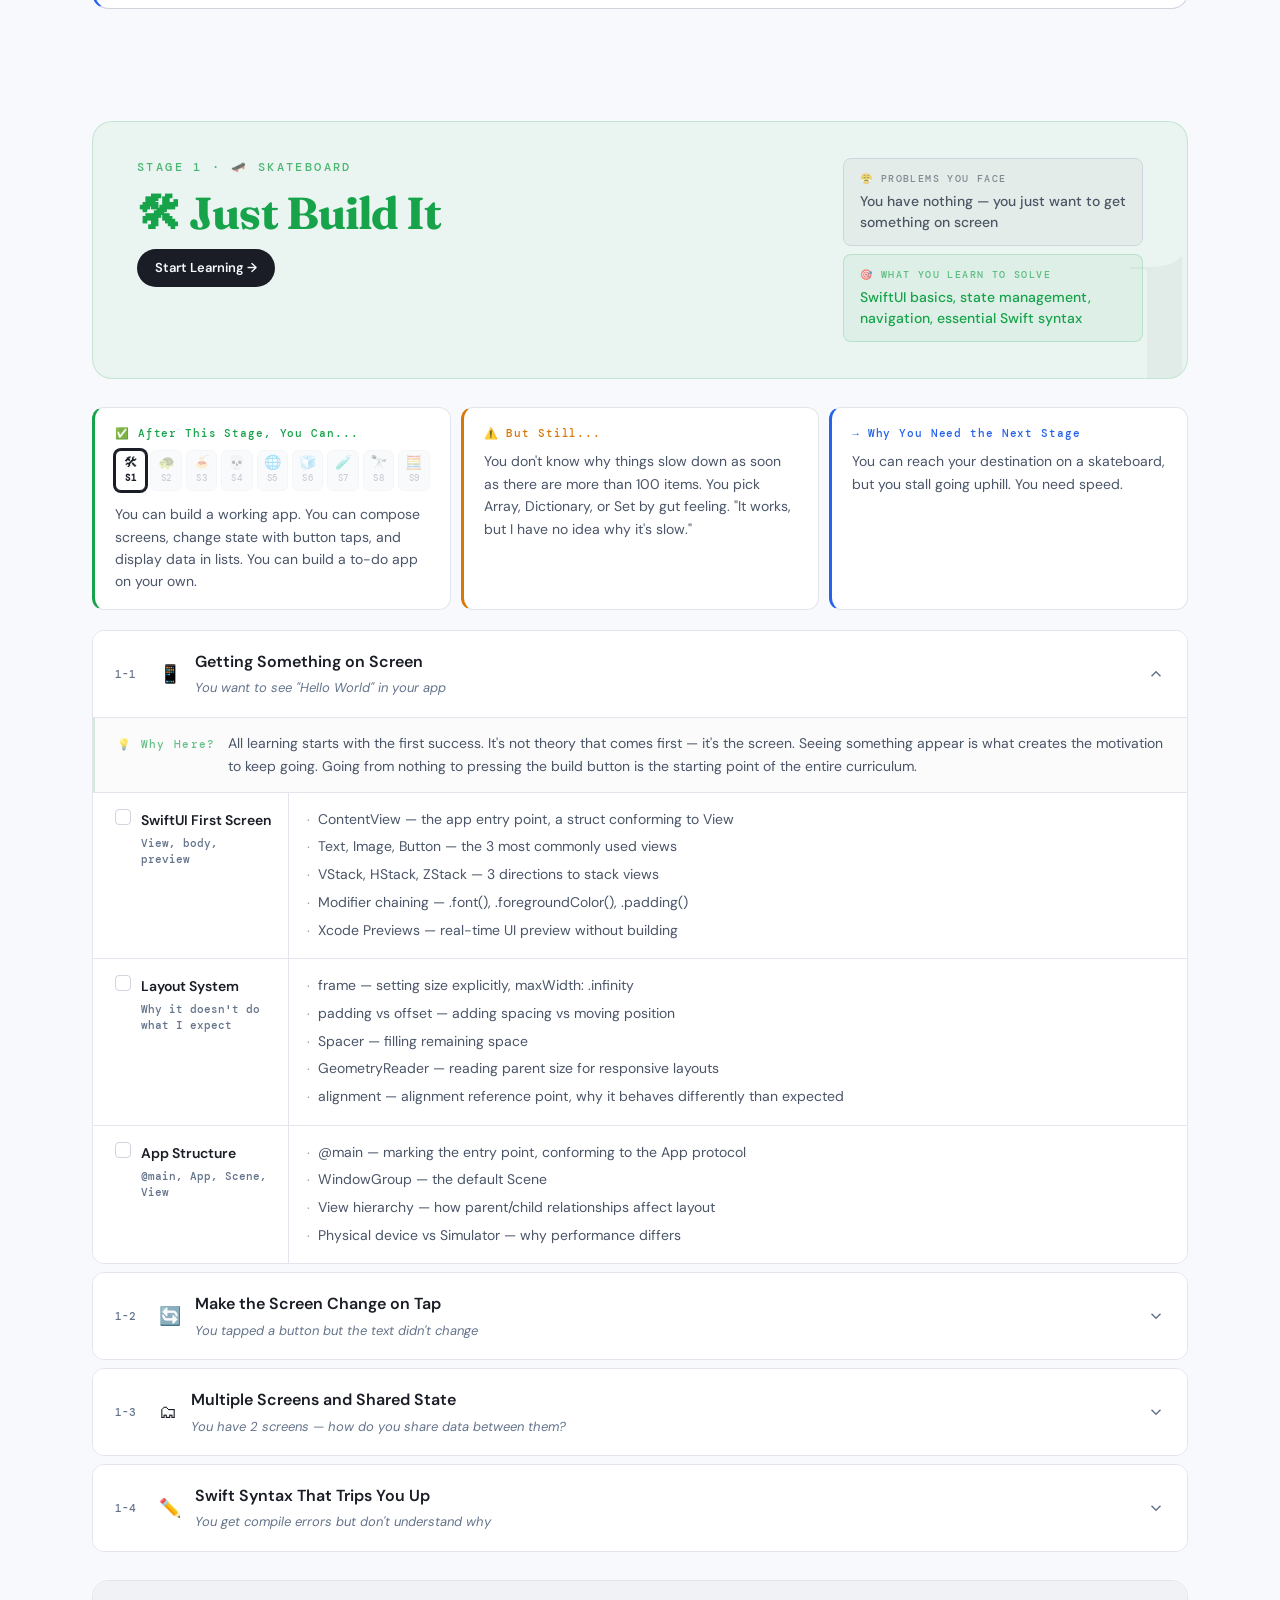
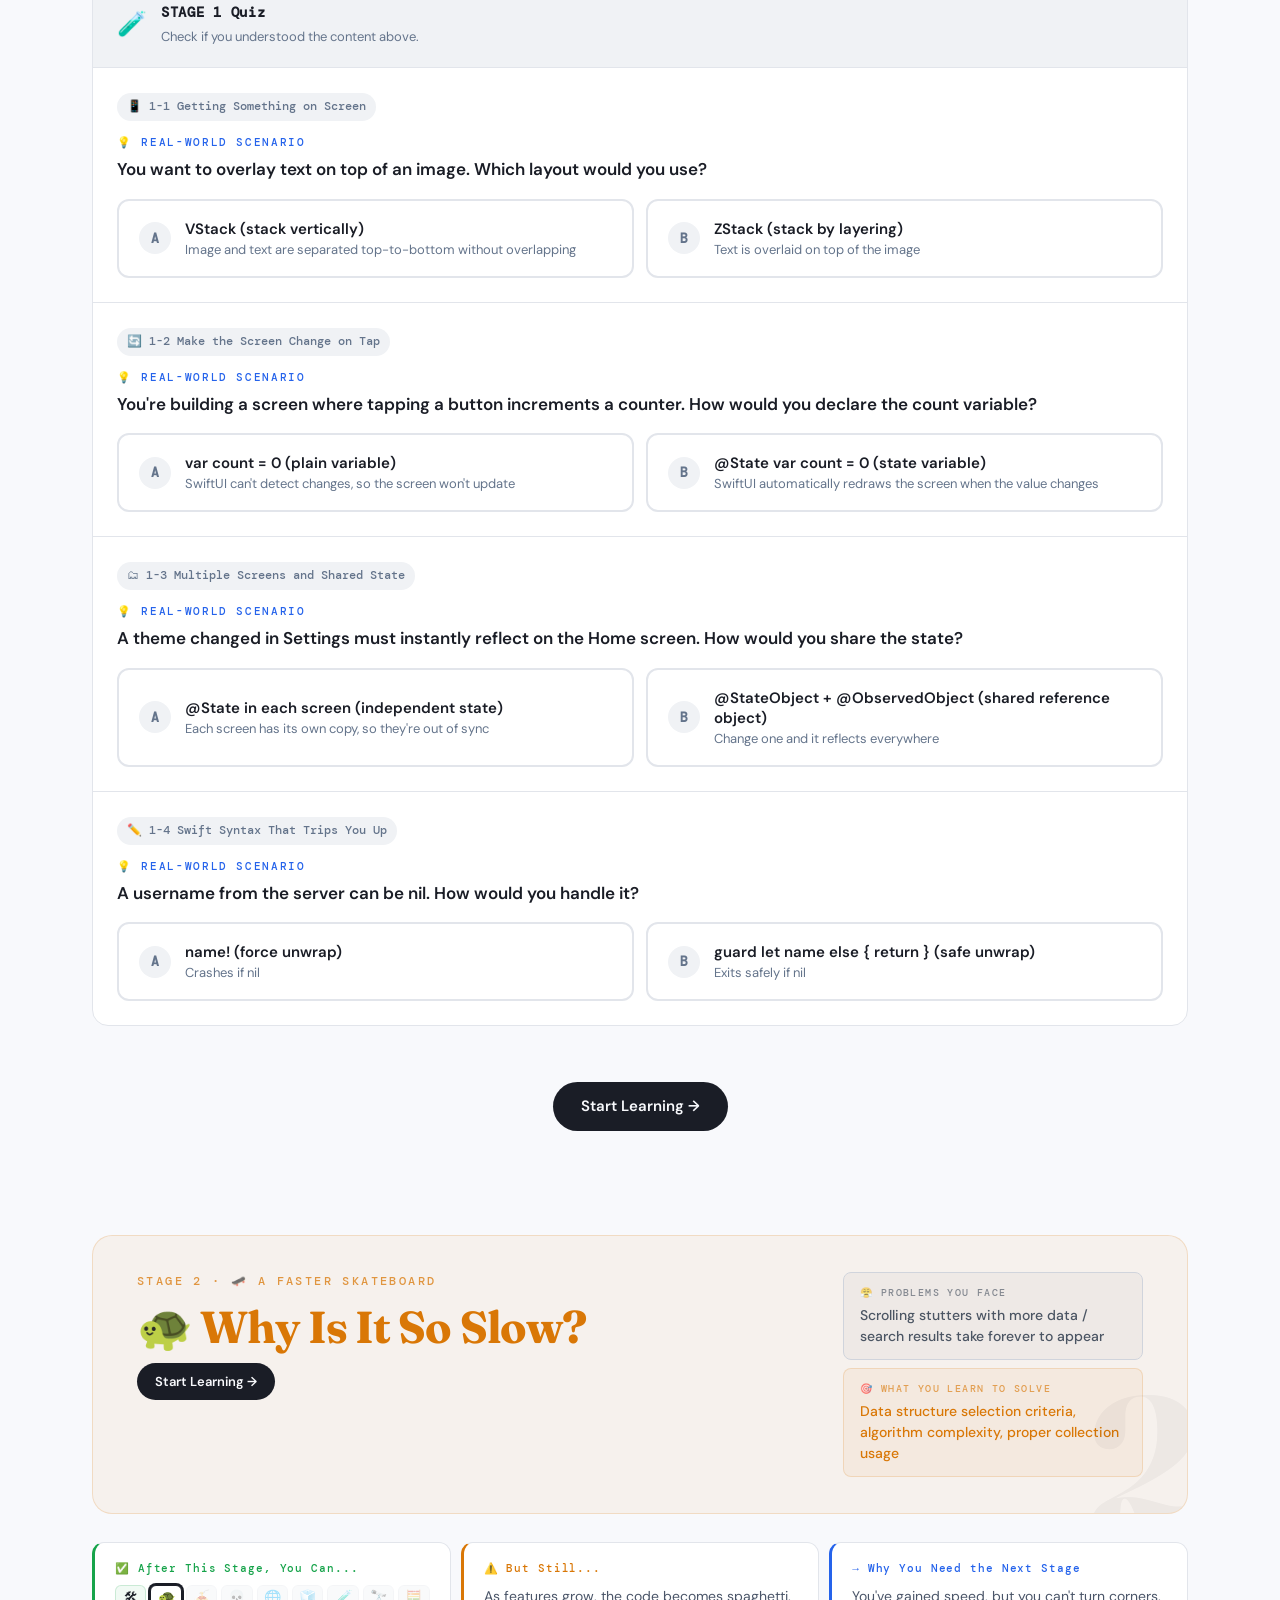
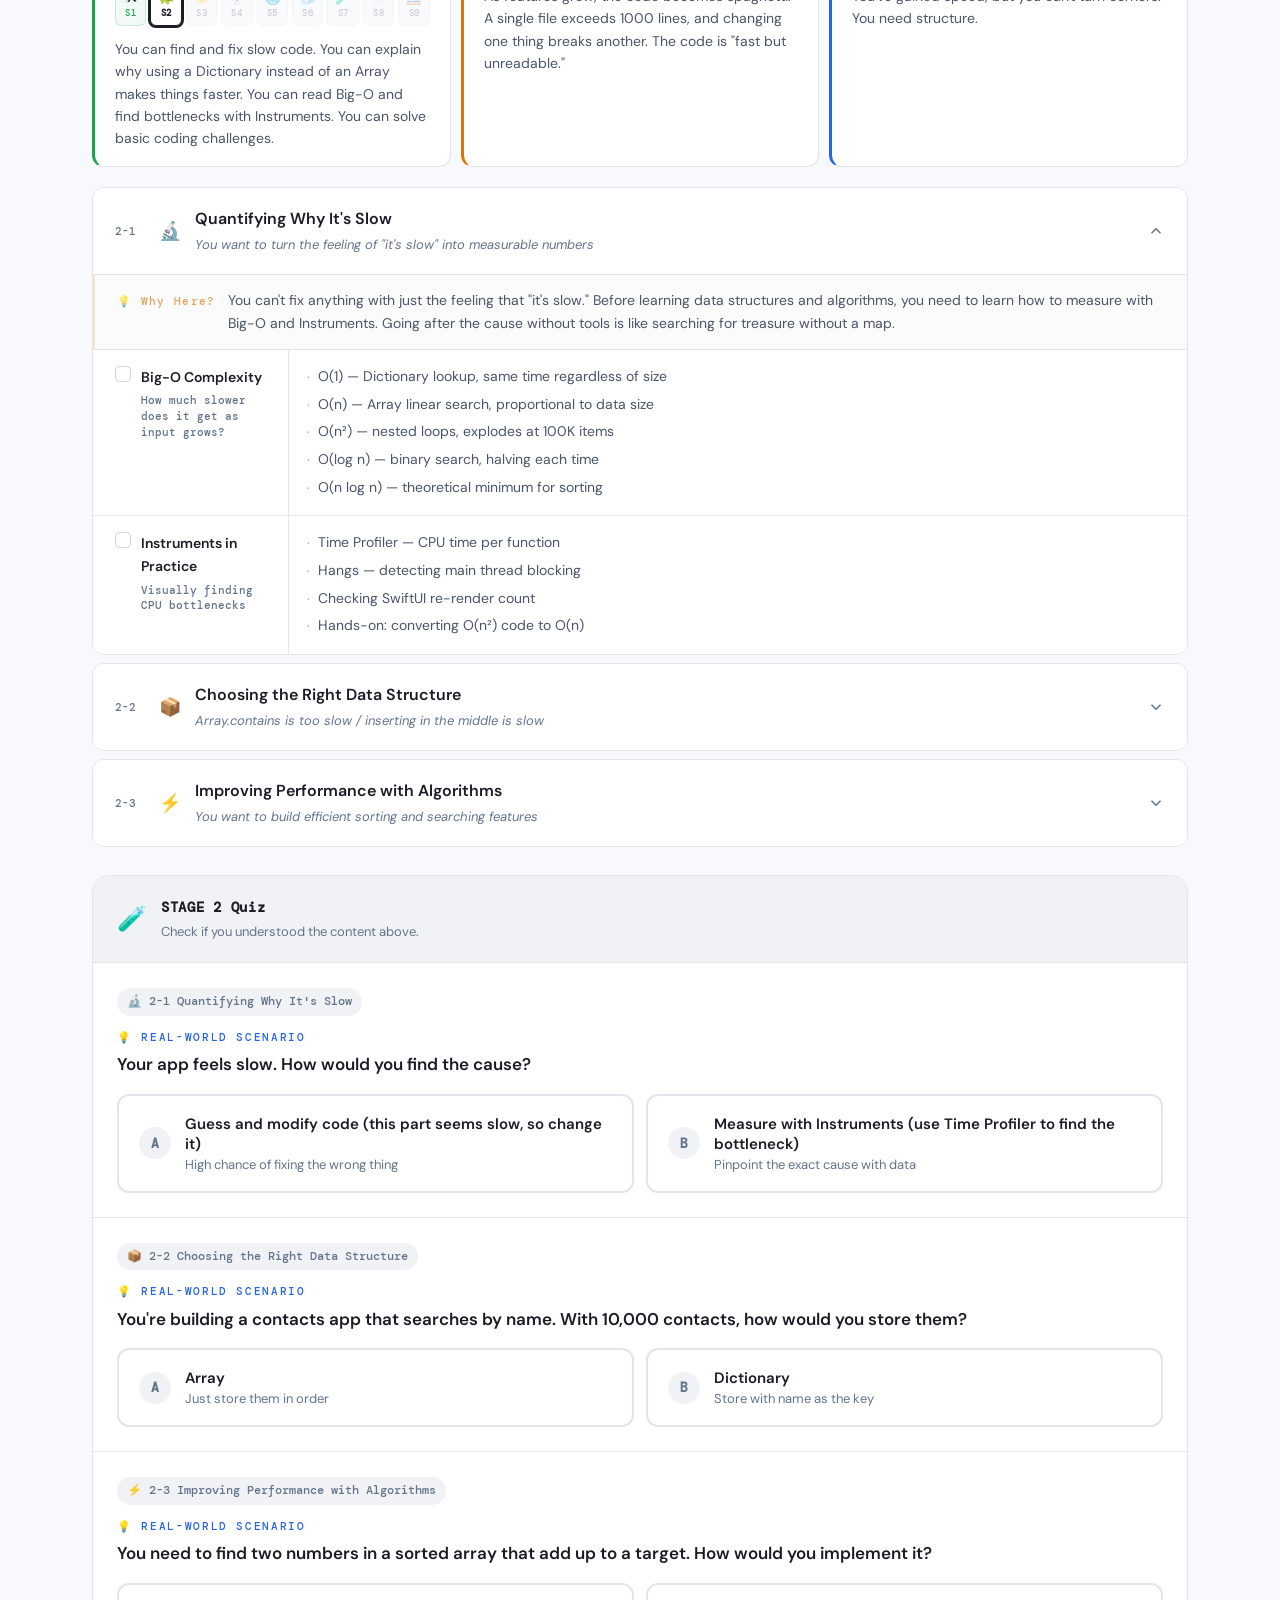
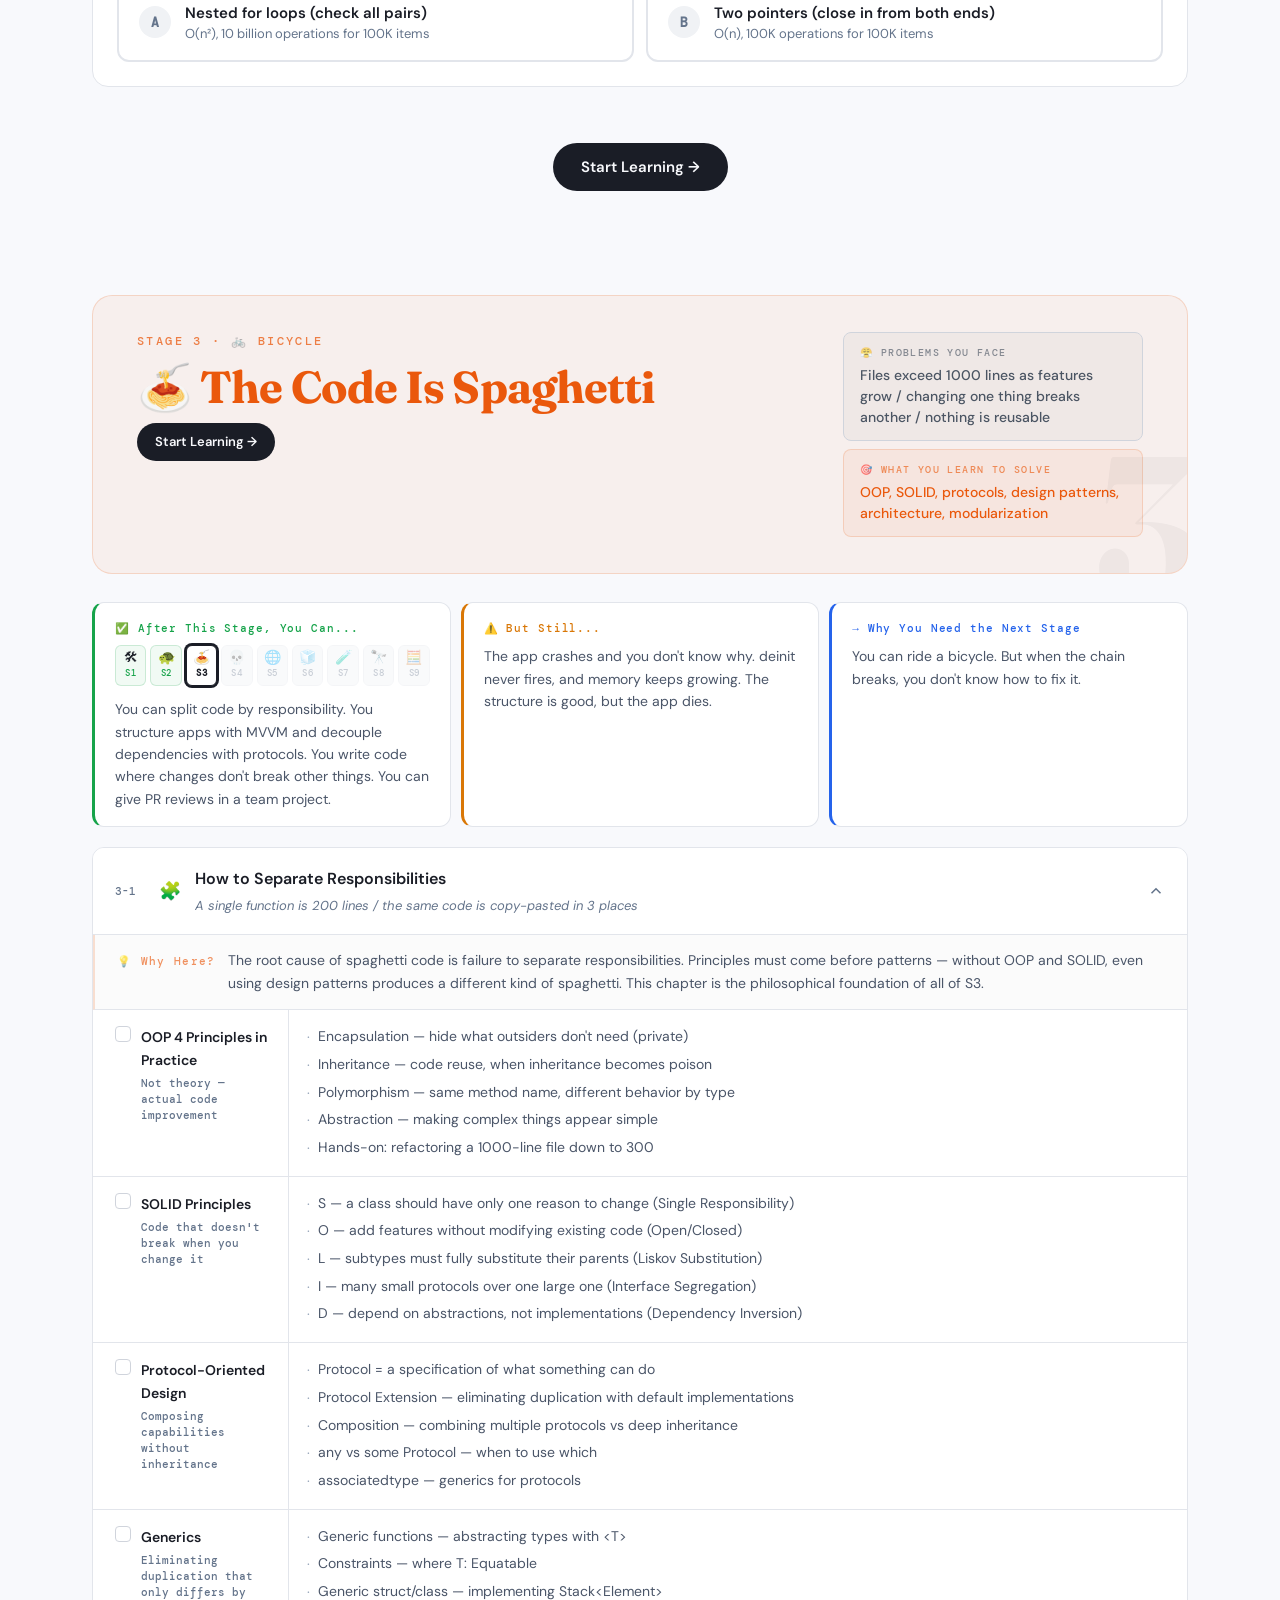
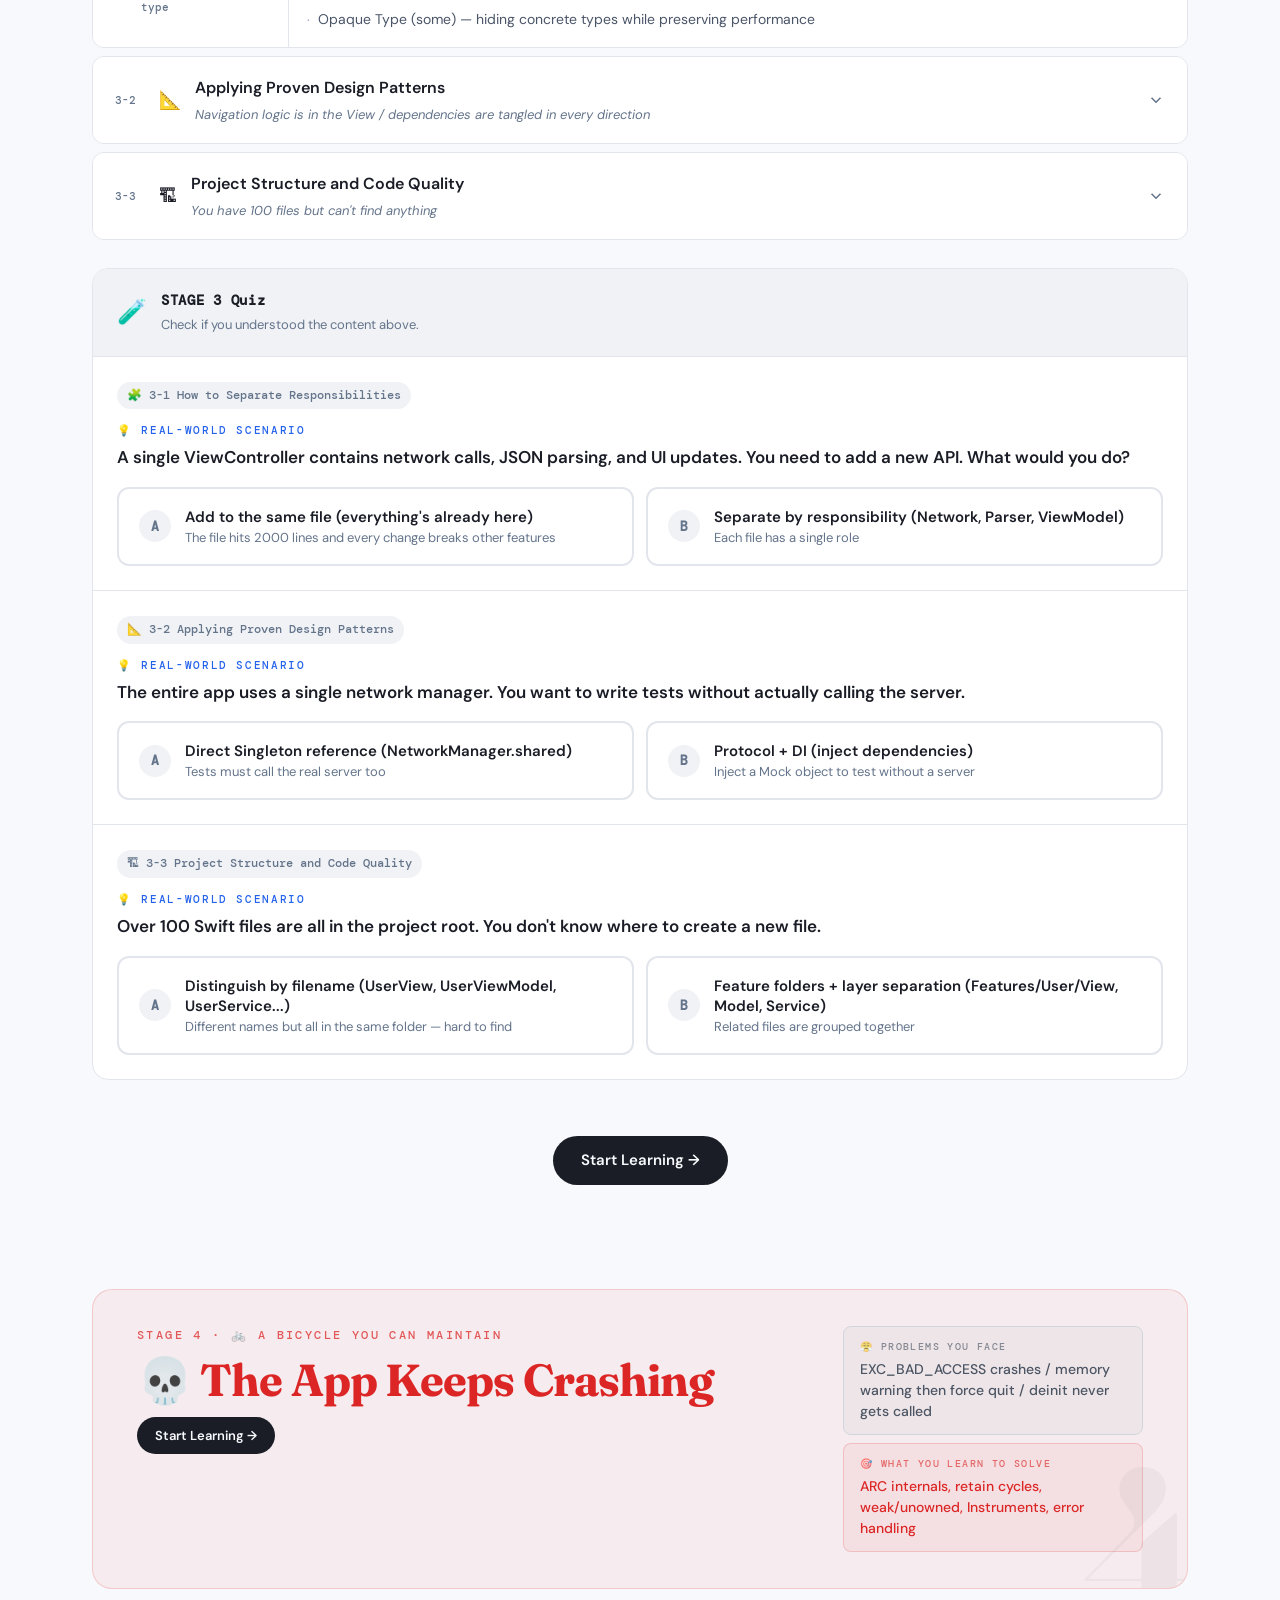
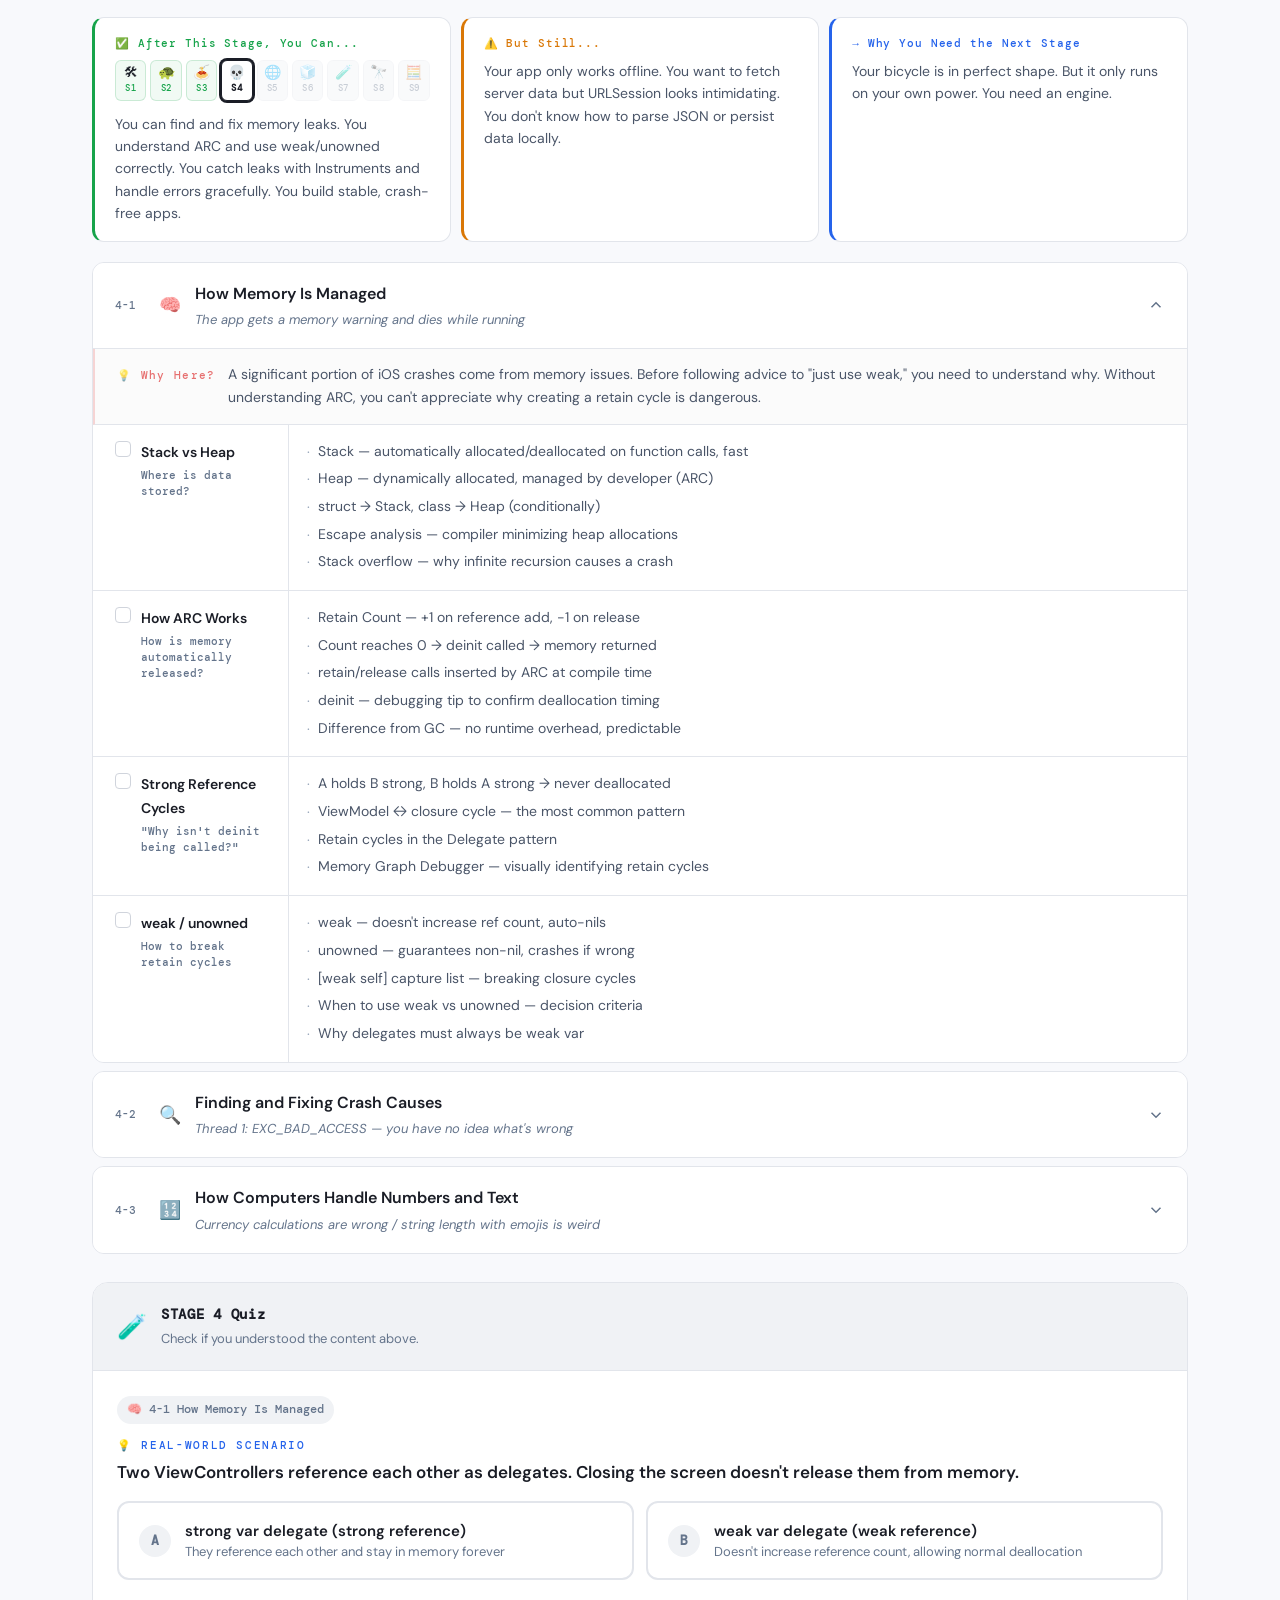
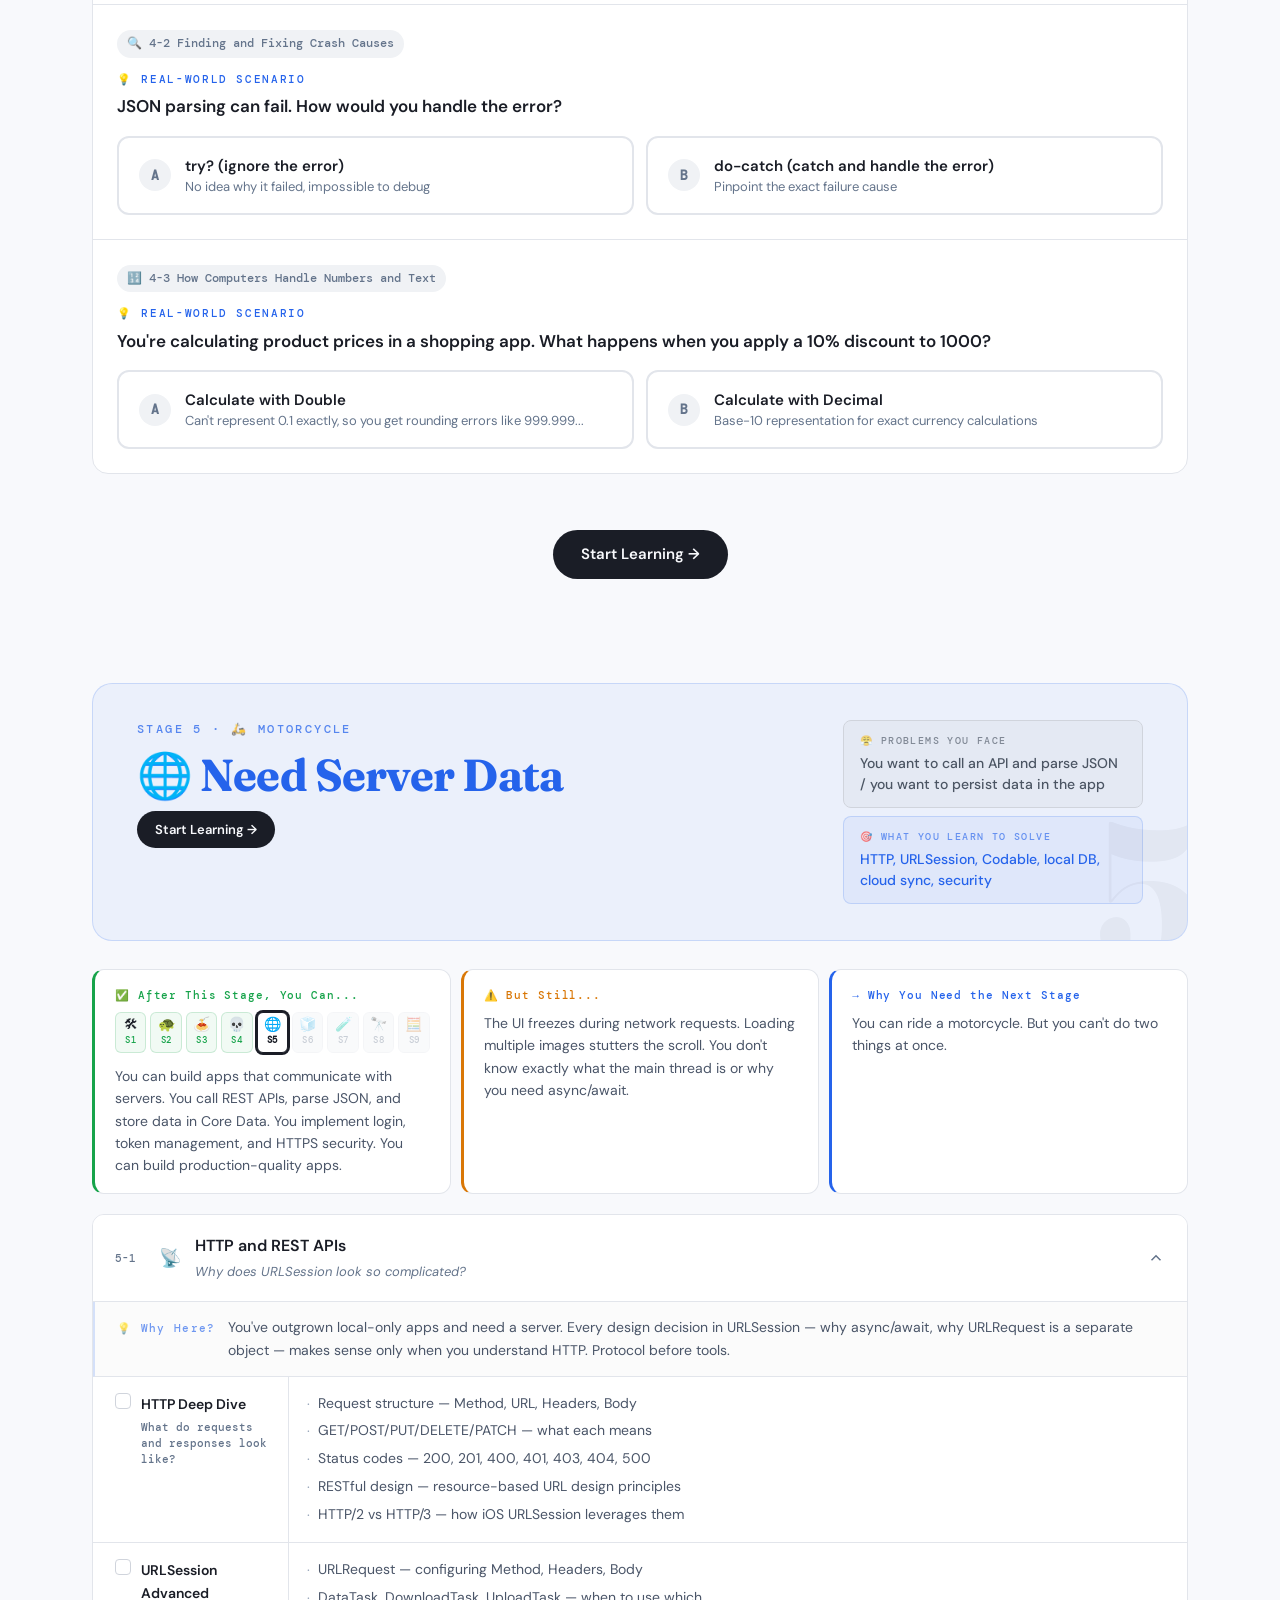
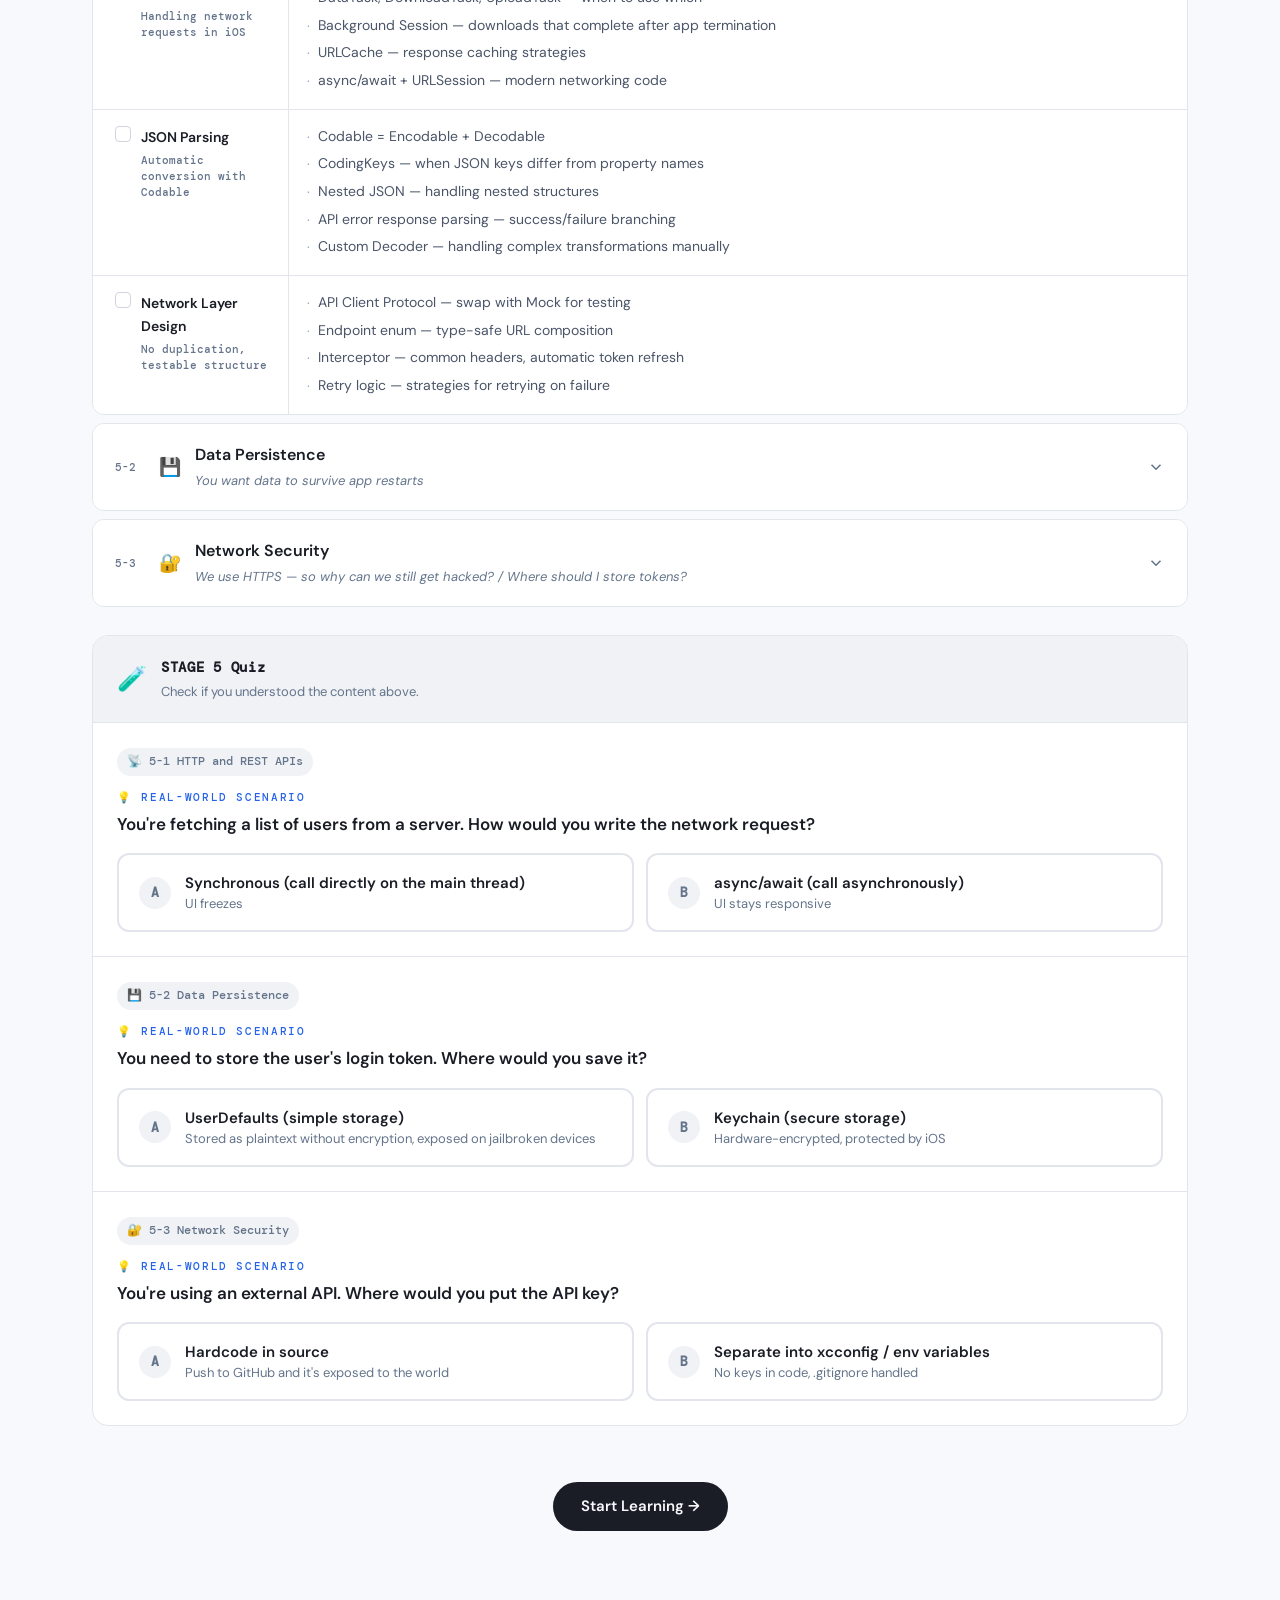
==== commit de4562ad: "feat: 모바일 Hero 최적화, 용어 개선, 학습 진행률 저장, 검색바 개선 - 모바일에서 Substack iframe 숨김 (하단 커뮤니티에서 구독 유도) - Hero lab" ====
--- a/en/index.html
+++ b/en/index.html
@@ -37,7 +37,7 @@
 <section class="hero" id="hero">
   <div class="hero-glow"></div>
   <div class="hero-content">
-    <p class="hero-label" data-i18n="heroLabel">Leeo · Top-Down CS Curriculum</p>
+    <p class="hero-label" data-i18n="heroLabel">Leeo · Learn CS by Building Real Apps</p>
     <h1 class="hero-title" data-i18n-html="heroTitle">Ever been<br><em>stumped</em> in a<br>CS interview?</h1>
     <p class="hero-sub" data-i18n-html="heroSub">You can build apps, but can't explain why they're slow?<br>Learn CS through real problems you hit as an iOS developer —<br>a Top-Down curriculum.</p>
     <div class="hero-meta">
@@ -358,6 +358,7 @@
 
 <!-- SEARCH + NAV -->
 <div class="sticky-bar" id="stickyBar">
+  <div class="progress-bar-wrap"><div class="progress-bar-fill" id="progressBar"></div></div>
   <div class="sticky-inner">
     <div class="search-box">
       <svg width="14" height="14" viewBox="0 0 24 24" fill="none" stroke="currentColor" stroke-width="2.5"><circle cx="11" cy="11" r="8"/><path d="M21 21l-4.35-4.35"/></svg>
--- a/assets/style.css
+++ b/assets/style.css
@@ -349,8 +349,26 @@
   backdrop-filter: blur(20px) saturate(1.4);
   -webkit-backdrop-filter: blur(20px) saturate(1.4);
   border-bottom: 1px solid var(--border);
+  transition: transform .3s ease, opacity .3s ease;
+}
+.sticky-bar.sticky-hidden {
+  transform: translateY(-100%);
+  opacity: 0;
+  pointer-events: none;
 }
 [data-theme="dark"] .sticky-bar { background: rgba(11,13,16,.88); }
+
+/* Progress bar */
+.progress-bar-wrap {
+  height: 3px;
+  background: var(--border);
+}
+.progress-bar-fill {
+  height: 100%;
+  background: linear-gradient(90deg, var(--s1), var(--s5), var(--s6));
+  width: 0%;
+  transition: width .4s ease;
+}
 
 .sticky-inner {
   max-width: 1160px;
@@ -867,7 +885,43 @@
 .topic-left {
   padding: 16px 16px 16px 22px;
   border-right: 1px solid var(--border);
-}
+  display: flex;
+  gap: 10px;
+  align-items: flex-start;
+}
+
+/* Topic completion checkbox */
+.topic-check {
+  appearance: none;
+  -webkit-appearance: none;
+  width: 16px;
+  height: 16px;
+  border: 1.5px solid var(--border2);
+  border-radius: 4px;
+  flex-shrink: 0;
+  cursor: pointer;
+  transition: all .15s;
+  position: relative;
+}
+.topic-check:checked {
+  background: var(--s5);
+  border-color: var(--s5);
+}
+.topic-check:checked::after {
+  content: '';
+  position: absolute;
+  left: 4px; top: 1px;
+  width: 5px; height: 9px;
+  border: solid #fff;
+  border-width: 0 2px 2px 0;
+  transform: rotate(45deg);
+}
+.topic.completed .topic-name,
+.topic.completed .topic-sub {
+  opacity: .5;
+  text-decoration: line-through;
+}
+.topic-left-text { flex: 1; min-width: 0; }
 
 .topic-name {
   font-size: 14px;
@@ -1873,8 +1927,7 @@
   .hero-sub { max-width: 100%; }
   .hero-meta { justify-content: center; }
   .hero-social-proof { margin-left: auto; margin-right: auto; text-align: center; }
-  .hero-subscribe { margin-left: auto; margin-right: auto; }
-  .hero-subscribe iframe { width: 100%; max-width: 480px; }
+  .hero-subscribe { display: none; }
   .hero-actions { justify-content: center; }
   .hero-flow { display: none; }
   .sticky-inner { padding: 10px 20px; }
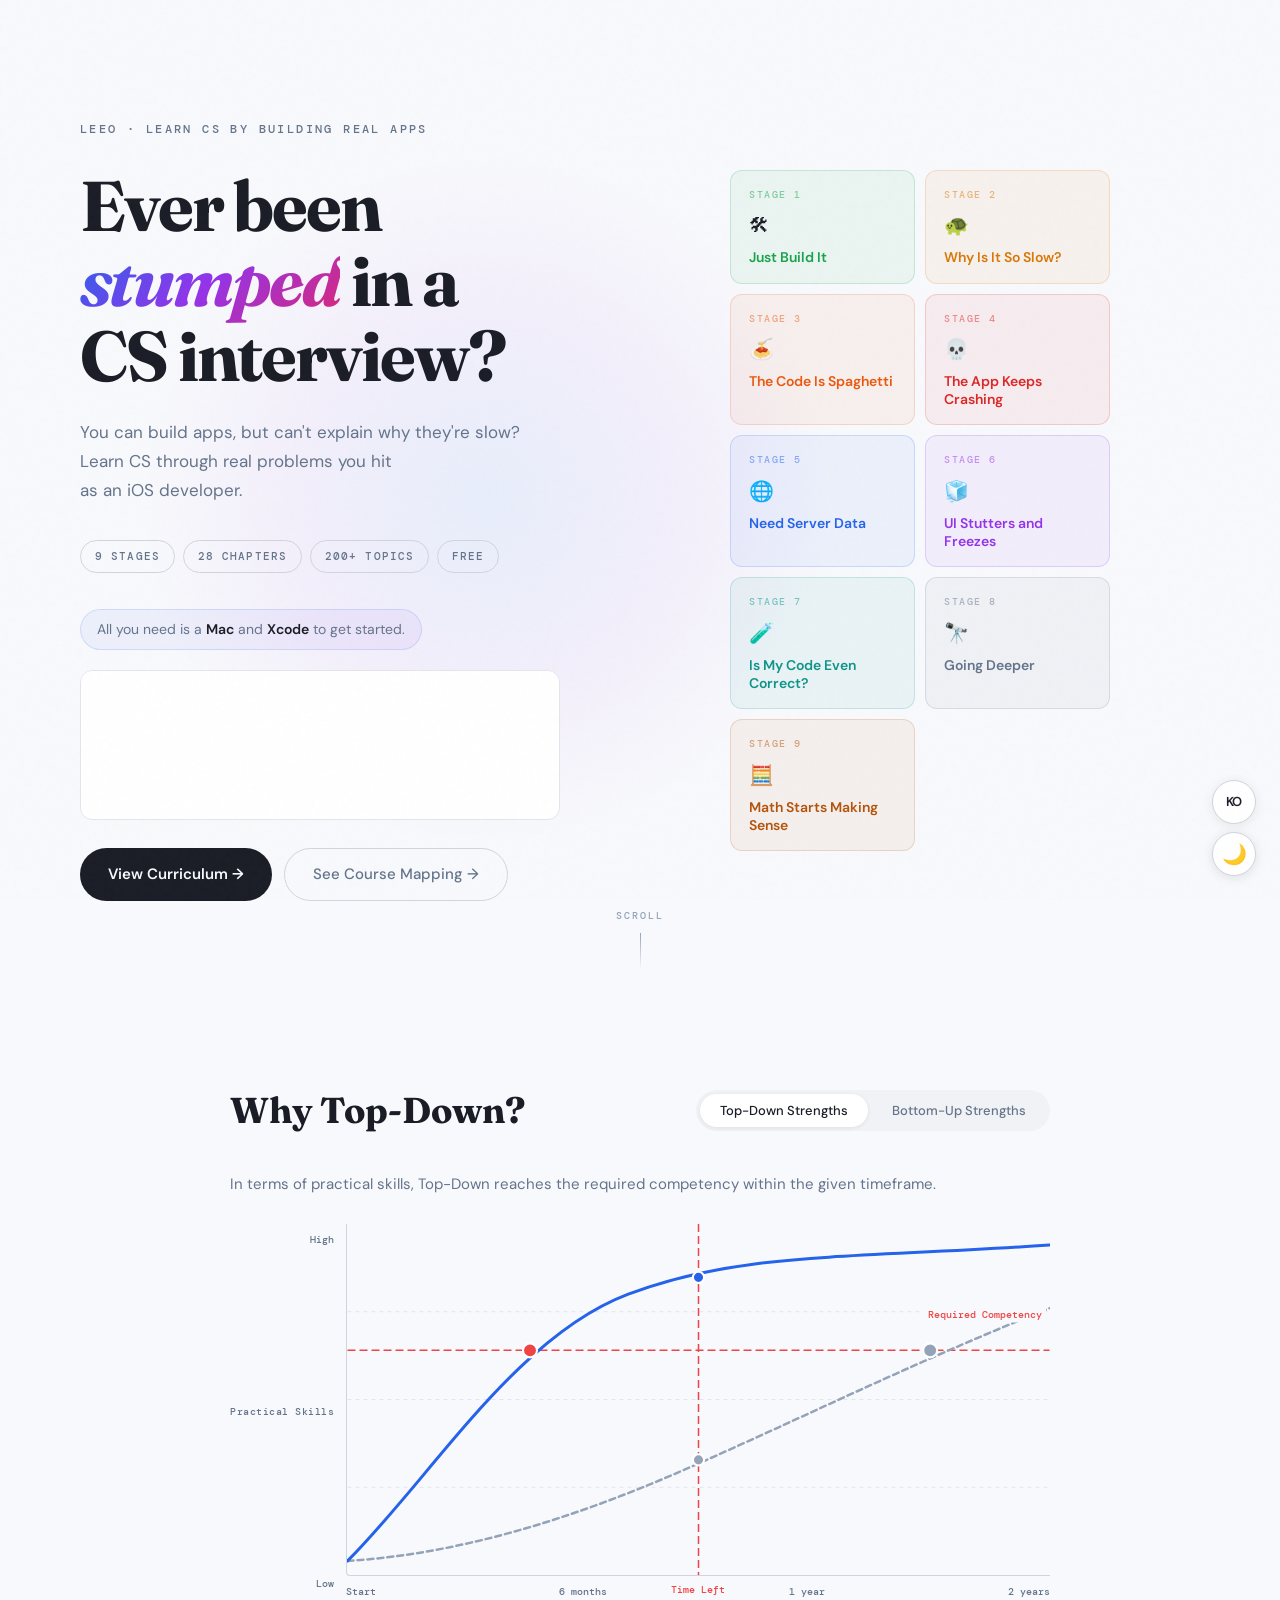
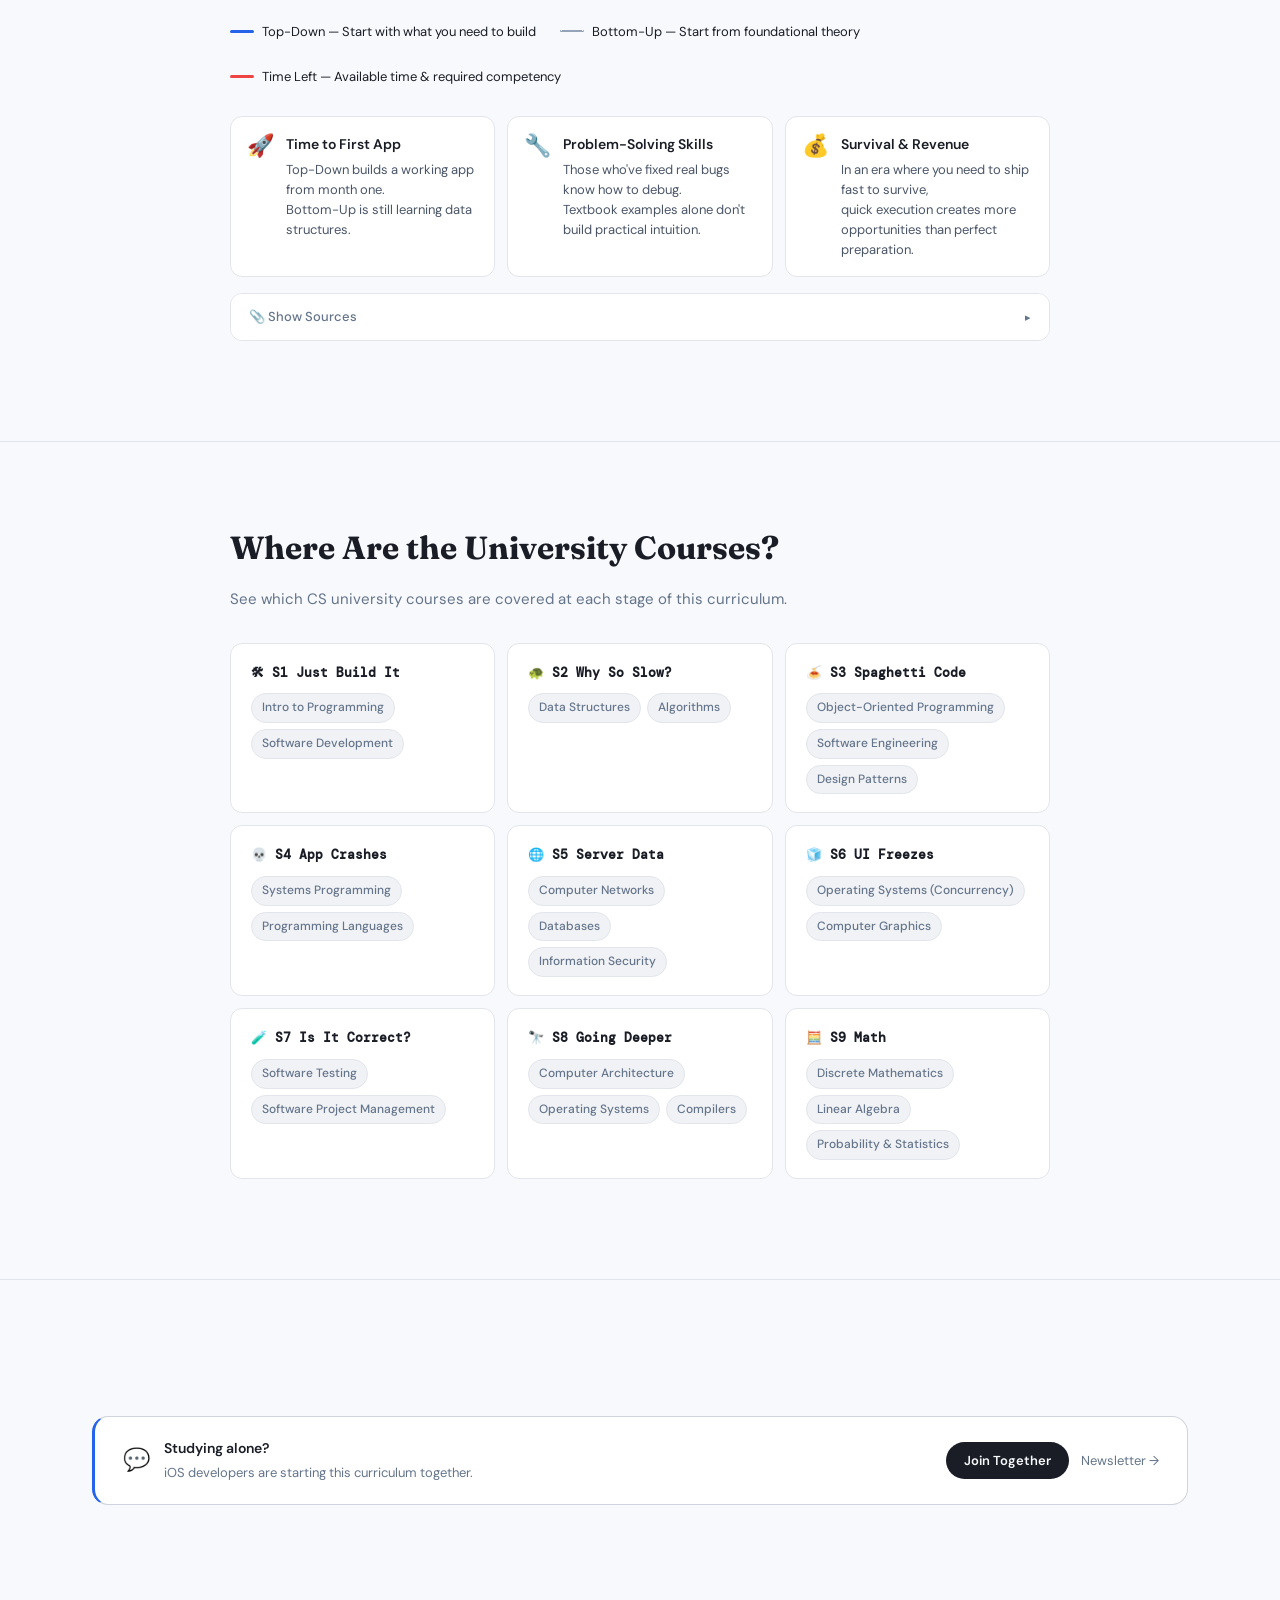
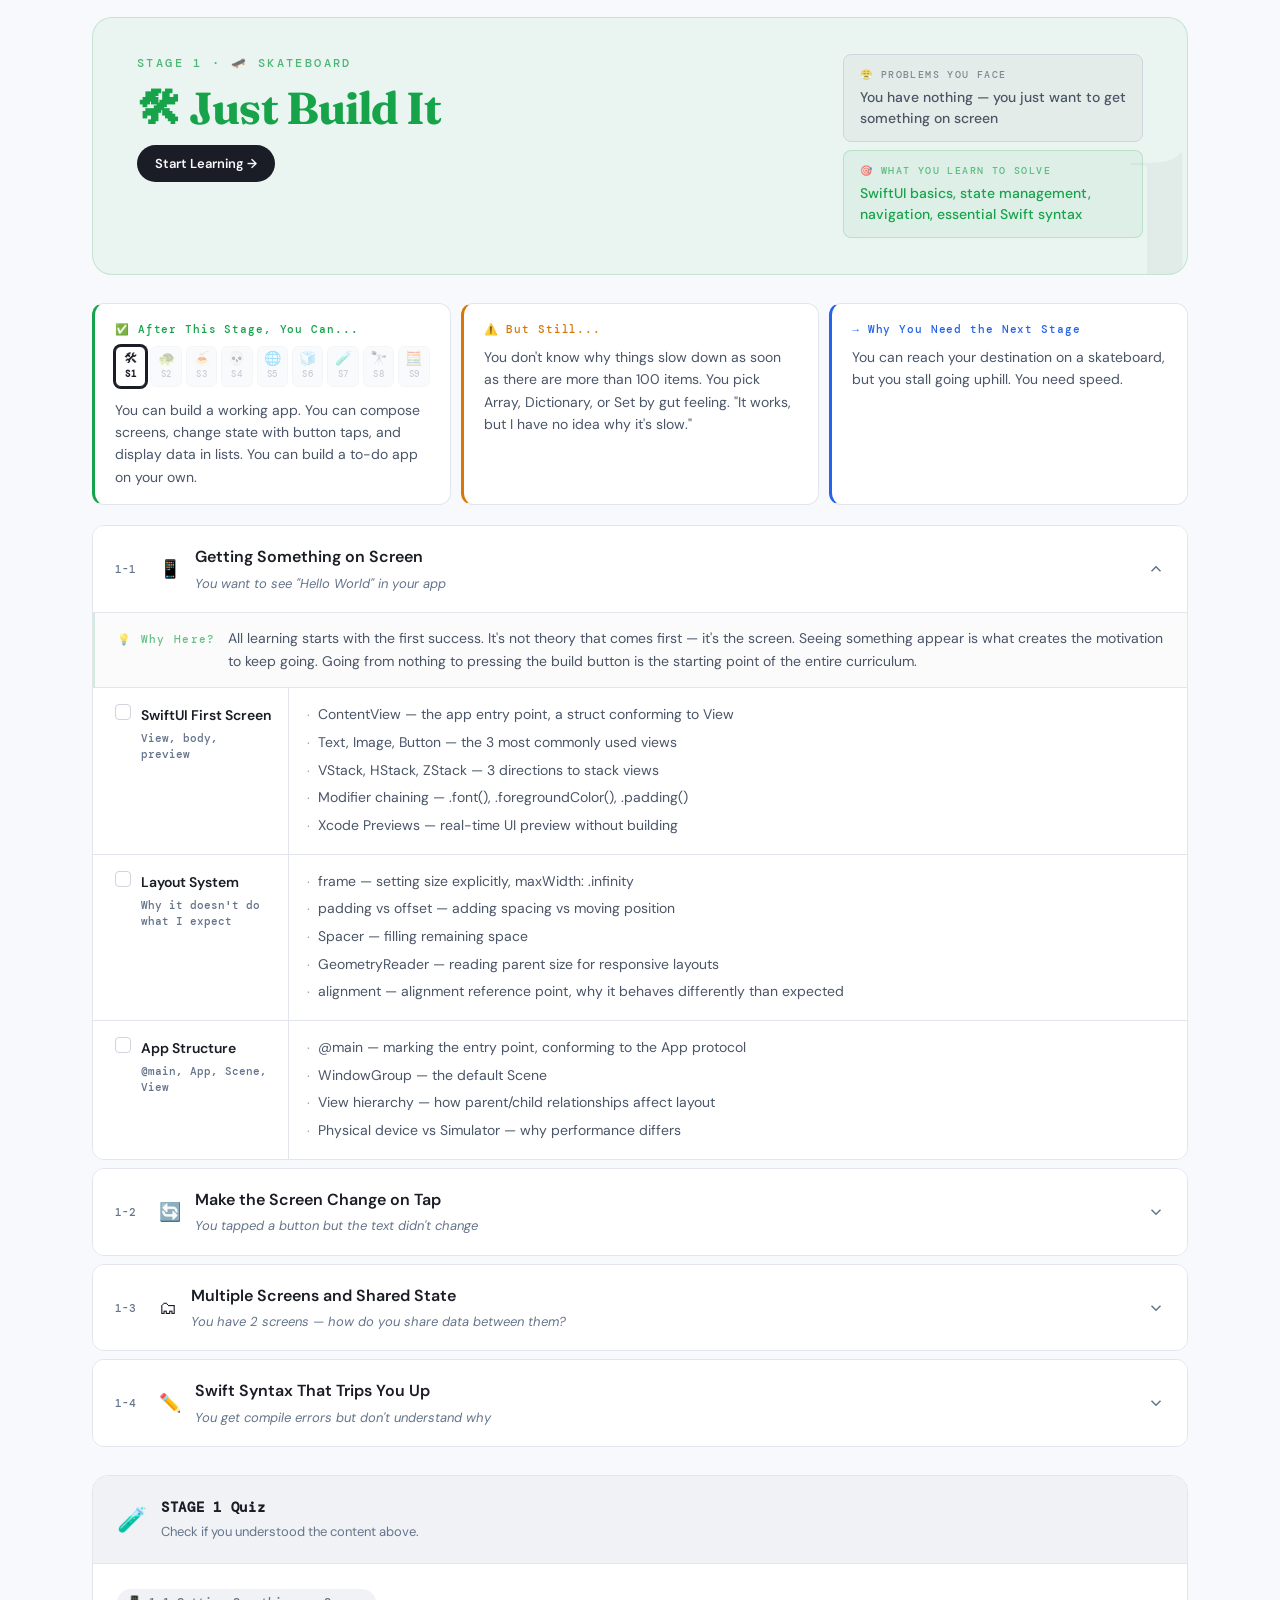
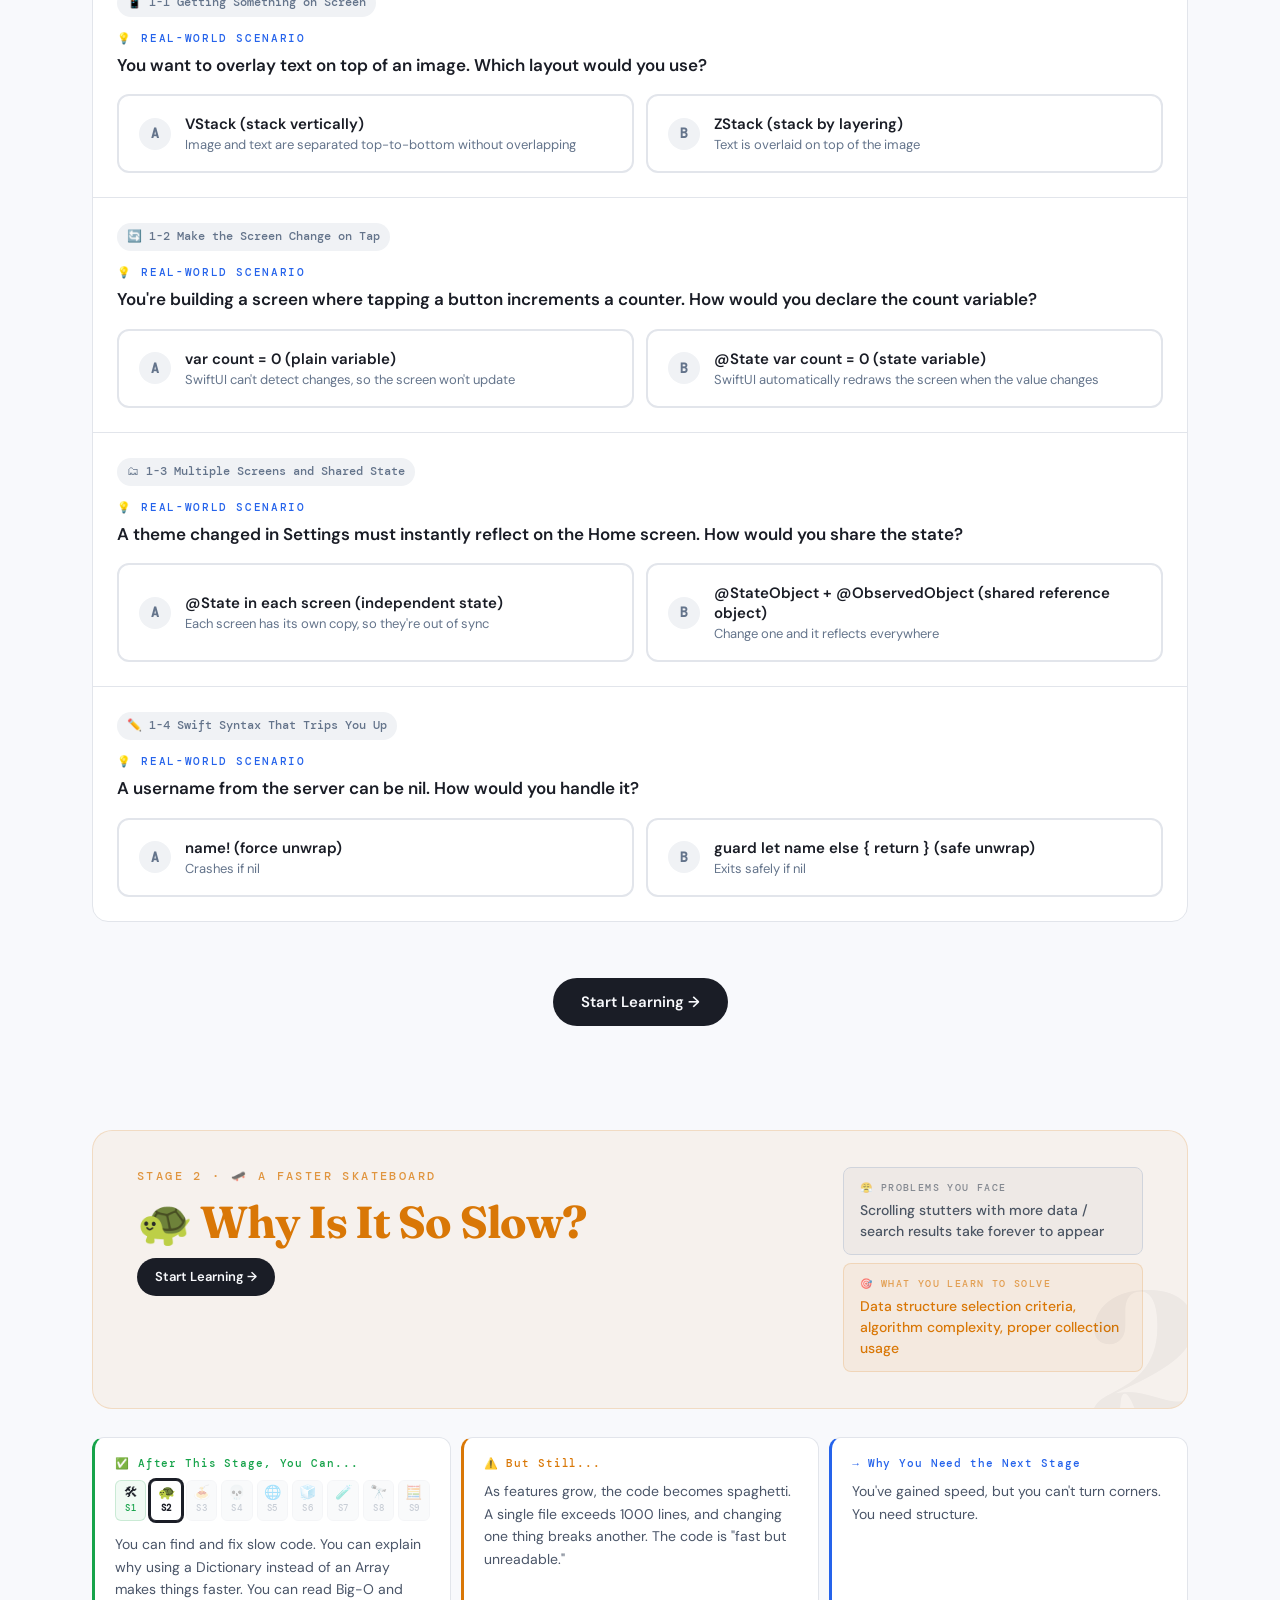
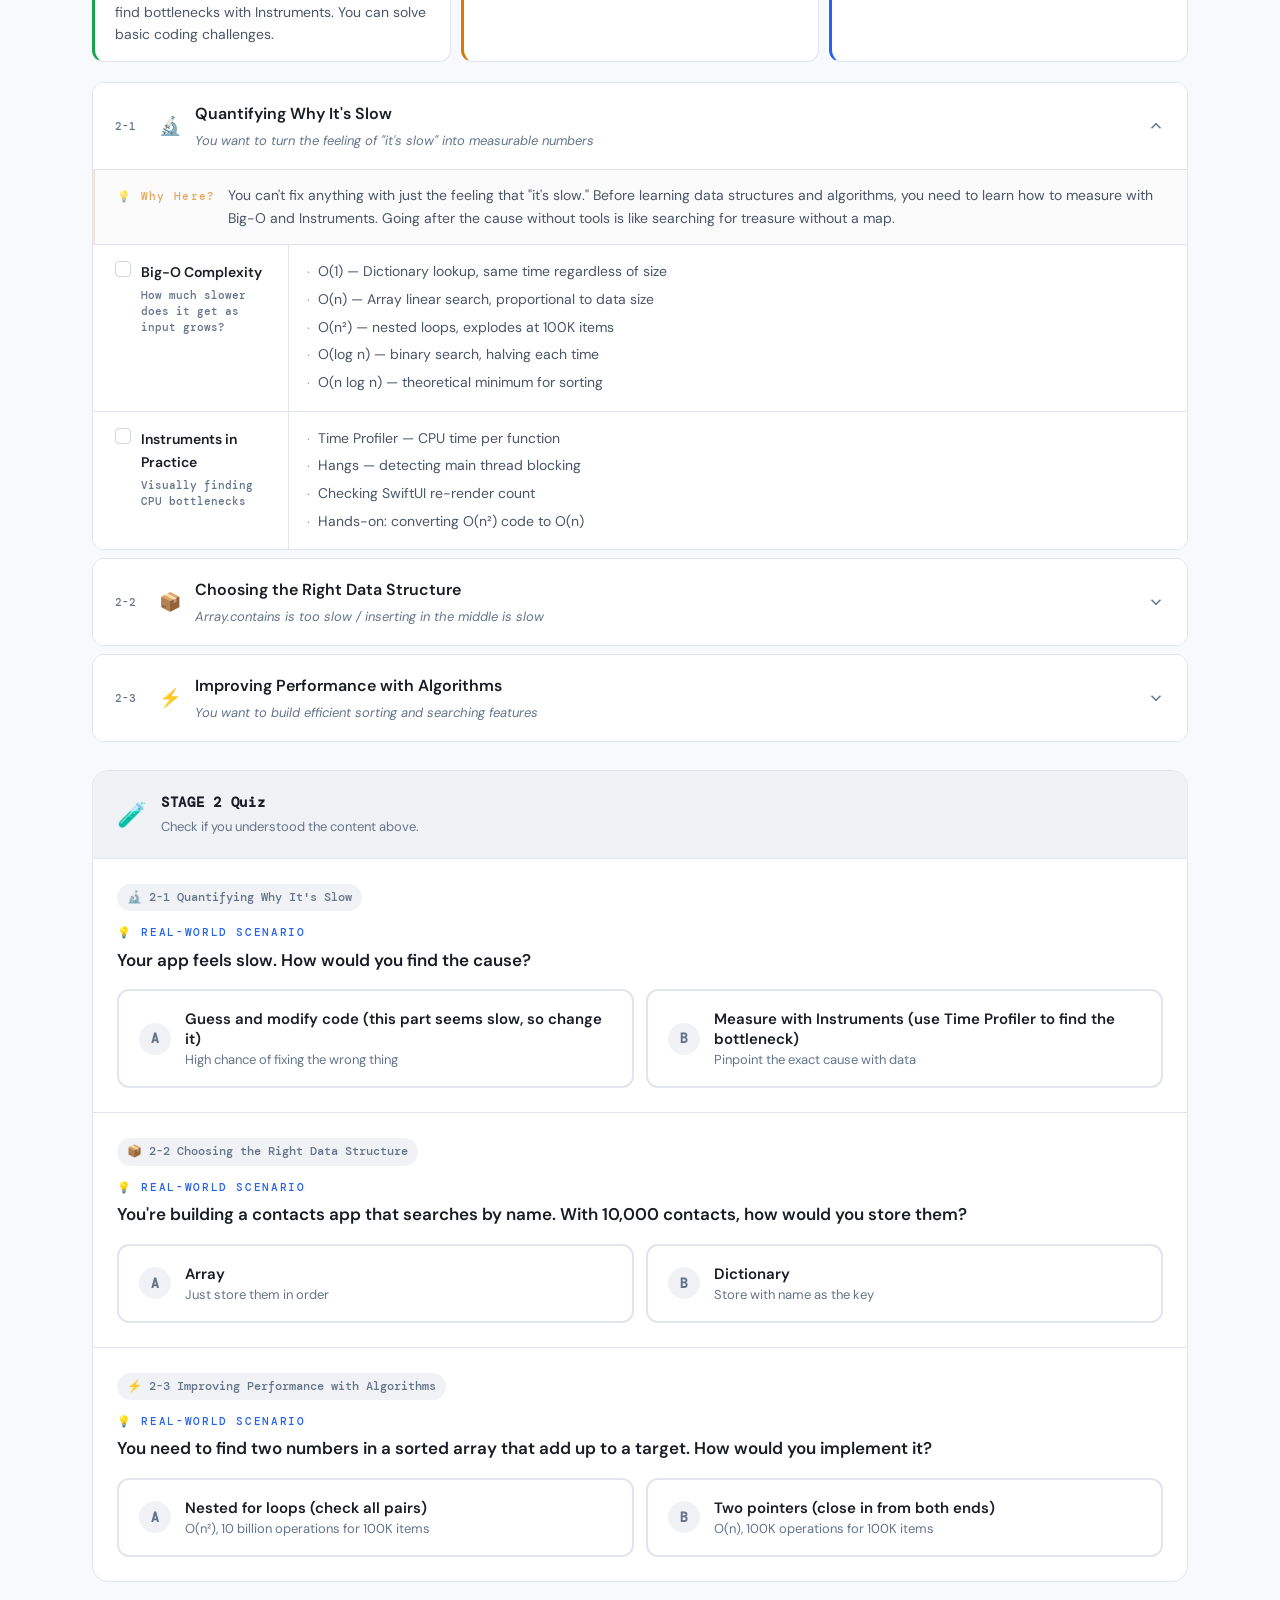
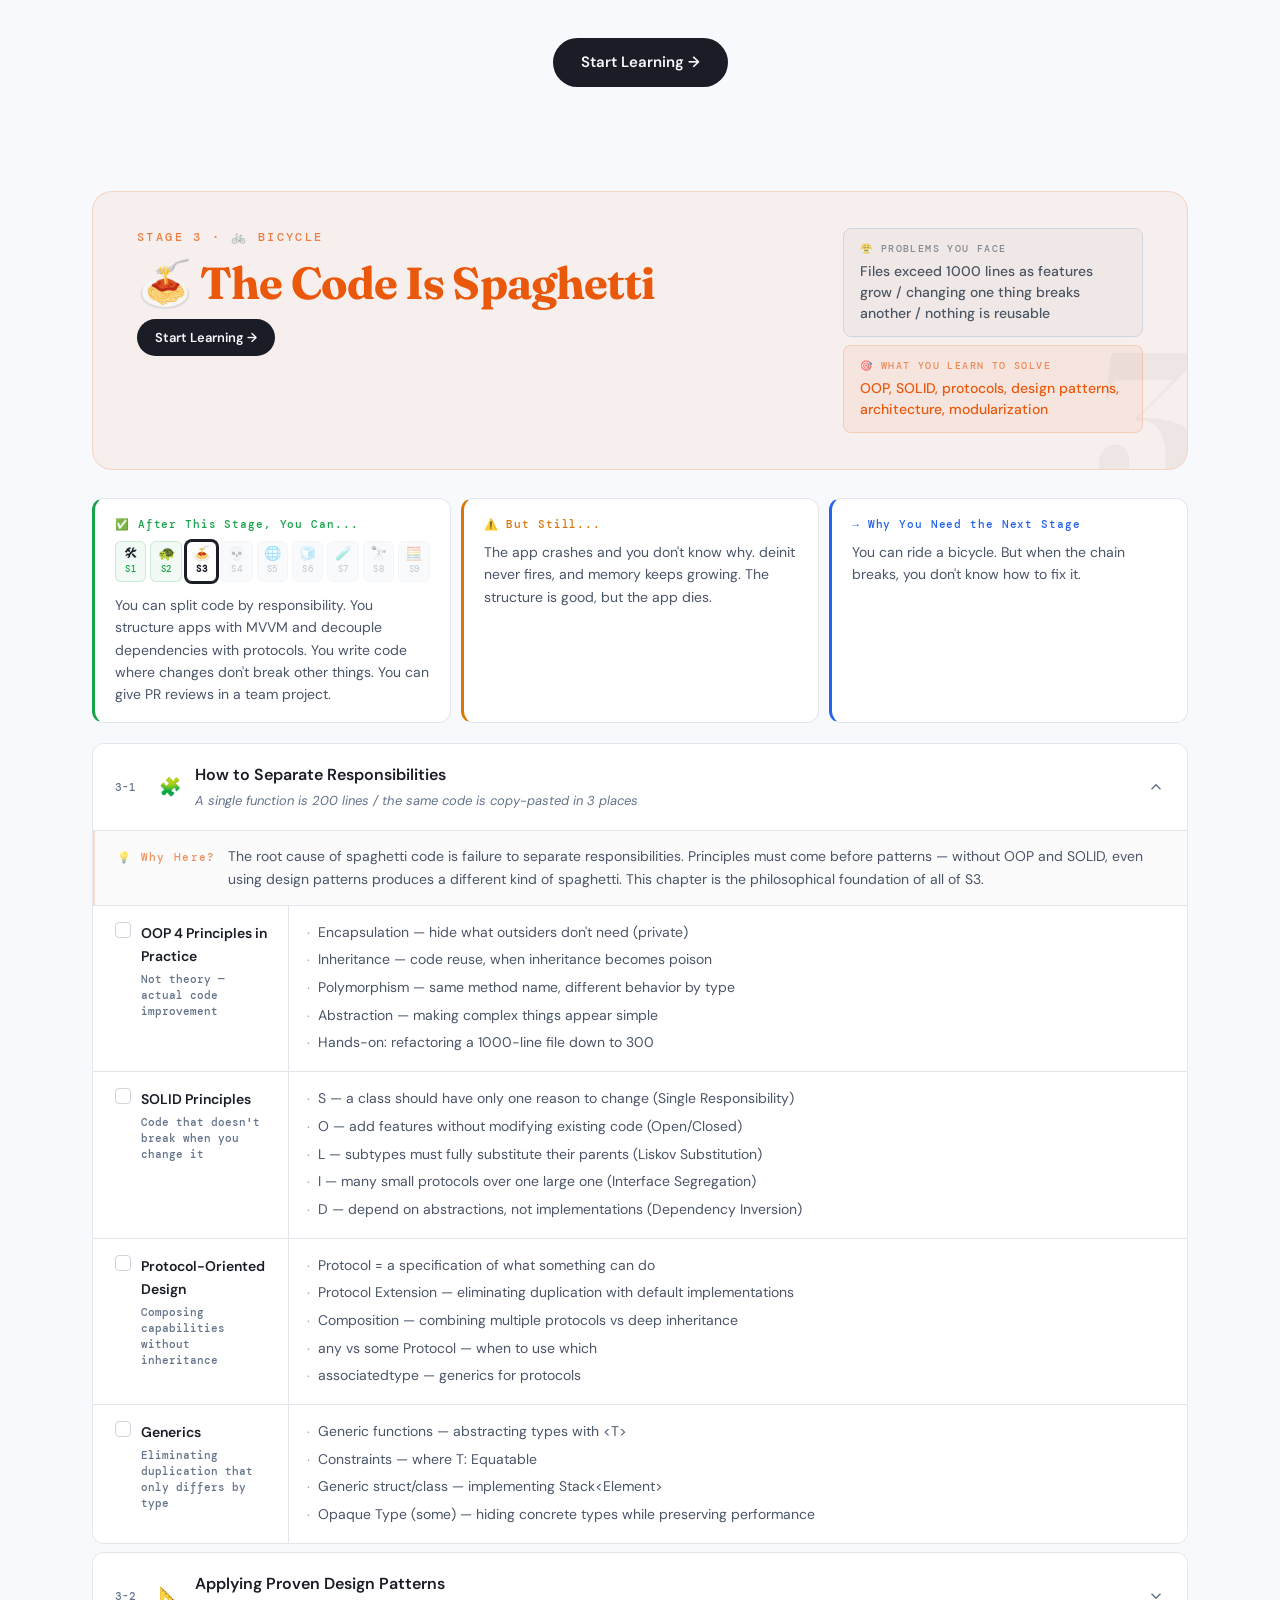
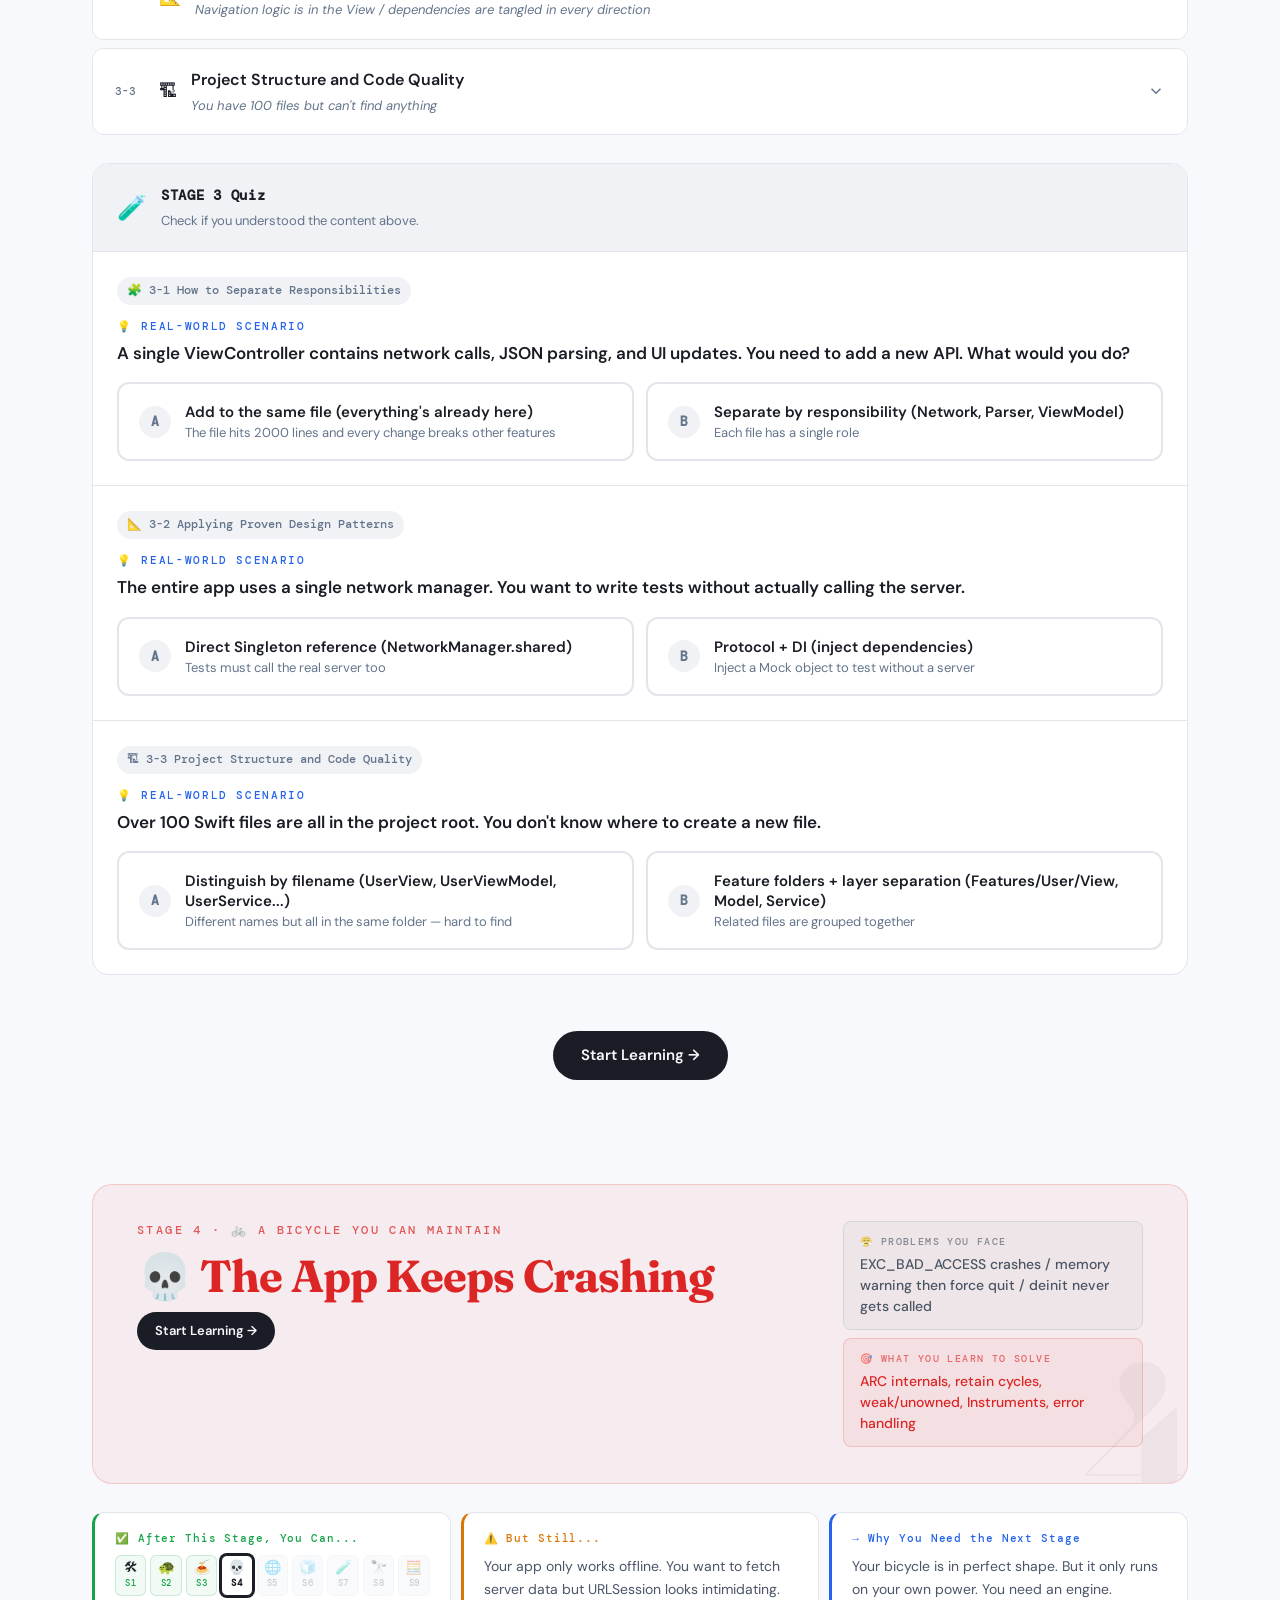
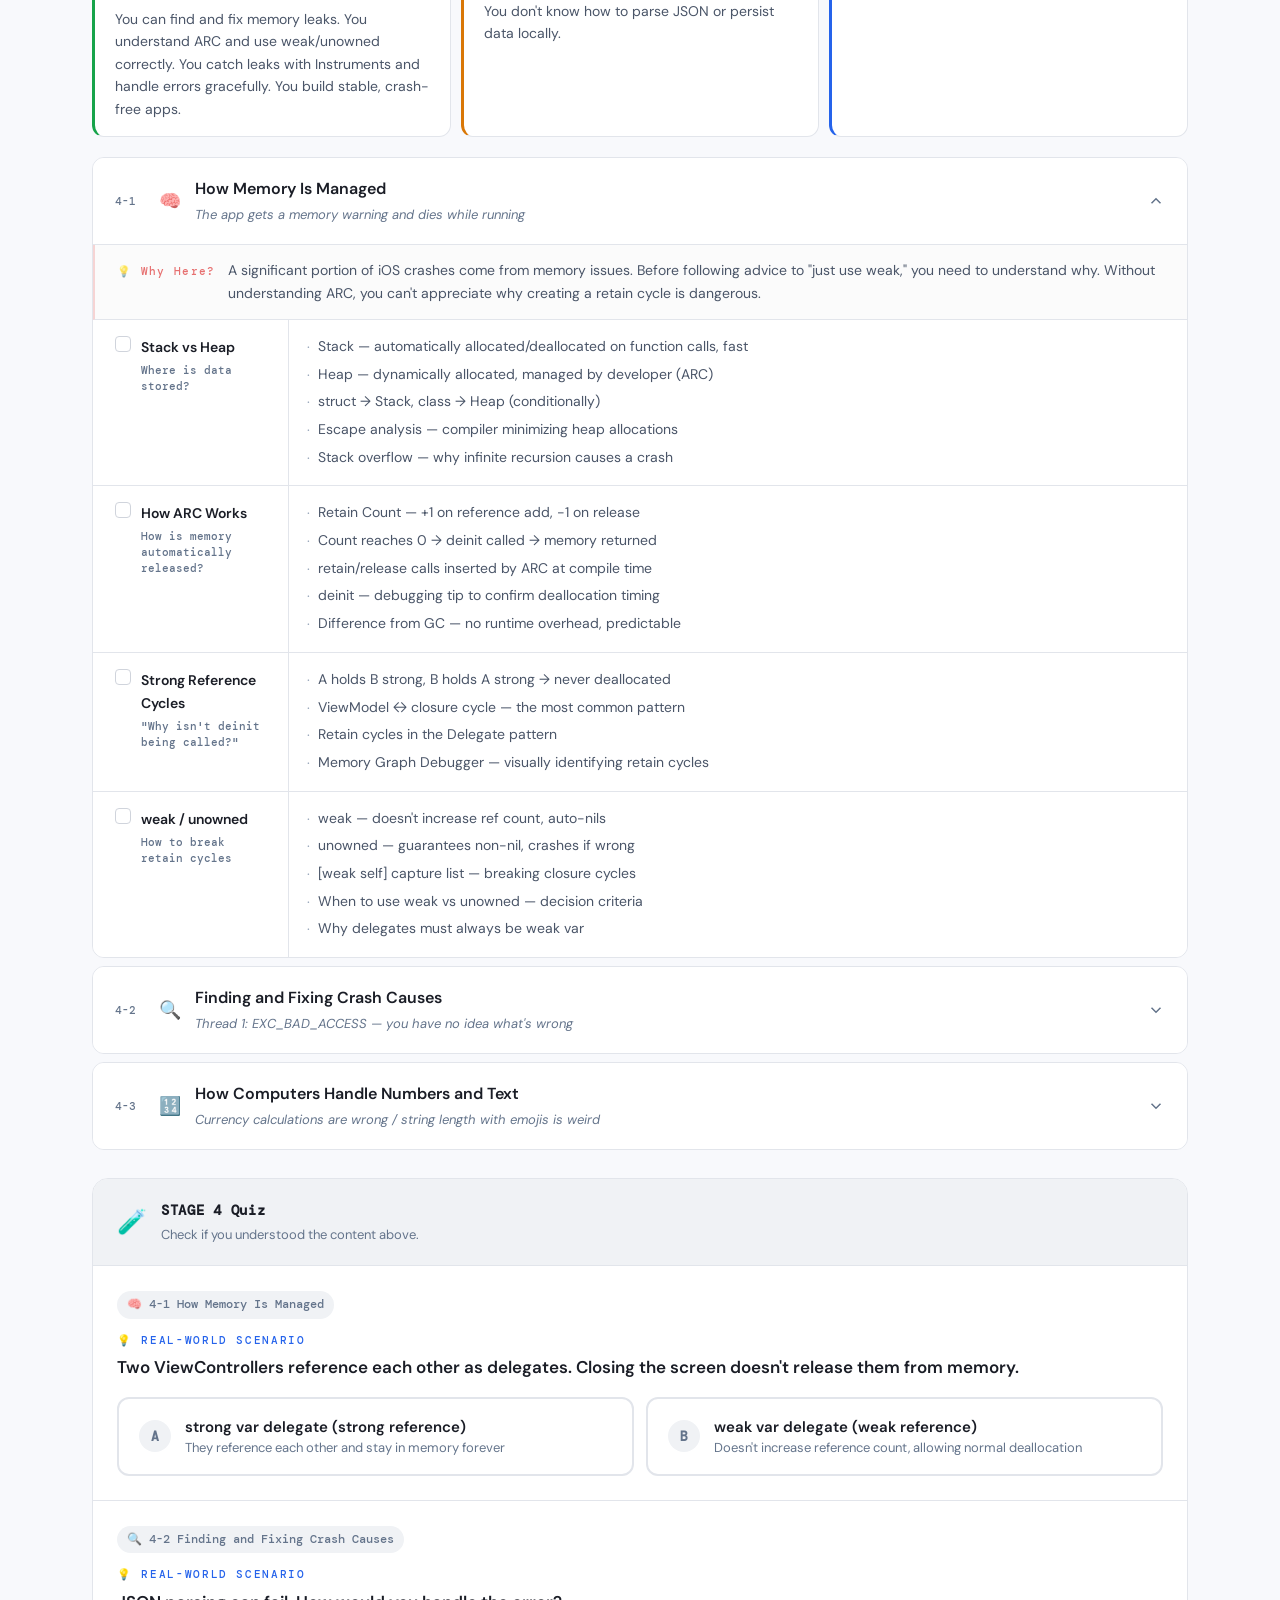
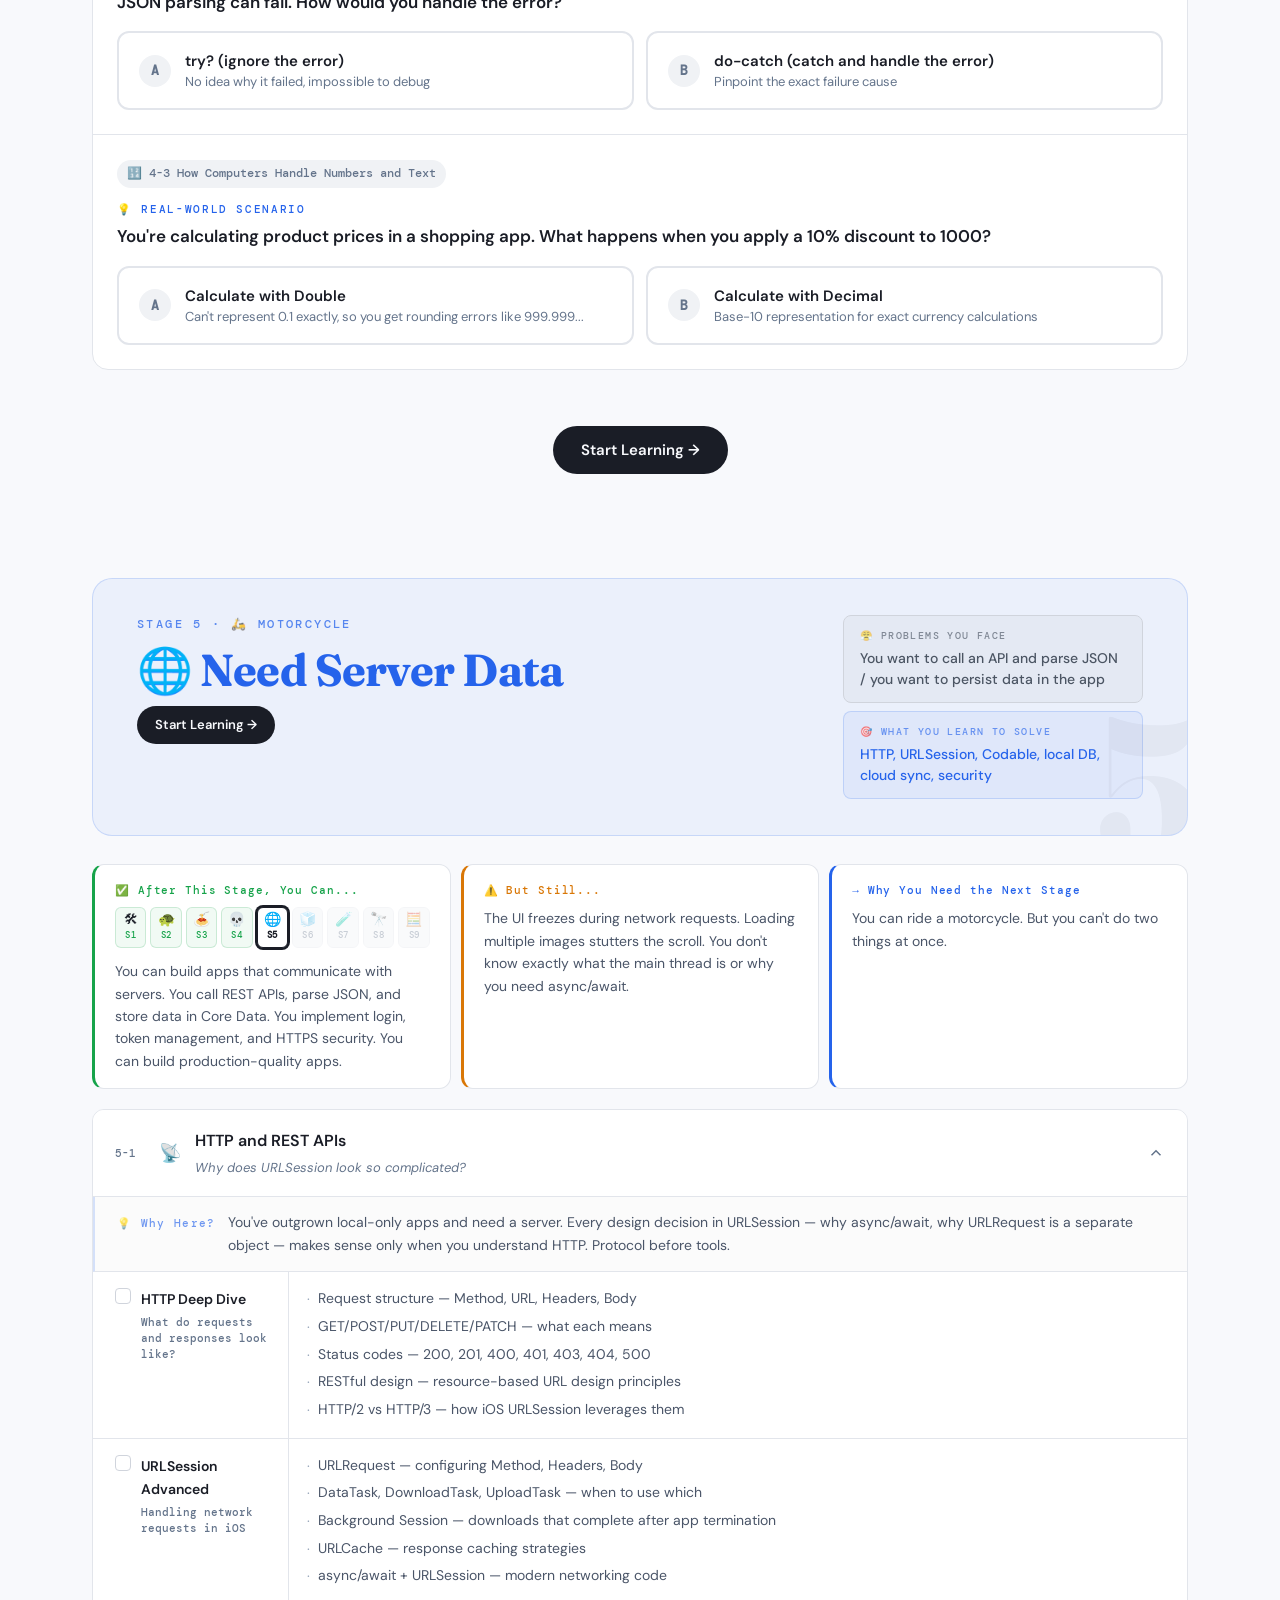
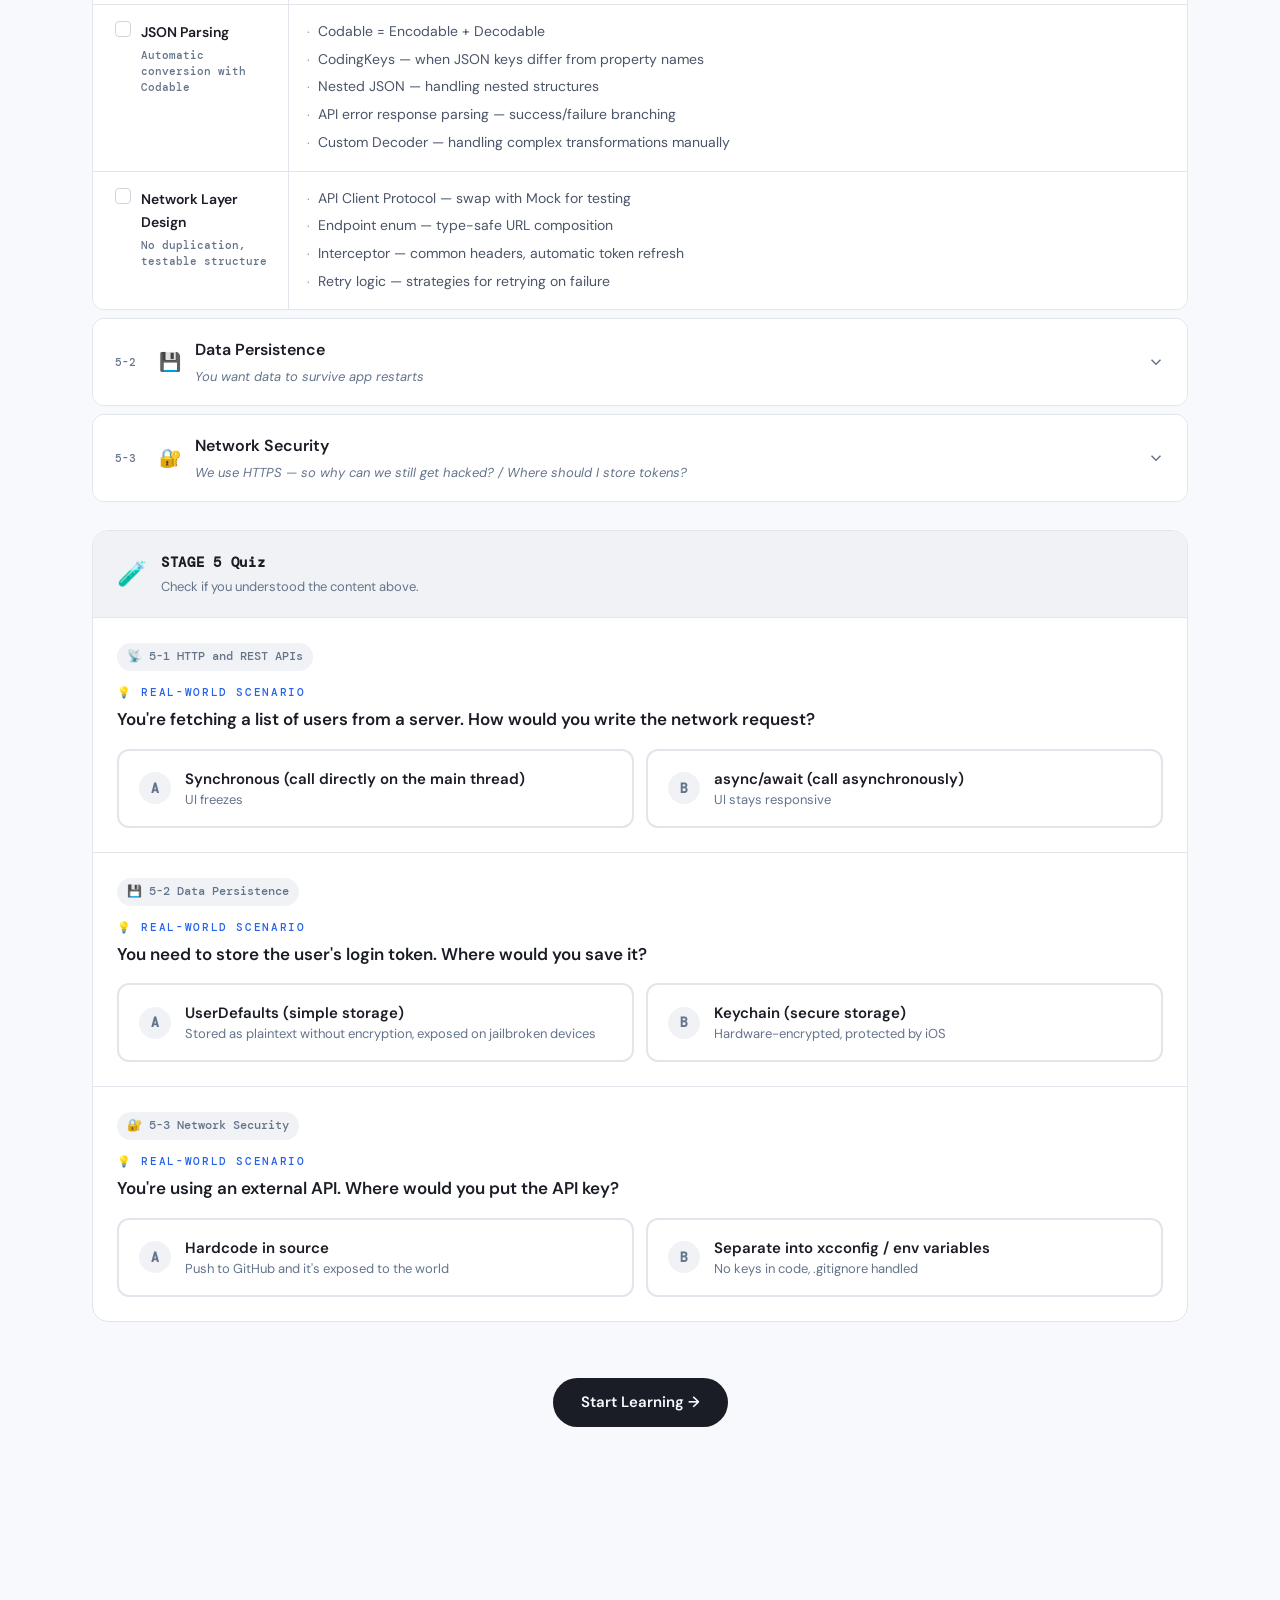
==== commit 1ca6ffc7: "fix: 페이지 통일성 정리 — Top-Down 용어 통일, 중복 제거, i18n 완성 - "Top-Down" 용어 정리:   - Hero sub, meta-pill, Footer" ====
--- a/en/index.html
+++ b/en/index.html
@@ -10,7 +10,47 @@
 <meta property="og:image" content="https://m1zz.github.io/cs-curriculum-repo/assets/og-image.png">
 <meta property="og:image:width" content="1200">
 <meta property="og:image:height" content="512">
+<meta name="twitter:card" content="summary_large_image">
+<meta name="twitter:title" content="CS Curriculum for App Developers — Leeo">
+<meta name="twitter:description" content="Ever been stumped in a CS interview? Learn CS through real problems you hit as an iOS developer.">
+<meta name="twitter:image" content="https://m1zz.github.io/cs-curriculum-repo/assets/og-image.png">
+<link rel="canonical" href="https://m1zz.github.io/cs-curriculum-repo/en/">
+<link rel="alternate" hreflang="ko" href="https://m1zz.github.io/cs-curriculum-repo/">
+<link rel="alternate" hreflang="en" href="https://m1zz.github.io/cs-curriculum-repo/en/">
+<link rel="alternate" hreflang="x-default" href="https://m1zz.github.io/cs-curriculum-repo/">
 <title data-i18n="pageTitle">CS Curriculum for App Developers — Leeo</title>
+<script type="application/ld+json">
+{
+  "@context": "https://schema.org",
+  "@type": "Course",
+  "name": "CS Curriculum for App Developers",
+  "description": "Learn computer science through real problems you encounter while building iOS apps. A Top-Down curriculum with 9 stages, 28 chapters, and 200+ topics.",
+  "provider": {
+    "@type": "Organization",
+    "name": "Leeo",
+    "url": "https://m1zz.github.io/cs-curriculum-repo/"
+  },
+  "url": "https://m1zz.github.io/cs-curriculum-repo/en/",
+  "image": "https://m1zz.github.io/cs-curriculum-repo/assets/og-image.png",
+  "inLanguage": ["en", "ko"],
+  "isAccessibleForFree": true,
+  "educationalLevel": "Intermediate",
+  "about": [
+    {"@type": "Thing", "name": "Computer Science"},
+    {"@type": "Thing", "name": "iOS Development"},
+    {"@type": "Thing", "name": "SwiftUI"},
+    {"@type": "Thing", "name": "Data Structures"},
+    {"@type": "Thing", "name": "Algorithms"},
+    {"@type": "Thing", "name": "Operating Systems"},
+    {"@type": "Thing", "name": "Computer Networks"}
+  ],
+  "hasCourseInstance": {
+    "@type": "CourseInstance",
+    "courseMode": "online",
+    "courseWorkload": "P1Y"
+  }
+}
+</script>
 <link rel="preconnect" href="https://fonts.googleapis.com">
 <link rel="preconnect" href="https://fonts.gstatic.com" crossorigin>
 <link href="https://fonts.googleapis.com/css2?family=DM+Mono:wght@400;500&family=Fraunces:ital,opsz,wght@0,9..144,300;0,9..144,700;1,9..144,300&family=DM+Sans:wght@300;400;500;600&display=swap" rel="stylesheet">
@@ -39,19 +79,15 @@
   <div class="hero-content">
     <p class="hero-label" data-i18n="heroLabel">Leeo · Learn CS by Building Real Apps</p>
     <h1 class="hero-title" data-i18n-html="heroTitle">Ever been<br><em>stumped</em> in a<br>CS interview?</h1>
-    <p class="hero-sub" data-i18n-html="heroSub">You can build apps, but can't explain why they're slow?<br>Learn CS through real problems you hit as an iOS developer —<br>a Top-Down curriculum.</p>
+    <p class="hero-sub" data-i18n-html="heroSub">You can build apps, but can't explain why they're slow?<br>Learn CS through real problems you hit<br>as an iOS developer.</p>
     <div class="hero-meta">
       <span class="meta-pill">9 STAGES</span>
       <span class="meta-pill">28 CHAPTERS</span>
       <span class="meta-pill">200+ TOPICS</span>
-      <span class="meta-pill">TOP-DOWN</span>
+      <span class="meta-pill" data-i18n="pillFree">FREE</span>
     </div>
     <div class="hero-social-proof" data-i18n-html="heroSocialProof">
-      <strong>iOS developers</strong> are learning CS with this curriculum right now.
-    </div>
-    <div class="hero-req">
-      <span class="req-icon">💻</span>
-      <span class="req-text" data-i18n-html="heroReq">All you need to start is a <strong>Mac</strong> and <strong>Xcode</strong>.</span>
+      All you need is a <strong>Mac</strong> and <strong>Xcode</strong> to get started.
     </div>
     <div class="hero-subscribe">
       <iframe src="https://leeo25.substack.com/embed" width="480" height="150" frameborder="0" scrolling="no"></iframe>
@@ -372,13 +408,29 @@
 <!-- MAIN CONTENT -->
 <main class="main" id="main"></main>
 
+<!-- SEO: crawlable content for search engines when JS is disabled -->
+<noscript>
+<section class="seo-content">
+  <h2>Curriculum Overview</h2>
+  <article><h3>S1 — Just Build It</h3><p>SwiftUI basics, layout system, app structure, @State, user input, lists and navigation, Todo app, screen transitions, shared state management, TabView, types and optionals, collections, closures</p></article>
+  <article><h3>S2 — Why So Slow?</h3><p>Data structures: Array vs Set vs Dictionary, time complexity O(n), Big-O notation, sorting algorithms, binary search, hash tables, stacks and queues, trees and graphs, algorithm design patterns</p></article>
+  <article><h3>S3 — Spaghetti Code</h3><p>Object-oriented programming, SOLID principles, design patterns (MVC, MVVM, Observer, Singleton, Factory), protocol-oriented programming, dependency injection, clean architecture</p></article>
+  <article><h3>S4 — App Crashes</h3><p>Memory management, ARC (Automatic Reference Counting), retain cycles, strong/weak references, value types vs reference types, Swift compiler, runtime errors, crash debugging</p></article>
+  <article><h3>S5 — Server Data</h3><p>HTTP/HTTPS, REST API, URLSession, JSON parsing, Codable, network security, authentication (OAuth, JWT), Core Data, SwiftData, database fundamentals, SQL</p></article>
+  <article><h3>S6 — UI Freezes</h3><p>Concurrency programming, async/await, Task, Actor, main thread, GCD, rendering pipeline, Core Animation, frame drop debugging</p></article>
+  <article><h3>S7 — Is My Code Correct?</h3><p>Unit testing, XCTest, integration testing, UI testing, TDD, code coverage, CI/CD, Git branching strategy, code review</p></article>
+  <article><h3>S8 — Go Deeper</h3><p>Computer architecture, CPU and memory, cache, operating systems, processes and threads, virtual memory, file systems, compilers, LLVM, Swift intermediate representation</p></article>
+  <article><h3>S9 — Math</h3><p>Discrete mathematics, set theory, logic, linear algebra, matrices, vectors, probability and statistics, graph theory</p></article>
+</section>
+</noscript>
+
 <!-- FOOTER -->
 <footer class="footer">
   <div class="footer-inner">
     <div class="footer-brand">
       <span class="footer-logo" data-i18n="footerBrand">Leeo</span>
       <span class="footer-dot">·</span>
-      <span data-i18n="footerTagline">Top-Down CS Curriculum</span>
+      <span data-i18n="footerTagline">Learn CS by Building Real Apps</span>
     </div>
     <div class="footer-links">
       <a href="https://www.youtube.com/@개발자리" target="_blank" rel="noopener">YouTube</a>
--- a/assets/style.css
+++ b/assets/style.css
@@ -1766,6 +1766,21 @@
   height: 112px;
   border-radius: var(--radius-sm);
   object-fit: cover;
+}
+
+.comm-subscribe {
+  border-radius: var(--radius-md);
+  overflow: hidden;
+  margin-top: auto;
+}
+.comm-subscribe iframe {
+  border-radius: var(--radius-md);
+  border: 1px solid var(--border);
+  background: var(--surface);
+  display: block;
+}
+[data-theme="dark"] .comm-subscribe iframe {
+  filter: invert(1) hue-rotate(180deg);
 }
 
 .comm-btn {
